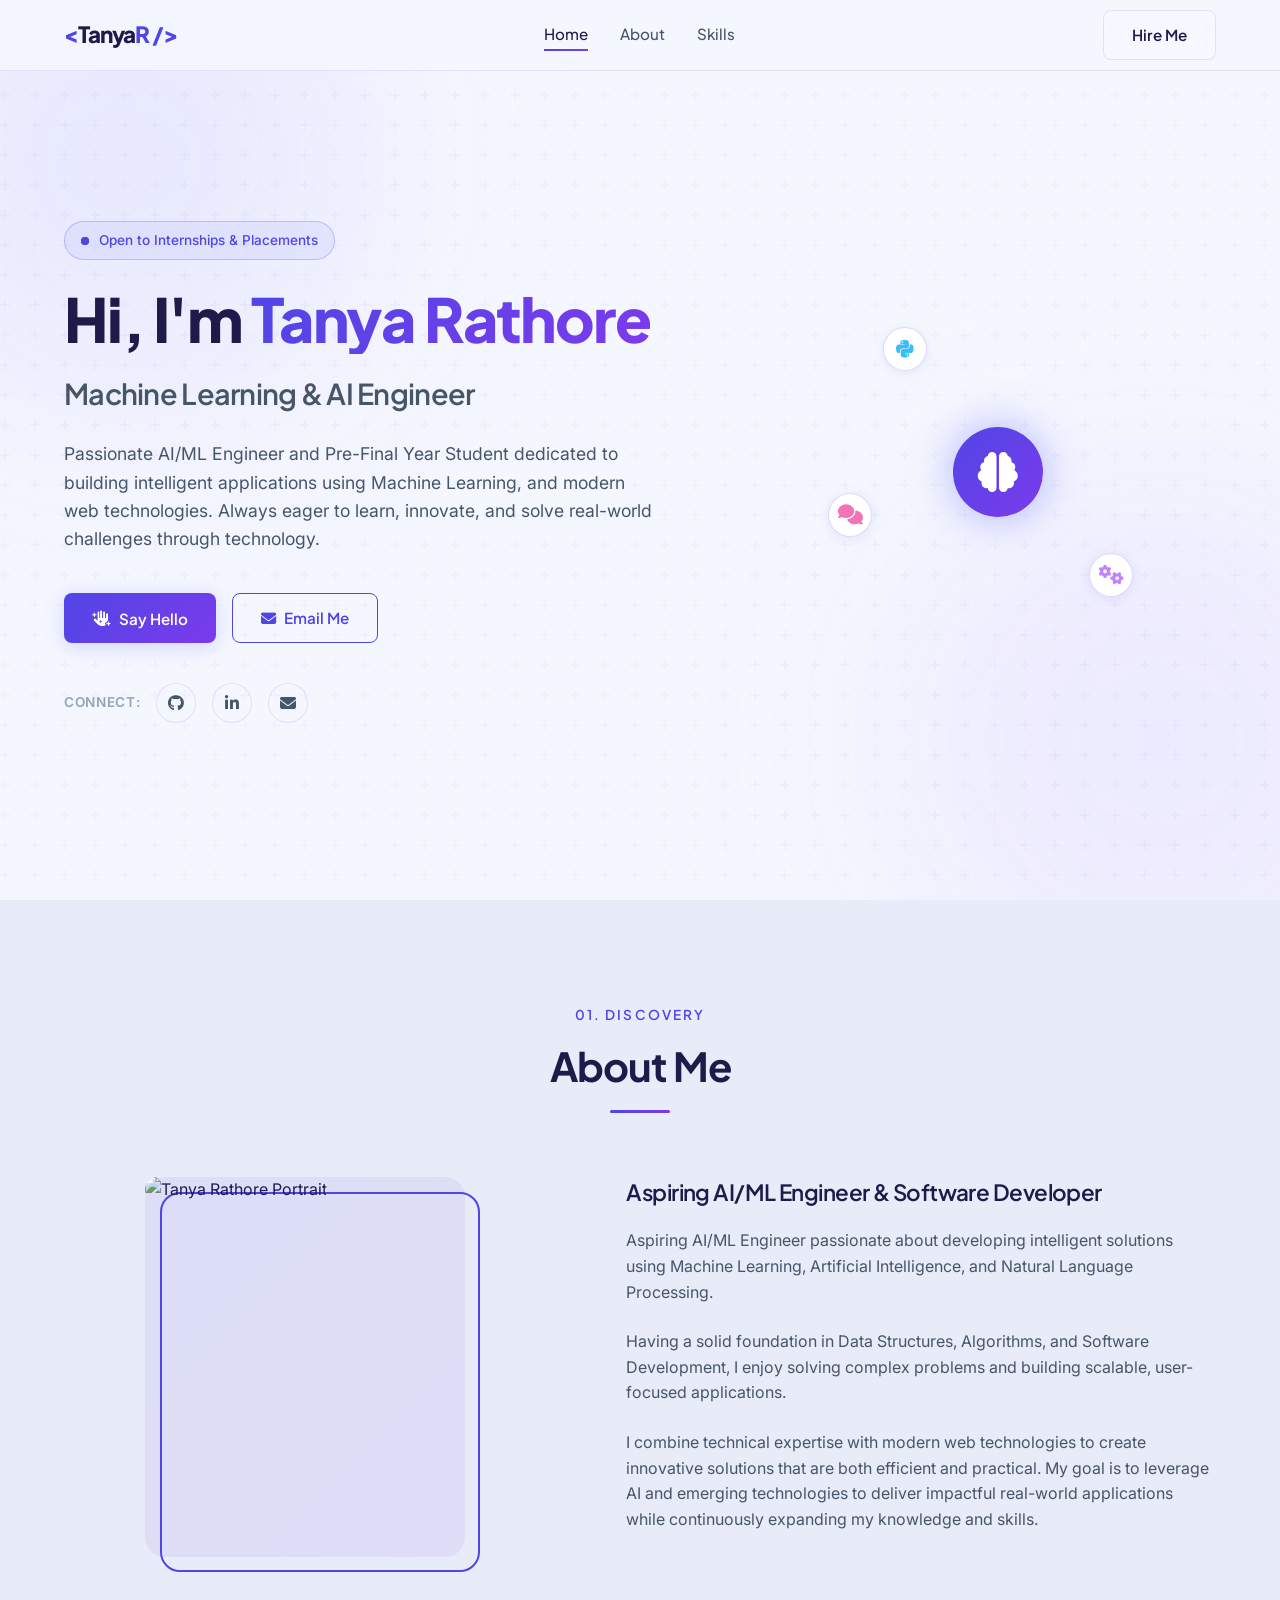
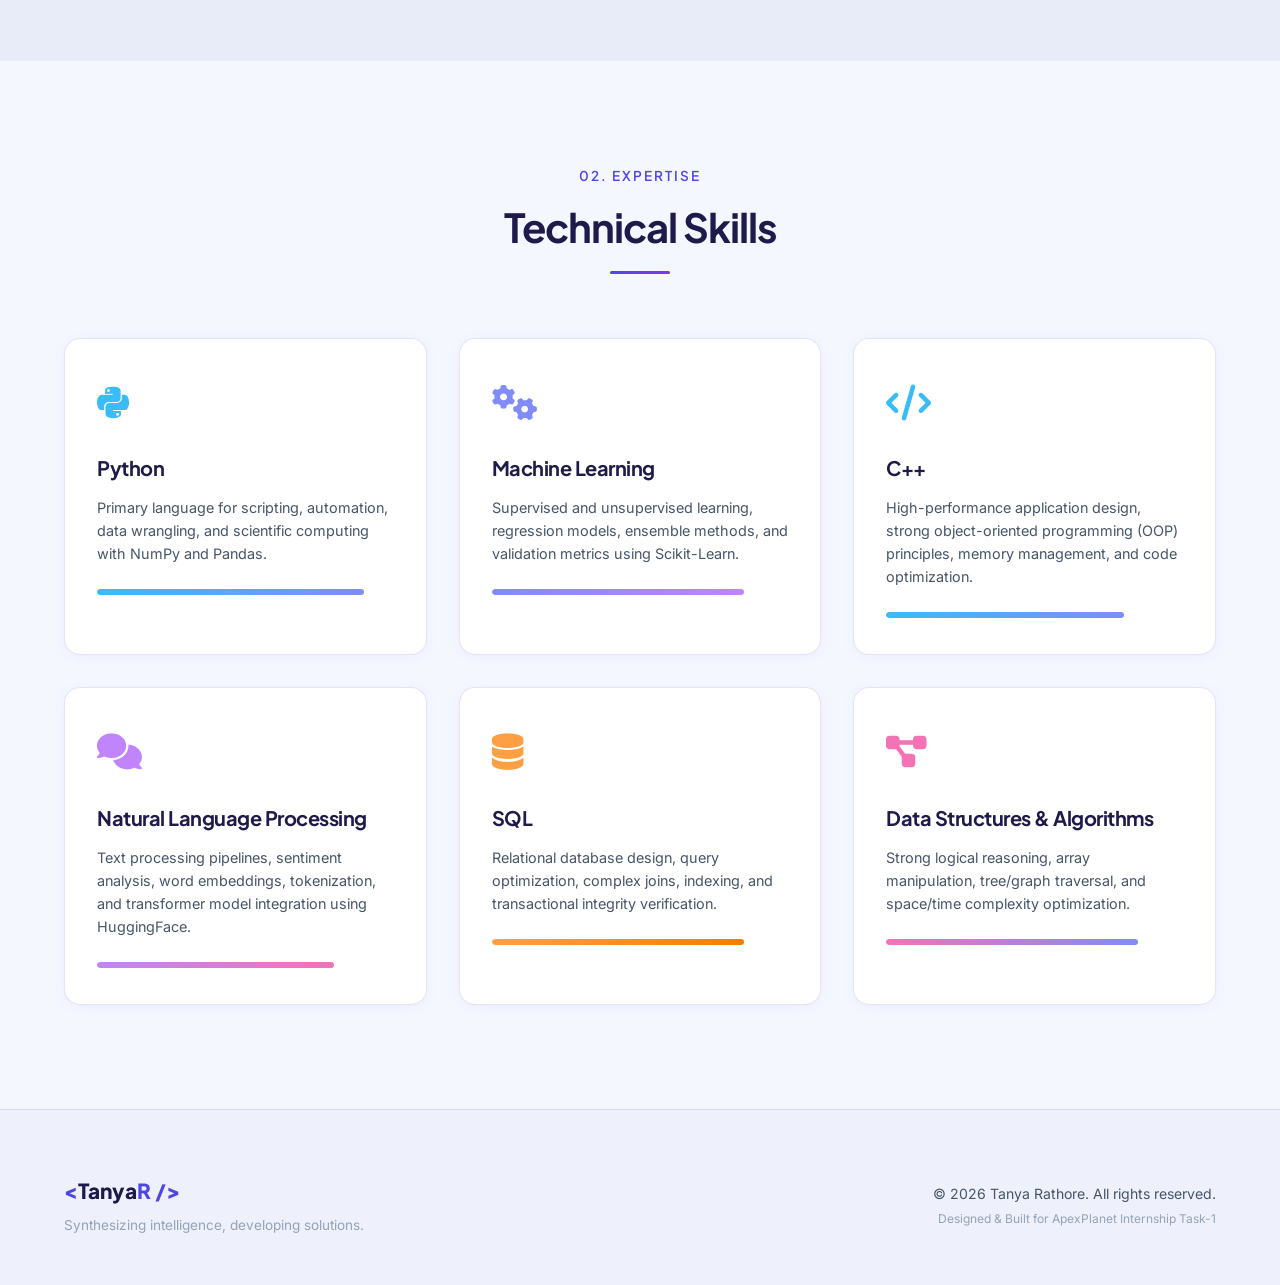
==== index.html @ aae81b31 "Add files via upload" ====
<!DOCTYPE html>
<html lang="en">
<head>
    <meta charset="UTF-8">
    <meta name="viewport" content="width=device-width, initial-scale=1.0">
    <!-- Meta tags for SEO -->
    <title>Tanya Rathore | AI/ML Engineer Portfolio</title>
    <meta name="description" content="Professional portfolio of Tanya Rathore, an aspiring AI/ML Engineer specializing in Machine Learning, Deep Learning, computer vision, and full-stack web technologies.">
    <meta name="keywords" content="Tanya Rathore, AI/ML Engineer, Portfolio, Machine Learning, Deep Learning, Python, React, Developer, Resume">
    
    <!-- Google Fonts - Plus Jakarta Sans & Inter -->
    <link rel="preconnect" href="https://fonts.googleapis.com">
    <link rel="preconnect" href="https://fonts.gstatic.com" crossorigin>
    <link href="https://fonts.googleapis.com/css2?family=Inter:wght@300;400;500;600;700&family=Plus+Jakarta+Sans:wght@400;500;600;700;800&display=swap" rel="stylesheet">
    
    <!-- Font Awesome Icons for premium look -->
    <link rel="stylesheet" href="https://cdnjs.cloudflare.com/ajax/libs/font-awesome/6.4.0/css/all.min.css">
    
    <!-- Core CSS stylesheet -->
    <link rel="stylesheet" href="style.css">
</head>
<body>

    <!-- ==================== HEADER & NAVIGATION ==================== -->
    <header class="navbar-header" id="header">
        <div class="nav-container container">
            <a href="#hero" class="nav-logo">
                <span class="logo-accent">&lt;</span>Tanya<span class="logo-accent">R /&gt;</span>
            </a>
            
            <!-- Desktop Navigation Menu -->
            <nav class="nav-menu" id="nav-menu">
                <ul class="nav-list">
                    <li><a href="#hero" class="nav-link active">Home</a></li>
                    <li><a href="#about" class="nav-link">About</a></li>
                    <li><a href="#skills" class="nav-link">Skills</a></li>
                </ul>
            </nav>

            <!-- CTA button & Hamburguer Menu for Mobile -->
            <div class="nav-actions">
                <a href="mailto:riya.rathore@example.com" class="btn btn-secondary nav-cta-btn">Hire Me</a>
                <button class="menu-toggle-btn" id="menu-toggle" aria-label="Toggle menu">
                    <span class="bar"></span>
                    <span class="bar"></span>
                    <span class="bar"></span>
                </button>
            </div>
        </div>
    </header>

    <main>
        <!-- ==================== HERO SECTION ==================== -->
        <section id="hero" class="hero-section">
            <!-- Decorative Background Gradients -->
            <div class="hero-bg-glow glow-1"></div>
            <div class="hero-bg-glow glow-2"></div>
            
            <div class="container hero-grid">
                <div class="hero-content scroll-reveal">
                    <!-- Tech status badge -->
                    <div class="status-badge">
                        <span class="pulse-dot"></span>
                        Open to Internships & Placements
                    </div>
                    
                    <h1 class="hero-title">
                        Hi, I'm <span class="text-gradient">Tanya Rathore</span>
                    </h1>
                    <h2 class="hero-subtitle">Machine Learning & AI Engineer</h2>
                    
                    <p class="hero-description">
                        Passionate AI/ML Engineer and Pre-Final Year Student dedicated to building intelligent applications using Machine Learning, and modern web technologies. Always eager to learn, innovate, and solve real-world challenges through technology.
                    </p>

                    <!-- Core call-to-actions -->
                    <div class="hero-actions">
                        <!-- Alert triggering button as per JS requirements -->
                        <button class="btn btn-primary alert-btn" id="welcome-btn">
                            <i class="fa-solid fa-hand-sparkles"></i> Say Hello
                        </button>
                        <a href="mailto:riya.rathore@example.com" class="btn btn-outline">
                            <i class="fa-solid fa-envelope"></i> Email Me
                        </a>
                    </div>

                    <!-- Social Media Links -->
                    <div class="hero-socials">
                        <span class="socials-label">Connect:</span>
                        <div class="social-icons">
                            <a href="https://github.com" target="_blank" rel="noopener noreferrer" class="social-icon" aria-label="GitHub">
                                <i class="fa-brands fa-github"></i>
                            </a>
                            <a href="https://linkedin.com" target="_blank" rel="noopener noreferrer" class="social-icon" aria-label="LinkedIn">
                                <i class="fa-brands fa-linkedin-in"></i>
                            </a>
                            <a href="mailto:riya.rathore@example.com" class="social-icon" aria-label="Email">
                                <i class="fa-solid fa-envelope"></i>
                            </a>
                        </div>
                    </div>
                </div>

                <!-- Animated Tech Graphics -->
                <div class="hero-visual scroll-reveal">
                    <div class="visual-wrapper">
                        <!-- Tech core node -->
                        <div class="tech-orb">
                            <i class="fa-solid fa-brain"></i>
                        </div>
                        <!-- Orbit rings -->
                        <div class="orbit-ring ring-1"></div>
                        <div class="orbit-ring ring-2"></div>
                        <!-- Nodes floating in the orbit -->
                        <div class="orbit-node node-py" title="Python"><i class="fa-brands fa-python"></i></div>
                        <div class="orbit-node node-ml" title="Machine Learning"><i class="fa-solid fa-gears"></i></div>
                        <div class="orbit-node node-dl" title="Natural Language Processing"><i class="fa-solid fa-comments"></i></div>
                    </div>
                </div>
            </div>
        </section>

        <!-- ==================== ABOUT ME SECTION ==================== -->
        <section id="about" class="about-section section-padding">
            <div class="container">
                <div class="section-header scroll-reveal">
                    <span class="section-tag">01. Discovery</span>
                    <h2 class="section-title">About Me</h2>
                    <div class="section-underline"></div>
                </div>

                <div class="about-grid">
                    <!-- Left: Profile Image Frame -->
                    <div class="about-img-wrapper scroll-reveal">
                        <div class="image-frame">
                            <img src="assets/profile-image.jpg" alt="Tanya Rathore Portrait" class="profile-image">
                            <div class="frame-border"></div>
                        </div>
                    </div>

                    <!-- Right: Narrative and Statistics -->
                    <div class="about-text scroll-reveal">
                        <h3 class="about-subtitle">Aspiring AI/ML Engineer & Software Developer</h3>
                        <p class="about-paragraph">
                            Aspiring AI/ML Engineer passionate about developing intelligent solutions using Machine Learning, Artificial Intelligence, and Natural Language Processing.
                        </p>
                        <p class="about-paragraph">
                            Having a solid foundation in Data Structures, Algorithms, and Software Development, I enjoy solving complex problems and building scalable, user-focused applications.
                        </p>
                        <p class="about-paragraph">
                            I combine technical expertise with modern web technologies to create innovative solutions that are both efficient and practical. My goal is to leverage AI and emerging technologies to deliver impactful real-world applications while continuously expanding my knowledge and skills.
                        </p>


                    </div>
                </div>
            </div>
        </section>

        <!-- ==================== SKILLS SECTION ==================== -->
        <section id="skills" class="skills-section section-padding">
            <div class="container">
                <div class="section-header scroll-reveal">
                    <span class="section-tag">02. Expertise</span>
                    <h2 class="section-title">Technical Skills</h2>
                    <div class="section-underline"></div>
                </div>

                <div class="skills-grid">
                    <!-- Python Card -->
                    <div class="skill-card scroll-reveal">
                        <div class="skill-icon python-color">
                            <i class="fa-brands fa-python"></i>
                        </div>
                        <h3 class="skill-name">Python</h3>
                        <p class="skill-desc">Primary language for scripting, automation, data wrangling, and scientific computing with NumPy and Pandas.</p>
                        <div class="skill-progress-bar">
                            <div class="progress-fill python-fill"></div>
                        </div>
                    </div>

                    <!-- Machine Learning Card -->
                    <div class="skill-card scroll-reveal">
                        <div class="skill-icon ml-color">
                            <i class="fa-solid fa-gears"></i>
                        </div>
                        <h3 class="skill-name">Machine Learning</h3>
                        <p class="skill-desc">Supervised and unsupervised learning, regression models, ensemble methods, and validation metrics using Scikit-Learn.</p>
                        <div class="skill-progress-bar">
                            <div class="progress-fill ml-fill"></div>
                        </div>
                    </div>

                    <!-- C++ Card -->
                    <div class="skill-card scroll-reveal">
                        <div class="skill-icon cpp-color">
                            <i class="fa-solid fa-code"></i>
                        </div>
                        <h3 class="skill-name">C++</h3>
                        <p class="skill-desc">High-performance application design, strong object-oriented programming (OOP) principles, memory management, and code optimization.</p>
                        <div class="skill-progress-bar">
                            <div class="progress-fill cpp-fill"></div>
                        </div>
                    </div>

                    <!-- Natural Language Processing Card -->
                    <div class="skill-card scroll-reveal">
                        <div class="skill-icon nlp-color">
                            <i class="fa-solid fa-comments"></i>
                        </div>
                        <h3 class="skill-name">Natural Language Processing</h3>
                        <p class="skill-desc">Text processing pipelines, sentiment analysis, word embeddings, tokenization, and transformer model integration using HuggingFace.</p>
                        <div class="skill-progress-bar">
                            <div class="progress-fill nlp-fill"></div>
                        </div>
                    </div>

                    <!-- SQL Card -->
                    <div class="skill-card scroll-reveal">
                        <div class="skill-icon sql-color">
                            <i class="fa-solid fa-database"></i>
                        </div>
                        <h3 class="skill-name">SQL</h3>
                        <p class="skill-desc">Relational database design, query optimization, complex joins, indexing, and transactional integrity verification.</p>
                        <div class="skill-progress-bar">
                            <div class="progress-fill sql-fill"></div>
                        </div>
                    </div>

                    <!-- DSA Card -->
                    <div class="skill-card scroll-reveal">
                        <div class="skill-icon dsa-color">
                            <i class="fa-solid fa-diagram-project"></i>
                        </div>
                        <h3 class="skill-name">Data Structures & Algorithms</h3>
                        <p class="skill-desc">Strong logical reasoning, array manipulation, tree/graph traversal, and space/time complexity optimization.</p>
                        <div class="skill-progress-bar">
                            <div class="progress-fill dsa-fill"></div>
                        </div>
                    </div>
                </div>
            </div>
        </section>


    </main>

    <!-- ==================== FOOTER ==================== -->
    <footer class="footer-wrapper">
        <div class="container footer-content">
            <div class="footer-left">
                <a href="#hero" class="footer-logo">
                    <span class="logo-accent">&lt;</span>Tanya<span class="logo-accent">R /&gt;</span>
                </a>
                <p class="footer-tagline">Synthesizing intelligence, developing solutions.</p>
            </div>
            
            <div class="footer-right">
                <p class="copyright">&copy; 2026 Tanya Rathore. All rights reserved.</p>
                <p class="attribution">Designed & Built for ApexPlanet Internship Task-1</p>
            </div>
        </div>
        
        <!-- Back to Top Button -->
        <a href="#hero" class="back-to-top" id="back-to-top" aria-label="Back to top">
            <i class="fa-solid fa-arrow-up"></i>
        </a>
    </footer>

    <!-- Core Javascript logic -->
    <script src="script.js"></script>
</body>
</html>
---- style.css ----
/* ==========================================================================
   CSS DESIGN SYSTEM & VARIABLES
   ========================================================================== */
:root {
    /* Color Palette — Light Theme */
    --color-bg-darkest: #f5f7ff;    /* Soft lavender-white page background */
    --color-bg-darker: #eef0fb;     /* Slightly deeper section background */
    --color-bg-card: rgba(255, 255, 255, 0.85); /* Clean white card base */

    --color-primary: #4f46e5;       /* Indigo 600 — strong accent */
    --color-secondary: #7c3aed;     /* Violet 600 */
    --color-accent: #0ea5e9;        /* Sky blue */
    --color-accent-pink: #db2777;   /* Pink 600 */

    --color-text-primary: #1e1b4b;  /* Deep indigo — main text */
    --color-text-secondary: #475569;/* Slate 600 — body text */
    --color-text-muted: #94a3b8;    /* Slate 400 — labels */

    --border-glass: rgba(79, 70, 229, 0.12);
    --border-glow: rgba(79, 70, 229, 0.25);

    /* Gradients */
    --gradient-primary: linear-gradient(135deg, var(--color-primary) 0%, var(--color-secondary) 100%);
    --gradient-accent: linear-gradient(135deg, var(--color-accent) 0%, var(--color-accent-pink) 100%);
    --gradient-dark: linear-gradient(180deg, var(--color-bg-darkest) 0%, var(--color-bg-darker) 100%);
    --gradient-radial-glow: radial-gradient(circle, rgba(79, 70, 229, 0.08) 0%, rgba(255,255,255,0) 70%);

    /* Typography */
    --font-heading: 'Plus Jakarta Sans', sans-serif;
    --font-body: 'Inter', sans-serif;

    /* Layout & Spacing */
    --container-max-width: 1200px;
    --transition-smooth: all 0.4s cubic-bezier(0.25, 0.8, 0.25, 1);
    --transition-fast: all 0.2s ease-in-out;
}

/* ==========================================================================
   BASE RESET & LAYOUT DEFAULTS
   ========================================================================== */
* {
    margin: 0;
    padding: 0;
    box-sizing: border-box;
}

html {
    scroll-behavior: smooth;
    font-size: 16px;
}

body {
    background-color: var(--color-bg-darkest);
    color: var(--color-text-primary);
    font-family: var(--font-body);
    line-height: 1.6;
    overflow-x: hidden;
    background-image:
        radial-gradient(at 0% 0%, rgba(79, 70, 229, 0.06) 0px, transparent 50%),
        radial-gradient(at 100% 100%, rgba(124, 58, 237, 0.06) 0px, transparent 50%);
}

.container {
    width: 100%;
    max-width: var(--container-max-width);
    margin: 0 auto;
    padding: 0 1.5rem;
}

section {
    position: relative;
    overflow: hidden;
}

.section-padding {
    padding: 6.5rem 0;
}

/* Scroll reveal system base state (JS sets .revealed) */
.scroll-reveal {
    opacity: 0;
    transform: translateY(40px);
    transition: opacity 0.8s cubic-bezier(0.25, 1, 0.5, 1), 
                transform 0.8s cubic-bezier(0.25, 1, 0.5, 1);
}

.scroll-reveal.revealed {
    opacity: 1;
    transform: translateY(0);
}

/* ==========================================================================
   TYPOGRAPHY
   ========================================================================== */
h1, h2, h3, h4, h5, h6 {
    font-family: var(--font-heading);
    font-weight: 700;
    letter-spacing: -0.025em;
    color: var(--color-text-primary);
}

/* Gradients text utility */
.text-gradient {
    background: var(--gradient-primary);
    -webkit-background-clip: text;
    -webkit-text-fill-color: transparent;
    background-clip: text;
    display: inline-block;
}

/* ==========================================================================
   BUTTONS
   ========================================================================== */
.btn {
    display: inline-flex;
    align-items: center;
    justify-content: center;
    gap: 0.5rem;
    padding: 0.75rem 1.75rem;
    border-radius: 8px;
    font-family: var(--font-heading);
    font-weight: 600;
    font-size: 0.95rem;
    cursor: pointer;
    transition: var(--transition-smooth);
    text-decoration: none;
}

.btn-primary {
    background: var(--gradient-primary);
    color: #ffffff;
    border: none;
    box-shadow: 0 4px 20px rgba(129, 140, 248, 0.3);
}

.btn-primary:hover {
    transform: translateY(-3px);
    box-shadow: 0 6px 25px rgba(129, 140, 248, 0.5);
}

.btn-secondary {
    background: rgba(255, 255, 255, 0.08);
    color: var(--color-text-primary);
    border: 1px solid var(--border-glass);
    backdrop-filter: blur(10px);
}

.btn-secondary:hover {
    background: rgba(255, 255, 255, 0.15);
    border-color: rgba(255, 255, 255, 0.2);
    transform: translateY(-2px);
}

.btn-outline {
    background: transparent;
    color: var(--color-primary);
    border: 1px solid var(--color-primary);
}

.btn-outline:hover {
    background: rgba(129, 140, 248, 0.1);
    transform: translateY(-3px);
}

.btn-block {
    display: flex;
    width: 100%;
}

/* ==========================================================================
   NAVIGATION BAR (Glassmorphism & Responsive)
   ========================================================================== */
.navbar-header {
    position: fixed;
    top: 0;
    left: 0;
    width: 100%;
    z-index: 1000;
    background: rgba(245, 247, 255, 0.85);
    backdrop-filter: blur(12px);
    -webkit-backdrop-filter: blur(12px);
    border-bottom: 1px solid var(--border-glass);
    transition: var(--transition-smooth);
}

/* Navbar active scroll state */
.navbar-header.nav-scrolled {
    padding: 0.5rem 0;
    box-shadow: 0 4px 20px rgba(79, 70, 229, 0.1);
    background: rgba(245, 247, 255, 0.95);
}

.nav-container {
    display: flex;
    align-items: center;
    justify-content: space-between;
    height: 70px;
}

.nav-logo {
    font-family: var(--font-heading);
    font-weight: 800;
    font-size: 1.4rem;
    color: var(--color-text-primary);
    text-decoration: none;
    letter-spacing: -0.05em;
    transition: var(--transition-fast);
}

.logo-accent {
    color: var(--color-primary);
}

.nav-logo:hover {
    transform: scale(1.03);
}

.nav-menu {
    display: flex;
}

.nav-list {
    display: flex;
    list-style: none;
    gap: 2rem;
}

.nav-link {
    text-decoration: none;
    color: var(--color-text-secondary);
    font-family: var(--font-heading);
    font-weight: 500;
    font-size: 0.95rem;
    transition: var(--transition-fast);
    position: relative;
    padding: 0.5rem 0;
}

.nav-link::after {
    content: '';
    position: absolute;
    bottom: 0;
    left: 0;
    width: 0;
    height: 2px;
    background: var(--gradient-primary);
    transition: var(--transition-fast);
}

.nav-link:hover,
.nav-link.active {
    color: var(--color-text-primary);
}

.nav-link.active::after,
.nav-link:hover::after {
    width: 100%;
}

.nav-actions {
    display: flex;
    align-items: center;
    gap: 1rem;
}

/* Mobile Menu Toggle Button */
.menu-toggle-btn {
    display: none;
    flex-direction: column;
    justify-content: space-between;
    width: 24px;
    height: 18px;
    background: transparent;
    border: none;
    cursor: pointer;
    z-index: 1100;
}

.menu-toggle-btn .bar {
    width: 100%;
    height: 2px;
    background-color: var(--color-text-primary);
    transition: var(--transition-smooth);
}

/* ==========================================================================
   HERO SECTION
   ========================================================================== */
.hero-section {
    min-height: 100vh;
    display: flex;
    align-items: center;
    padding-top: 100px;
    padding-bottom: 3.5rem;
    background-color: var(--color-bg-darkest);
    background-image: url("data:image/svg+xml,%3Csvg width='60' height='60' viewBox='0 0 60 60' xmlns='http://www.w3.org/2000/svg'%3E%3Cg fill='none' fill-rule='evenodd'%3E%3Cg fill='%234f46e5' fill-opacity='0.03'%3E%3Cpath d='M36 34v-4h-2v4h-4v2h4v4h2v-4h4v-2h-4zm0-30V0h-2v4h-4v2h4v4h2V6h4V4h-4zM6 34v-4H4v4H0v2h4v4h2v-4h4v-2H6zM6 4V0H4v4H0v2h4v4h2V6h4V4H6z'/%3E%3C/g%3E%3C/g%3E%3C/svg%3E");
}

.hero-bg-glow {
    position: absolute;
    width: 500px;
    height: 500px;
    border-radius: 50%;
    filter: blur(120px);
    z-index: 1;
    pointer-events: none;
}

.glow-1 {
    top: -10%;
    left: -10%;
    background: rgba(79, 70, 229, 0.08);
}

.glow-2 {
    bottom: -10%;
    right: -10%;
    background: rgba(124, 58, 237, 0.07);
}

.hero-grid {
    display: grid;
    grid-template-columns: 1.2fr 0.8fr;
    gap: 4rem;
    align-items: center;
    z-index: 2;
}

.status-badge {
    display: inline-flex;
    align-items: center;
    gap: 0.6rem;
    padding: 0.5rem 1rem;
    background: rgba(129, 140, 248, 0.1);
    border: 1px solid var(--border-glow);
    border-radius: 50px;
    font-size: 0.85rem;
    font-weight: 500;
    color: var(--color-primary);
    margin-bottom: 1.5rem;
}

.pulse-dot {
    width: 8px;
    height: 8px;
    background-color: var(--color-primary);
    border-radius: 50%;
    position: relative;
}

.pulse-dot::after {
    content: '';
    position: absolute;
    top: 0;
    left: 0;
    width: 100%;
    height: 100%;
    border-radius: 50%;
    background-color: var(--color-primary);
    animation: pulse 1.8s infinite;
}

@keyframes pulse {
    0% {
        transform: scale(1);
        opacity: 0.8;
    }
    100% {
        transform: scale(2.8);
        opacity: 0;
    }
}

.hero-title {
    font-size: 3.8rem;
    line-height: 1.15;
    margin-bottom: 1rem;
    font-weight: 800;
}

.hero-subtitle {
    font-size: 1.8rem;
    color: var(--color-text-secondary);
    font-weight: 600;
    margin-bottom: 1.5rem;
}

.hero-description {
    font-size: 1.1rem;
    color: var(--color-text-secondary);
    max-width: 600px;
    margin-bottom: 2.5rem;
}

.hero-actions {
    display: flex;
    gap: 1rem;
    margin-bottom: 2.5rem;
}

.hero-socials {
    display: flex;
    align-items: center;
    gap: 1rem;
}

.socials-label {
    font-size: 0.85rem;
    color: var(--color-text-muted);
    font-weight: 600;
    text-transform: uppercase;
    letter-spacing: 0.05em;
}

.social-icons {
    display: flex;
    gap: 1rem;
}

.social-icon {
    display: inline-flex;
    align-items: center;
    justify-content: center;
    width: 40px;
    height: 40px;
    border-radius: 50%;
    border: 1px solid var(--border-glass);
    background: rgba(255, 255, 255, 0.03);
    color: var(--color-text-secondary);
    transition: var(--transition-smooth);
    text-decoration: none;
}

.social-icon:hover {
    color: var(--color-primary);
    border-color: var(--color-primary);
    background: rgba(129, 140, 248, 0.08);
    transform: translateY(-3px) scale(1.05);
}

/* Hero Technology Orbit Graphic */
.hero-visual {
    display: flex;
    justify-content: center;
    align-items: center;
}

.visual-wrapper {
    position: relative;
    width: 320px;
    height: 320px;
}

.tech-orb {
    position: absolute;
    top: 50%;
    left: 50%;
    transform: translate(-50%, -50%);
    width: 90px;
    height: 90px;
    border-radius: 50%;
    background: var(--gradient-primary);
    box-shadow: 0 0 40px rgba(129, 140, 248, 0.6);
    display: flex;
    align-items: center;
    justify-content: center;
    font-size: 2.5rem;
    color: #ffffff;
    z-index: 5;
    animation: float 4s ease-in-out infinite;
}

@keyframes float {
    0%, 100% {
        transform: translate(-50%, -52%);
    }
    50% {
        transform: translate(-50%, -48%);
    }
}

.orbit-ring {
    position: absolute;
    top: 50%;
    left: 50%;
    border: 1px dashed rgba(255, 255, 255, 0.1);
    border-radius: 50%;
    transform: translate(-50%, -50%);
}

.ring-1 {
    width: 200px;
    height: 200px;
    animation: spin-clockwise 20s linear infinite;
}

.ring-2 {
    width: 300px;
    height: 300px;
    animation: spin-counter 30s linear infinite;
}

.orbit-node {
    position: absolute;
    width: 44px;
    height: 44px;
    border-radius: 50%;
    background: #ffffff;
    border: 1px solid rgba(79, 70, 229, 0.2);
    box-shadow: 0 2px 12px rgba(79, 70, 229, 0.1);
    display: flex;
    align-items: center;
    justify-content: center;
    font-size: 1.25rem;
    transition: var(--transition-smooth);
}

.orbit-node:hover {
    border-color: var(--color-primary);
    box-shadow: 0 0 20px rgba(129, 140, 248, 0.4);
    color: var(--color-primary);
    transform: scale(1.15);
}

.node-py {
    top: 15px;
    left: 45px;
    color: #38bdf8;
    animation: node-counter-spin 20s linear infinite;
}

.node-ml {
    bottom: 35px;
    right: 25px;
    color: #c084fc;
    animation: node-counter-spin 20s linear infinite;
}

.node-dl {
    bottom: 95px;
    left: -10px;
    color: #f472b6;
    animation: node-spin 30s linear infinite;
}

@keyframes spin-clockwise {
    0% { transform: translate(-50%, -50%) rotate(0deg); }
    100% { transform: translate(-50%, -50%) rotate(360deg); }
}

@keyframes spin-counter {
    0% { transform: translate(-50%, -50%) rotate(360deg); }
    100% { transform: translate(-50%, -50%) rotate(0deg); }
}

@keyframes node-spin {
    0% { transform: rotate(0deg); }
    100% { transform: rotate(360deg); }
}

@keyframes node-counter-spin {
    0% { transform: rotate(360deg); }
    100% { transform: rotate(0deg); }
}

/* ==========================================================================
   SECTION HEADER UTILITY
   ========================================================================== */
.section-header {
    margin-bottom: 4rem;
    text-align: center;
}

.section-tag {
    font-family: var(--font-heading);
    font-size: 0.85rem;
    font-weight: 600;
    color: var(--color-primary);
    letter-spacing: 0.15em;
    text-transform: uppercase;
    display: block;
    margin-bottom: 0.5rem;
}

.section-title {
    font-size: 2.5rem;
    margin-bottom: 0.75rem;
}

.section-underline {
    width: 60px;
    height: 3px;
    background: var(--gradient-primary);
    margin: 0 auto;
    border-radius: 10px;
}

/* ==========================================================================
   ABOUT ME SECTION
   ========================================================================== */
.about-section {
    background-color: #e8ebf8;
}

.about-grid {
    display: grid;
    grid-template-columns: 0.9fr 1.1fr;
    gap: 5rem;
    align-items: center;
}

.about-img-wrapper {
    display: flex;
    justify-content: center;
}

.image-frame {
    position: relative;
    width: 320px;
    height: 380px;
    border-radius: 20px;
    z-index: 2;
}

.profile-image {
    width: 100%;
    height: 100%;
    object-fit: cover;
    border-radius: 20px;
    position: relative;
    z-index: 3;
    filter: grayscale(10%) contrast(105%);
    transition: var(--transition-smooth);
}

.image-frame::before {
    content: '';
    position: absolute;
    top: 0;
    left: 0;
    width: 100%;
    height: 100%;
    border-radius: 20px;
    background: var(--gradient-primary);
    opacity: 0.08;
    z-index: 4;
    transition: var(--transition-smooth);
    pointer-events: none;
}

.frame-border {
    position: absolute;
    top: 15px;
    left: 15px;
    width: 100%;
    height: 100%;
    border: 2px solid var(--color-primary);
    border-radius: 20px;
    z-index: 1;
    transition: var(--transition-smooth);
}

.image-frame:hover .profile-image {
    transform: translateY(-10px) translateX(-10px);
    filter: grayscale(0%);
}

.image-frame:hover::before {
    opacity: 0;
}

.image-frame:hover .frame-border {
    transform: translateY(10px) translateX(10px);
    border-color: var(--color-secondary);
}

.about-subtitle {
    font-size: 1.4rem;
    margin-bottom: 1.25rem;
    line-height: 1.4;
    font-weight: 600;
}

.about-paragraph {
    color: var(--color-text-secondary);
    margin-bottom: 1.5rem;
    font-size: 1rem;
}

.about-stats-grid {
    display: grid;
    grid-template-columns: repeat(3, 1fr);
    gap: 1.5rem;
    margin-top: 2.5rem;
}

.stat-card {
    background: rgba(255, 255, 255, 0.02);
    border: 1px solid var(--border-glass);
    padding: 1.25rem 1rem;
    border-radius: 12px;
    text-align: center;
    transition: var(--transition-smooth);
}

.stat-card:hover {
    transform: translateY(-5px);
    background: rgba(255, 255, 255, 0.05);
    border-color: var(--border-glow);
}

.stat-num {
    display: block;
    font-family: var(--font-heading);
    font-size: 1.75rem;
    font-weight: 800;
    color: var(--color-primary);
    margin-bottom: 0.25rem;
}

.stat-label {
    font-size: 0.8rem;
    color: var(--color-text-secondary);
    font-weight: 500;
}

/* ==========================================================================
   TECHNICAL SKILLS SECTION
   ========================================================================== */
.skills-section {
    background-color: #f5f7ff;
}

.skills-grid {
    display: grid;
    grid-template-columns: repeat(auto-fill, minmax(280px, 1fr));
    gap: 2rem;
}

/* Clean light skill card */
.skill-card {
    background: #ffffff;
    border: 1px solid rgba(79, 70, 229, 0.15);
    border-radius: 16px;
    padding: 2.25rem 2rem;
    transition: var(--transition-smooth);
    position: relative;
    overflow: hidden;
    box-shadow: 0 2px 12px rgba(79, 70, 229, 0.06);
}

.skill-card::after {
    content: '';
    position: absolute;
    top: 0;
    left: 0;
    width: 100%;
    height: 100%;
    background: radial-gradient(circle at top right, rgba(79, 70, 229, 0.05), transparent 70%);
    opacity: 0;
    transition: var(--transition-smooth);
    pointer-events: none;
}

.skill-card:hover {
    transform: translateY(-8px);
    border-color: var(--color-primary);
    box-shadow: 0 12px 30px rgba(79, 70, 229, 0.15);
}

.skill-card:hover::after {
    opacity: 1;
}

.skill-icon {
    font-size: 2.25rem;
    margin-bottom: 1.25rem;
    display: inline-block;
}

.skill-name {
    font-size: 1.25rem;
    margin-bottom: 0.75rem;
    font-weight: 700;
}

.skill-desc {
    font-size: 0.9rem;
    color: var(--color-text-secondary);
    margin-bottom: 1.5rem;
}

/* Progress bar inside cards */
.skill-progress-bar {
    width: 100%;
    height: 6px;
    background: rgba(255, 255, 255, 0.05);
    border-radius: 10px;
    overflow: hidden;
}

.progress-fill {
    height: 100%;
    border-radius: 10px;
    background: var(--gradient-primary);
}

/* Colors for specific skills */
.python-color { color: #38bdf8; }
.python-fill { width: 90%; background: linear-gradient(90deg, #38bdf8, #818cf8); }

.ml-color { color: #818cf8; }
.ml-fill { width: 85%; background: linear-gradient(90deg, #818cf8, #c084fc); }

.cpp-color { color: #38bdf8; }
.cpp-fill { width: 80%; background: linear-gradient(90deg, #38bdf8, #818cf8); }

.nlp-color { color: #c084fc; }
.nlp-fill { width: 80%; background: linear-gradient(90deg, #c084fc, #f472b6); }

.sql-color { color: #ff9f43; }
.sql-fill { width: 85%; background: linear-gradient(90deg, #ff9f43, #f57c00); }

.dsa-color { color: #f472b6; }
.dsa-fill { width: 85%; background: linear-gradient(90deg, #f472b6, #818cf8); }

/* ==========================================================================
   PROJECTS SECTION
   ========================================================================== */
.projects-section {
    background-color: var(--color-bg-darker);
}

.projects-grid {
    display: grid;
    grid-template-columns: repeat(auto-fill, minmax(340px, 1fr));
    gap: 2.5rem;
}

/* Premium project card */
.project-card {
    background: var(--color-bg-card);
    border: 1px solid var(--border-glass);
    border-radius: 20px;
    overflow: hidden;
    display: flex;
    flex-direction: column;
    height: 100%;
    transition: var(--transition-smooth);
    backdrop-filter: blur(16px);
    -webkit-backdrop-filter: blur(16px);
}

.project-card:hover {
    transform: translateY(-10px);
    border-color: var(--border-glow);
    box-shadow: 0 15px 35px rgba(0, 0, 0, 0.4);
}

.project-img-container {
    position: relative;
    height: 200px;
    overflow: hidden;
}

.project-banner {
    width: 100%;
    height: 100%;
    display: flex;
    align-items: center;
    justify-content: center;
    position: relative;
}

.banner-icon {
    font-size: 3.5rem;
    color: rgba(255, 255, 255, 0.8);
    z-index: 2;
    transition: var(--transition-smooth);
}

.banner-gradient {
    position: absolute;
    top: 0;
    left: 0;
    width: 100%;
    height: 100%;
    opacity: 0.75;
    z-index: 1;
    transition: var(--transition-smooth);
}

/* Custom gradients for projects */
.style-transfer-banner {
    background: #1e1b4b;
}
.style-transfer-banner .banner-gradient {
    background: linear-gradient(135deg, #4f46e5 0%, #a855f7 100%);
}

.pneumonia-banner {
    background: #0f172a;
}
.pneumonia-banner .banner-gradient {
    background: linear-gradient(135deg, #0d9488 0%, #0284c7 100%);
}

.autonomous-banner {
    background: #180f2a;
}
.autonomous-banner .banner-gradient {
    background: linear-gradient(135deg, #7c3aed 0%, #db2777 100%);
}

/* Hover overlay links */
.project-links {
    position: absolute;
    top: 0;
    left: 0;
    width: 100%;
    height: 100%;
    background: rgba(9, 11, 17, 0.75);
    backdrop-filter: blur(4px);
    display: flex;
    align-items: center;
    justify-content: center;
    gap: 1.25rem;
    opacity: 0;
    z-index: 3;
    transition: var(--transition-smooth);
}

.project-card:hover .project-links {
    opacity: 1;
}

.project-card:hover .banner-icon {
    transform: scale(0.85);
}

.proj-link-btn {
    display: inline-flex;
    align-items: center;
    justify-content: center;
    width: 46px;
    height: 46px;
    border-radius: 50%;
    background: #ffffff;
    color: var(--color-bg-darkest);
    font-size: 1.2rem;
    transition: var(--transition-smooth);
    text-decoration: none;
}

.proj-link-btn:hover {
    background: var(--color-primary);
    color: #ffffff;
    transform: scale(1.1);
}

.project-info {
    padding: 1.75rem;
    display: flex;
    flex-direction: column;
    flex-grow: 1;
}

.project-category {
    font-family: var(--font-heading);
    font-size: 0.75rem;
    font-weight: 600;
    color: var(--color-primary);
    text-transform: uppercase;
    letter-spacing: 0.05em;
    margin-bottom: 0.5rem;
}

.project-title {
    font-size: 1.3rem;
    margin-bottom: 0.75rem;
}

.project-desc {
    color: var(--color-text-secondary);
    font-size: 0.92rem;
    margin-bottom: 1.5rem;
    flex-grow: 1;
}

/* Tech badges */
.project-tags {
    display: flex;
    flex-wrap: wrap;
    gap: 0.5rem;
}

.project-tags span {
    font-size: 0.75rem;
    font-weight: 500;
    padding: 0.25rem 0.75rem;
    background: rgba(255, 255, 255, 0.05);
    border: 1px solid var(--border-glass);
    border-radius: 50px;
    color: var(--color-text-secondary);
}

/* ==========================================================================
   CONTACT SECTION
   ========================================================================== */
.contact-section {
    background-color: var(--color-bg-darkest);
}

.contact-grid {
    display: grid;
    grid-template-columns: 0.95fr 1.05fr;
    gap: 4.5rem;
    align-items: flex-start;
}

.contact-title {
    font-size: 1.75rem;
    line-height: 1.35;
    margin-bottom: 1.25rem;
}

.contact-text {
    color: var(--color-text-secondary);
    font-size: 1rem;
    margin-bottom: 2.5rem;
}

.contact-details {
    display: flex;
    flex-direction: column;
    gap: 1.75rem;
    margin-bottom: 2.5rem;
}

.contact-item {
    display: flex;
    align-items: center;
    gap: 1.25rem;
}

.contact-icon {
    display: inline-flex;
    align-items: center;
    justify-content: center;
    width: 48px;
    height: 48px;
    border-radius: 12px;
    background: rgba(129, 140, 248, 0.08);
    border: 1px solid var(--border-glow);
    color: var(--color-primary);
    font-size: 1.2rem;
}

.contact-item-text {
    display: flex;
    flex-direction: column;
}

.contact-label {
    font-size: 0.8rem;
    color: var(--color-text-muted);
    font-weight: 600;
    text-transform: uppercase;
}

.contact-link, .contact-value {
    font-size: 1rem;
    color: var(--color-text-primary);
    text-decoration: none;
    font-weight: 500;
    transition: var(--transition-fast);
}

.contact-link:hover {
    color: var(--color-primary);
}

.contact-socials-wrapper {
    display: flex;
    flex-direction: column;
    gap: 0.75rem;
}

.contact-socials-title {
    font-size: 0.85rem;
    color: var(--color-text-muted);
    font-weight: 600;
    text-transform: uppercase;
}

.contact-socials {
    display: flex;
    gap: 1rem;
}

/* Contact form container glassmorphism */
.contact-form-container {
    background: var(--color-bg-card);
    border: 1px solid var(--border-glass);
    border-radius: 24px;
    padding: 2.5rem;
    backdrop-filter: blur(16px);
    -webkit-backdrop-filter: blur(16px);
}

.contact-form {
    display: flex;
    flex-direction: column;
    gap: 1.5rem;
}

.form-row {
    display: grid;
    grid-template-columns: 1fr 1fr;
    gap: 1.5rem;
}

.form-group {
    display: flex;
    flex-direction: column;
    gap: 0.5rem;
}

.form-group label {
    font-family: var(--font-heading);
    font-size: 0.85rem;
    font-weight: 600;
    color: var(--color-text-secondary);
}

.form-group input,
.form-group textarea {
    background: rgba(255, 255, 255, 0.03);
    border: 1px solid var(--border-glass);
    border-radius: 8px;
    padding: 0.85rem 1rem;
    color: var(--color-text-primary);
    font-family: var(--font-body);
    font-size: 0.95rem;
    transition: var(--transition-fast);
}

.form-group input:focus,
.form-group textarea:focus {
    outline: none;
    border-color: var(--color-primary);
    background: rgba(255, 255, 255, 0.06);
    box-shadow: 0 0 10px rgba(129, 140, 248, 0.15);
}

/* ==========================================================================
   FOOTER SECTION
   ========================================================================== */
.footer-wrapper {
    background-color: #eef0fb;
    border-top: 1px solid rgba(79, 70, 229, 0.15);
    padding: 4rem 0 3rem 0;
    position: relative;
}

.footer-content {
    display: flex;
    justify-content: space-between;
    align-items: center;
}

.footer-logo {
    font-family: var(--font-heading);
    font-weight: 800;
    font-size: 1.3rem;
    color: var(--color-text-primary);
    text-decoration: none;
    display: inline-block;
    margin-bottom: 0.5rem;
}

.footer-tagline {
    font-size: 0.85rem;
    color: var(--color-text-muted);
}

.footer-right {
    text-align: right;
}

.copyright {
    font-size: 0.88rem;
    color: var(--color-text-secondary);
    margin-bottom: 0.25rem;
}

.attribution {
    font-size: 0.75rem;
    color: var(--color-text-muted);
}

/* Back to top dynamic button */
.back-to-top {
    position: fixed;
    bottom: 30px;
    right: 30px;
    width: 44px;
    height: 44px;
    border-radius: 50%;
    background: var(--gradient-primary);
    color: #ffffff;
    display: flex;
    align-items: center;
    justify-content: center;
    font-size: 1.1rem;
    text-decoration: none;
    box-shadow: 0 4px 15px rgba(79, 70, 229, 0.25);
    opacity: 0;
    visibility: hidden;
    transition: var(--transition-smooth);
    z-index: 99;
}

.back-to-top.visible {
    opacity: 1;
    visibility: visible;
}

.back-to-top:hover {
    transform: translateY(-5px);
    box-shadow: 0 6px 20px rgba(79, 70, 229, 0.4);
}

/* ==========================================================================
   RESPONSIVE DESIGN (Media Queries)
   ========================================================================== */

/* Tablet Viewports */
@media (max-width: 992px) {
    html {
        font-size: 15px;
    }
    
    .hero-grid {
        grid-template-columns: 1fr;
        gap: 3.5rem;
        text-align: center;
    }
    
    .hero-content {
        display: flex;
        flex-direction: column;
        align-items: center;
    }
    
    .hero-description {
        margin-left: auto;
        margin-right: auto;
    }
    
    .hero-actions {
        justify-content: center;
    }
    
    .hero-socials {
        flex-direction: column;
        gap: 0.75rem;
    }
    
    .about-grid {
        grid-template-columns: 1fr;
        gap: 3.5rem;
    }
    
    .about-img-wrapper {
        order: 1;
    }
    
    .about-text {
        order: 2;
        text-align: center;
    }
    
    .about-stats-grid {
        max-width: 600px;
        margin: 2.5rem auto 0 auto;
    }
    
    .contact-grid {
        grid-template-columns: 1fr;
        gap: 3.5rem;
    }
}

/* Mobile Screen Layouts */
@media (max-width: 768px) {
    .section-padding {
        padding: 4.5rem 0;
    }
    
    .hero-title {
        font-size: 2.8rem;
    }
    
    .hero-subtitle {
        font-size: 1.4rem;
    }
    
    /* Navigation drawer overlay on mobile */
    .menu-toggle-btn {
        display: flex;
    }
    
    .nav-menu {
        position: fixed;
        top: 0;
        right: -100%;
        width: 80%;
        max-width: 300px;
        height: 100vh;
        background: rgba(245, 247, 255, 0.98);
        backdrop-filter: blur(20px);
        -webkit-backdrop-filter: blur(20px);
        border-left: 1px solid var(--border-glass);
        padding: 100px 2rem 2rem 2rem;
        flex-direction: column;
        transition: var(--transition-smooth);
        z-index: 1050;
    }
    
    .nav-menu.active {
        right: 0;
    }
    
    .nav-list {
        flex-direction: column;
        gap: 2.5rem;
    }
    
    .nav-link {
        font-size: 1.2rem;
    }
    
    /* Hamburger to 'X' animation */
    .menu-toggle-btn.active .bar:nth-child(1) {
        transform: translateY(8px) rotate(45deg);
    }
    
    .menu-toggle-btn.active .bar:nth-child(2) {
        opacity: 0;
    }
    
    .menu-toggle-btn.active .bar:nth-child(3) {
        transform: translateY(-8px) rotate(-45deg);
    }
    
    .nav-cta-btn {
        display: none; /* Hide in primary header on mobile */
    }
    
    .form-row {
        grid-template-columns: 1fr;
    }
    
    .contact-form-container {
        padding: 1.75rem;
    }
    
    .footer-content {
        flex-direction: column;
        text-align: center;
        gap: 1.5rem;
    }
    
    .footer-right {
        text-align: center;
    }
}

@media (max-width: 480px) {
    .hero-title {
        font-size: 2.3rem;
    }
    
    .hero-subtitle {
        font-size: 1.25rem;
    }
    
    .hero-actions {
        flex-direction: column;
        width: 100%;
    }
    
    .hero-actions .btn {
        width: 100%;
    }
    
    .about-stats-grid {
        grid-template-columns: 1fr;
        gap: 1rem;
    }
    
    .back-to-top {
        bottom: 20px;
        right: 20px;
    }
}
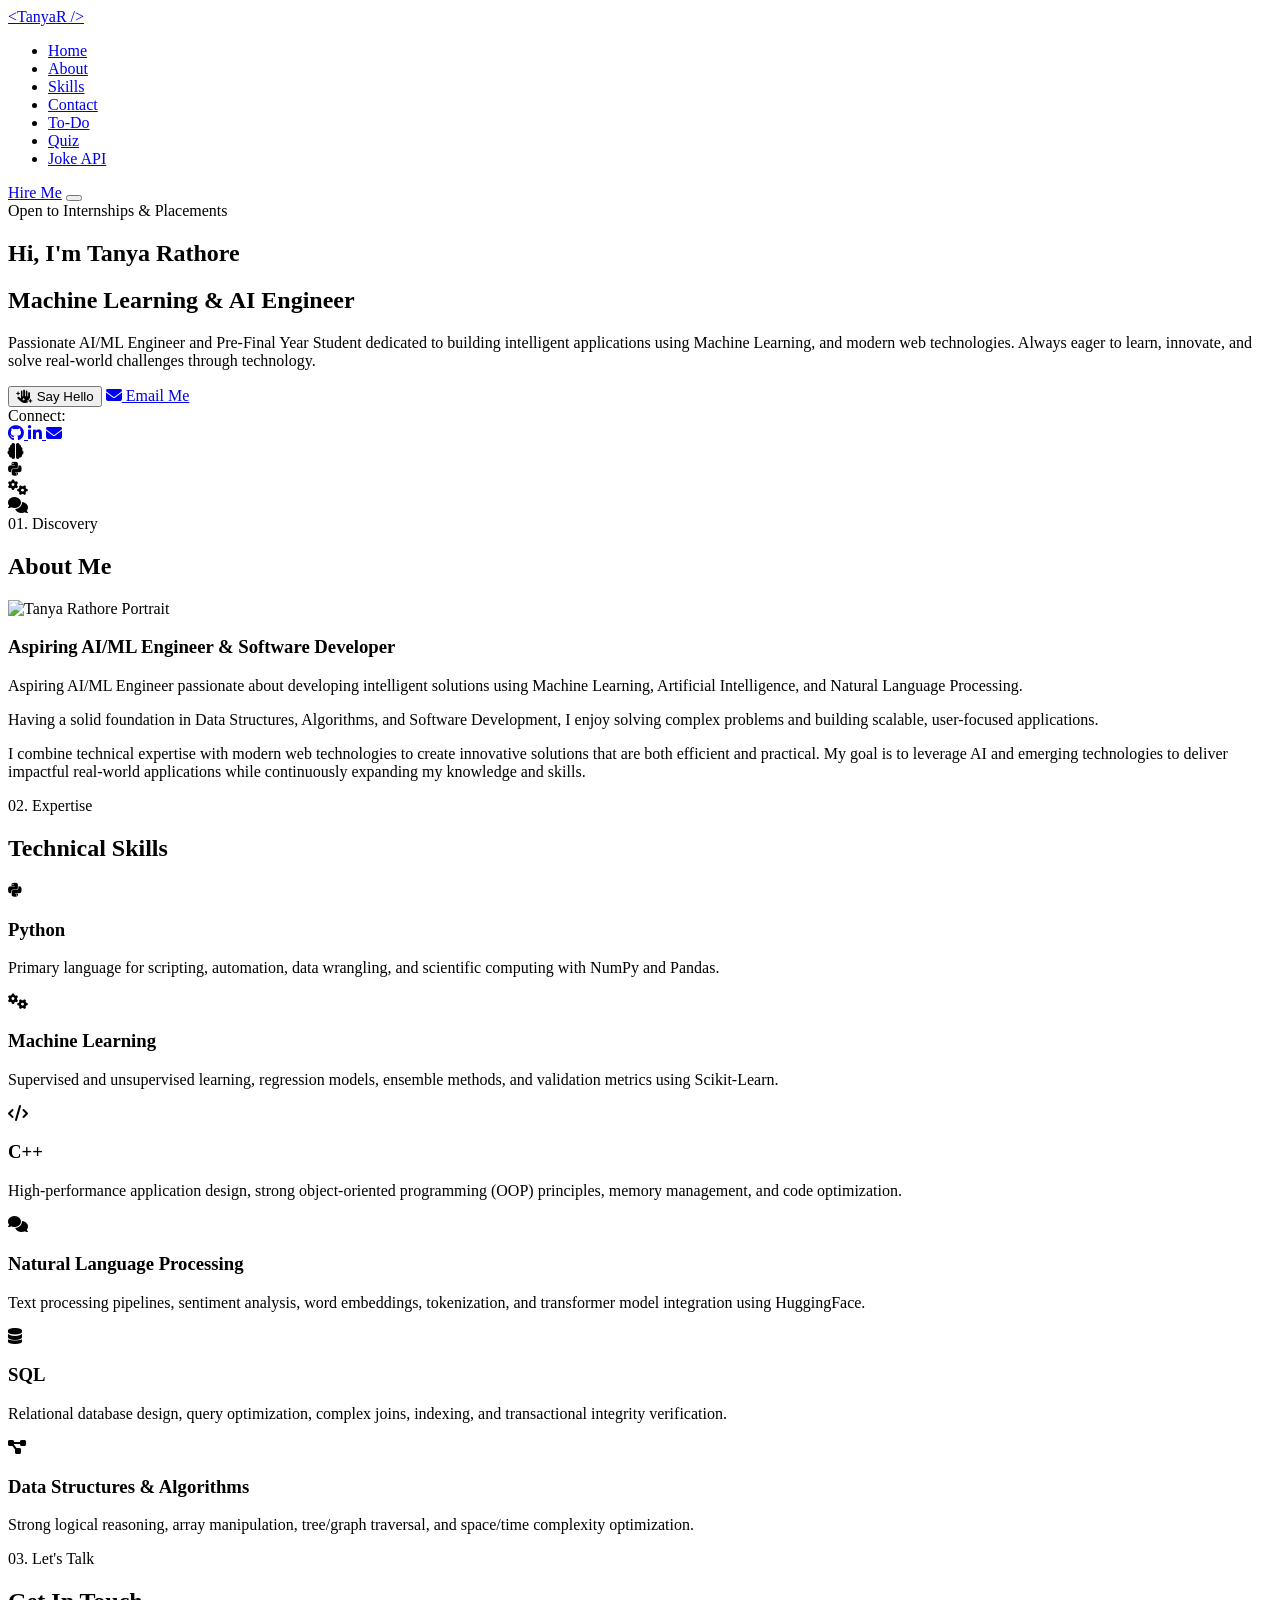
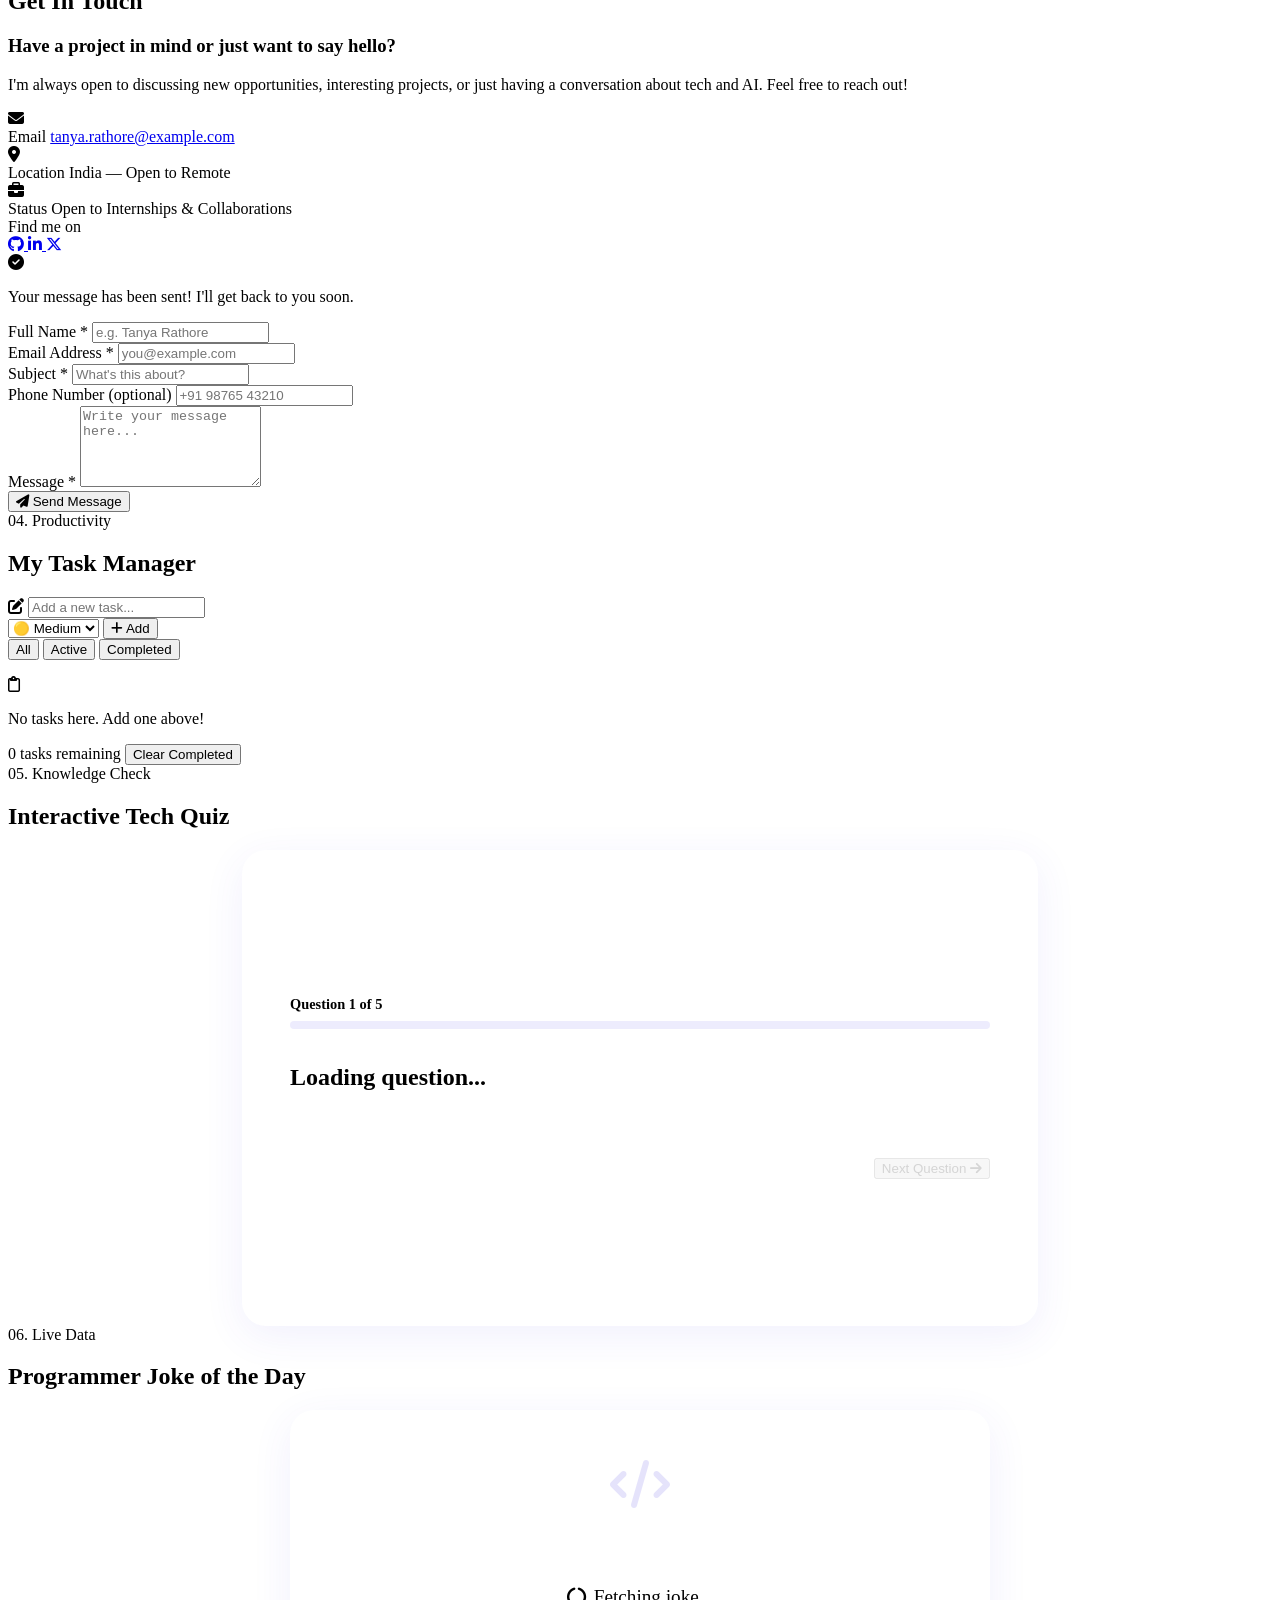
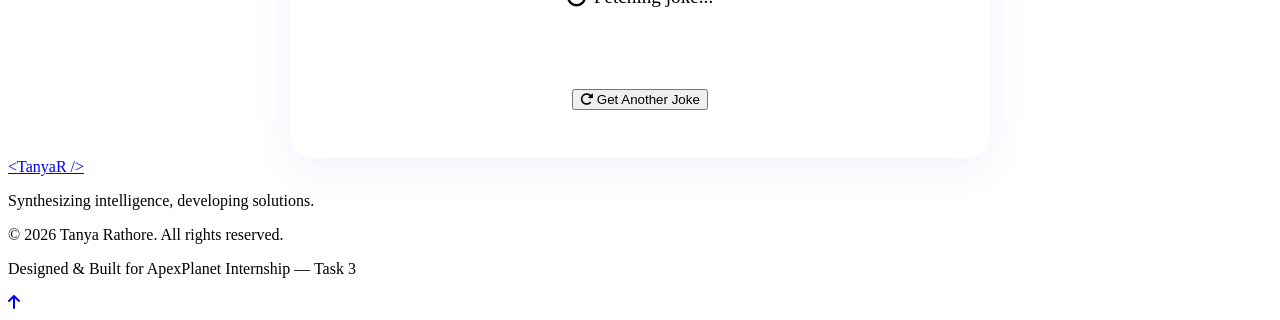
==== commit 80d95be7: "Add files via upload Task 2 completed" ====
--- a/index.html
+++ b/index.html
@@ -34,6 +34,10 @@
                     <li><a href="#hero" class="nav-link active">Home</a></li>
                     <li><a href="#about" class="nav-link">About</a></li>
                     <li><a href="#skills" class="nav-link">Skills</a></li>
+                    <li><a href="#contact" class="nav-link">Contact</a></li>
+                    <li><a href="#todo" class="nav-link">To-Do</a></li>
+                    <li><a href="#quiz" class="nav-link">Quiz</a></li>
+                    <li><a href="#api-data" class="nav-link">Joke API</a></li>
                 </ul>
             </nav>
 
@@ -243,6 +247,286 @@
         </section>
 
 
+        <!-- ==================== CONTACT FORM SECTION ==================== -->
+        <section id="contact" class="contact-section section-padding">
+            <div class="container">
+                <div class="section-header scroll-reveal">
+                    <span class="section-tag">03. Let's Talk</span>
+                    <h2 class="section-title">Get In Touch</h2>
+                    <div class="section-underline"></div>
+                </div>
+
+                <div class="contact-grid">
+                    <!-- Left: Contact Info -->
+                    <div class="contact-info scroll-reveal">
+                        <h3 class="contact-title">Have a project in mind or just want to say hello?</h3>
+                        <p class="contact-text">
+                            I'm always open to discussing new opportunities, interesting projects, or just having a conversation about tech and AI. Feel free to reach out!
+                        </p>
+
+                        <div class="contact-details">
+                            <div class="contact-item">
+                                <div class="contact-icon">
+                                    <i class="fa-solid fa-envelope"></i>
+                                </div>
+                                <div class="contact-item-text">
+                                    <span class="contact-label">Email</span>
+                                    <a href="mailto:tanya.rathore@example.com" class="contact-link">tanya.rathore@example.com</a>
+                                </div>
+                            </div>
+                            <div class="contact-item">
+                                <div class="contact-icon">
+                                    <i class="fa-solid fa-location-dot"></i>
+                                </div>
+                                <div class="contact-item-text">
+                                    <span class="contact-label">Location</span>
+                                    <span class="contact-value">India &mdash; Open to Remote</span>
+                                </div>
+                            </div>
+                            <div class="contact-item">
+                                <div class="contact-icon">
+                                    <i class="fa-solid fa-briefcase"></i>
+                                </div>
+                                <div class="contact-item-text">
+                                    <span class="contact-label">Status</span>
+                                    <span class="contact-value">Open to Internships &amp; Collaborations</span>
+                                </div>
+                            </div>
+                        </div>
+
+                        <div class="contact-socials-wrapper">
+                            <span class="contact-socials-title">Find me on</span>
+                            <div class="contact-socials">
+                                <a href="https://github.com" target="_blank" rel="noopener noreferrer" class="social-icon" aria-label="GitHub">
+                                    <i class="fa-brands fa-github"></i>
+                                </a>
+                                <a href="https://linkedin.com" target="_blank" rel="noopener noreferrer" class="social-icon" aria-label="LinkedIn">
+                                    <i class="fa-brands fa-linkedin-in"></i>
+                                </a>
+                                <a href="https://twitter.com" target="_blank" rel="noopener noreferrer" class="social-icon" aria-label="Twitter">
+                                    <i class="fa-brands fa-x-twitter"></i>
+                                </a>
+                            </div>
+                        </div>
+                    </div>
+
+                    <!-- Right: Contact Form -->
+                    <div class="contact-form-container scroll-reveal">
+                        <!-- Success message (hidden by default) -->
+                        <div class="form-success-msg" id="form-success" aria-live="polite">
+                            <i class="fa-solid fa-circle-check"></i>
+                            <p>Your message has been sent! I'll get back to you soon.</p>
+                        </div>
+
+                        <form class="contact-form" id="contact-form" novalidate>
+                            <div class="form-row">
+                                <!-- Name Field -->
+                                <div class="form-group" id="group-name">
+                                    <label for="contact-name">Full Name <span class="required-star">*</span></label>
+                                    <input
+                                        type="text"
+                                        id="contact-name"
+                                        name="name"
+                                        placeholder="e.g. Tanya Rathore"
+                                        autocomplete="name"
+                                    >
+                                    <span class="field-error" id="error-name"></span>
+                                </div>
+
+                                <!-- Email Field -->
+                                <div class="form-group" id="group-email">
+                                    <label for="contact-email">Email Address <span class="required-star">*</span></label>
+                                    <input
+                                        type="email"
+                                        id="contact-email"
+                                        name="email"
+                                        placeholder="you@example.com"
+                                        autocomplete="email"
+                                    >
+                                    <span class="field-error" id="error-email"></span>
+                                </div>
+                            </div>
+
+                            <!-- Subject Field -->
+                            <div class="form-group" id="group-subject">
+                                <label for="contact-subject">Subject <span class="required-star">*</span></label>
+                                <input
+                                    type="text"
+                                    id="contact-subject"
+                                    name="subject"
+                                    placeholder="What's this about?"
+                                >
+                                <span class="field-error" id="error-subject"></span>
+                            </div>
+
+                            <!-- Phone Field (optional) -->
+                            <div class="form-group" id="group-phone">
+                                <label for="contact-phone">Phone Number <span class="optional-tag">(optional)</span></label>
+                                <input
+                                    type="tel"
+                                    id="contact-phone"
+                                    name="phone"
+                                    placeholder="+91 98765 43210"
+                                    autocomplete="tel"
+                                >
+                                <span class="field-error" id="error-phone"></span>
+                            </div>
+
+                            <!-- Message Field -->
+                            <div class="form-group" id="group-message">
+                                <label for="contact-message">Message <span class="required-star">*</span></label>
+                                <textarea
+                                    id="contact-message"
+                                    name="message"
+                                    rows="5"
+                                    placeholder="Write your message here..."
+                                ></textarea>
+                                <span class="field-error" id="error-message"></span>
+                            </div>
+
+                            <!-- Submit Button -->
+                            <button type="submit" class="btn btn-primary btn-block" id="contact-submit-btn">
+                                <i class="fa-solid fa-paper-plane"></i>
+                                Send Message
+                            </button>
+                        </form>
+                    </div>
+                </div>
+            </div>
+        </section>
+
+        <!-- ==================== TO-DO LIST SECTION ==================== -->
+        <section id="todo" class="todo-section section-padding">
+            <div class="container">
+                <div class="section-header scroll-reveal">
+                    <span class="section-tag">04. Productivity</span>
+                    <h2 class="section-title">My Task Manager</h2>
+                    <div class="section-underline"></div>
+                </div>
+
+                <div class="todo-wrapper scroll-reveal">
+                    <!-- Add Task Panel -->
+                    <div class="todo-input-panel">
+                        <div class="todo-input-row">
+                            <div class="todo-text-input-wrap">
+                                <i class="fa-solid fa-pen-to-square todo-input-icon"></i>
+                                <input
+                                    type="text"
+                                    id="todo-input"
+                                    class="todo-text-input"
+                                    placeholder="Add a new task..."
+                                    maxlength="120"
+                                    aria-label="New task text"
+                                >
+                            </div>
+                            <select id="todo-priority" class="todo-priority-select" aria-label="Task priority">
+                                <option value="low">&#x1F7E2; Low</option>
+                                <option value="medium" selected>&#x1F7E1; Medium</option>
+                                <option value="high">&#x1F534; High</option>
+                            </select>
+                            <button class="btn btn-primary" id="todo-add-btn" aria-label="Add task">
+                                <i class="fa-solid fa-plus"></i> Add
+                            </button>
+                        </div>
+                        <span class="todo-input-error" id="todo-input-error"></span>
+                    </div>
+
+                    <!-- Filter Tabs -->
+                    <div class="todo-filters" role="tablist" aria-label="Filter tasks">
+                        <button class="todo-filter-btn active" data-filter="all" role="tab" aria-selected="true">All</button>
+                        <button class="todo-filter-btn" data-filter="active" role="tab" aria-selected="false">Active</button>
+                        <button class="todo-filter-btn" data-filter="completed" role="tab" aria-selected="false">Completed</button>
+                    </div>
+
+                    <!-- Task List -->
+                    <ul class="todo-list" id="todo-list" aria-label="Task list" aria-live="polite">
+                        <!-- Tasks rendered by JS -->
+                    </ul>
+
+                    <!-- Empty state placeholder -->
+                    <div class="todo-empty" id="todo-empty">
+                        <i class="fa-regular fa-clipboard"></i>
+                        <p>No tasks here. Add one above!</p>
+                    </div>
+
+                    <!-- Footer Stats -->
+                    <div class="todo-stats" id="todo-stats">
+                        <span id="todo-remaining">0 tasks remaining</span>
+                        <button class="todo-clear-btn" id="todo-clear-btn">Clear Completed</button>
+                    </div>
+                </div>
+            </div>
+        </section>
+
+        <!-- ==================== QUIZ SECTION ==================== -->
+        <section id="quiz" class="quiz-section section-padding">
+            <div class="container">
+                <div class="section-header scroll-reveal">
+                    <span class="section-tag">05. Knowledge Check</span>
+                    <h2 class="section-title">Interactive Tech Quiz</h2>
+                    <div class="section-underline"></div>
+                </div>
+                
+                <div class="quiz-wrapper scroll-reveal">
+                    <div class="quiz-card">
+                        <!-- Score Display (Hidden initially) -->
+                        <div id="quiz-results" class="quiz-results" style="display: none;">
+                            <h3 class="results-title">Quiz Completed!</h3>
+                            <p class="results-score">Your Score: <span id="score-text" class="text-gradient">0/5</span></p>
+                            <button id="restart-quiz-btn" class="btn btn-primary">Try Again</button>
+                        </div>
+
+                        <!-- Quiz Content -->
+                        <div id="quiz-content">
+                            <div class="quiz-progress">
+                                <span id="question-counter">Question 1 of 5</span>
+                                <div class="progress-bar-container">
+                                    <div id="quiz-progress-bar" class="progress-bar-fill"></div>
+                                </div>
+                            </div>
+                            
+                            <h3 id="quiz-question" class="quiz-question-text">Loading question...</h3>
+                            
+                            <div id="quiz-options" class="quiz-options-container">
+                                <!-- Options injected by JS -->
+                            </div>
+                            
+                            <div class="quiz-footer">
+                                <button id="next-question-btn" class="btn btn-primary" disabled>Next Question <i class="fa-solid fa-arrow-right"></i></button>
+                            </div>
+                        </div>
+                    </div>
+                </div>
+            </div>
+        </section>
+
+        <!-- ==================== API FETCH SECTION ==================== -->
+        <section id="api-data" class="api-section section-padding">
+            <div class="container">
+                <div class="section-header scroll-reveal">
+                    <span class="section-tag">06. Live Data</span>
+                    <h2 class="section-title">Programmer Joke of the Day</h2>
+                    <div class="section-underline"></div>
+                </div>
+                
+                <div class="api-wrapper scroll-reveal">
+                    <div class="quote-card">
+                        <div class="quote-icon"><i class="fa-solid fa-code"></i></div>
+                        <div id="quote-content" class="quote-content">
+                            <div class="loading-spinner">
+                                <i class="fa-solid fa-circle-notch fa-spin"></i> Fetching joke...
+                            </div>
+                        </div>
+                        <div class="quote-actions">
+                            <button id="fetch-quote-btn" class="btn btn-outline">
+                                <i class="fa-solid fa-rotate-right"></i> Get Another Joke
+                            </button>
+                        </div>
+                    </div>
+                </div>
+            </div>
+        </section>
+
     </main>
 
     <!-- ==================== FOOTER ==================== -->
@@ -257,7 +541,7 @@
             
             <div class="footer-right">
                 <p class="copyright">&copy; 2026 Tanya Rathore. All rights reserved.</p>
-                <p class="attribution">Designed & Built for ApexPlanet Internship Task-1</p>
+                <p class="attribution">Designed &amp; Built for ApexPlanet Internship &mdash; Task 3</p>
             </div>
         </div>
         
--- a/style.css
+++ b/style.css
@@ -1,1407 +1,726 @@
+⨯㴠㴽㴽㴽㴽㴽㴽㴽㴽㴽㴽㴽㴽㴽㴽㴽㴽㴽㴽㴽㴽㴽㴽㴽㴽㴽㴽㴽㴽㴽㴽㴽㴽㴽㴽㴽㴽਽†䌠卓䐠卅䝉⁎奓呓䵅☠嘠剁䅉䱂卅 †㴽㴽㴽㴽㴽㴽㴽㴽㴽㴽㴽㴽㴽㴽㴽㴽㴽㴽㴽㴽㴽㴽㴽㴽㴽㴽㴽㴽㴽㴽㴽㴽㴽㴽㴽㴽㴽⨠ਯ爺潯⁴੻††⨯䌠汯牯倠污瑥整钀䰠杩瑨吠敨敭⨠ਯ††ⴭ潣潬⵲杢搭牡敫瑳›昣昵昷㭦††⨯匠景⁴慬敶摮牥眭楨整瀠条⁥慢正牧畯摮⨠ਯ††ⴭ潣潬⵲杢搭牡敫㩲⌠敥て扦※††⨯匠楬桧汴⁹敤灥牥猠捥楴湯戠捡杫潲湵⁤⼪ †ⴠ挭汯牯戭ⵧ慣摲›杲慢㈨㔵‬㔲ⰵ㈠㔵‬⸰㔸㬩⼠‪汃慥⁮桷瑩⁥慣摲戠獡⁥⼪ਊ††ⴭ潣潬⵲牰浩牡㩹⌠昴㘴㕥※†††⨯䤠摮杩⁯〶‰胢ₔ瑳潲杮愠捣湥⁴⼪ †ⴠ挭汯牯猭捥湯慤祲›㜣㍣敡㭤††⼠‪楖汯瑥㘠〰⨠ਯ††ⴭ潣潬⵲捡散瑮›〣慥攵㬹††††⨯匠祫戠畬⁥⼪ †ⴠ挭汯牯愭捣湥⵴楰歮›搣㉢㜷㬷†⼠‪楐歮㘠〰⨠ਯ †ⴠ挭汯牯琭硥⵴牰浩牡㩹⌠攱戱戴※⼠‪敄灥椠摮杩⁯胢ₔ慭湩琠硥⁴⼪ †ⴠ挭汯牯琭硥⵴敳潣摮牡㩹⌠㜴㔵㤶⼻‪汓瑡⁥〶‰胢ₔ潢祤琠硥⁴⼪ †ⴠ挭汯牯琭硥⵴畭整㩤⌠㐹㍡㡢※†⼠‪汓瑡⁥〴‰胢ₔ慬敢獬⨠ਯ †ⴠ戭牯敤⵲汧獡㩳爠执⡡㤷‬〷‬㈲ⰹ〠ㄮ⤲਻††ⴭ潢摲牥札潬㩷爠执⡡㤷‬〷‬㈲ⰹ〠㈮⤵਻ †⼠‪片摡敩瑮⁳⼪ †ⴠ札慲楤湥⵴牰浩牡㩹氠湩慥⵲牧摡敩瑮ㄨ㔳敤Ⱨ瘠牡⴨挭汯牯瀭楲慭祲 +┰‬慶⡲ⴭ潣潬⵲敳潣摮牡⥹ㄠ〰⤥਻††ⴭ牧摡敩瑮愭捣湥㩴氠湩慥⵲牧摡敩瑮ㄨ㔳敤Ⱨ瘠牡⴨挭汯牯愭捣湥⥴〠Ⱕ瘠牡⴨挭汯牯愭捣湥⵴楰歮 +〱┰㬩 †ⴠ札慲楤湥⵴慤歲›楬敮牡札慲楤湥⡴㠱搰来‬慶⡲ⴭ潣潬⵲杢搭牡敫瑳 +┰‬慶⡲ⴭ潣潬⵲杢搭牡敫⥲ㄠ〰⤥਻††ⴭ牧摡敩瑮爭摡慩⵬汧睯›慲楤污札慲楤湥⡴楣捲敬‬杲慢㜨ⰹ㜠ⰰ㈠㤲‬⸰㠰 +┰‬杲慢㈨㔵㈬㔵㈬㔵〬 +〷⤥਻ †⼠‪祔潰牧灡票⨠ਯ††ⴭ潦瑮栭慥楤杮›倧畬⁳慊慫瑲⁡慓獮Ⱗ猠湡⵳敳楲㭦 †ⴠ昭湯⵴潢祤›䤧瑮牥Ⱗ猠湡⵳敳楲㭦ਊ††⨯䰠祡畯⁴…灓捡湩⁧⼪ †ⴠ挭湯慴湩牥洭硡眭摩桴›㈱〰硰਻††ⴭ牴湡楳楴湯猭潭瑯㩨愠汬〠㐮⁳畣楢ⵣ敢楺牥〨㈮ⰵ〠㠮‬⸰㔲‬⤱਻††ⴭ牴湡楳楴湯昭獡㩴愠汬〠㈮⁳慥敳椭⵮畯㭴紊ਊ⨯㴠㴽㴽㴽㴽㴽㴽㴽㴽㴽㴽㴽㴽㴽㴽㴽㴽㴽㴽㴽㴽㴽㴽㴽㴽㴽㴽㴽㴽㴽㴽㴽㴽㴽㴽㴽㴽਽†䈠十⁅䕒䕓⁔…䅌余呕䐠䙅啁呌੓†㴠㴽㴽㴽㴽㴽㴽㴽㴽㴽㴽㴽㴽㴽㴽㴽㴽㴽㴽㴽㴽㴽㴽㴽㴽㴽㴽㴽㴽㴽㴽㴽㴽㴽㴽㴽㴽‽⼪⨊笠 †洠牡楧㩮〠਻††慰摤湩㩧〠਻††潢⵸楳楺杮›潢摲牥戭硯਻੽栊浴⁬੻††捳潲汬戭桥癡潩㩲猠潭瑯㭨 †映湯⵴楳敺›㘱硰਻੽戊摯⁹੻††慢正牧畯摮挭汯牯›慶⡲ⴭ潣潬⵲杢搭牡敫瑳㬩 †挠汯牯›慶⡲ⴭ潣潬⵲整瑸瀭楲慭祲㬩 †映湯⵴慦業祬›慶⡲ⴭ潦瑮戭摯⥹਻††楬敮栭楥桧㩴ㄠ㘮਻††癯牥汦睯砭›楨摤湥਻††慢正牧畯摮椭慭敧਺††††慲楤污札慲楤湥⡴瑡〠‥┰‬杲慢㜨ⰹ㜠ⰰ㈠㤲‬⸰㘰 +瀰ⱸ琠慲獮慰敲瑮㔠┰Ⱙ †††爠摡慩⵬牧摡敩瑮愨⁴〱┰ㄠ〰Ⱕ爠执⡡㈱ⰴ㔠ⰸ㈠㜳‬⸰㘰 +瀰ⱸ琠慲獮慰敲瑮㔠┰㬩紊ਊ挮湯慴湩牥笠 †眠摩桴›〱┰਻††慭⵸楷瑤㩨瘠牡⴨挭湯慴湩牥洭硡眭摩桴㬩 †洠牡楧㩮〠愠瑵㭯 †瀠摡楤杮›‰⸱爵浥਻੽猊捥楴湯笠 †瀠獯瑩潩㩮爠汥瑡癩㭥 †漠敶晲潬㩷栠摩敤㭮紊ਊ献捥楴湯瀭摡楤杮笠 †瀠摡楤杮›⸶爵浥〠਻੽⼊‪捓潲汬爠癥慥⁬祳瑳浥戠獡⁥瑳瑡⁥䨨⁓敳獴⸠敲敶污摥 +⼪⸊捳潲汬爭癥慥⁬੻††灯捡瑩㩹〠਻††牴湡晳牯㩭琠慲獮慬整⡙〴硰㬩 †琠慲獮瑩潩㩮漠慰楣祴〠㠮⁳畣楢ⵣ敢楺牥〨㈮ⰵㄠ‬⸰ⰵㄠⰩਠ††††††††牴湡晳牯⁭⸰猸挠扵捩戭穥敩⡲⸰㔲‬ⰱ〠㔮‬⤱਻੽⸊捳潲汬爭癥慥⹬敲敶污摥笠 †漠慰楣祴›㬱 †琠慲獮潦浲›牴湡汳瑡奥〨㬩紊ਊ⨯㴠㴽㴽㴽㴽㴽㴽㴽㴽㴽㴽㴽㴽㴽㴽㴽㴽㴽㴽㴽㴽㴽㴽㴽㴽㴽㴽㴽㴽㴽㴽㴽㴽㴽㴽㴽㴽਽†吠偙䝏䅒䡐ਖ਼†㴠㴽㴽㴽㴽㴽㴽㴽㴽㴽㴽㴽㴽㴽㴽㴽㴽㴽㴽㴽㴽㴽㴽㴽㴽㴽㴽㴽㴽㴽㴽㴽㴽㴽㴽㴽㴽‽⼪栊ⰱ栠ⰲ栠ⰳ栠ⰴ栠ⰵ栠‶੻††潦瑮昭浡汩㩹瘠牡⴨昭湯⵴敨摡湩⥧਻††潦瑮眭楥桧㩴㜠〰਻††敬瑴牥猭慰楣杮›〭〮㔲浥਻††潣潬㩲瘠牡⴨挭汯牯琭硥⵴牰浩牡⥹਻੽⼊‪片摡敩瑮⁳整瑸甠楴楬祴⨠ਯ琮硥⵴牧摡敩瑮笠 †戠捡杫潲湵㩤瘠牡⴨札慲楤湥⵴牰浩牡⥹਻††眭扥楫⵴慢正牧畯摮挭楬㩰琠硥㭴 †ⴠ敷止瑩琭硥⵴楦汬挭汯牯›牴湡灳牡湥㭴 †戠捡杫潲湵ⵤ汣灩›整瑸਻††楤灳慬㩹椠汮湩ⵥ汢捯㭫紊ਊ⨯㴠㴽㴽㴽㴽㴽㴽㴽㴽㴽㴽㴽㴽㴽㴽㴽㴽㴽㴽㴽㴽㴽㴽㴽㴽㴽㴽㴽㴽㴽㴽㴽㴽㴽㴽㴽㴽਽†䈠呕佔华 †㴽㴽㴽㴽㴽㴽㴽㴽㴽㴽㴽㴽㴽㴽㴽㴽㴽㴽㴽㴽㴽㴽㴽㴽㴽㴽㴽㴽㴽㴽㴽㴽㴽㴽㴽㴽㴽⨠ਯ戮湴笠 †搠獩汰祡›湩楬敮昭敬㭸 †愠楬湧椭整獭›散瑮牥਻††番瑳晩⵹潣瑮湥㩴挠湥整㭲 †朠灡›⸰爵浥਻††慰摤湩㩧〠㜮爵浥ㄠ㜮爵浥਻††潢摲牥爭摡畩㩳㠠硰਻††潦瑮昭浡汩㩹瘠牡⴨昭湯⵴敨摡湩⥧਻††潦瑮眭楥桧㩴㘠〰਻††潦瑮猭穩㩥〠㤮爵浥਻††畣獲牯›潰湩整㭲 †琠慲獮瑩潩㩮瘠牡⴨琭慲獮瑩潩⵮浳潯桴㬩 †琠硥⵴敤潣慲楴湯›潮敮਻੽⸊瑢⵮牰浩牡⁹੻††慢正牧畯摮›慶⡲ⴭ牧摡敩瑮瀭楲慭祲㬩 †挠汯牯›昣晦晦㭦 †戠牯敤㩲渠湯㭥 †戠硯猭慨潤㩷〠㐠硰㈠瀰⁸杲慢ㄨ㤲‬㐱ⰰ㈠㠴‬⸰⤳਻੽⸊瑢⵮牰浩牡㩹潨敶⁲੻††牴湡晳牯㩭琠慲獮慬整⡙㌭硰㬩 †戠硯猭慨潤㩷〠㘠硰㈠瀵⁸杲慢ㄨ㤲‬㐱ⰰ㈠㠴‬⸰⤵਻੽⸊瑢⵮敳潣摮牡⁹੻††慢正牧畯摮›杲慢㈨㔵‬㔲ⰵ㈠㔵‬⸰㠰㬩 †挠汯牯›慶⡲ⴭ潣潬⵲整瑸瀭楲慭祲㬩 †戠牯敤㩲ㄠ硰猠汯摩瘠牡⴨戭牯敤⵲汧獡⥳਻††慢正牤灯昭汩整㩲戠畬⡲〱硰㬩紊ਊ戮湴猭捥湯慤祲栺癯牥笠 †戠捡杫潲湵㩤爠执⡡㔲ⰵ㈠㔵‬㔲ⰵ〠ㄮ⤵਻††潢摲牥挭汯牯›杲慢㈨㔵‬㔲ⰵ㈠㔵‬⸰⤲਻††牴湡晳牯㩭琠慲獮慬整⡙㈭硰㬩紊ਊ戮湴漭瑵楬敮笠 †戠捡杫潲湵㩤琠慲獮慰敲瑮਻††潣潬㩲瘠牡⴨挭汯牯瀭楲慭祲㬩 †戠牯敤㩲ㄠ硰猠汯摩瘠牡⴨挭汯牯瀭楲慭祲㬩紊ਊ戮湴漭瑵楬敮栺癯牥笠 †戠捡杫潲湵㩤爠执⡡㈱ⰹㄠ〴‬㐲ⰸ〠ㄮ㬩 †琠慲獮潦浲›牴湡汳瑡奥⴨瀳⥸਻੽⸊瑢⵮汢捯⁫੻††楤灳慬㩹映敬㭸 †眠摩桴›〱┰਻੽⼊‪㴽㴽㴽㴽㴽㴽㴽㴽㴽㴽㴽㴽㴽㴽㴽㴽㴽㴽㴽㴽㴽㴽㴽㴽㴽㴽㴽㴽㴽㴽㴽㴽㴽㴽㴽㴽㴽 †䅎䥖䅇䥔乏䈠剁⠠汇獡浳牯桰獩⁭…敒灳湯楳敶਩†㴠㴽㴽㴽㴽㴽㴽㴽㴽㴽㴽㴽㴽㴽㴽㴽㴽㴽㴽㴽㴽㴽㴽㴽㴽㴽㴽㴽㴽㴽㴽㴽㴽㴽㴽㴽㴽‽⼪⸊慮扶牡栭慥敤⁲੻††潰楳楴湯›楦數㭤 †琠灯›㬰 †氠晥㩴〠਻††楷瑤㩨ㄠ〰㬥 †稠椭摮硥›〱〰਻††慢正牧畯摮›杲慢㈨㔴‬㐲ⰷ㈠㔵‬⸰㔸㬩 †戠捡摫潲⵰楦瑬牥›汢牵ㄨ瀲⥸਻††眭扥楫⵴慢正牤灯昭汩整㩲戠畬⡲㈱硰㬩 †戠牯敤⵲潢瑴浯›瀱⁸潳楬⁤慶⡲ⴭ潢摲牥札慬獳㬩 †琠慲獮瑩潩㩮瘠牡⴨琭慲獮瑩潩⵮浳潯桴㬩紊ਊ⨯丠癡慢⁲捡楴敶猠牣汯⁬瑳瑡⁥⼪⸊慮扶牡栭慥敤⹲慮⵶捳潲汬摥笠 †瀠摡楤杮›⸰爵浥〠਻††潢⵸桳摡睯›‰瀴⁸〲硰爠执⡡㤷‬〷‬㈲ⰹ〠ㄮ㬩 †戠捡杫潲湵㩤爠执⡡㐲ⰵ㈠㜴‬㔲ⰵ〠㤮⤵਻੽⸊慮⵶潣瑮楡敮⁲੻††楤灳慬㩹映敬㭸 †愠楬湧椭整獭›散瑮牥਻††番瑳晩⵹潣瑮湥㩴猠慰散戭瑥敷湥਻††敨杩瑨›〷硰਻੽⸊慮⵶潬潧笠 †映湯⵴慦業祬›慶⡲ⴭ潦瑮栭慥楤杮㬩 †映湯⵴敷杩瑨›〸㬰 †映湯⵴楳敺›⸱爴浥਻††潣潬㩲瘠牡⴨挭汯牯琭硥⵴牰浩牡⥹਻††整瑸搭捥牯瑡潩㩮渠湯㭥 †氠瑥整⵲灳捡湩㩧ⴠ⸰㔰浥਻††牴湡楳楴湯›慶⡲ⴭ牴湡楳楴湯昭獡⥴਻੽⸊潬潧愭捣湥⁴੻††潣潬㩲瘠牡⴨挭汯牯瀭楲慭祲㬩紊ਊ渮癡氭杯㩯潨敶⁲੻††牴湡晳牯㩭猠慣敬ㄨ〮⤳਻੽⸊慮⵶敭畮笠 †搠獩汰祡›汦硥਻੽⸊慮⵶楬瑳笠 †搠獩汰祡›汦硥਻††楬瑳猭祴敬›潮敮਻††慧㩰㈠敲㭭紊ਊ渮癡氭湩⁫੻††整瑸搭捥牯瑡潩㩮渠湯㭥 †挠汯牯›慶⡲ⴭ潣潬⵲整瑸猭捥湯慤祲㬩 †映湯⵴慦業祬›慶⡲ⴭ潦瑮栭慥楤杮㬩 †映湯⵴敷杩瑨›〵㬰 †映湯⵴楳敺›⸰㔹敲㭭 †琠慲獮瑩潩㩮瘠牡⴨琭慲獮瑩潩⵮慦瑳㬩 †瀠獯瑩潩㩮爠汥瑡癩㭥 †瀠摡楤杮›⸰爵浥〠਻੽⸊慮⵶楬歮㨺晡整⁲੻††潣瑮湥㩴✠㬧 †瀠獯瑩潩㩮愠獢汯瑵㭥 †戠瑯潴㩭〠਻††敬瑦›㬰 †眠摩桴›㬰 †栠楥桧㩴㈠硰਻††慢正牧畯摮›慶⡲ⴭ牧摡敩瑮瀭楲慭祲㬩 †琠慲獮瑩潩㩮瘠牡⴨琭慲獮瑩潩⵮慦瑳㬩紊ਊ渮癡氭湩㩫潨敶Ⱳ⸊慮⵶楬歮愮瑣癩⁥੻††潣潬㩲瘠牡⴨挭汯牯琭硥⵴牰浩牡⥹਻੽⸊慮⵶楬歮愮瑣癩㩥愺瑦牥ਬ渮癡氭湩㩫潨敶㩲愺瑦牥笠 †眠摩桴›〱┰਻੽⸊慮⵶捡楴湯⁳੻††楤灳慬㩹映敬㭸 †愠楬湧椭整獭›散瑮牥਻††慧㩰ㄠ敲㭭紊ਊ⨯䴠扯汩⁥敍畮吠杯汧⁥畂瑴湯⨠ਯ洮湥⵵潴杧敬戭湴笠 †搠獩汰祡›潮敮਻††汦硥搭物捥楴湯›潣畬湭਻††番瑳晩⵹潣瑮湥㩴猠慰散戭瑥敷湥਻††楷瑤㩨㈠瀴㭸 †栠楥桧㩴ㄠ瀸㭸 †戠捡杫潲湵㩤琠慲獮慰敲瑮਻††潢摲牥›潮敮਻††畣獲牯›潰湩整㭲 †稠椭摮硥›ㄱ〰਻੽⸊敭畮琭杯汧ⵥ瑢⁮戮牡笠 †眠摩桴›〱┰਻††敨杩瑨›瀲㭸 †戠捡杫潲湵ⵤ潣潬㩲瘠牡⴨挭汯牯琭硥⵴牰浩牡⥹਻††牴湡楳楴湯›慶⡲ⴭ牴湡楳楴湯猭潭瑯⥨਻੽⼊‪㴽㴽㴽㴽㴽㴽㴽㴽㴽㴽㴽㴽㴽㴽㴽㴽㴽㴽㴽㴽㴽㴽㴽㴽㴽㴽㴽㴽㴽㴽㴽㴽㴽㴽㴽㴽㴽 †䕈佒匠䍅䥔乏 †㴽㴽㴽㴽㴽㴽㴽㴽㴽㴽㴽㴽㴽㴽㴽㴽㴽㴽㴽㴽㴽㴽㴽㴽㴽㴽㴽㴽㴽㴽㴽㴽㴽㴽㴽㴽㴽⨠ਯ栮牥ⵯ敳瑣潩⁮੻††業⵮敨杩瑨›〱瘰㭨 †搠獩汰祡›汦硥਻††污杩⵮瑩浥㩳挠湥整㭲 †瀠摡楤杮琭灯›〱瀰㭸 †瀠摡楤杮戭瑯潴㩭㌠㔮敲㭭 †戠捡杫潲湵ⵤ潣潬㩲瘠牡⴨挭汯牯戭ⵧ慤歲獥⥴਻††慢正牧畯摮椭慭敧›牵⡬搢瑡㩡浩条⽥癳⭧浸ⱬ㌥獃杶眠摩桴✽〶‧敨杩瑨✽〶‧楶睥潂㵸〧〠㘠‰〶‧浸湬㵳栧瑴㩰⼯睷⹷㍷漮杲㈯〰⼰癳❧㌥╅䌳⁧楦汬✽潮敮‧楦汬爭汵㵥攧敶潮摤┧䔳㌥权映汩㵬┧㌲昴㘴㕥‧楦汬漭慰楣祴✽⸰㌰┧䔳㌥灃瑡⁨㵤䴧㘳㌠瘴㐭⵨瘲栴㐭㉶㑨㑶㉨⵶栴瘴㈭⵨稴ね㌭嘰栰㈭㑶⵨瘴栲瘴栴嘲栶嘴栴㐭䵺‶㐳⵶䠴瘴䠴瘰栲瘴栴瘲㐭㑨⵶䠲稶㙍㐠ざ㑈㑶え㉶㑨㑶㉨㙖㑨㑖㙈❺┯䔳㌥⽃╧䔳㌥⽃╧䔳㌥⽃癳╧䔳⤢਻੽⸊敨潲戭ⵧ汧睯笠 †瀠獯瑩潩㩮愠獢汯瑵㭥 †眠摩桴›〵瀰㭸 †栠楥桧㩴㔠〰硰਻††潢摲牥爭摡畩㩳㔠┰਻††楦瑬牥›汢牵ㄨ〲硰㬩 †稠椭摮硥›㬱 †瀠楯瑮牥攭敶瑮㩳渠湯㭥紊ਊ朮潬⵷‱੻††潴㩰ⴠ〱㬥 †氠晥㩴ⴠ〱㬥 †戠捡杫潲湵㩤爠执⡡㤷‬〷‬㈲ⰹ〠〮⤸਻੽⸊汧睯㈭笠 †戠瑯潴㩭ⴠ〱㬥 †爠杩瑨›ㄭ┰਻††慢正牧畯摮›杲慢ㄨ㐲‬㠵‬㌲ⰷ〠〮⤷਻੽⸊敨潲札楲⁤੻††楤灳慬㩹朠楲㭤 †朠楲ⵤ整灭慬整挭汯浵獮›⸱昲⁲⸰昸㭲 †朠灡›爴浥਻††污杩⵮瑩浥㩳挠湥整㭲 †稠椭摮硥›㬲紊ਊ献慴畴⵳慢杤⁥੻††楤灳慬㩹椠汮湩ⵥ汦硥਻††污杩⵮瑩浥㩳挠湥整㭲 †朠灡›⸰父浥਻††慰摤湩㩧〠㔮敲⁭爱浥਻††慢正牧畯摮›杲慢ㄨ㤲‬㐱ⰰ㈠㠴‬⸰⤱਻††潢摲牥›瀱⁸潳楬⁤慶⡲ⴭ潢摲牥札潬⥷਻††潢摲牥爭摡畩㩳㔠瀰㭸 †映湯⵴楳敺›⸰㔸敲㭭 †映湯⵴敷杩瑨›〵㬰 †挠汯牯›慶⡲ⴭ潣潬⵲牰浩牡⥹਻††慭杲湩戭瑯潴㩭ㄠ㔮敲㭭紊ਊ瀮汵敳搭瑯笠 †眠摩桴›瀸㭸 †栠楥桧㩴㠠硰਻††慢正牧畯摮挭汯牯›慶⡲ⴭ潣潬⵲牰浩牡⥹਻††潢摲牥爭摡畩㩳㔠┰਻††潰楳楴湯›敲慬楴敶਻੽⸊異獬ⵥ潤㩴愺瑦牥笠 †挠湯整瑮›✧਻††潰楳楴湯›扡潳畬整਻††潴㩰〠਻††敬瑦›㬰 †眠摩桴›〱┰਻††敨杩瑨›〱┰਻††潢摲牥爭摡畩㩳㔠┰਻††慢正牧畯摮挭汯牯›慶⡲ⴭ潣潬⵲牰浩牡⥹਻††湡浩瑡潩㩮瀠汵敳ㄠ㠮⁳湩楦楮整਻੽䀊敫晹慲敭⁳異獬⁥੻††┰笠 †††琠慲獮潦浲›捳污⡥⤱਻††††灯捡瑩㩹〠㠮਻††੽††〱┰笠 †††琠慲獮潦浲›捳污⡥⸲⤸਻††††灯捡瑩㩹〠਻††੽੽⸊敨潲琭瑩敬笠 †映湯⵴楳敺›⸳爸浥਻††楬敮栭楥桧㩴ㄠㄮ㬵 †洠牡楧⵮潢瑴浯›爱浥਻††潦瑮眭楥桧㩴㠠〰਻੽⸊敨潲猭扵楴汴⁥੻††潦瑮猭穩㩥ㄠ㠮敲㭭 †挠汯牯›慶⡲ⴭ潣潬⵲整瑸猭捥湯慤祲㬩 †映湯⵴敷杩瑨›〶㬰 †洠牡楧⵮潢瑴浯›⸱爵浥਻੽⸊敨潲搭獥牣灩楴湯笠 †映湯⵴楳敺›⸱爱浥਻††潣潬㩲瘠牡⴨挭汯牯琭硥⵴敳潣摮牡⥹਻††慭⵸楷瑤㩨㘠〰硰਻††慭杲湩戭瑯潴㩭㈠㔮敲㭭紊ਊ栮牥ⵯ捡楴湯⁳੻††楤灳慬㩹映敬㭸 †朠灡›爱浥਻††慭杲湩戭瑯潴㩭㈠㔮敲㭭紊ਊ栮牥ⵯ潳楣污⁳੻††楤灳慬㩹映敬㭸 †愠楬湧椭整獭›散瑮牥਻††慧㩰ㄠ敲㭭紊ਊ献捯慩獬氭扡汥笠 †映湯⵴楳敺›⸰㔸敲㭭 †挠汯牯›慶⡲ⴭ潣潬⵲整瑸洭瑵摥㬩 †映湯⵴敷杩瑨›〶㬰 †琠硥⵴牴湡晳牯㩭甠灰牥慣敳਻††敬瑴牥猭慰楣杮›⸰㔰浥਻੽⸊潳楣污椭潣獮笠 †搠獩汰祡›汦硥਻††慧㩰ㄠ敲㭭紊ਊ献捯慩⵬捩湯笠 †搠獩汰祡›湩楬敮昭敬㭸 †愠楬湧椭整獭›散瑮牥਻††番瑳晩⵹潣瑮湥㩴挠湥整㭲 †眠摩桴›〴硰਻††敨杩瑨›〴硰਻††潢摲牥爭摡畩㩳㔠┰਻††潢摲牥›瀱⁸潳楬⁤慶⡲ⴭ潢摲牥札慬獳㬩 †戠捡杫潲湵㩤爠执⡡㔲ⰵ㈠㔵‬㔲ⰵ〠〮⤳਻††潣潬㩲瘠牡⴨挭汯牯琭硥⵴敳潣摮牡⥹਻††牴湡楳楴湯›慶⡲ⴭ牴湡楳楴湯猭潭瑯⥨਻††整瑸搭捥牯瑡潩㩮渠湯㭥紊ਊ献捯慩⵬捩湯栺癯牥笠 †挠汯牯›慶⡲ⴭ潣潬⵲牰浩牡⥹਻††潢摲牥挭汯牯›慶⡲ⴭ潣潬⵲牰浩牡⥹਻††慢正牧畯摮›杲慢ㄨ㤲‬㐱ⰰ㈠㠴‬⸰㠰㬩 †琠慲獮潦浲›牴湡汳瑡奥⴨瀳⥸猠慣敬ㄨ〮⤵਻੽⼊‪效潲吠捥湨汯杯⁹牏楢⁴片灡楨⁣⼪⸊敨潲瘭獩慵⁬੻††楤灳慬㩹映敬㭸 †樠獵楴祦挭湯整瑮›散瑮牥਻††污杩⵮瑩浥㩳挠湥整㭲紊ਊ瘮獩慵⵬牷灡数⁲੻††潰楳楴湯›敲慬楴敶਻††楷瑤㩨㌠〲硰਻††敨杩瑨›㈳瀰㭸紊ਊ琮捥⵨牯⁢੻††潰楳楴湯›扡潳畬整਻††潴㩰㔠┰਻††敬瑦›〵㬥 †琠慲獮潦浲›牴湡汳瑡⡥㔭┰‬㔭┰㬩 †眠摩桴›〹硰਻††敨杩瑨›〹硰਻††潢摲牥爭摡畩㩳㔠┰਻††慢正牧畯摮›慶⡲ⴭ牧摡敩瑮瀭楲慭祲㬩 †戠硯猭慨潤㩷〠〠㐠瀰⁸杲慢ㄨ㤲‬㐱ⰰ㈠㠴‬⸰⤶਻††楤灳慬㩹映敬㭸 †愠楬湧椭整獭›散瑮牥਻††番瑳晩⵹潣瑮湥㩴挠湥整㭲 †映湯⵴楳敺›⸲爵浥਻††潣潬㩲⌠晦晦晦਻††⵺湩敤㩸㔠਻††湡浩瑡潩㩮映潬瑡㐠⁳慥敳椭⵮畯⁴湩楦楮整਻੽䀊敫晹慲敭⁳汦慯⁴੻††┰‬〱┰笠 †††琠慲獮潦浲›牴湡汳瑡⡥㔭┰‬㔭┲㬩 †素 †㔠┰笠 †††琠慲獮潦浲›牴湡汳瑡⡥㔭┰‬㐭┸㬩 †素紊ਊ漮扲瑩爭湩⁧੻††潰楳楴湯›扡潳畬整਻††潴㩰㔠┰਻††敬瑦›〵㬥 †戠牯敤㩲ㄠ硰搠獡敨⁤杲慢㈨㔵‬㔲ⰵ㈠㔵‬⸰⤱਻††潢摲牥爭摡畩㩳㔠┰਻††牴湡晳牯㩭琠慲獮慬整⴨〵Ⱕⴠ〵⤥਻੽⸊楲杮ㄭ笠 †眠摩桴›〲瀰㭸 †栠楥桧㩴㈠〰硰਻††湡浩瑡潩㩮猠楰⵮汣捯睫獩⁥〲⁳楬敮牡椠普湩瑩㭥紊ਊ爮湩ⵧ′੻††楷瑤㩨㌠〰硰਻††敨杩瑨›〳瀰㭸 †愠楮慭楴湯›灳湩挭畯瑮牥㌠猰氠湩慥⁲湩楦楮整਻੽⸊牯楢⵴潮敤笠 †瀠獯瑩潩㩮愠獢汯瑵㭥 †眠摩桴›㐴硰਻††敨杩瑨›㐴硰਻††潢摲牥爭摡畩㩳㔠┰਻††慢正牧畯摮›昣晦晦㭦 †戠牯敤㩲ㄠ硰猠汯摩爠执⡡㤷‬〷‬㈲ⰹ〠㈮㬩 †戠硯猭慨潤㩷〠㈠硰ㄠ瀲⁸杲慢㜨ⰹ㜠ⰰ㈠㤲‬⸰⤱਻††楤灳慬㩹映敬㭸 †愠楬湧椭整獭›散瑮牥਻††番瑳晩⵹潣瑮湥㩴挠湥整㭲 †映湯⵴楳敺›⸱㔲敲㭭 †琠慲獮瑩潩㩮瘠牡⴨琭慲獮瑩潩⵮浳潯桴㬩紊ਊ漮扲瑩渭摯㩥潨敶⁲੻††潢摲牥挭汯牯›慶⡲ⴭ潣潬⵲牰浩牡⥹਻††潢⵸桳摡睯›‰‰〲硰爠执⡡㈱ⰹㄠ〴‬㐲ⰸ〠㐮㬩 †挠汯牯›慶⡲ⴭ潣潬⵲牰浩牡⥹਻††牴湡晳牯㩭猠慣敬ㄨㄮ⤵਻੽⸊潮敤瀭⁹੻††潴㩰ㄠ瀵㭸 †氠晥㩴㐠瀵㭸 †挠汯牯›㌣戸晤㬸 †愠楮慭楴湯›潮敤挭畯瑮牥猭楰⁮〲⁳楬敮牡椠普湩瑩㭥紊ਊ渮摯ⵥ汭笠 †戠瑯潴㩭㌠瀵㭸 †爠杩瑨›㔲硰਻††潣潬㩲⌠っ㐸捦਻††湡浩瑡潩㩮渠摯ⵥ潣湵整⵲灳湩㈠猰氠湩慥⁲湩楦楮整਻੽⸊潮敤搭⁬੻††潢瑴浯›㔹硰਻††敬瑦›ㄭ瀰㭸 †挠汯牯›昣㜴戲㬶 †愠楮慭楴湯›潮敤猭楰⁮〳⁳楬敮牡椠普湩瑩㭥紊ਊ歀祥牦浡獥猠楰⵮汣捯睫獩⁥੻††┰笠琠慲獮潦浲›牴湡汳瑡⡥㔭┰‬㔭┰ +潲慴整〨敤⥧※੽††〱┰笠琠慲獮潦浲›牴湡汳瑡⡥㔭┰‬㔭┰ +潲慴整㌨〶敤⥧※੽੽䀊敫晹慲敭⁳灳湩挭畯瑮牥笠 †〠‥⁻牴湡晳牯㩭琠慲獮慬整⴨〵Ⱕⴠ〵⤥爠瑯瑡⡥㘳搰来㬩素 †ㄠ〰‥⁻牴湡晳牯㩭琠慲獮慬整⴨〵Ⱕⴠ〵⤥爠瑯瑡⡥搰来㬩素紊ਊ歀祥牦浡獥渠摯ⵥ灳湩笠 †〠‥⁻牴湡晳牯㩭爠瑯瑡⡥搰来㬩素 †ㄠ〰‥⁻牴湡晳牯㩭爠瑯瑡⡥㘳搰来㬩素紊ਊ歀祥牦浡獥渠摯ⵥ潣湵整⵲灳湩笠 †〠‥⁻牴湡晳牯㩭爠瑯瑡⡥㘳搰来㬩素 †ㄠ〰‥⁻牴湡晳牯㩭爠瑯瑡⡥搰来㬩素紊ਊ⨯㴠㴽㴽㴽㴽㴽㴽㴽㴽㴽㴽㴽㴽㴽㴽㴽㴽㴽㴽㴽㴽㴽㴽㴽㴽㴽㴽㴽㴽㴽㴽㴽㴽㴽㴽㴽㴽਽†匠䍅䥔乏䠠䅅䕄⁒呕䱉呉ਖ਼†㴠㴽㴽㴽㴽㴽㴽㴽㴽㴽㴽㴽㴽㴽㴽㴽㴽㴽㴽㴽㴽㴽㴽㴽㴽㴽㴽㴽㴽㴽㴽㴽㴽㴽㴽㴽㴽‽⼪⸊敳瑣潩⵮敨摡牥笠 †洠牡楧⵮潢瑴浯›爴浥਻††整瑸愭楬湧›散瑮牥਻੽⸊敳瑣潩⵮慴⁧੻††潦瑮昭浡汩㩹瘠牡⴨昭湯⵴敨摡湩⥧਻††潦瑮猭穩㩥〠㠮爵浥਻††潦瑮眭楥桧㩴㘠〰਻††潣潬㩲瘠牡⴨挭汯牯瀭楲慭祲㬩 †氠瑥整⵲灳捡湩㩧〠ㄮ攵㭭 †琠硥⵴牴湡晳牯㩭甠灰牥慣敳਻††楤灳慬㩹戠潬正਻††慭杲湩戭瑯潴㩭〠㔮敲㭭紊ਊ献捥楴湯琭瑩敬笠 †映湯⵴楳敺›⸲爵浥਻††慭杲湩戭瑯潴㩭〠㜮爵浥਻੽⸊敳瑣潩⵮湵敤汲湩⁥੻††楷瑤㩨㘠瀰㭸 †栠楥桧㩴㌠硰਻††慢正牧畯摮›慶⡲ⴭ牧摡敩瑮瀭楲慭祲㬩 †洠牡楧㩮〠愠瑵㭯 †戠牯敤⵲慲楤獵›〱硰਻੽⼊‪㴽㴽㴽㴽㴽㴽㴽㴽㴽㴽㴽㴽㴽㴽㴽㴽㴽㴽㴽㴽㴽㴽㴽㴽㴽㴽㴽㴽㴽㴽㴽㴽㴽㴽㴽㴽㴽 †䉁問⁔䕍匠䍅䥔乏 †㴽㴽㴽㴽㴽㴽㴽㴽㴽㴽㴽㴽㴽㴽㴽㴽㴽㴽㴽㴽㴽㴽㴽㴽㴽㴽㴽㴽㴽㴽㴽㴽㴽㴽㴽㴽㴽⨠ਯ愮潢瑵猭捥楴湯笠 †戠捡杫潲湵ⵤ潣潬㩲⌠㡥扥㡦਻੽⸊扡畯⵴牧摩笠 †搠獩汰祡›牧摩਻††牧摩琭浥汰瑡ⵥ潣畬湭㩳〠㤮牦ㄠㄮ牦਻††慧㩰㔠敲㭭 †愠楬湧椭整獭›散瑮牥਻੽⸊扡畯⵴浩ⵧ牷灡数⁲੻††楤灳慬㩹映敬㭸 †樠獵楴祦挭湯整瑮›散瑮牥਻੽⸊浩条ⵥ牦浡⁥੻††潰楳楴湯›敲慬楴敶਻††楷瑤㩨㌠〲硰਻††敨杩瑨›㠳瀰㭸 †戠牯敤⵲慲楤獵›〲硰਻††⵺湩敤㩸㈠਻੽⸊牰景汩ⵥ浩条⁥੻††楷瑤㩨ㄠ〰㬥 †栠楥桧㩴ㄠ〰㬥 †漠橢捥⵴楦㩴挠癯牥਻††潢摲牥爭摡畩㩳㈠瀰㭸 †瀠獯瑩潩㩮爠汥瑡癩㭥 †稠椭摮硥›㬳 †映汩整㩲朠慲獹慣敬ㄨ┰ +潣瑮慲瑳ㄨ㔰⤥਻††牴湡楳楴湯›慶⡲ⴭ牴湡楳楴湯猭潭瑯⥨਻੽⸊浩条ⵥ牦浡㩥戺晥牯⁥੻††潣瑮湥㩴✠㬧 †瀠獯瑩潩㩮愠獢汯瑵㭥 †琠灯›㬰 †氠晥㩴〠਻††楷瑤㩨ㄠ〰㬥 †栠楥桧㩴ㄠ〰㬥 †戠牯敤⵲慲楤獵›〲硰਻††慢正牧畯摮›慶⡲ⴭ牧摡敩瑮瀭楲慭祲㬩 †漠慰楣祴›⸰㠰਻††⵺湩敤㩸㐠਻††牴湡楳楴湯›慶⡲ⴭ牴湡楳楴湯猭潭瑯⥨਻††潰湩整⵲癥湥獴›潮敮਻੽⸊牦浡ⵥ潢摲牥笠 †瀠獯瑩潩㩮愠獢汯瑵㭥 †琠灯›㔱硰਻††敬瑦›㔱硰਻††楷瑤㩨ㄠ〰㬥 †栠楥桧㩴ㄠ〰㬥 †戠牯敤㩲㈠硰猠汯摩瘠牡⴨挭汯牯瀭楲慭祲㬩 †戠牯敤⵲慲楤獵›〲硰਻††⵺湩敤㩸ㄠ਻††牴湡楳楴湯›慶⡲ⴭ牴湡楳楴湯猭潭瑯⥨਻੽⸊浩条ⵥ牦浡㩥潨敶⁲瀮潲楦敬椭慭敧笠 †琠慲獮潦浲›牴湡汳瑡奥⴨〱硰 +牴湡汳瑡塥⴨〱硰㬩 †映汩整㩲朠慲獹慣敬〨⤥਻੽⸊浩条ⵥ牦浡㩥潨敶㩲戺晥牯⁥੻††灯捡瑩㩹〠਻੽⸊浩条ⵥ牦浡㩥潨敶⁲昮慲敭戭牯敤⁲੻††牴湡晳牯㩭琠慲獮慬整⡙〱硰 +牴湡汳瑡塥ㄨ瀰⥸਻††潢摲牥挭汯牯›慶⡲ⴭ潣潬⵲敳潣摮牡⥹਻੽⸊扡畯⵴畳瑢瑩敬笠 †映湯⵴楳敺›⸱爴浥਻††慭杲湩戭瑯潴㩭ㄠ㈮爵浥਻††楬敮栭楥桧㩴ㄠ㐮਻††潦瑮眭楥桧㩴㘠〰਻੽⸊扡畯⵴慰慲牧灡⁨੻††潣潬㩲瘠牡⴨挭汯牯琭硥⵴敳潣摮牡⥹਻††慭杲湩戭瑯潴㩭ㄠ㔮敲㭭 †映湯⵴楳敺›爱浥਻੽⸊扡畯⵴瑳瑡⵳牧摩笠 †搠獩汰祡›牧摩਻††牧摩琭浥汰瑡ⵥ潣畬湭㩳爠灥慥⡴ⰳㄠ牦㬩 †朠灡›⸱爵浥਻††慭杲湩琭灯›⸲爵浥਻੽⸊瑳瑡挭牡⁤੻††慢正牧畯摮›杲慢㈨㔵‬㔲ⰵ㈠㔵‬⸰㈰㬩 †戠牯敤㩲ㄠ硰猠汯摩瘠牡⴨戭牯敤⵲汧獡⥳਻††慰摤湩㩧ㄠ㈮爵浥ㄠ敲㭭 †戠牯敤⵲慲楤獵›㈱硰਻††整瑸愭楬湧›散瑮牥਻††牴湡楳楴湯›慶⡲ⴭ牴湡楳楴湯猭潭瑯⥨਻੽⸊瑳瑡挭牡㩤潨敶⁲੻††牴湡晳牯㩭琠慲獮慬整⡙㔭硰㬩 †戠捡杫潲湵㩤爠执⡡㔲ⰵ㈠㔵‬㔲ⰵ〠〮⤵਻††潢摲牥挭汯牯›慶⡲ⴭ潢摲牥札潬⥷਻੽⸊瑳瑡渭浵笠 †搠獩汰祡›汢捯㭫 †映湯⵴慦業祬›慶⡲ⴭ潦瑮栭慥楤杮㬩 †映湯⵴楳敺›⸱㔷敲㭭 †映湯⵴敷杩瑨›〸㬰 †挠汯牯›慶⡲ⴭ潣潬⵲牰浩牡⥹਻††慭杲湩戭瑯潴㩭〠㈮爵浥਻੽⸊瑳瑡氭扡汥笠 †映湯⵴楳敺›⸰爸浥਻††潣潬㩲瘠牡⴨挭汯牯琭硥⵴敳潣摮牡⥹਻††潦瑮眭楥桧㩴㔠〰਻੽⼊‪㴽㴽㴽㴽㴽㴽㴽㴽㴽㴽㴽㴽㴽㴽㴽㴽㴽㴽㴽㴽㴽㴽㴽㴽㴽㴽㴽㴽㴽㴽㴽㴽㴽㴽㴽㴽㴽 †䕔䡃䥎䅃⁌䭓䱉卌匠䍅䥔乏 †㴽㴽㴽㴽㴽㴽㴽㴽㴽㴽㴽㴽㴽㴽㴽㴽㴽㴽㴽㴽㴽㴽㴽㴽㴽㴽㴽㴽㴽㴽㴽㴽㴽㴽㴽㴽㴽⨠ਯ献楫汬⵳敳瑣潩⁮੻††慢正牧畯摮挭汯牯›昣昵昷㭦紊ਊ献楫汬⵳牧摩笠 †搠獩汰祡›牧摩਻††牧摩琭浥汰瑡ⵥ潣畬湭㩳爠灥慥⡴畡潴昭汩ⱬ洠湩慭⡸㠲瀰ⱸㄠ牦⤩਻††慧㩰㈠敲㭭紊ਊ⨯䌠敬湡氠杩瑨猠楫汬挠牡⁤⼪⸊歳汩⵬慣摲笠 †戠捡杫潲湵㩤⌠晦晦晦਻††潢摲牥›瀱⁸潳楬⁤杲慢㜨ⰹ㜠ⰰ㈠㤲‬⸰㔱㬩 †戠牯敤⵲慲楤獵›㘱硰਻††慰摤湩㩧㈠㈮爵浥㈠敲㭭 †琠慲獮瑩潩㩮瘠牡⴨琭慲獮瑩潩⵮浳潯桴㬩 †瀠獯瑩潩㩮爠汥瑡癩㭥 †漠敶晲潬㩷栠摩敤㭮 †戠硯猭慨潤㩷〠㈠硰ㄠ瀲⁸杲慢㜨ⰹ㜠ⰰ㈠㤲‬⸰㘰㬩紊ਊ献楫汬挭牡㩤愺瑦牥笠 †挠湯整瑮›✧਻††潰楳楴湯›扡潳畬整਻††潴㩰〠਻††敬瑦›㬰 †眠摩桴›〱┰਻††敨杩瑨›〱┰਻††慢正牧畯摮›慲楤污札慲楤湥⡴楣捲敬愠⁴潴⁰楲桧ⱴ爠执⡡㤷‬〷‬㈲ⰹ〠〮⤵‬牴湡灳牡湥⁴〷⤥਻††灯捡瑩㩹〠਻††牴湡楳楴湯›慶⡲ⴭ牴湡楳楴湯猭潭瑯⥨਻††潰湩整⵲癥湥獴›潮敮਻੽⸊歳汩⵬慣摲栺癯牥笠 †琠慲獮潦浲›牴湡汳瑡奥⴨瀸⥸਻††潢摲牥挭汯牯›慶⡲ⴭ潣潬⵲牰浩牡⥹਻††潢⵸桳摡睯›‰㈱硰㌠瀰⁸杲慢㜨ⰹ㜠ⰰ㈠㤲‬⸰㔱㬩紊ਊ献楫汬挭牡㩤潨敶㩲愺瑦牥笠 †漠慰楣祴›㬱紊ਊ献楫汬椭潣⁮੻††潦瑮猭穩㩥㈠㈮爵浥਻††慭杲湩戭瑯潴㩭ㄠ㈮爵浥਻††楤灳慬㩹椠汮湩ⵥ汢捯㭫紊ਊ献楫汬渭浡⁥੻††潦瑮猭穩㩥ㄠ㈮爵浥਻††慭杲湩戭瑯潴㩭〠㜮爵浥਻††潦瑮眭楥桧㩴㜠〰਻੽⸊歳汩⵬敤捳笠 †映湯⵴楳敺›⸰爹浥਻††潣潬㩲瘠牡⴨挭汯牯琭硥⵴敳潣摮牡⥹਻††慭杲湩戭瑯潴㩭ㄠ㔮敲㭭紊ਊ⨯倠潲牧獥⁳慢⁲湩楳敤挠牡獤⨠ਯ献楫汬瀭潲牧獥⵳慢⁲੻††楷瑤㩨ㄠ〰㬥 †栠楥桧㩴㘠硰਻††慢正牧畯摮›杲慢㈨㔵‬㔲ⰵ㈠㔵‬⸰㔰㬩 †戠牯敤⵲慲楤獵›〱硰਻††癯牥汦睯›楨摤湥਻੽⸊牰杯敲獳昭汩⁬੻††敨杩瑨›〱┰਻††潢摲牥爭摡畩㩳ㄠ瀰㭸 †戠捡杫潲湵㩤瘠牡⴨札慲楤湥⵴牰浩牡⥹਻੽⼊‪潃潬獲映牯猠数楣楦⁣歳汩獬⨠ਯ瀮瑹潨⵮潣潬⁲⁻潣潬㩲⌠㠳摢㡦※੽瀮瑹潨⵮楦汬笠眠摩桴›〹㬥戠捡杫潲湵㩤氠湩慥⵲牧摡敩瑮㤨搰来‬㌣戸晤ⰸ⌠ㄸ挸㡦㬩素ਊ洮⵬潣潬⁲⁻潣潬㩲⌠ㄸ挸㡦※੽洮⵬楦汬笠眠摩桴›㔸㬥戠捡杫潲湵㩤氠湩慥⵲牧摡敩瑮㤨搰来‬㠣㠱晣ⰸ⌠っ㐸捦㬩素ਊ挮灰挭汯牯笠挠汯牯›㌣戸晤㬸素⸊灣⵰楦汬笠眠摩桴›〸㬥戠捡杫潲湵㩤氠湩慥⵲牧摡敩瑮㤨搰来‬㌣戸晤ⰸ⌠ㄸ挸㡦㬩素ਊ渮灬挭汯牯笠挠汯牯›挣㠰昴㭣素⸊汮⵰楦汬笠眠摩桴›〸㬥戠捡杫潲湵㩤氠湩慥⵲牧摡敩瑮㤨搰来‬挣㠰昴Ᵽ⌠㑦㈷㙢㬩素ਊ献汱挭汯牯笠挠汯牯›昣㥦㑦㬳素⸊煳⵬楦汬笠眠摩桴›㔸㬥戠捡杫潲湵㩤氠湩慥⵲牧摡敩瑮㤨搰来‬昣㥦㑦ⰳ⌠㕦挷〰㬩素ਊ搮慳挭汯牯笠挠汯牯›昣㜴戲㬶素⸊獤ⵡ楦汬笠眠摩桴›㔸㬥戠捡杫潲湵㩤氠湩慥⵲牧摡敩瑮㤨搰来‬昣㜴戲ⰶ⌠ㄸ挸㡦㬩素ਊ⨯㴠㴽㴽㴽㴽㴽㴽㴽㴽㴽㴽㴽㴽㴽㴽㴽㴽㴽㴽㴽㴽㴽㴽㴽㴽㴽㴽㴽㴽㴽㴽㴽㴽㴽㴽㴽㴽਽†倠佒䕊呃⁓䕓呃佉੎†㴠㴽㴽㴽㴽㴽㴽㴽㴽㴽㴽㴽㴽㴽㴽㴽㴽㴽㴽㴽㴽㴽㴽㴽㴽㴽㴽㴽㴽㴽㴽㴽㴽㴽㴽㴽㴽‽⼪⸊牰橯捥獴猭捥楴湯笠 †戠捡杫潲湵ⵤ潣潬㩲瘠牡⴨挭汯牯戭ⵧ慤歲牥㬩紊ਊ瀮潲敪瑣⵳牧摩笠 †搠獩汰祡›牧摩਻††牧摩琭浥汰瑡ⵥ潣畬湭㩳爠灥慥⡴畡潴昭汩ⱬ洠湩慭⡸㐳瀰ⱸㄠ牦⤩਻††慧㩰㈠㔮敲㭭紊ਊ⨯倠敲業浵瀠潲敪瑣挠牡⁤⼪⸊牰橯捥⵴慣摲笠 †戠捡杫潲湵㩤瘠牡⴨挭汯牯戭ⵧ慣摲㬩 †戠牯敤㩲ㄠ硰猠汯摩瘠牡⴨戭牯敤⵲汧獡⥳਻††潢摲牥爭摡畩㩳㈠瀰㭸 †漠敶晲潬㩷栠摩敤㭮 †搠獩汰祡›汦硥਻††汦硥搭物捥楴湯›潣畬湭਻††敨杩瑨›〱┰਻††牴湡楳楴湯›慶⡲ⴭ牴湡楳楴湯猭潭瑯⥨਻††慢正牤灯昭汩整㩲戠畬⡲㘱硰㬩 †ⴠ敷止瑩戭捡摫潲⵰楦瑬牥›汢牵ㄨ瀶⥸਻੽⸊牰橯捥⵴慣摲栺癯牥笠 †琠慲獮潦浲›牴湡汳瑡奥⴨〱硰㬩 †戠牯敤⵲潣潬㩲瘠牡⴨戭牯敤⵲汧睯㬩 †戠硯猭慨潤㩷〠ㄠ瀵⁸㔳硰爠执⡡ⰰ〠‬ⰰ〠㐮㬩紊ਊ瀮潲敪瑣椭杭挭湯慴湩牥笠 †瀠獯瑩潩㩮爠汥瑡癩㭥 †栠楥桧㩴㈠〰硰਻††癯牥汦睯›楨摤湥਻੽⸊牰橯捥⵴慢湮牥笠 †眠摩桴›〱┰਻††敨杩瑨›〱┰਻††楤灳慬㩹映敬㭸 †愠楬湧椭整獭›散瑮牥਻††番瑳晩⵹潣瑮湥㩴挠湥整㭲 †瀠獯瑩潩㩮爠汥瑡癩㭥紊ਊ戮湡敮⵲捩湯笠 †映湯⵴楳敺›⸳爵浥਻††潣潬㩲爠执⡡㔲ⰵ㈠㔵‬㔲ⰵ〠㠮㬩 †稠椭摮硥›㬲 †琠慲獮瑩潩㩮瘠牡⴨琭慲獮瑩潩⵮浳潯桴㬩紊ਊ戮湡敮⵲牧摡敩瑮笠 †瀠獯瑩潩㩮愠獢汯瑵㭥 †琠灯›㬰 †氠晥㩴〠਻††楷瑤㩨ㄠ〰㬥 †栠楥桧㩴ㄠ〰㬥 †漠慰楣祴›⸰㔷਻††⵺湩敤㩸ㄠ਻††牴湡楳楴湯›慶⡲ⴭ牴湡楳楴湯猭潭瑯⥨਻੽⼊‪畃瑳浯朠慲楤湥獴映牯瀠潲敪瑣⁳⼪⸊瑳汹ⵥ牴湡晳牥戭湡敮⁲੻††慢正牧畯摮›ㄣㅥ㑢㭢紊⸊瑳汹ⵥ牴湡晳牥戭湡敮⁲戮湡敮⵲牧摡敩瑮笠 †戠捡杫潲湵㩤氠湩慥⵲牧摡敩瑮ㄨ㔳敤Ⱨ⌠昴㘴㕥〠Ⱕ⌠㡡㔵㝦ㄠ〰⤥਻੽⸊湰略潭楮ⵡ慢湮牥笠 †戠捡杫潲湵㩤⌠昰㜱愲਻੽瀮敮浵湯慩戭湡敮⁲戮湡敮⵲牧摡敩瑮笠 †戠捡杫潲湵㩤氠湩慥⵲牧摡敩瑮ㄨ㔳敤Ⱨ⌠搰㐹㠸〠Ⱕ⌠㈰㐸㝣ㄠ〰⤥਻੽⸊畡潴潮潭獵戭湡敮⁲੻††慢正牧畯摮›ㄣ〸㉦㭡紊⸊畡潴潮潭獵戭湡敮⁲戮湡敮⵲牧摡敩瑮笠 †戠捡杫潲湵㩤氠湩慥⵲牧摡敩瑮ㄨ㔳敤Ⱨ⌠挷愳摥〠Ⱕ⌠扤㜲㜷ㄠ〰⤥਻੽⼊‪潈敶⁲癯牥慬⁹楬歮⁳⼪⸊牰橯捥⵴楬歮⁳੻††潰楳楴湯›扡潳畬整਻††潴㩰〠਻††敬瑦›㬰 †眠摩桴›〱┰਻††敨杩瑨›〱┰਻††慢正牧畯摮›杲慢㤨‬ㄱ‬㜱‬⸰㔷㬩 †戠捡摫潲⵰楦瑬牥›汢牵㐨硰㬩 †搠獩汰祡›汦硥਻††污杩⵮瑩浥㩳挠湥整㭲 †樠獵楴祦挭湯整瑮›散瑮牥਻††慧㩰ㄠ㈮爵浥਻††灯捡瑩㩹〠਻††⵺湩敤㩸㌠਻††牴湡楳楴湯›慶⡲ⴭ牴湡楳楴湯猭潭瑯⥨਻੽⸊牰橯捥⵴慣摲栺癯牥⸠牰橯捥⵴楬歮⁳੻††灯捡瑩㩹ㄠ਻੽⸊牰橯捥⵴慣摲栺癯牥⸠慢湮牥椭潣⁮੻††牴湡晳牯㩭猠慣敬〨㠮⤵਻੽⸊牰橯氭湩⵫瑢⁮੻††楤灳慬㩹椠汮湩ⵥ汦硥਻††污杩⵮瑩浥㩳挠湥整㭲 †樠獵楴祦挭湯整瑮›散瑮牥਻††楷瑤㩨㐠瀶㭸 †栠楥桧㩴㐠瀶㭸 †戠牯敤⵲慲楤獵›〵㬥 †戠捡杫潲湵㩤⌠晦晦晦਻††潣潬㩲瘠牡⴨挭汯牯戭ⵧ慤歲獥⥴਻††潦瑮猭穩㩥ㄠ㈮敲㭭 †琠慲獮瑩潩㩮瘠牡⴨琭慲獮瑩潩⵮浳潯桴㬩 †琠硥⵴敤潣慲楴湯›潮敮਻੽⸊牰橯氭湩⵫瑢㩮潨敶⁲੻††慢正牧畯摮›慶⡲ⴭ潣潬⵲牰浩牡⥹਻††潣潬㩲⌠晦晦晦਻††牴湡晳牯㩭猠慣敬ㄨㄮ㬩紊ਊ瀮潲敪瑣椭普⁯੻††慰摤湩㩧ㄠ㜮爵浥਻††楤灳慬㩹映敬㭸 †映敬⵸楤敲瑣潩㩮挠汯浵㭮 †映敬⵸牧睯›㬱紊ਊ瀮潲敪瑣挭瑡来牯⁹੻††潦瑮昭浡汩㩹瘠牡⴨昭湯⵴敨摡湩⥧਻††潦瑮猭穩㩥〠㜮爵浥਻††潦瑮眭楥桧㩴㘠〰਻††潣潬㩲瘠牡⴨挭汯牯瀭楲慭祲㬩 †琠硥⵴牴湡晳牯㩭甠灰牥慣敳਻††敬瑴牥猭慰楣杮›⸰㔰浥਻††慭杲湩戭瑯潴㩭〠㔮敲㭭紊ਊ瀮潲敪瑣琭瑩敬笠 †映湯⵴楳敺›⸱爳浥਻††慭杲湩戭瑯潴㩭〠㜮爵浥਻੽⸊牰橯捥⵴敤捳笠 †挠汯牯›慶⡲ⴭ潣潬⵲整瑸猭捥湯慤祲㬩 †映湯⵴楳敺›⸰㈹敲㭭 †洠牡楧⵮潢瑴浯›⸱爵浥਻††汦硥札潲㩷ㄠ਻੽⼊‪敔档戠摡敧⁳⼪⸊牰橯捥⵴慴獧笠 †搠獩汰祡›汦硥਻††汦硥眭慲㩰眠慲㭰 †朠灡›⸰爵浥਻੽⸊牰橯捥⵴慴獧猠慰⁮੻††潦瑮猭穩㩥〠㜮爵浥਻††潦瑮眭楥桧㩴㔠〰਻††慰摤湩㩧〠㈮爵浥〠㜮爵浥਻††慢正牧畯摮›杲慢㈨㔵‬㔲ⰵ㈠㔵‬⸰㔰㬩 †戠牯敤㩲ㄠ硰猠汯摩瘠牡⴨戭牯敤⵲汧獡⥳਻††潢摲牥爭摡畩㩳㔠瀰㭸 †挠汯牯›慶⡲ⴭ潣潬⵲整瑸猭捥湯慤祲㬩紊ਊ⨯㴠㴽㴽㴽㴽㴽㴽㴽㴽㴽㴽㴽㴽㴽㴽㴽㴽㴽㴽㴽㴽㴽㴽㴽㴽㴽㴽㴽㴽㴽㴽㴽㴽㴽㴽㴽㴽਽†䌠乏䅔呃匠䍅䥔乏 †㴽㴽㴽㴽㴽㴽㴽㴽㴽㴽㴽㴽㴽㴽㴽㴽㴽㴽㴽㴽㴽㴽㴽㴽㴽㴽㴽㴽㴽㴽㴽㴽㴽㴽㴽㴽㴽⨠ਯ挮湯慴瑣猭捥楴湯笠 †戠捡杫潲湵ⵤ潣潬㩲瘠牡⴨挭汯牯戭ⵧ慤歲獥⥴਻੽⸊潣瑮捡⵴牧摩笠 †搠獩汰祡›牧摩਻††牧摩琭浥汰瑡ⵥ潣畬湭㩳〠㤮昵⁲⸱㔰牦਻††慧㩰㐠㔮敲㭭 †愠楬湧椭整獭›汦硥猭慴瑲਻੽⸊潣瑮捡⵴楴汴⁥੻††潦瑮猭穩㩥ㄠ㜮爵浥਻††楬敮栭楥桧㩴ㄠ㌮㬵 †洠牡楧⵮潢瑴浯›⸱㔲敲㭭紊ਊ挮湯慴瑣琭硥⁴੻††潣潬㩲瘠牡⴨挭汯牯琭硥⵴敳潣摮牡⥹਻††潦瑮猭穩㩥ㄠ敲㭭 †洠牡楧⵮潢瑴浯›⸲爵浥਻੽⸊潣瑮捡⵴敤慴汩⁳੻††楤灳慬㩹映敬㭸 †映敬⵸楤敲瑣潩㩮挠汯浵㭮 †朠灡›⸱㔷敲㭭 †洠牡楧⵮潢瑴浯›⸲爵浥਻੽⸊潣瑮捡⵴瑩浥笠 †搠獩汰祡›汦硥਻††污杩⵮瑩浥㩳挠湥整㭲 †朠灡›⸱㔲敲㭭紊ਊ挮湯慴瑣椭潣⁮੻††楤灳慬㩹椠汮湩ⵥ汦硥਻††污杩⵮瑩浥㩳挠湥整㭲 †樠獵楴祦挭湯整瑮›散瑮牥਻††楷瑤㩨㐠瀸㭸 †栠楥桧㩴㐠瀸㭸 †戠牯敤⵲慲楤獵›㈱硰਻††慢正牧畯摮›杲慢ㄨ㤲‬㐱ⰰ㈠㠴‬⸰㠰㬩 †戠牯敤㩲ㄠ硰猠汯摩瘠牡⴨戭牯敤⵲汧睯㬩 †挠汯牯›慶⡲ⴭ潣潬⵲牰浩牡⥹਻††潦瑮猭穩㩥ㄠ㈮敲㭭紊ਊ挮湯慴瑣椭整⵭整瑸笠 †搠獩汰祡›汦硥਻††汦硥搭物捥楴湯›潣畬湭਻੽⸊潣瑮捡⵴慬敢⁬੻††潦瑮猭穩㩥〠㠮敲㭭 †挠汯牯›慶⡲ⴭ潣潬⵲整瑸洭瑵摥㬩 †映湯⵴敷杩瑨›〶㬰 †琠硥⵴牴湡晳牯㩭甠灰牥慣敳਻੽⸊潣瑮捡⵴楬歮‬挮湯慴瑣瘭污敵笠 †映湯⵴楳敺›爱浥਻††潣潬㩲瘠牡⴨挭汯牯琭硥⵴牰浩牡⥹਻††整瑸搭捥牯瑡潩㩮渠湯㭥 †映湯⵴敷杩瑨›〵㬰 †琠慲獮瑩潩㩮瘠牡⴨琭慲獮瑩潩⵮慦瑳㬩紊ਊ挮湯慴瑣氭湩㩫潨敶⁲੻††潣潬㩲瘠牡⴨挭汯牯瀭楲慭祲㬩紊ਊ挮湯慴瑣猭捯慩獬眭慲灰牥笠 †搠獩汰祡›汦硥਻††汦硥搭物捥楴湯›潣畬湭਻††慧㩰〠㜮爵浥਻੽⸊潣瑮捡⵴潳楣污⵳楴汴⁥੻††潦瑮猭穩㩥〠㠮爵浥਻††潣潬㩲瘠牡⴨挭汯牯琭硥⵴畭整⥤਻††潦瑮眭楥桧㩴㘠〰਻††整瑸琭慲獮潦浲›灵数捲獡㭥紊ਊ挮湯慴瑣猭捯慩獬笠 †搠獩汰祡›汦硥਻††慧㩰ㄠ敲㭭紊ਊ⨯䌠湯慴瑣映牯⁭潣瑮楡敮⁲汧獡浳牯桰獩⁭⼪⸊潣瑮捡⵴潦浲挭湯慴湩牥笠 †戠捡杫潲湵㩤瘠牡⴨挭汯牯戭ⵧ慣摲㬩 †戠牯敤㩲ㄠ硰猠汯摩瘠牡⴨戭牯敤⵲汧獡⥳਻††潢摲牥爭摡畩㩳㈠瀴㭸 †瀠摡楤杮›⸲爵浥਻††慢正牤灯昭汩整㩲戠畬⡲㘱硰㬩 †ⴠ敷止瑩戭捡摫潲⵰楦瑬牥›汢牵ㄨ瀶⥸਻੽⸊潣瑮捡⵴潦浲笠 †搠獩汰祡›汦硥਻††汦硥搭物捥楴湯›潣畬湭਻††慧㩰ㄠ㔮敲㭭紊ਊ昮牯⵭潲⁷੻††楤灳慬㩹朠楲㭤 †朠楲ⵤ整灭慬整挭汯浵獮›昱⁲昱㭲 †朠灡›⸱爵浥਻੽⸊潦浲札潲灵笠 †搠獩汰祡›汦硥਻††汦硥搭物捥楴湯›潣畬湭਻††慧㩰〠㔮敲㭭紊ਊ昮牯⵭牧畯⁰慬敢⁬੻††潦瑮昭浡汩㩹瘠牡⴨昭湯⵴敨摡湩⥧਻††潦瑮猭穩㩥〠㠮爵浥਻††潦瑮眭楥桧㩴㘠〰਻††潣潬㩲瘠牡⴨挭汯牯琭硥⵴敳潣摮牡⥹਻੽⸊潦浲札潲灵椠灮瑵ਬ昮牯⵭牧畯⁰整瑸牡慥笠 †戠捡杫潲湵㩤爠执⡡㔲ⰵ㈠㔵‬㔲ⰵ〠〮⤳਻††潢摲牥›瀱⁸潳楬⁤慶⡲ⴭ潢摲牥札慬獳㬩 †戠牯敤⵲慲楤獵›瀸㭸 †瀠摡楤杮›⸰㔸敲⁭爱浥਻††潣潬㩲瘠牡⴨挭汯牯琭硥⵴牰浩牡⥹਻††潦瑮昭浡汩㩹瘠牡⴨昭湯⵴潢祤㬩 †映湯⵴楳敺›⸰㔹敲㭭 †琠慲獮瑩潩㩮瘠牡⴨琭慲獮瑩潩⵮慦瑳㬩紊ਊ昮牯⵭牧畯⁰湩異㩴潦畣ⱳ⸊潦浲札潲灵琠硥慴敲㩡潦畣⁳੻††畯汴湩㩥渠湯㭥 †戠牯敤⵲潣潬㩲瘠牡⴨挭汯牯瀭楲慭祲㬩 †戠捡杫潲湵㩤爠执⡡㔲ⰵ㈠㔵‬㔲ⰵ〠〮⤶਻††潢⵸桳摡睯›‰‰〱硰爠执⡡㈱ⰹㄠ〴‬㐲ⰸ〠ㄮ⤵਻੽⼊‪慖楬慤楴湯钀攠牲牯猠慴整漠⁮⁡楦汥⁤⼪⸊潦浲札潲灵栮獡攭牲牯椠灮瑵ਬ昮牯⵭牧畯⹰慨⵳牥潲⁲整瑸牡慥笠 †戠牯敤⵲潣潬㩲⌠晥㐴㐴਻††潢⵸桳摡睯›‰‰瀸⁸杲慢㈨㤳‬㠶‬㠶‬⸰⤲਻੽⼊‪慖楬慤楴湯钀猠捵散獳猠慴整漠⁮⁡楦汥⁤⼪⸊潦浲札潲灵椮⵳慶楬⁤湩異ⱴ⸊潦浲札潲灵椮⵳慶楬⁤整瑸牡慥笠 †戠牯敤⵲潣潬㩲⌠㈲㕣攵਻††潢⵸桳摡睯›‰‰瀸⁸杲慢㌨ⰴㄠ㜹‬㐹‬⸰㔱㬩紊ਊ⨯䤠汮湩⁥牥潲⁲敭獳条⁥湵敤⁲⁡楦汥⁤⼪⸊楦汥ⵤ牥潲⁲੻††潦瑮猭穩㩥〠㠮敲㭭 †挠汯牯›攣㑦㐴㬴 †映湯⵴敷杩瑨›〵㬰 †洠湩栭楥桧㩴ㄠㄮ敲㭭 †搠獩汰祡›汢捯㭫 †琠慲獮瑩潩㩮瘠牡⴨琭慲獮瑩潩⵮慦瑳㬩紊ਊ⨯删煥極敲⁤獡整楲歳⨠ਯ爮煥極敲ⵤ瑳牡笠 †挠汯牯›攣㑦㐴㬴 †洠牡楧⵮敬瑦›瀲㭸紊ਊ⨯传瑰潩慮⁬慬敢⁬慴⁧⼪⸊灯楴湯污琭条笠 †映湯⵴楳敺›⸰㔷敲㭭 †挠汯牯›慶⡲ⴭ潣潬⵲整瑸洭瑵摥㬩 †映湯⵴敷杩瑨›〴㬰 †洠牡楧⵮敬瑦›瀴㭸紊ਊ⨯䘠牯⁭畳浢瑩戠瑵潴⁮潬摡湩⁧瑳瑡⁥⼪⸊瑢⹮瑢⵮潬摡湩⁧੻††灯捡瑩㩹〠㜮਻††畣獲牯›潮⵴污潬敷㭤 †瀠楯瑮牥攭敶瑮㩳渠湯㭥紊ਊ⨯䘠牯⁭畳捣獥⁳敭獳条⁥慢湮牥⨠ਯ昮牯⵭畳捣獥⵳獭⁧੻††楤灳慬㩹渠湯㭥 †愠楬湧椭整獭›散瑮牥਻††慧㩰ㄠ敲㭭 †戠捡杫潲湵㩤爠执⡡㐳‬㤱ⰷ㤠ⰴ〠〮⤸਻††潢摲牥›瀱⁸潳楬⁤杲慢㌨ⰴㄠ㜹‬㐹‬⸰⤳਻††潢摲牥爭摡畩㩳ㄠ瀲㭸 †瀠摡楤杮›⸱㔲敲⁭⸱爵浥਻††慭杲湩戭瑯潴㩭ㄠ㔮敲㭭 †挠汯牯›ㄣ愶㐳㭡 †映湯⵴敷杩瑨›〵㬰紊ਊ昮牯⵭畳捣獥⵳獭⹧楶楳汢⁥੻††楤灳慬㩹映敬㭸紊ਊ昮牯⵭畳捣獥⵳獭⁧⁩੻††潦瑮猭穩㩥ㄠ㔮敲㭭 †映敬⵸桳楲歮›㬰紊ਊ⨯㴠㴽㴽㴽㴽㴽㴽㴽㴽㴽㴽㴽㴽㴽㴽㴽㴽㴽㴽㴽㴽㴽㴽㴽㴽㴽㴽㴽㴽㴽㴽㴽㴽㴽㴽㴽㴽਽†吠ⵏ佄䰠卉⁔䕓呃佉੎†㴠㴽㴽㴽㴽㴽㴽㴽㴽㴽㴽㴽㴽㴽㴽㴽㴽㴽㴽㴽㴽㴽㴽㴽㴽㴽㴽㴽㴽㴽㴽㴽㴽㴽㴽㴽㴽‽⼪⸊潴潤猭捥楴湯笠 †戠捡杫潲湵ⵤ潣潬㩲⌠㡥扥㡦਻੽⼊‪慍⵸楷瑤⁨慣摲眠慲灰牥⨠ਯ琮摯ⵯ牷灡数⁲੻††慭⵸楷瑤㩨㜠〶硰਻††慭杲湩›‰畡潴਻††慢正牧畯摮›昣晦晦㭦 †戠牯敤㩲ㄠ硰猠汯摩爠执⡡㤷‬〷‬㈲ⰹ〠ㄮ⤲਻††潢摲牥爭摡畩㩳㈠瀴㭸 †瀠摡楤杮›⸲爵浥਻††潢⵸桳摡睯›‰瀸⁸㈳硰爠执⡡㤷‬〷‬㈲ⰹ〠〮⤸਻੽⼊‪ⴭⴭ䤠灮瑵倠湡汥ⴠⴭ‭⼪⸊潴潤椭灮瑵瀭湡汥笠 †洠牡楧⵮潢瑴浯›⸱爵浥਻੽⸊潴潤椭灮瑵爭睯笠 †搠獩汰祡›汦硥਻††慧㩰〠㜮爵浥਻††污杩⵮瑩浥㩳挠湥整㭲紊ਊ琮摯ⵯ整瑸椭灮瑵眭慲⁰੻††汦硥›㬱 †瀠獯瑩潩㩮爠汥瑡癩㭥 †搠獩汰祡›汦硥਻††污杩⵮瑩浥㩳挠湥整㭲紊ਊ琮摯ⵯ湩異⵴捩湯笠 †瀠獯瑩潩㩮愠獢汯瑵㭥 †氠晥㩴ㄠ敲㭭 †挠汯牯›慶⡲ⴭ潣潬⵲整瑸洭瑵摥㬩 †映湯⵴楳敺›⸰㔹敲㭭 †瀠楯瑮牥攭敶瑮㩳渠湯㭥紊ਊ琮摯ⵯ整瑸椭灮瑵笠 †眠摩桴›〱┰਻††慰摤湩㩧〠㠮爵浥ㄠ敲⁭⸰㔸敲⁭⸲㔷敲㭭 †戠牯敤㩲ㄠ硰猠汯摩爠执⡡㤷‬〷‬㈲ⰹ〠㈮㬩 †戠牯敤⵲慲楤獵›〱硰਻††潦瑮昭浡汩㩹瘠牡⴨昭湯⵴潢祤㬩 †映湯⵴楳敺›⸰㔹敲㭭 †挠汯牯›慶⡲ⴭ潣潬⵲整瑸瀭楲慭祲㬩 †戠捡杫潲湵㩤瘠牡⴨挭汯牯戭ⵧ慤歲獥⥴਻††牴湡楳楴湯›慶⡲ⴭ牴湡楳楴湯昭獡⥴਻੽⸊潴潤琭硥⵴湩異㩴潦畣⁳੻††畯汴湩㩥渠湯㭥 †戠牯敤⵲潣潬㩲瘠牡⴨挭汯牯瀭楲慭祲㬩 †戠硯猭慨潤㩷〠〠ㄠ瀰⁸杲慢ㄨ㤲‬㐱ⰰ㈠㠴‬⸰⤲਻੽⸊潴潤琭硥⵴湩異⹴湩異⵴桳歡⁥੻††湡浩瑡潩㩮猠慨敫〠㐮⁳慥敳਻੽䀊敫晹慲敭⁳桳歡⁥੻††┰‬〱┰笠琠慲獮潦浲›牴湡汳瑡塥〨㬩素 †㈠┰笠琠慲獮潦浲›牴湡汳瑡塥⴨瀶⥸※੽††〴‥⁻牴湡晳牯㩭琠慲獮慬整⡘瀶⥸※੽††〶‥⁻牴湡晳牯㩭琠慲獮慬整⡘㐭硰㬩素 †㠠┰笠琠慲獮潦浲›牴湡汳瑡塥㐨硰㬩素紊ਊ琮摯ⵯ牰潩楲祴猭汥捥⁴੻††慰摤湩㩧〠㠮爵浥〠㤮敲㭭 †戠牯敤㩲ㄠ硰猠汯摩爠执⡡㤷‬〷‬㈲ⰹ〠㈮㬩 †戠牯敤⵲慲楤獵›〱硰਻††潦瑮昭浡汩㩹瘠牡⴨昭湯⵴潢祤㬩 †映湯⵴楳敺›⸰㠸敲㭭 †挠汯牯›慶⡲ⴭ潣潬⵲整瑸瀭楲慭祲㬩 †戠捡杫潲湵㩤瘠牡⴨挭汯牯戭ⵧ慤歲獥⥴਻††畣獲牯›潰湩整㭲 †琠慲獮瑩潩㩮瘠牡⴨琭慲獮瑩潩⵮慦瑳㬩 †眠楨整猭慰散›潮牷灡਻੽⸊潴潤瀭楲牯瑩⵹敳敬瑣昺捯獵笠 †漠瑵楬敮›潮敮਻††潢摲牥挭汯牯›慶⡲ⴭ潣潬⵲牰浩牡⥹਻੽⸊潴潤椭灮瑵攭牲牯笠 †搠獩汰祡›汢捯㭫 †洠牡楧⵮潴㩰〠㔮敲㭭 †映湯⵴楳敺›⸰爸浥਻††潣潬㩲⌠晥㐴㐴਻††潦瑮眭楥桧㩴㔠〰਻††業⵮敨杩瑨›⸱爱浥਻੽⼊‪ⴭⴭ䘠汩整⁲慔獢ⴠⴭ‭⼪⸊潴潤昭汩整獲笠 †搠獩汰祡›汦硥਻††慧㩰〠㔮敲㭭 †洠牡楧⵮潢瑴浯›⸱爵浥਻††潢摲牥戭瑯潴㩭ㄠ硰猠汯摩爠执⡡㤷‬〷‬㈲ⰹ〠ㄮ㬩 †瀠摡楤杮戭瑯潴㩭ㄠ敲㭭紊ਊ琮摯ⵯ楦瑬牥戭湴笠 †瀠摡楤杮›⸰㔴敲⁭⸱爱浥਻††潢摲牥爭摡畩㩳㔠瀰㭸 †戠牯敤㩲ㄠ硰猠汯摩琠慲獮慰敲瑮਻††慢正牧畯摮›牴湡灳牡湥㭴 †映湯⵴慦業祬›慶⡲ⴭ潦瑮栭慥楤杮㬩 †映湯⵴楳敺›⸰㔸敲㭭 †映湯⵴敷杩瑨›〶㬰 †挠汯牯›慶⡲ⴭ潣潬⵲整瑸猭捥湯慤祲㬩 †挠牵潳㩲瀠楯瑮牥਻††牴湡楳楴湯›慶⡲ⴭ牴湡楳楴湯昭獡⥴਻੽⸊潴潤昭汩整⵲瑢㩮潨敶⁲੻††慢正牧畯摮›杲慢㜨ⰹ㜠ⰰ㈠㤲‬⸰㘰㬩 †挠汯牯›慶⡲ⴭ潣潬⵲牰浩牡⥹਻੽⸊潴潤昭汩整⵲瑢⹮捡楴敶笠 †戠捡杫潲湵㩤爠执⡡㤷‬〷‬㈲ⰹ〠ㄮ㬩 †戠牯敤⵲潣潬㩲爠执⡡㤷‬〷‬㈲ⰹ〠㈮㬩 †挠汯牯›慶⡲ⴭ潣潬⵲牰浩牡⥹਻੽⼊‪ⴭⴭ吠獡⁫楌瑳ⴠⴭ‭⼪⸊潴潤氭獩⁴੻††楬瑳猭祴敬›潮敮਻††楤灳慬㩹映敬㭸 †映敬⵸楤敲瑣潩㩮挠汯浵㭮 †朠灡›⸰㔶敲㭭 †洠湩栭楥桧㩴㘠瀰㭸紊ਊ⨯䤠摮癩摩慵⁬慴歳椠整⁭⼪⸊潴潤椭整⁭੻††楤灳慬㩹映敬㭸 †愠楬湧椭整獭›散瑮牥਻††慧㩰〠㠮爵浥਻††慰摤湩㩧ㄠ敲⁭⸱㔲敲㭭 †戠捡杫潲湵㩤瘠牡⴨挭汯牯戭ⵧ慤歲獥⥴਻††潢摲牥›瀱⁸潳楬⁤杲慢㜨ⰹ㜠ⰰ㈠㤲‬⸰⤱਻††潢摲牥爭摡畩㩳ㄠ瀲㭸 †琠慲獮瑩潩㩮瘠牡⴨琭慲獮瑩潩⵮浳潯桴㬩 †愠楮慭楴湯›慴歳椭⁮⸰㔳⁳畣楢ⵣ敢楺牥〨㈮ⰵㄠ‬⸰ⰵㄠ㬩紊ਊ歀祥牦浡獥琠獡⵫湩笠 †映潲⁭੻††††灯捡瑩㩹〠਻††††牴湡晳牯㩭琠慲獮慬整⡙ㄭ瀰⥸਻††੽††潴笠 †††漠慰楣祴›㬱 †††琠慲獮潦浲›牴湡汳瑡奥〨㬩 †素紊ਊ琮摯ⵯ瑩浥栺癯牥笠 †戠牯敤⵲潣潬㩲爠执⡡㤷‬〷‬㈲ⰹ〠㈮⤵਻††潢⵸桳摡睯›‰瀴⁸㈱硰爠执⡡㤷‬〷‬㈲ⰹ〠〮⤷਻††牴湡晳牯㩭琠慲獮慬整⡘瀳⥸਻੽⼊‪潃灭敬整⁤瑩浥氠潯⁫⼪⸊潴潤椭整⹭潣灭敬整⁤੻††灯捡瑩㩹〠㔮㬸紊ਊ琮摯ⵯ瑩浥挮浯汰瑥摥⸠潴潤椭整⵭整瑸笠 †琠硥⵴敤潣慲楴湯›楬敮琭牨畯桧਻††潣潬㩲瘠牡⴨挭汯牯琭硥⵴畭整⥤਻੽⼊‪敒潭楶杮愠楮慭楴湯⨠ਯ琮摯ⵯ瑩浥爮浥癯湩⁧੻††湡浩瑡潩㩮琠獡⵫畯⁴⸰猳攠獡⁥潦睲牡獤਻੽䀊敫晹慲敭⁳慴歳漭瑵笠 †琠⁯੻††††灯捡瑩㩹〠਻††††牴湡晳牯㩭琠慲獮慬整⡘〳硰㬩 †††洠硡栭楥桧㩴〠਻††††慰摤湩㩧〠਻††††慭杲湩›㬰 †††戠牯敤⵲楷瑤㩨〠਻††੽੽⼊‪畃瑳浯挠敨正潢⁸⼪⸊潴潤挭敨正潢⁸੻††灡数牡湡散›潮敮਻††眭扥楫⵴灡数牡湡散›潮敮਻††楷瑤㩨㈠瀰㭸 †栠楥桧㩴㈠瀰㭸 †戠牯敤⵲慲楤獵›瀶㭸 †戠牯敤㩲㈠硰猠汯摩爠执⡡㤷‬〷‬㈲ⰹ〠㌮㬩 †戠捡杫潲湵㩤琠慲獮慰敲瑮਻††畣獲牯›潰湩整㭲 †映敬⵸桳楲歮›㬰 †琠慲獮瑩潩㩮瘠牡⴨琭慲獮瑩潩⵮慦瑳㬩 †瀠獯瑩潩㩮爠汥瑡癩㭥紊ਊ琮摯ⵯ档捥扫硯挺敨正摥笠 †戠捡杫潲湵㩤瘠牡⴨札慲楤湥⵴牰浩牡⥹਻††潢摲牥挭汯牯›牴湡灳牡湥㭴紊ਊ琮摯ⵯ档捥扫硯挺敨正摥㨺晡整⁲੻††潣瑮湥㩴✠㬧 †瀠獯瑩潩㩮愠獢汯瑵㭥 †琠灯›瀳㭸 †氠晥㩴㔠硰਻††楷瑤㩨㘠硰਻††敨杩瑨›瀹㭸 †戠牯敤㩲㈠硰猠汯摩⌠晦㭦 †戠牯敤⵲潴㩰渠湯㭥 †戠牯敤⵲敬瑦›潮敮਻††牴湡晳牯㩭爠瑯瑡⡥㔴敤⥧਻੽⸊潴潤挭敨正潢㩸潨敶⁲੻††潢摲牥挭汯牯›慶⡲ⴭ潣潬⵲牰浩牡⥹਻੽⼊‪慔歳琠硥⁴⼪⸊潴潤椭整⵭整瑸笠 †映敬㩸ㄠ਻††潦瑮猭穩㩥〠㤮爵浥਻††潣潬㩲瘠牡⴨挭汯牯琭硥⵴牰浩牡⥹਻††潷摲戭敲歡›牢慥⵫潷摲਻††牴湡楳楴湯›慶⡲ⴭ牴湡楳楴湯昭獡⥴਻੽⼊‪牐潩楲祴搠瑯戠摡敧⨠ਯ琮摯ⵯ牰潩楲祴搭瑯笠 †眠摩桴›瀹㭸 †栠楥桧㩴㤠硰਻††潢摲牥爭摡畩㩳㔠┰਻††汦硥猭牨湩㩫〠਻੽⸊牰潩楲祴搭瑯氭睯††⁻慢正牧畯摮›㈣挲㔵㭥素⸊牰潩楲祴搭瑯洭摥畩⁭⁻慢正牧畯摮›昣㤵づ㭢素⸊牰潩楲祴搭瑯栭杩⁨†⁻慢正牧畯摮›攣㑦㐴㬴素ਊ⨯䐠汥瑥⁥畢瑴湯⨠ਯ琮摯ⵯ敤敬整戭湴笠 †戠捡杫潲湵㩤琠慲獮慰敲瑮਻††潢摲牥›潮敮਻††潣潬㩲瘠牡⴨挭汯牯琭硥⵴畭整⥤਻††畣獲牯›潰湩整㭲 †映湯⵴楳敺›⸰爹浥਻††慰摤湩㩧〠㈮爵浥਻††潢摲牥爭摡畩㩳㘠硰਻††牴湡楳楴湯›慶⡲ⴭ牴湡楳楴湯昭獡⥴਻††汦硥猭牨湩㩫〠਻††楤灳慬㩹映敬㭸 †愠楬湧椭整獭›散瑮牥਻੽⸊潴潤搭汥瑥ⵥ瑢㩮潨敶⁲੻††潣潬㩲⌠晥㐴㐴਻††慢正牧畯摮›杲慢㈨㤳‬㠶‬㠶‬⸰㠰㬩紊ਊ⨯ⴠⴭ‭浅瑰⁹瑳瑡⁥ⴭⴭ⨠ਯ琮摯ⵯ浥瑰⁹੻††楤灳慬㩹渠湯㭥 †映敬⵸楤敲瑣潩㩮挠汯浵㭮 †愠楬湧椭整獭›散瑮牥਻††番瑳晩⵹潣瑮湥㩴挠湥整㭲 †朠灡›⸰㔷敲㭭 †瀠摡楤杮›爳浥ㄠ敲㭭 †挠汯牯›慶⡲ⴭ潣潬⵲整瑸洭瑵摥㬩 †琠硥⵴污杩㩮挠湥整㭲紊ਊ琮摯ⵯ浥瑰⹹楶楳汢⁥੻††楤灳慬㩹映敬㭸紊ਊ琮摯ⵯ浥瑰⁹⁩੻††潦瑮猭穩㩥㈠㔮敲㭭 †漠慰楣祴›⸰㬴紊ਊ琮摯ⵯ浥瑰⁹⁰੻††潦瑮猭穩㩥〠㤮爵浥਻੽⼊‪ⴭⴭ䘠潯整⁲瑓瑡⁳ⴭⴭ⨠ਯ琮摯ⵯ瑳瑡⁳੻††楤灳慬㩹映敬㭸 †樠獵楴祦挭湯整瑮›灳捡ⵥ敢睴敥㭮 †愠楬湧椭整獭›散瑮牥਻††慭杲湩琭灯›⸱爵浥਻††慰摤湩ⵧ潴㩰ㄠ敲㭭 †戠牯敤⵲潴㩰ㄠ硰猠汯摩爠执⡡㤷‬〷‬㈲ⰹ〠ㄮ㬩 †映湯⵴楳敺›⸰㔸敲㭭 †挠汯牯›慶⡲ⴭ潣潬⵲整瑸洭瑵摥㬩紊ਊ琮摯ⵯ汣慥⵲瑢⁮੻††慢正牧畯摮›牴湡灳牡湥㭴 †戠牯敤㩲渠湯㭥 †映湯⵴楳敺›⸰㔸敲㭭 †挠汯牯›慶⡲ⴭ潣潬⵲牰浩牡⥹਻††潦瑮昭浡汩㩹瘠牡⴨昭湯⵴敨摡湩⥧਻††潦瑮眭楥桧㩴㘠〰਻††畣獲牯›潰湩整㭲 †琠慲獮瑩潩㩮瘠牡⴨琭慲獮瑩潩⵮慦瑳㬩 †瀠摡楤杮›⸰㔲敲⁭⸰爵浥਻††潢摲牥爭摡畩㩳㘠硰਻੽⸊潴潤挭敬牡戭湴栺癯牥笠 †戠捡杫潲湵㩤爠执⡡㤷‬〷‬㈲ⰹ〠〮⤸਻੽⼊‪敒灳湯楳敶琠摯⁯⼪䀊敭楤⁡洨硡眭摩桴›〶瀰⥸笠 †⸠潴潤椭灮瑵爭睯笠 †††映敬⵸牷灡›牷灡਻††੽ †⸠潴潤琭硥⵴湩異⵴牷灡笠 †††眠摩桴›〱┰਻††੽ †⸠潴潤瀭楲牯瑩⵹敳敬瑣笠 †††映敬㩸ㄠ਻††੽ †⸠潴潤眭慲灰牥笠 †††瀠摡楤杮›⸱爵浥ㄠ㈮爵浥਻††੽੽⼊‪㴽㴽㴽㴽㴽㴽㴽㴽㴽㴽㴽㴽㴽㴽㴽㴽㴽㴽㴽㴽㴽㴽㴽㴽㴽㴽㴽㴽㴽㴽㴽㴽㴽㴽㴽㴽㴽 †但呏剅匠䍅䥔乏 †㴽㴽㴽㴽㴽㴽㴽㴽㴽㴽㴽㴽㴽㴽㴽㴽㴽㴽㴽㴽㴽㴽㴽㴽㴽㴽㴽㴽㴽㴽㴽㴽㴽㴽㴽㴽㴽⨠ਯ昮潯整⵲牷灡数⁲੻††慢正牧畯摮挭汯牯›攣晥昰㭢 †戠牯敤⵲潴㩰ㄠ硰猠汯摩爠执⡡㤷‬〷‬㈲ⰹ〠ㄮ⤵਻††慰摤湩㩧㐠敲⁭‰爳浥〠਻††潰楳楴湯›敲慬楴敶਻੽⸊潦瑯牥挭湯整瑮笠 †搠獩汰祡›汦硥਻††番瑳晩⵹潣瑮湥㩴猠慰散戭瑥敷湥਻††污杩⵮瑩浥㩳挠湥整㭲紊ਊ昮潯整⵲潬潧笠 †映湯⵴慦業祬›慶⡲ⴭ潦瑮栭慥楤杮㬩 †映湯⵴敷杩瑨›〸㬰 †映湯⵴楳敺›⸱爳浥਻††潣潬㩲瘠牡⴨挭汯牯琭硥⵴牰浩牡⥹਻††整瑸搭捥牯瑡潩㩮渠湯㭥 †搠獩汰祡›湩楬敮戭潬正਻††慭杲湩戭瑯潴㩭〠㔮敲㭭紊ਊ昮潯整⵲慴汧湩⁥੻††潦瑮猭穩㩥〠㠮爵浥਻††潣潬㩲瘠牡⴨挭汯牯琭硥⵴畭整⥤਻੽⸊潦瑯牥爭杩瑨笠 †琠硥⵴污杩㩮爠杩瑨਻੽⸊潣祰楲桧⁴੻††潦瑮猭穩㩥〠㠮爸浥਻††潣潬㩲瘠牡⴨挭汯牯琭硥⵴敳潣摮牡⥹਻††慭杲湩戭瑯潴㩭〠㈮爵浥਻੽⸊瑡牴扩瑵潩⁮੻††潦瑮猭穩㩥〠㜮爵浥਻††潣潬㩲瘠牡⴨挭汯牯琭硥⵴畭整⥤਻੽⼊‪慂正琠⁯潴⁰祤慮業⁣畢瑴湯⨠ਯ戮捡⵫潴琭灯笠 †瀠獯瑩潩㩮映硩摥਻††潢瑴浯›〳硰਻††楲桧㩴㌠瀰㭸 †眠摩桴›㐴硰਻††敨杩瑨›㐴硰਻††潢摲牥爭摡畩㩳㔠┰਻††慢正牧畯摮›慶⡲ⴭ牧摡敩瑮瀭楲慭祲㬩 †挠汯牯›昣晦晦㭦 †搠獩汰祡›汦硥਻††污杩⵮瑩浥㩳挠湥整㭲 †樠獵楴祦挭湯整瑮›散瑮牥਻††潦瑮猭穩㩥ㄠㄮ敲㭭 †琠硥⵴敤潣慲楴湯›潮敮਻††潢⵸桳摡睯›‰瀴⁸㔱硰爠执⡡㤷‬〷‬㈲ⰹ〠㈮⤵਻††灯捡瑩㩹〠਻††楶楳楢楬祴›楨摤湥਻††牴湡楳楴湯›慶⡲ⴭ牴湡楳楴湯猭潭瑯⥨਻††⵺湩敤㩸㤠㬹紊ਊ戮捡⵫潴琭灯瘮獩扩敬笠 †漠慰楣祴›㬱 †瘠獩扩汩瑩㩹瘠獩扩敬਻੽⸊慢正琭ⵯ潴㩰潨敶⁲੻††牴湡晳牯㩭琠慲獮慬整⡙㔭硰㬩 †戠硯猭慨潤㩷〠㘠硰㈠瀰⁸杲慢㜨ⰹ㜠ⰰ㈠㤲‬⸰⤴਻੽⼊‪㴽㴽㴽㴽㴽㴽㴽㴽㴽㴽㴽㴽㴽㴽㴽㴽㴽㴽㴽㴽㴽㴽㴽㴽㴽㴽㴽㴽㴽㴽㴽㴽㴽㴽㴽㴽㴽 †䕒偓乏䥓䕖䐠卅䝉⁎䴨摥慩儠敵楲獥਩†㴠㴽㴽㴽㴽㴽㴽㴽㴽㴽㴽㴽㴽㴽㴽㴽㴽㴽㴽㴽㴽㴽㴽㴽㴽㴽㴽㴽㴽㴽㴽㴽㴽㴽㴽㴽㴽‽⼪ਊ⨯吠扡敬⁴楖睥潰瑲⁳⼪䀊敭楤⁡洨硡眭摩桴›㤹瀲⥸笠 †栠浴⁬੻††††潦瑮猭穩㩥ㄠ瀵㭸 †素 †ਠ††栮牥ⵯ牧摩笠 †††朠楲ⵤ整灭慬整挭汯浵獮›昱㭲 †††朠灡›⸳爵浥਻††††整瑸愭楬湧›散瑮牥਻††੽†† †⸠敨潲挭湯整瑮笠 †††搠獩汰祡›汦硥਻††††汦硥搭物捥楴湯›潣畬湭਻††††污杩⵮瑩浥㩳挠湥整㭲 †素 †ਠ††栮牥ⵯ敤捳楲瑰潩⁮੻††††慭杲湩氭晥㩴愠瑵㭯 †††洠牡楧⵮楲桧㩴愠瑵㭯 †素 †ਠ††栮牥ⵯ捡楴湯⁳੻††††番瑳晩⵹潣瑮湥㩴挠湥整㭲 †素 †ਠ††栮牥ⵯ潳楣污⁳੻††††汦硥搭物捥楴湯›潣畬湭਻††††慧㩰〠㜮爵浥਻††੽†† †⸠扡畯⵴牧摩笠 †††朠楲ⵤ整灭慬整挭汯浵獮›昱㭲 †††朠灡›⸳爵浥਻††੽†† †⸠扡畯⵴浩ⵧ牷灡数⁲੻††††牯敤㩲ㄠ਻††੽†† †⸠扡畯⵴整瑸笠 †††漠摲牥›㬲 †††琠硥⵴污杩㩮挠湥整㭲 †素 †ਠ††愮潢瑵猭慴獴札楲⁤੻††††慭⵸楷瑤㩨㘠〰硰਻††††慭杲湩›⸲爵浥愠瑵⁯‰畡潴਻††੽†† †⸠潣瑮捡⵴牧摩笠 †††朠楲ⵤ整灭慬整挭汯浵獮›昱㭲 †††朠灡›⸳爵浥਻††੽੽⼊‪潍楢敬匠牣敥⁮慌潹瑵⁳⼪䀊敭楤⁡洨硡眭摩桴›㘷瀸⥸笠 †⸠敳瑣潩⵮慰摤湩⁧੻††††慰摤湩㩧㐠㔮敲⁭㬰 †素 †ਠ††栮牥ⵯ楴汴⁥੻††††潦瑮猭穩㩥㈠㠮敲㭭 †素 †ਠ††栮牥ⵯ畳瑢瑩敬笠 †††映湯⵴楳敺›⸱爴浥਻††੽†† †⼠‪慎楶慧楴湯搠慲敷⁲癯牥慬⁹湯洠扯汩⁥⼪ †⸠敭畮琭杯汧ⵥ瑢⁮੻††††楤灳慬㩹映敬㭸 †素 †ਠ††渮癡洭湥⁵੻††††潰楳楴湯›楦數㭤 †††琠灯›㬰 †††爠杩瑨›ㄭ〰㬥 †††眠摩桴›〸㬥 †††洠硡眭摩桴›〳瀰㭸 †††栠楥桧㩴ㄠ〰桶਻††††慢正牧畯摮›杲慢㈨㔴‬㐲ⰷ㈠㔵‬⸰㠹㬩 †††戠捡摫潲⵰楦瑬牥›汢牵㈨瀰⥸਻††††眭扥楫⵴慢正牤灯昭汩整㩲戠畬⡲〲硰㬩 †††戠牯敤⵲敬瑦›瀱⁸潳楬⁤慶⡲ⴭ潢摲牥札慬獳㬩 †††瀠摡楤杮›〱瀰⁸爲浥㈠敲⁭爲浥਻††††汦硥搭物捥楴湯›潣畬湭਻††††牴湡楳楴湯›慶⡲ⴭ牴湡楳楴湯猭潭瑯⥨਻††††⵺湩敤㩸ㄠ㔰㬰 †素 †ਠ††渮癡洭湥⹵捡楴敶笠 †††爠杩瑨›㬰 †素 †ਠ††渮癡氭獩⁴੻††††汦硥搭物捥楴湯›潣畬湭਻††††慧㩰㈠㔮敲㭭 †素 †ਠ††渮癡氭湩⁫੻††††潦瑮猭穩㩥ㄠ㈮敲㭭 †素 †ਠ††⨯䠠浡畢杲牥琠⁯堧‧湡浩瑡潩⁮⼪ †⸠敭畮琭杯汧ⵥ瑢⹮捡楴敶⸠慢㩲瑮⵨档汩⡤⤱笠 †††琠慲獮潦浲›牴湡汳瑡奥㠨硰 +潲慴整㐨搵来㬩 †素 †ਠ††洮湥⵵潴杧敬戭湴愮瑣癩⁥戮牡渺桴挭楨摬㈨ +੻††††灯捡瑩㩹〠਻††੽†† †⸠敭畮琭杯汧ⵥ瑢⹮捡楴敶⸠慢㩲瑮⵨档汩⡤⤳笠 †††琠慲獮潦浲›牴湡汳瑡奥⴨瀸⥸爠瑯瑡⡥㐭搵来㬩 †素 †ਠ††渮癡挭慴戭湴笠 †††搠獩汰祡›潮敮※⨯䠠摩⁥湩瀠楲慭祲栠慥敤⁲湯洠扯汩⁥⼪ †素 †ਠ††昮牯⵭潲⁷੻††††牧摩琭浥汰瑡ⵥ潣畬湭㩳ㄠ牦਻††੽†† †⸠潣瑮捡⵴潦浲挭湯慴湩牥笠 †††瀠摡楤杮›⸱㔷敲㭭 †素 †ਠ††昮潯整⵲潣瑮湥⁴੻††††汦硥搭物捥楴湯›潣畬湭਻††††整瑸愭楬湧›散瑮牥਻††††慧㩰ㄠ㔮敲㭭 †素 †ਠ††昮潯整⵲楲桧⁴੻††††整瑸愭楬湧›散瑮牥਻††੽੽䀊敭楤⁡洨硡眭摩桴›㠴瀰⥸笠 †⸠敨潲琭瑩敬笠 †††映湯⵴楳敺›⸲爳浥਻††੽†† †⸠敨潲猭扵楴汴⁥੻††††潦瑮猭穩㩥ㄠ㈮爵浥਻††੽†† †⸠敨潲愭瑣潩獮笠 †††映敬⵸楤敲瑣潩㩮挠汯浵㭮 †††眠摩桴›〱┰਻††੽†† †⸠敨潲愭瑣潩獮⸠瑢⁮੻††††楷瑤㩨ㄠ〰㬥 †素 †ਠ††愮潢瑵猭慴獴札楲⁤੻††††牧摩琭浥汰瑡ⵥ潣畬湭㩳ㄠ牦਻††††慧㩰ㄠ敲㭭 †素 †ਠ††戮捡⵫潴琭灯笠 †††戠瑯潴㩭㈠瀰㭸 †††爠杩瑨›〲硰਻††੽੽⼊‪㴽㴽㴽㴽㴽㴽㴽㴽㴽㴽㴽㴽㴽㴽㴽㴽㴽㴽㴽㴽㴽㴽㴽㴽㴽㴽㴽㴽㴽㴽㴽㴽㴽㴽㴽㴽㴽 †䕓呃佉⁎䕄䍓䥒呐佉⁎呕䱉呉ਖ਼†㴠㴽㴽㴽㴽㴽㴽㴽㴽㴽㴽㴽㴽㴽㴽㴽㴽㴽㴽㴽㴽㴽㴽㴽㴽㴽㴽㴽㴽㴽㴽㴽㴽㴽㴽㴽㴽‽⼪⸊敳瑣潩⵮敤捳笠 †映湯⵴楳敺›爱浥਻††潣潬㩲瘠牡⴨挭汯牯琭硥⵴敳潣摮牡⥹਻††慭杲湩琭灯›⸰㔷敲㭭 †洠硡眭摩桴›〶瀰㭸 †洠牡楧⵮敬瑦›畡潴਻††慭杲湩爭杩瑨›畡潴਻੽⸊敳瑣潩⵮敤捳挠摯⁥੻††潦瑮昭浡汩㩹✠潃牵敩⁲敎❷‬潃牵敩Ⱳ洠湯獯慰散਻††潦瑮猭穩㩥〠㤮攲㭭 †戠捡杫潲湵㩤爠执⡡㤷‬〷‬㈲ⰹ〠〮⤸਻††潣潬㩲瘠牡⴨挭汯牯瀭楲慭祲㬩 †瀠摡楤杮›⸰爱浥〠㐮敲㭭 †戠牯敤⵲慲楤獵›瀴㭸紊ਊ⨯㴠㴽㴽㴽㴽㴽㴽㴽㴽㴽㴽㴽㴽㴽㴽㴽㴽㴽㴽㴽㴽㴽㴽㴽㴽㴽㴽㴽㴽㴽㴽㴽㴽㴽㴽㴽㴽਽†䤠呎剅䍁䥔䕖儠䥕⁚䕓呃佉੎†㴠㴽㴽㴽㴽㴽㴽㴽㴽㴽㴽㴽㴽㴽㴽㴽㴽㴽㴽㴽㴽㴽㴽㴽㴽㴽㴽㴽㴽㴽㴽㴽㴽㴽㴽㴽㴽‽⼪⸊畱穩猭捥楴湯笠 †戠捡杫潲湵ⵤ潣潬㩲瘠牡⴨挭汯牯戭ⵧ慤歲獥⥴਻੽⸊畱穩挭牡⁤੻††慭⵸楷瑤㩨㜠〰硰਻††慭杲湩›‰畡潴਻††慢正牧畯摮›昣晦晦㭦 †戠牯敤㩲ㄠ硰猠汯摩爠执⡡㤷‬〷‬㈲ⰹ〠ㄮ⤲਻††潢摲牥爭摡畩㩳㈠瀴㭸 †瀠摡楤杮›⸲㔷敲⁭⸲爵浥਻††潢⵸桳摡睯›‰瀸⁸㈳硰爠执⡡㤷‬〷‬㈲ⰹ〠〮⤸਻††業⵮敨杩瑨›㠳瀰㭸 †搠獩汰祡›汦硥਻††汦硥搭物捥楴湯›潣畬湭਻††番瑳晩⵹潣瑮湥㩴挠湥整㭲紊ਊ焮極⵺捳敲湥笠 †搠獩汰祡›汦硥਻††汦硥搭物捥楴湯›潣畬湭਻††污杩⵮瑩浥㩳挠湥整㭲 †琠硥⵴污杩㩮挠湥整㭲 †眠摩桴›〱┰਻੽⸊畱穩猭慴瑲椭潣⁮੻††潦瑮猭穩㩥㌠㔮敲㭭 †洠牡楧⵮潢瑴浯›⸱㔲敲㭭 †戠捡杫潲湵㩤瘠牡⴨札慲楤湥⵴牰浩牡⥹਻††眭扥楫⵴慢正牧畯摮挭楬㩰琠硥㭴 †ⴠ敷止瑩琭硥⵴楦汬挭汯牯›牴湡灳牡湥㭴 †戠捡杫潲湵ⵤ汣灩›整瑸਻੽⸊畱穩猭慴瑲琭瑩敬笠 †映湯⵴楳敺›⸱父浥਻††慭杲湩戭瑯潴㩭〠㜮爵浥਻੽⸊畱穩猭慴瑲搭獥⁣੻††潦瑮猭穩㩥ㄠ敲㭭 †挠汯牯›慶⡲ⴭ潣潬⵲整瑸猭捥湯慤祲㬩 †洠牡楧⵮潢瑴浯›爲浥਻††慭⵸楷瑤㩨㐠〲硰਻੽⸊畱穩栭慥敤⁲੻††楤灳慬㩹映敬㭸 †樠獵楴祦挭湯整瑮›灳捡ⵥ敢睴敥㭮 †愠楬湧椭整獭›散瑮牥਻††慭杲湩戭瑯潴㩭〠㜮爵浥਻††楷瑤㩨ㄠ〰㬥紊ਊ焮極⵺潣湵整⁲੻††潦瑮昭浡汩㩹瘠牡⴨昭湯⵴敨摡湩⥧਻††潦瑮猭穩㩥〠㠮爵浥਻††潦瑮眭楥桧㩴㘠〰਻††潣潬㩲瘠牡⴨挭汯牯琭硥⵴畭整⥤਻††整瑸琭慲獮潦浲›灵数捲獡㭥 †氠瑥整⵲灳捡湩㩧〠〮攵㭭紊ਊ焮極⵺捳牯ⵥ楬敶笠 †映湯⵴慦業祬›慶⡲ⴭ潦瑮栭慥楤杮㬩 †映湯⵴楳敺›⸰爹浥਻††潦瑮眭楥桧㩴㜠〰਻††潣潬㩲瘠牡⴨挭汯牯瀭楲慭祲㬩紊ਊ焮極⵺牰杯敲獳琭慲正笠 †眠摩桴›〱┰਻††敨杩瑨›瀶㭸 †戠捡杫潲湵㩤爠执⡡㤷‬〷‬㈲ⰹ〠ㄮ㬩 †戠牯敤⵲慲楤獵›〱硰਻††慭杲湩戭瑯潴㩭㈠敲㭭 †漠敶晲潬㩷栠摩敤㭮紊ਊ焮極⵺牰杯敲獳昭汩⁬੻††敨杩瑨›〱┰਻††慢正牧畯摮›慶⡲ⴭ牧摡敩瑮瀭楲慭祲㬩 †戠牯敤⵲慲楤獵›〱硰਻††楷瑤㩨〠㬥 †琠慲獮瑩潩㩮眠摩桴〠㔮⁳畣楢ⵣ敢楺牥〨㈮ⰵㄠ‬⸰ⰵㄠ㬩紊ਊ焮極⵺畱獥楴湯琭硥⁴੻††潦瑮昭浡汩㩹瘠牡⴨昭湯⵴敨摡湩⥧਻††潦瑮猭穩㩥ㄠ㈮敲㭭 †映湯⵴敷杩瑨›〶㬰 †挠汯牯›慶⡲ⴭ潣潬⵲整瑸瀭楲慭祲㬩 †氠湩ⵥ敨杩瑨›⸱㬵 †洠牡楧⵮潢瑴浯›⸱㔷敲㭭 †琠硥⵴污杩㩮氠晥㭴 †眠摩桴›〱┰਻੽⸊畱穩漭瑰潩獮笠 †搠獩汰祡›牧摩਻††牧摩琭浥汰瑡ⵥ潣畬湭㩳ㄠ牦ㄠ牦਻††慧㩰〠㠮爵浥਻††慭杲湩戭瑯潴㩭ㄠ㔮敲㭭 †眠摩桴›〱┰਻੽⸊畱穩漭瑰潩⵮瑢⁮੻††慰摤湩㩧〠㤮敲⁭⸱㔲敲㭭 †戠牯敤㩲ㄠ㔮硰猠汯摩爠执⡡㤷‬〷‬㈲ⰹ〠ㄮ⤸਻††潢摲牥爭摡畩㩳ㄠ瀲㭸 †戠捡杫潲湵㩤瘠牡⴨挭汯牯戭ⵧ慤歲獥⥴਻††潦瑮昭浡汩㩹瘠牡⴨昭湯⵴潢祤㬩 †映湯⵴楳敺›⸰㈹敲㭭 †挠汯牯›慶⡲ⴭ潣潬⵲整瑸瀭楲慭祲㬩 †琠硥⵴污杩㩮氠晥㭴 †挠牵潳㩲瀠楯瑮牥਻††牴湡楳楴湯›慶⡲ⴭ牴湡楳楴湯昭獡⥴਻††楬敮栭楥桧㩴ㄠ㐮਻੽⸊畱穩漭瑰潩⵮瑢㩮潨敶㩲潮⡴携獩扡敬⥤笠 †戠牯敤⵲潣潬㩲瘠牡⴨挭汯牯瀭楲慭祲㬩 †戠捡杫潲湵㩤爠执⡡㤷‬〷‬㈲ⰹ〠〮⤵਻††牴湡晳牯㩭琠慲獮慬整⡙㈭硰㬩紊ਊ焮極⵺灯楴湯戭湴挮牯敲瑣笠 †戠捡杫潲湵㩤爠执⡡㐳‬㤱ⰷ㤠ⰴ〠ㄮ㬩 †戠牯敤⵲潣潬㩲⌠㈲㕣攵਻††潣潬㩲⌠㔱〸搳਻††潦瑮眭楥桧㩴㘠〰਻੽⸊畱穩漭瑰潩⵮瑢⹮牷湯⁧੻††慢正牧畯摮›杲慢㈨㤳‬㠶‬㠶‬⸰㠰㬩 †戠牯敤⵲潣潬㩲⌠晥㐴㐴਻††潣潬㩲⌠㥢挱挱਻੽⸊畱穩漭瑰潩⵮瑢㩮楤慳汢摥笠 †挠牵潳㩲渠瑯愭汬睯摥਻††牴湡晳牯㩭渠湯㭥紊ਊ焮極⵺敦摥慢正笠 †瀠摡楤杮›⸰㔸敲⁭⸱爲浥਻††潢摲牥爭摡畩㩳ㄠ瀰㭸 †映湯⵴敷杩瑨›〶㬰 †映湯⵴楳敺›⸰㔹敲㭭 †洠牡楧⵮潢瑴浯›⸱㔲敲㭭 †眠摩桴›〱┰਻††整瑸愭楬湧›敬瑦਻੽⸊畱穩昭敥扤捡⹫敦摥慢正挭牯敲瑣笠 †戠捡杫潲湵㩤爠执⡡㐳‬㤱ⰷ㤠ⰴ〠ㄮ㬩 †挠汯牯›ㄣ㠵㌰㭤 †戠牯敤㩲ㄠ硰猠汯摩爠执⡡㐳‬㤱ⰷ㤠ⰴ〠㌮㬩紊ਊ焮極⵺敦摥慢正昮敥扤捡⵫牷湯⁧੻††慢正牧畯摮›杲慢㈨㤳‬㠶‬㠶‬⸰㠰㬩 †挠汯牯›戣ㄹㅣ㭣 †戠牯敤㩲ㄠ硰猠汯摩爠执⡡㌲ⰹ㘠ⰸ㘠ⰸ〠㈮⤵਻੽⸊畱穩渭硥⵴瑢⁮੻††污杩⵮敳晬›汦硥攭摮਻੽⸊畱穩爭獥汵獴椭潣⁮੻††潦瑮猭穩㩥㌠敲㭭 †洠牡楧⵮潢瑴浯›爱浥਻੽⸊畱穩爭獥汵獴琭瑩敬笠 †映湯⵴楳敺›⸱父浥਻††慭杲湩戭瑯潴㩭〠㔮敲㭭紊ਊ焮極⵺敲畳瑬⵳捳牯⁥੻††潦瑮猭穩㩥㈠敲㭭 †映湯⵴慦業祬›慶⡲ⴭ潦瑮栭慥楤杮㬩 †映湯⵴敷杩瑨›〸㬰 †挠汯牯›慶⡲ⴭ潣潬⵲牰浩牡⥹਻††慭杲湩戭瑯潴㩭〠㔮敲㭭紊ਊ焮極⵺敲畳瑬⵳牧摡⁥੻††潦瑮猭穩㩥ㄠ敲㭭 †挠汯牯›慶⡲ⴭ潣潬⵲整瑸猭捥湯慤祲㬩 †洠牡楧⵮潢瑴浯›⸱㔷敲㭭紊ਊ焮極⵺畳浭牡⁹੻††楷瑤㩨ㄠ〰㬥 †琠硥⵴污杩㩮氠晥㭴 †洠牡楧⵮潢瑴浯›爲浥਻††楤灳慬㩹映敬㭸 †映敬⵸楤敲瑣潩㩮挠汯浵㭮 †朠灡›⸰爵浥਻††慭⵸敨杩瑨›㘲瀰㭸 †漠敶晲潬⵷㩹愠瑵㭯 †瀠摡楤杮爭杩瑨›瀴㭸紊ਊ焮極⵺畳浭牡⵹瑩浥笠 †搠獩汰祡›汦硥਻††污杩⵮瑩浥㩳映敬⵸瑳牡㭴 †朠灡›⸰㔷敲㭭 †瀠摡楤杮›⸰㔷敲⁭爱浥਻††潢摲牥爭摡畩㩳ㄠ瀰㭸 †映湯⵴楳敺›⸰㠸敲㭭 †氠湩ⵥ敨杩瑨›⸱㬴紊ਊ焮極⵺畳浭牡⵹瑩浥献挭牯敲瑣笠 †戠捡杫潲湵㩤爠执⡡㐳‬㤱ⰷ㤠ⰴ〠〮⤷਻††潣潬㩲⌠㘱㔶㐳਻੽⸊畱穩猭浵慭祲椭整⹭⵳牷湯⁧੻††慢正牧畯摮›杲慢㈨㤳‬㠶‬㠶‬⸰㘰㬩 †挠汯牯›㤣ㄹㅢ㭢紊ਊ焮極⵺畳浭牡⵹瑩浥椠笠洠牡楧⵮潴㩰㈠硰※汦硥猭牨湩㩫〠※੽䀊敭楤⁡洨硡眭摩桴›〶瀰⥸笠 †⸠畱穩漭瑰潩獮笠朠楲ⵤ整灭慬整挭汯浵獮›昱㭲素 †⸠畱穩挭牡⁤†笠瀠摡楤杮›⸱㔷敲⁭⸱㔲敲㭭素紊ਊ⨯㴠㴽㴽㴽㴽㴽㴽㴽㴽㴽㴽㴽㴽㴽㴽㴽㴽㴽㴽㴽㴽㴽㴽㴽㴽㴽㴽㴽㴽㴽㴽㴽㴽㴽㴽㴽㴽਽†䰠噉⁅偁⁉䕆䑅匠䍅䥔乏 †㴽㴽㴽㴽㴽㴽㴽㴽㴽㴽㴽㴽㴽㴽㴽㴽㴽㴽㴽㴽㴽㴽㴽㴽㴽㴽㴽㴽㴽㴽㴽㴽㴽㴽㴽㴽㴽⨠ਯ愮楰猭捥楴湯笠戠捡杫潲湵ⵤ潣潬㩲⌠㡥扥㡦※੽⸊灡⵩牧摩笠 †搠獩汰祡›牧摩਻††牧摩琭浥汰瑡ⵥ潣畬湭㩳爠灥慥⡴ⰳㄠ牦㬩 †朠灡›爲浥਻੽⸊灡⵩慣摲笠 †戠捡杫潲湵㩤⌠晦晦晦਻††潢摲牥›瀱⁸潳楬⁤杲慢㜨ⰹ㜠ⰰ㈠㤲‬⸰㈱㬩 †戠牯敤⵲慲楤獵›〲硰਻††慰摤湩㩧ㄠ㜮爵浥਻††潢⵸桳摡睯›‰瀴⁸〲硰爠执⡡㤷‬〷‬㈲ⰹ〠〮⤶਻††楤灳慬㩹映敬㭸 †映敬⵸楤敲瑣潩㩮挠汯浵㭮 †朠灡›⸱㔲敲㭭 †琠慲獮瑩潩㩮瘠牡⴨琭慲獮瑩潩⵮浳潯桴㬩紊ਊ愮楰挭牡㩤潨敶⁲੻††牴湡晳牯㩭琠慲獮慬整⡙㘭硰㬩 †戠硯猭慨潤㩷〠ㄠ瀲⁸㈳硰爠执⡡㤷‬〷‬㈲ⰹ〠ㄮ⤲਻††潢摲牥挭汯牯›杲慢㜨ⰹ㜠ⰰ㈠㤲‬⸰㔲㬩紊ਊ愮楰挭牡ⵤ敨摡牥笠 †搠獩汰祡›汦硥਻††污杩⵮瑩浥㩳挠湥整㭲 †朠灡›爱浥਻੽⸊灡⵩慣摲椭潣⁮੻††楷瑤㩨㐠瀸㭸 †栠楥桧㩴㐠瀸㭸 †戠牯敤⵲慲楤獵›㈱硰਻††楤灳慬㩹映敬㭸 †愠楬湧椭整獭›散瑮牥਻††番瑳晩⵹潣瑮湥㩴挠湥整㭲 †映湯⵴楳敺›⸱㔳敲㭭 †挠汯牯›昣晦晦㭦 †映敬⵸桳楲歮›㬰紊ਊ愮楰挭牡ⵤ楴汴⁥੻††潦瑮猭穩㩥ㄠ敲㭭 †映湯⵴敷杩瑨›〷㬰 †洠牡楧⵮潢瑴浯›⸰爲浥਻††潣潬㩲瘠牡⴨挭汯牯琭硥⵴牰浩牡⥹਻੽⸊灡⵩慣摲猭畯捲⁥੻††潦瑮猭穩㩥〠㜮爵浥਻††潣潬㩲瘠牡⴨挭汯牯琭硥⵴畭整⥤਻††潦瑮眭楥桧㩴㔠〰਻੽⸊灡⵩慣摲戭摯⁹੻††汦硥›㬱 †洠湩栭楥桧㩴㤠瀰㭸 †搠獩汰祡›汦硥਻††汦硥搭物捥楴湯›潣畬湭਻††番瑳晩⵹潣瑮湥㩴挠湥整㭲紊ਊ愮楰氭慯敤⁲੻††楤灳慬㩹映敬㭸 †朠灡›瀶㭸 †愠楬湧椭整獭›散瑮牥਻††番瑳晩⵹潣瑮湥㩴挠湥整㭲 †瀠摡楤杮›爱浥〠਻੽⸊潬摡牥搭瑯笠 †眠摩桴›瀹㭸 †栠楥桧㩴㤠硰਻††潢摲牥爭摡畩㩳㔠┰਻††慢正牧畯摮›慶⡲ⴭ潣潬⵲牰浩牡⥹਻††湡浩瑡潩㩮搠瑯戭畯据⁥⸱猳椠普湩瑩⁥慥敳椭⵮畯㭴 †漠慰楣祴›⸰㬶紊ਊ氮慯敤⵲潤㩴瑮⵨档汩⡤⤲笠愠楮慭楴湯搭汥祡›⸰㔱㭳素⸊潬摡牥搭瑯渺桴挭楨摬㌨ +⁻湡浩瑡潩⵮敤慬㩹〠㌮㭳素ਊ歀祥牦浡獥搠瑯戭畯据⁥੻††┰‬〸Ⱕㄠ〰‥⁻牴湡晳牯㩭猠慣敬〨㜮㬩漠慰楣祴›⸰㬴素 †㐠┰††††††⁻牴湡晳牯㩭猠慣敬ㄨㄮ㬩漠慰楣祴›㬱素紊ਊ愮楰琭硥⁴੻††潦瑮猭穩㩥〠㤮爵浥਻††潣潬㩲瘠牡⴨挭汯牯琭硥⵴敳潣摮牡⥹਻††楬敮栭楥桧㩴ㄠ㘮㬵紊ਊ愮楰瀭湵档楬敮笠 †洠牡楧⵮潴㩰〠㜮爵浥਻††潦瑮眭楥桧㩴㘠〰਻††潣潬㩲瘠牡⴨挭汯牯瀭楲慭祲㬩 †映湯⵴瑳汹㩥椠慴楬㭣紊ਊ愮楰焭潵整笠 †映湯⵴瑳汹㩥椠慴楬㭣 †映湯⵴楳敺›爱浥਻††潣潬㩲瘠牡⴨挭汯牯琭硥⵴牰浩牡⥹਻††潢摲牥氭晥㩴㌠硰猠汯摩瘠牡⴨挭汯牯瀭楲慭祲㬩 †瀠摡楤杮氭晥㩴ㄠ敲㭭紊ਊ愮楰攭牲牯笠 †映湯⵴楳敺›⸰㠸敲㭭 †挠汯牯›攣㑦㐴㬴 †映湯⵴瑳汹㩥椠慴楬㭣紊ਊ琮楲楶ⵡ湡睳牥眭慲⁰੻††慭杲湩琭灯›⸰㔸敲㭭 †搠獩汰祡›汦硥਻††污杩⵮瑩浥㩳挠湥整㭲 †朠灡›⸰㔸敲㭭 †映敬⵸牷灡›牷灡਻੽⸊牴癩慩爭癥慥⵬瑢⁮੻††慰摤湩㩧〠㐮敲⁭爱浥਻††潢摲牥›⸱瀵⁸潳楬⁤慶⡲ⴭ潣潬⵲牰浩牡⥹਻††潢摲牥爭摡畩㩳㠠硰਻††慢正牧畯摮›牴湡灳牡湥㭴 †挠汯牯›慶⡲ⴭ潣潬⵲牰浩牡⥹਻††潦瑮昭浡汩㩹瘠牡⴨昭湯⵴敨摡湩⥧਻††潦瑮猭穩㩥〠㠮爲浥਻††潦瑮眭楥桧㩴㘠〰਻††畣獲牯›潰湩整㭲 †琠慲獮瑩潩㩮瘠牡⴨琭慲獮瑩潩⵮慦瑳㬩紊ਊ琮楲楶ⵡ敲敶污戭湴栺癯牥笠戠捡杫潲湵㩤爠执⡡㤷‬〷‬㈲ⰹ〠〮⤸※੽⸊牴癩慩愭獮敷⁲੻††潦瑮眭楥桧㩴㜠〰਻††潦瑮猭穩㩥〠㤮爵浥਻††潣潬㩲⌠㔱〸搳਻੽⸊灡⵩慣摲昭潯整⁲੻††楤灳慬㩹映敬㭸 †樠獵楴祦挭湯整瑮›灳捡ⵥ敢睴敥㭮 †愠楬湧椭整獭›散瑮牥਻††潢摲牥琭灯›瀱⁸潳楬⁤杲慢㜨ⰹ㜠ⰰ㈠㤲‬⸰㠰㬩 †瀠摡楤杮琭灯›爱浥਻੽⸊灡⵩慢杤⁥੻††潦瑮昭浡汩㩹✠潃牵敩⁲敎❷‬潃牵敩Ⱳ洠湯獯慰散਻††潦瑮猭穩㩥〠㜮爲浥਻††慢正牧畯摮›杲慢㜨ⰹ㜠ⰰ㈠㤲‬⸰㜰㬩 †挠汯牯›慶⡲ⴭ潣潬⵲牰浩牡⥹਻††慰摤湩㩧〠㈮爵浥〠㘮爵浥਻††潢摲牥爭摡畩㩳㔠瀰㭸 †戠牯敤㩲ㄠ硰猠汯摩爠执⡡㤷‬〷‬㈲ⰹ〠ㄮ⤵਻੽⸊灡⵩敲牦獥⵨瑢⁮੻††楤灳慬㩹椠汮湩ⵥ汦硥਻††污杩⵮瑩浥㩳挠湥整㭲 †朠灡›⸰爴浥਻††慰摤湩㩧〠㐮爵浥ㄠ敲㭭 †戠牯敤㩲渠湯㭥 †戠牯敤⵲慲楤獵›瀸㭸 †戠捡杫潲湵㩤瘠牡⴨札慲楤湥⵴牰浩牡⥹਻††潣潬㩲⌠晦晦晦਻††潦瑮昭浡汩㩹瘠牡⴨昭湯⵴敨摡湩⥧਻††潦瑮猭穩㩥〠㠮爲浥਻††潦瑮眭楥桧㩴㘠〰਻††畣獲牯›潰湩整㭲 †琠慲獮瑩潩㩮瘠牡⴨琭慲獮瑩潩⵮慦瑳㬩紊ਊ愮楰爭晥敲桳戭湴栺癯牥†笠漠慰楣祴›⸰㠸※牴湡晳牯㩭琠慲獮慬整⡙ㄭ硰㬩素⸊灡⵩敲牦獥⵨瑢㩮楤慳汢摥笠漠慰楣祴›⸰㬵挠牵潳㩲渠瑯愭汬睯摥※牴湡晳牯㩭渠湯㭥素ਊ歀祥牦浡獥猠楰⵮敲牦獥⁨੻††牦浯笠琠慲獮潦浲›潲慴整〨敤⥧※੽††潴†笠琠慲獮潦浲›潲慴整㌨〶敤⥧※੽੽⸊慦愭牲睯⵳潲慴整献楰湮湩⁧⁻湡浩瑡潩㩮猠楰⵮敲牦獥⁨⸰猷氠湩慥⁲湩楦楮整※੽䀊敭楤⁡洨硡眭摩桴›㤹瀲⥸笠⸠灡⵩牧摩笠朠楲ⵤ整灭慬整挭汯浵獮›昱⁲昱㭲素素䀊敭楤⁡洨硡眭摩桴›〶瀰⥸†⁻愮楰札楲⁤⁻牧摩琭浥汰瑡ⵥ潣畬湭㩳ㄠ牦※⁽愮楰挭牡⁤⁻慰摤湩㩧ㄠ㔮敲⁭⸱㔲敲㭭素素਍⼊‪㴽㴽㴽㴽㴽㴽㴽㴽㴽㴽㴽㴽㴽㴽㴽㴽㴽㴽㴽㴽㴽㴽㴽㴽㴽㴽㴽㴽㴽㴽㴽㴽㴽㴽㴽㴽㴽 †䕓呃佉⁎䕄䍓䥒呐佉⁎呕䱉呉ਖ਼†㴠㴽㴽㴽㴽㴽㴽㴽㴽㴽㴽㴽㴽㴽㴽㴽㴽㴽㴽㴽㴽㴽㴽㴽㴽㴽㴽㴽㴽㴽㴽㴽㴽㴽㴽㴽㴽‽⼪⸊敳瑣潩⵮敤捳笠 †映湯⵴楳敺›爱浥਻††潣潬㩲瘠牡⴨挭汯牯琭硥⵴敳潣摮牡⥹਻††慭杲湩琭灯›⸰㔷敲㭭 †洠硡眭摩桴›〶瀰㭸 †洠牡楧⵮敬瑦›畡潴਻††慭杲湩爭杩瑨›畡潴਻੽⸊敳瑣潩⵮敤捳挠摯⁥੻††潦瑮昭浡汩㩹✠潃牵敩⁲敎❷‬潃牵敩Ⱳ洠湯獯慰散਻††潦瑮猭穩㩥〠㤮攲㭭 †戠捡杫潲湵㩤爠执⡡㤷‬〷‬㈲ⰹ〠〮⤸਻††潣潬㩲瘠牡⴨挭汯牯瀭楲慭祲㬩 †瀠摡楤杮›⸰爱浥〠㐮敲㭭 †戠牯敤⵲慲楤獵›瀴㭸紊ਊ⨯㴠㴽㴽㴽㴽㴽㴽㴽㴽㴽㴽㴽㴽㴽㴽㴽㴽㴽㴽㴽㴽㴽㴽㴽㴽㴽㴽㴽㴽㴽㴽㴽㴽㴽㴽㴽㴽਽†䤠呎剅䍁䥔䕖儠䥕⁚䕓呃佉੎†㴠㴽㴽㴽㴽㴽㴽㴽㴽㴽㴽㴽㴽㴽㴽㴽㴽㴽㴽㴽㴽㴽㴽㴽㴽㴽㴽㴽㴽㴽㴽㴽㴽㴽㴽㴽㴽‽⼪⸊畱穩猭捥楴湯笠 †戠捡杫潲湵ⵤ潣潬㩲瘠牡⴨挭汯牯戭ⵧ慤歲獥⥴਻੽⸊畱穩挭牡⁤੻††慭⵸楷瑤㩨㜠〰硰਻††慭杲湩›‰畡潴਻††慢正牧畯摮›昣晦晦㭦 †戠牯敤㩲ㄠ硰猠汯摩爠执⡡㤷‬〷‬㈲ⰹ〠ㄮ⤲਻††潢摲牥爭摡畩㩳㈠瀴㭸 †瀠摡楤杮›⸲㔷敲⁭⸲爵浥਻††潢⵸桳摡睯›‰瀸⁸㈳硰爠执⡡㤷‬〷‬㈲ⰹ〠〮⤸਻††業⵮敨杩瑨›㠳瀰㭸 †搠獩汰祡›汦硥਻††汦硥搭物捥楴湯›潣畬湭਻††番瑳晩⵹潣瑮湥㩴挠湥整㭲紊ਊ⨯ⴠ‭瑓牡⁴捓敲湥ⴠ‭⼪⸊畱穩猭牣敥⁮੻††楤灳慬㩹映敬㭸 †映敬⵸楤敲瑣潩㩮挠汯浵㭮 †愠楬湧椭整獭›散瑮牥਻††整瑸愭楬湧›散瑮牥਻††楷瑤㩨ㄠ〰㬥紊ਊ焮極⵺瑳牡⵴捩湯笠 †映湯⵴楳敺›⸳爵浥਻††慭杲湩戭瑯潴㩭ㄠ㈮爵浥਻††慢正牧畯摮›慶⡲ⴭ牧摡敩瑮瀭楲慭祲㬩 †ⴠ敷止瑩戭捡杫潲湵ⵤ汣灩›整瑸਻††眭扥楫⵴整瑸昭汩⵬潣潬㩲琠慲獮慰敲瑮਻††慢正牧畯摮挭楬㩰琠硥㭴紊ਊ焮極⵺瑳牡⵴楴汴⁥੻††潦瑮猭穩㩥ㄠ㘮敲㭭 †洠牡楧⵮潢瑴浯›⸰㔷敲㭭紊ਊ焮極⵺瑳牡⵴敤捳笠 †映湯⵴楳敺›爱浥਻††潣潬㩲瘠牡⴨挭汯牯琭硥⵴敳潣摮牡⥹਻††慭杲湩戭瑯潴㩭㈠敲㭭 †洠硡眭摩桴›㈴瀰㭸紊ਊ⨯ⴠ‭畑獥楴湯匠牣敥⁮ⴭ⨠ਯ焮極⵺敨摡牥笠 †搠獩汰祡›汦硥਻††番瑳晩⵹潣瑮湥㩴猠慰散戭瑥敷湥਻††污杩⵮瑩浥㩳挠湥整㭲 †洠牡楧⵮潢瑴浯›⸰㔷敲㭭 †眠摩桴›〱┰਻੽⸊畱穩挭畯瑮牥笠 †映湯⵴慦業祬›慶⡲ⴭ潦瑮栭慥楤杮㬩 †映湯⵴楳敺›⸰㔸敲㭭 †映湯⵴敷杩瑨›〶㬰 †挠汯牯›慶⡲ⴭ潣潬⵲整瑸洭瑵摥㬩 †琠硥⵴牴湡晳牯㩭甠灰牥慣敳਻††敬瑴牥猭慰楣杮›⸰㔰浥਻੽⸊畱穩猭潣敲氭癩⁥੻††潦瑮昭浡汩㩹瘠牡⴨昭湯⵴敨摡湩⥧਻††潦瑮猭穩㩥〠㤮敲㭭 †映湯⵴敷杩瑨›〷㬰 †挠汯牯›慶⡲ⴭ潣潬⵲牰浩牡⥹਻੽⸊畱穩瀭潲牧獥⵳牴捡⁫੻††楷瑤㩨ㄠ〰㬥 †栠楥桧㩴㘠硰਻††慢正牧畯摮›杲慢㜨ⰹ㜠ⰰ㈠㤲‬⸰⤱਻††潢摲牥爭摡畩㩳ㄠ瀰㭸 †洠牡楧⵮潢瑴浯›爲浥਻††癯牥汦睯›楨摤湥਻੽⸊畱穩瀭潲牧獥⵳楦汬笠 †栠楥桧㩴ㄠ〰㬥 †戠捡杫潲湵㩤瘠牡⴨札慲楤湥⵴牰浩牡⥹਻††潢摲牥爭摡畩㩳ㄠ瀰㭸 †眠摩桴›┰਻††牴湡楳楴湯›楷瑤⁨⸰猵挠扵捩戭穥敩⡲⸰㔲‬ⰱ〠㔮‬⤱਻੽⸊畱穩焭敵瑳潩⵮整瑸笠 †映湯⵴慦業祬›慶⡲ⴭ潦瑮栭慥楤杮㬩 †映湯⵴楳敺›⸱爲浥਻††潦瑮眭楥桧㩴㘠〰਻††潣潬㩲瘠牡⴨挭汯牯琭硥⵴牰浩牡⥹਻††楬敮栭楥桧㩴ㄠ㔮਻††慭杲湩戭瑯潴㩭ㄠ㜮爵浥਻††整瑸愭楬湧›敬瑦਻††楷瑤㩨ㄠ〰㬥紊ਊ焮極⵺灯楴湯⁳੻††楤灳慬㩹朠楲㭤 †朠楲ⵤ整灭慬整挭汯浵獮›昱⁲昱㭲 †朠灡›⸰㔸敲㭭 †洠牡楧⵮潢瑴浯›⸱爵浥਻††楷瑤㩨ㄠ〰㬥紊ਊ焮極⵺灯楴湯戭湴笠 †瀠摡楤杮›⸰爹浥ㄠ㈮爵浥਻††潢摲牥›⸱瀵⁸潳楬⁤杲慢㜨ⰹ㜠ⰰ㈠㤲‬⸰㠱㬩 †戠牯敤⵲慲楤獵›㈱硰਻††慢正牧畯摮›慶⡲ⴭ潣潬⵲杢搭牡敫瑳㬩 †映湯⵴慦業祬›慶⡲ⴭ潦瑮戭摯⥹਻††潦瑮猭穩㩥〠㤮爲浥਻††潣潬㩲瘠牡⴨挭汯牯琭硥⵴牰浩牡⥹਻††整瑸愭楬湧›敬瑦਻††畣獲牯›潰湩整㭲 †琠慲獮瑩潩㩮瘠牡⴨琭慲獮瑩潩⵮慦瑳㬩 †氠湩ⵥ敨杩瑨›⸱㬴紊ਊ焮極⵺灯楴湯戭湴栺癯牥渺瑯㨨楤慳汢摥 +੻††潢摲牥挭汯牯›慶⡲ⴭ潣潬⵲牰浩牡⥹਻††慢正牧畯摮›杲慢㜨ⰹ㜠ⰰ㈠㤲‬⸰㔰㬩 †琠慲獮潦浲›牴湡汳瑡奥⴨瀲⥸਻੽⸊畱穩漭瑰潩⵮瑢⹮潣牲捥⁴੻††慢正牧畯摮›杲慢㌨ⰴㄠ㜹‬㐹‬⸰⤱਻††潢摲牥挭汯牯›㈣挲㔵㭥 †挠汯牯›ㄣ㠵㌰㭤 †映湯⵴敷杩瑨›〶㬰紊ਊ焮極⵺灯楴湯戭湴眮潲杮笠 †戠捡杫潲湵㩤爠执⡡㌲ⰹ㘠ⰸ㘠ⰸ〠〮⤸਻††潢摲牥挭汯牯›攣㑦㐴㬴 †挠汯牯›戣ㄹㅣ㭣紊ਊ焮極⵺灯楴湯戭湴携獩扡敬⁤੻††畣獲牯›潮⵴污潬敷㭤 †琠慲獮潦浲›潮敮਻੽⸊畱穩昭敥扤捡⁫੻††慰摤湩㩧〠㠮爵浥ㄠ㈮敲㭭 †戠牯敤⵲慲楤獵›〱硰਻††潦瑮眭楥桧㩴㘠〰਻††潦瑮猭穩㩥〠㤮爵浥਻††慭杲湩戭瑯潴㩭ㄠ㈮爵浥਻††楷瑤㩨ㄠ〰㬥 †琠硥⵴污杩㩮氠晥㭴紊ਊ焮極⵺敦摥慢正昮敥扤捡⵫潣牲捥⁴੻††慢正牧畯摮›杲慢㌨ⰴㄠ㜹‬㐹‬⸰⤱਻††潣潬㩲⌠㔱〸搳਻††潢摲牥›瀱⁸潳楬⁤杲慢㌨ⰴㄠ㜹‬㐹‬⸰⤳਻੽⸊畱穩昭敥扤捡⹫敦摥慢正眭潲杮笠 †戠捡杫潲湵㩤爠执⡡㌲ⰹ㘠ⰸ㘠ⰸ〠〮⤸਻††潣潬㩲⌠㥢挱挱਻††潢摲牥›瀱⁸潳楬⁤杲慢㈨㤳‬㠶‬㠶‬⸰㔲㬩紊ਊ焮極⵺敮瑸戭湴笠 †愠楬湧猭汥㩦映敬⵸湥㭤紊ਊ⨯ⴠ‭敒畳瑬⁳捓敲湥ⴠ‭⼪⸊畱穩爭獥汵獴椭潣⁮੻††潦瑮猭穩㩥㌠敲㭭 †洠牡楧⵮潢瑴浯›爱浥਻੽⸊畱穩爭獥汵獴琭瑩敬笠 †映湯⵴楳敺›⸱父浥਻††慭杲湩戭瑯潴㩭〠㔮敲㭭紊ਊ焮極⵺敲畳瑬⵳捳牯⁥੻††潦瑮猭穩㩥㈠敲㭭 †映湯⵴慦業祬›慶⡲ⴭ潦瑮栭慥楤杮㬩 †映湯⵴敷杩瑨›〸㬰 †挠汯牯›慶⡲ⴭ潣潬⵲牰浩牡⥹਻††慭杲湩戭瑯潴㩭〠㔮敲㭭紊ਊ焮極⵺敲畳瑬⵳牧摡⁥੻††潦瑮猭穩㩥ㄠ敲㭭 †挠汯牯›慶⡲ⴭ潣潬⵲整瑸猭捥湯慤祲㬩 †洠牡楧⵮潢瑴浯›⸱㔷敲㭭紊ਊ焮極⵺畳浭牡⁹੻††楷瑤㩨ㄠ〰㬥 †琠硥⵴污杩㩮氠晥㭴 †洠牡楧⵮潢瑴浯›爲浥਻††楤灳慬㩹映敬㭸 †映敬⵸楤敲瑣潩㩮挠汯浵㭮 †朠灡›⸰爵浥਻੽⸊畱穩猭浵慭祲椭整⁭੻††楤灳慬㩹映敬㭸 †愠楬湧椭整獭›汦硥猭慴瑲਻††慧㩰〠㜮爵浥਻††慰摤湩㩧〠㜮爵浥ㄠ敲㭭 †戠牯敤⵲慲楤獵›〱硰਻††潦瑮猭穩㩥〠㠮爸浥਻††楬敮栭楥桧㩴ㄠ㐮਻੽⸊畱穩猭浵慭祲椭整⹭⵳潣牲捥⁴੻††慢正牧畯摮›杲慢㌨ⰴㄠ㜹‬㐹‬⸰㜰㬩 †挠汯牯›ㄣ㘶㌵㬴紊ਊ焮極⵺畳浭牡⵹瑩浥献眭潲杮笠 †戠捡杫潲湵㩤爠执⡡㌲ⰹ㘠ⰸ㘠ⰸ〠〮⤶਻††潣潬㩲⌠㤹戱戱਻੽⸊畱穩猭浵慭祲椭整⁭⁩੻††慭杲湩琭灯›瀲㭸 †映敬⵸桳楲歮›㬰紊ਊ浀摥慩⠠慭⵸楷瑤㩨㘠〰硰 +੻††焮極⵺灯楴湯⁳੻††††牧摩琭浥汰瑡ⵥ潣畬湭㩳ㄠ牦਻††੽††焮極⵺慣摲笠 †††瀠摡楤杮›⸱㔷敲⁭⸱㔲敲㭭 †素紊ਊ⨯㴠㴽㴽㴽㴽㴽㴽㴽㴽㴽㴽㴽㴽㴽㴽㴽㴽㴽㴽㴽㴽㴽㴽㴽㴽㴽㴽㴽㴽㴽㴽㴽㴽㴽㴽㴽㴽਽†䰠噉⁅偁⁉䕆䑅匠䍅䥔乏 †㴽㴽㴽㴽㴽㴽㴽㴽㴽㴽㴽㴽㴽㴽㴽㴽㴽㴽㴽㴽㴽㴽㴽㴽㴽㴽㴽㴽㴽㴽㴽㴽㴽㴽㴽㴽㴽⨠ਯ愮楰猭捥楴湯笠 †戠捡杫潲湵ⵤ潣潬㩲⌠㡥扥㡦਻੽⸊灡⵩牧摩笠 †搠獩汰祡›牧摩਻††牧摩琭浥汰瑡ⵥ潣畬湭㩳爠灥慥⡴ⰳㄠ牦㬩 †朠灡›爲浥਻੽⸊灡⵩慣摲笠 †戠捡杫潲湵㩤⌠晦晦晦਻††潢摲牥›瀱⁸潳楬⁤杲慢㜨ⰹ㜠ⰰ㈠㤲‬⸰㈱㬩 †戠牯敤⵲慲楤獵›〲硰਻††慰摤湩㩧ㄠ㜮爵浥਻††潢⵸桳摡睯›‰瀴⁸〲硰爠执⡡㤷‬〷‬㈲ⰹ〠〮⤶਻††楤灳慬㩹映敬㭸 †映敬⵸楤敲瑣潩㩮挠汯浵㭮 †朠灡›⸱㔲敲㭭 †琠慲獮瑩潩㩮瘠牡⴨琭慲獮瑩潩⵮浳潯桴㬩紊ਊ愮楰挭牡㩤潨敶⁲੻††牴湡晳牯㩭琠慲獮慬整⡙㘭硰㬩 †戠硯猭慨潤㩷〠ㄠ瀲⁸㈳硰爠执⡡㤷‬〷‬㈲ⰹ〠ㄮ⤲਻††潢摲牥挭汯牯›杲慢㜨ⰹ㜠ⰰ㈠㤲‬⸰㔲㬩紊ਊ愮楰挭牡ⵤ敨摡牥笠 †搠獩汰祡›汦硥਻††污杩⵮瑩浥㩳挠湥整㭲 †朠灡›爱浥਻੽⸊灡⵩慣摲椭潣⁮੻††楷瑤㩨㐠瀸㭸 †栠楥桧㩴㐠瀸㭸 †戠牯敤⵲慲楤獵›㈱硰਻††楤灳慬㩹映敬㭸 †愠楬湧椭整獭›散瑮牥਻††番瑳晩⵹潣瑮湥㩴挠湥整㭲 †映湯⵴楳敺›⸱㔳敲㭭 †挠汯牯›昣晦晦㭦 †映敬⵸桳楲歮›㬰紊ਊ愮楰挭牡ⵤ楴汴⁥੻††潦瑮猭穩㩥ㄠ敲㭭 †映湯⵴敷杩瑨›〷㬰 †洠牡楧⵮潢瑴浯›⸰爲浥਻††潣潬㩲瘠牡⴨挭汯牯琭硥⵴牰浩牡⥹਻੽⸊灡⵩慣摲猭畯捲⁥੻††潦瑮猭穩㩥〠㜮爵浥਻††潣潬㩲瘠牡⴨挭汯牯琭硥⵴畭整⥤਻††潦瑮眭楥桧㩴㔠〰਻੽⸊灡⵩慣摲戭摯⁹੻††汦硥›㬱 †洠湩栭楥桧㩴㤠瀰㭸 †搠獩汰祡›汦硥਻††汦硥搭物捥楴湯›潣畬湭਻††番瑳晩⵹潣瑮湥㩴挠湥整㭲紊ਊ⨯吠牨敥戠畯据湩⁧潤獴氠慯敤⁲⼪⸊灡⵩潬摡牥笠 †搠獩汰祡›汦硥਻††慧㩰㘠硰਻††污杩⵮瑩浥㩳挠湥整㭲 †樠獵楴祦挭湯整瑮›散瑮牥਻††慰摤湩㩧ㄠ敲⁭㬰紊ਊ氮慯敤⵲潤⁴੻††楷瑤㩨㤠硰਻††敨杩瑨›瀹㭸 †戠牯敤⵲慲楤獵›〵㬥 †戠捡杫潲湵㩤瘠牡⴨挭汯牯瀭楲慭祲㬩 †愠楮慭楴湯›潤⵴潢湵散ㄠ㌮⁳湩楦楮整攠獡ⵥ湩漭瑵਻††灯捡瑩㩹〠㘮਻੽⸊潬摡牥搭瑯渺桴挭楨摬㈨ +⁻湡浩瑡潩⵮敤慬㩹〠ㄮ猵※੽氮慯敤⵲潤㩴瑮⵨档汩⡤⤳笠愠楮慭楴湯搭汥祡›⸰猳※੽䀊敫晹慲敭⁳潤⵴潢湵散笠 †〠Ⱕ㠠┰‬〱┰笠琠慲獮潦浲›捳污⡥⸰⤷※灯捡瑩㩹〠㐮※੽††〴‥†††††笠琠慲獮潦浲›捳污⡥⸱⤱※灯捡瑩㩹ㄠ※੽੽⸊灡⵩整瑸笠 †映湯⵴楳敺›⸰㔹敲㭭 †挠汯牯›慶⡲ⴭ潣潬⵲整瑸猭捥湯慤祲㬩 †氠湩ⵥ敨杩瑨›⸱㔶਻੽⸊灡⵩異据汨湩⁥੻††慭杲湩琭灯›⸰㔷敲㭭 †映湯⵴敷杩瑨›〶㬰 †挠汯牯›慶⡲ⴭ潣潬⵲牰浩牡⥹਻††潦瑮猭祴敬›瑩污捩਻੽⸊灡⵩畱瑯⁥੻††潦瑮猭祴敬›瑩污捩਻††潦瑮猭穩㩥ㄠ敲㭭 †挠汯牯›慶⡲ⴭ潣潬⵲整瑸瀭楲慭祲㬩 †戠牯敤⵲敬瑦›瀳⁸潳楬⁤慶⡲ⴭ潣潬⵲牰浩牡⥹਻††慰摤湩ⵧ敬瑦›爱浥਻੽⸊灡⵩牥潲⁲੻††潦瑮猭穩㩥〠㠮爸浥਻††潣潬㩲⌠晥㐴㐴਻††潦瑮猭祴敬›瑩污捩਻੽⸊牴癩慩愭獮敷⵲牷灡笠 †洠牡楧⵮潴㩰〠㠮爵浥਻††楤灳慬㩹映敬㭸 †愠楬湧椭整獭›散瑮牥਻††慧㩰〠㠮爵浥਻††汦硥眭慲㩰眠慲㭰紊ਊ琮楲楶ⵡ敲敶污戭湴笠 †瀠摡楤杮›⸰爴浥ㄠ敲㭭 †戠牯敤㩲ㄠ㔮硰猠汯摩瘠牡⴨挭汯牯瀭楲慭祲㬩 †戠牯敤⵲慲楤獵›瀸㭸 †戠捡杫潲湵㩤琠慲獮慰敲瑮਻††潣潬㩲瘠牡⴨挭汯牯瀭楲慭祲㬩 †映湯⵴慦業祬›慶⡲ⴭ潦瑮栭慥楤杮㬩 †映湯⵴楳敺›⸰㈸敲㭭 †映湯⵴敷杩瑨›〶㬰 †挠牵潳㩲瀠楯瑮牥਻††牴湡楳楴湯›慶⡲ⴭ牴湡楳楴湯昭獡⥴਻੽⸊牴癩慩爭癥慥⵬瑢㩮潨敶⁲੻††慢正牧畯摮›杲慢㜨ⰹ㜠ⰰ㈠㤲‬⸰㠰㬩紊ਊ琮楲楶ⵡ湡睳牥笠 †映湯⵴敷杩瑨›〷㬰 †映湯⵴楳敺›⸰㔹敲㭭 †挠汯牯›ㄣ㠵㌰㭤紊ਊ愮楰挭牡ⵤ潦瑯牥笠 †搠獩汰祡›汦硥਻††番瑳晩⵹潣瑮湥㩴猠慰散戭瑥敷湥਻††污杩⵮瑩浥㩳挠湥整㭲 †戠牯敤⵲潴㩰ㄠ硰猠汯摩爠执⡡㤷‬〷‬㈲ⰹ〠〮⤸਻††慰摤湩ⵧ潴㩰ㄠ敲㭭紊ਊ愮楰戭摡敧笠 †映湯⵴慦業祬›䌧畯楲牥丠睥Ⱗ䌠畯楲牥‬潭潮灳捡㭥 †映湯⵴楳敺›⸰㈷敲㭭 †戠捡杫潲湵㩤爠执⡡㤷‬〷‬㈲ⰹ〠〮⤷਻††潣潬㩲瘠牡⴨挭汯牯瀭楲慭祲㬩 †瀠摡楤杮›⸰㔲敲⁭⸰㔶敲㭭 †戠牯敤⵲慲楤獵›〵硰਻††潢摲牥›瀱⁸潳楬⁤杲慢㜨ⰹ㜠ⰰ㈠㤲‬⸰㔱㬩紊ਊ愮楰爭晥敲桳戭湴笠 †搠獩汰祡›湩楬敮昭敬㭸 †愠楬湧椭整獭›散瑮牥਻††慧㩰〠㐮敲㭭 †瀠摡楤杮›⸰㔴敲⁭爱浥਻††潢摲牥›潮敮਻††潢摲牥爭摡畩㩳㠠硰਻††慢正牧畯摮›慶⡲ⴭ牧摡敩瑮瀭楲慭祲㬩 †挠汯牯›昣晦晦㭦 †映湯⵴慦業祬›慶⡲ⴭ潦瑮栭慥楤杮㬩 †映湯⵴楳敺›⸰㈸敲㭭 †映湯⵴敷杩瑨›〶㬰 †挠牵潳㩲瀠楯瑮牥਻††牴湡楳楴湯›慶⡲ⴭ牴湡楳楴湯昭獡⥴਻੽⸊灡⵩敲牦獥⵨瑢㩮潨敶⁲੻††灯捡瑩㩹〠㠮㬸 †琠慲獮潦浲›牴湡汳瑡奥⴨瀱⥸਻੽⸊灡⵩敲牦獥⵨瑢㩮楤慳汢摥笠 †漠慰楣祴›⸰㬵 †挠牵潳㩲渠瑯愭汬睯摥਻††牴湡晳牯㩭渠湯㭥紊ਊ歀祥牦浡獥猠楰⵮敲牦獥⁨੻††牦浯笠琠慲獮潦浲›潲慴整〨敤⥧※੽††潴†笠琠慲獮潦浲›潲慴整㌨〶敤⥧※੽੽⸊慦愭牲睯⵳潲慴整献楰湮湩⁧੻††湡浩瑡潩㩮猠楰⵮敲牦獥⁨⸰猷氠湩慥⁲湩楦楮整਻੽䀊敭楤⁡洨硡眭摩桴›㤹瀲⥸笠 †⸠灡⵩牧摩笠 †††朠楲ⵤ整灭慬整挭汯浵獮›昱⁲昱㭲 †素紊ਊ浀摥慩⠠慭⵸楷瑤㩨㘠〰硰 +੻††愮楰札楲⁤੻††††牧摩琭浥汰瑡ⵥ潣畬湭㩳ㄠ牦਻††੽††愮楰挭牡⁤੻††††慰摤湩㩧ㄠ㔮敲⁭⸱㔲敲㭭 †素紊਍
+
 /* ==========================================================================
-   CSS DESIGN SYSTEM & VARIABLES
+   SECTION DESCRIPTION UTILITY
    ========================================================================== */
-:root {
-    /* Color Palette — Light Theme */
-    --color-bg-darkest: #f5f7ff;    /* Soft lavender-white page background */
-    --color-bg-darker: #eef0fb;     /* Slightly deeper section background */
-    --color-bg-card: rgba(255, 255, 255, 0.85); /* Clean white card base */
-
-    --color-primary: #4f46e5;       /* Indigo 600 — strong accent */
-    --color-secondary: #7c3aed;     /* Violet 600 */
-    --color-accent: #0ea5e9;        /* Sky blue */
-    --color-accent-pink: #db2777;   /* Pink 600 */
-
-    --color-text-primary: #1e1b4b;  /* Deep indigo — main text */
-    --color-text-secondary: #475569;/* Slate 600 — body text */
-    --color-text-muted: #94a3b8;    /* Slate 400 — labels */
-
-    --border-glass: rgba(79, 70, 229, 0.12);
-    --border-glow: rgba(79, 70, 229, 0.25);
-
-    /* Gradients */
-    --gradient-primary: linear-gradient(135deg, var(--color-primary) 0%, var(--color-secondary) 100%);
-    --gradient-accent: linear-gradient(135deg, var(--color-accent) 0%, var(--color-accent-pink) 100%);
-    --gradient-dark: linear-gradient(180deg, var(--color-bg-darkest) 0%, var(--color-bg-darker) 100%);
-    --gradient-radial-glow: radial-gradient(circle, rgba(79, 70, 229, 0.08) 0%, rgba(255,255,255,0) 70%);
-
-    /* Typography */
-    --font-heading: 'Plus Jakarta Sans', sans-serif;
-    --font-body: 'Inter', sans-serif;
-
-    /* Layout & Spacing */
-    --container-max-width: 1200px;
-    --transition-smooth: all 0.4s cubic-bezier(0.25, 0.8, 0.25, 1);
-    --transition-fast: all 0.2s ease-in-out;
+.section-desc {
+    font-size: 1rem;
+    color: var(--color-text-secondary);
+    margin-top: 0.75rem;
+    max-width: 600px;
+    margin-left: auto;
+    margin-right: auto;
+}
+
+.section-desc code {
+    font-family: 'Courier New', Courier, monospace;
+    font-size: 0.92em;
+    background: rgba(79, 70, 229, 0.08);
+    color: var(--color-primary);
+    padding: 0.1rem 0.4rem;
+    border-radius: 4px;
 }
 
 /* ==========================================================================
-   BASE RESET & LAYOUT DEFAULTS
+   INTERACTIVE QUIZ SECTION
    ========================================================================== */
-* {
-    margin: 0;
-    padding: 0;
-    box-sizing: border-box;
-}
-
-html {
-    scroll-behavior: smooth;
-    font-size: 16px;
-}
-
-body {
+.quiz-section {
     background-color: var(--color-bg-darkest);
-    color: var(--color-text-primary);
-    font-family: var(--font-body);
-    line-height: 1.6;
-    overflow-x: hidden;
-    background-image:
-        radial-gradient(at 0% 0%, rgba(79, 70, 229, 0.06) 0px, transparent 50%),
-        radial-gradient(at 100% 100%, rgba(124, 58, 237, 0.06) 0px, transparent 50%);
-}
-
-.container {
+}
+
+.quiz-card {
+    max-width: 700px;
+    margin: 0 auto;
+    background: #ffffff;
+    border: 1px solid rgba(79, 70, 229, 0.12);
+    border-radius: 24px;
+    padding: 2.75rem 2.5rem;
+    box-shadow: 0 8px 32px rgba(79, 70, 229, 0.08);
+    min-height: 380px;
+    display: flex;
+    flex-direction: column;
+    justify-content: center;
+}
+
+/* -- Start Screen -- */
+.quiz-screen {
+    display: flex;
+    flex-direction: column;
+    align-items: center;
+    text-align: center;
     width: 100%;
-    max-width: var(--container-max-width);
-    margin: 0 auto;
-    padding: 0 1.5rem;
-}
-
-section {
-    position: relative;
-    overflow: hidden;
-}
-
-.section-padding {
-    padding: 6.5rem 0;
-}
-
-/* Scroll reveal system base state (JS sets .revealed) */
-.scroll-reveal {
-    opacity: 0;
-    transform: translateY(40px);
-    transition: opacity 0.8s cubic-bezier(0.25, 1, 0.5, 1), 
-                transform 0.8s cubic-bezier(0.25, 1, 0.5, 1);
-}
-
-.scroll-reveal.revealed {
-    opacity: 1;
-    transform: translateY(0);
-}
-
-/* ==========================================================================
-   TYPOGRAPHY
-   ========================================================================== */
-h1, h2, h3, h4, h5, h6 {
-    font-family: var(--font-heading);
-    font-weight: 700;
-    letter-spacing: -0.025em;
-    color: var(--color-text-primary);
-}
-
-/* Gradients text utility */
-.text-gradient {
+}
+
+.quiz-start-icon {
+    font-size: 3.5rem;
+    margin-bottom: 1.25rem;
     background: var(--gradient-primary);
     -webkit-background-clip: text;
     -webkit-text-fill-color: transparent;
     background-clip: text;
-    display: inline-block;
-}
-
-/* ==========================================================================
-   BUTTONS
-   ========================================================================== */
-.btn {
-    display: inline-flex;
-    align-items: center;
-    justify-content: center;
-    gap: 0.5rem;
-    padding: 0.75rem 1.75rem;
-    border-radius: 8px;
+}
+
+.quiz-start-title {
+    font-size: 1.6rem;
+    margin-bottom: 0.75rem;
+}
+
+.quiz-start-desc {
+    font-size: 1rem;
+    color: var(--color-text-secondary);
+    margin-bottom: 2rem;
+    max-width: 420px;
+}
+
+/* -- Question Screen -- */
+.quiz-header {
+    display: flex;
+    justify-content: space-between;
+    align-items: center;
+    margin-bottom: 0.75rem;
+    width: 100%;
+}
+
+.quiz-counter {
     font-family: var(--font-heading);
+    font-size: 0.85rem;
+    font-weight: 600;
+    color: var(--color-text-muted);
+    text-transform: uppercase;
+    letter-spacing: 0.05em;
+}
+
+.quiz-score-live {
+    font-family: var(--font-heading);
+    font-size: 0.9rem;
+    font-weight: 700;
+    color: var(--color-primary);
+}
+
+.quiz-progress-track {
+    width: 100%;
+    height: 6px;
+    background: rgba(79, 70, 229, 0.1);
+    border-radius: 10px;
+    margin-bottom: 2rem;
+    overflow: hidden;
+}
+
+.quiz-progress-fill {
+    height: 100%;
+    background: var(--gradient-primary);
+    border-radius: 10px;
+    width: 0%;
+    transition: width 0.5s cubic-bezier(0.25, 1, 0.5, 1);
+}
+
+.quiz-question-text {
+    font-family: var(--font-heading);
+    font-size: 1.2rem;
+    font-weight: 600;
+    color: var(--color-text-primary);
+    line-height: 1.5;
+    margin-bottom: 1.75rem;
+    text-align: left;
+    width: 100%;
+}
+
+.quiz-options {
+    display: grid;
+    grid-template-columns: 1fr 1fr;
+    gap: 0.85rem;
+    margin-bottom: 1.5rem;
+    width: 100%;
+}
+
+.quiz-option-btn {
+    padding: 0.9rem 1.25rem;
+    border: 1.5px solid rgba(79, 70, 229, 0.18);
+    border-radius: 12px;
+    background: var(--color-bg-darkest);
+    font-family: var(--font-body);
+    font-size: 0.92rem;
+    color: var(--color-text-primary);
+    text-align: left;
+    cursor: pointer;
+    transition: var(--transition-fast);
+    line-height: 1.4;
+}
+
+.quiz-option-btn:hover:not(:disabled) {
+    border-color: var(--color-primary);
+    background: rgba(79, 70, 229, 0.05);
+    transform: translateY(-2px);
+}
+
+.quiz-option-btn.correct {
+    background: rgba(34, 197, 94, 0.1);
+    border-color: #22c55e;
+    color: #15803d;
+    font-weight: 600;
+}
+
+.quiz-option-btn.wrong {
+    background: rgba(239, 68, 68, 0.08);
+    border-color: #ef4444;
+    color: #b91c1c;
+}
+
+.quiz-option-btn:disabled {
+    cursor: not-allowed;
+    transform: none;
+}
+
+.quiz-feedback {
+    padding: 0.85rem 1.2rem;
+    border-radius: 10px;
     font-weight: 600;
     font-size: 0.95rem;
-    cursor: pointer;
-    transition: var(--transition-smooth);
-    text-decoration: none;
-}
-
-.btn-primary {
-    background: var(--gradient-primary);
-    color: #ffffff;
-    border: none;
-    box-shadow: 0 4px 20px rgba(129, 140, 248, 0.3);
-}
-
-.btn-primary:hover {
-    transform: translateY(-3px);
-    box-shadow: 0 6px 25px rgba(129, 140, 248, 0.5);
-}
-
-.btn-secondary {
-    background: rgba(255, 255, 255, 0.08);
-    color: var(--color-text-primary);
-    border: 1px solid var(--border-glass);
-    backdrop-filter: blur(10px);
-}
-
-.btn-secondary:hover {
-    background: rgba(255, 255, 255, 0.15);
-    border-color: rgba(255, 255, 255, 0.2);
-    transform: translateY(-2px);
-}
-
-.btn-outline {
-    background: transparent;
-    color: var(--color-primary);
-    border: 1px solid var(--color-primary);
-}
-
-.btn-outline:hover {
-    background: rgba(129, 140, 248, 0.1);
-    transform: translateY(-3px);
-}
-
-.btn-block {
-    display: flex;
+    margin-bottom: 1.25rem;
     width: 100%;
-}
-
-/* ==========================================================================
-   NAVIGATION BAR (Glassmorphism & Responsive)
-   ========================================================================== */
-.navbar-header {
-    position: fixed;
-    top: 0;
-    left: 0;
-    width: 100%;
-    z-index: 1000;
-    background: rgba(245, 247, 255, 0.85);
-    backdrop-filter: blur(12px);
-    -webkit-backdrop-filter: blur(12px);
-    border-bottom: 1px solid var(--border-glass);
-    transition: var(--transition-smooth);
-}
-
-/* Navbar active scroll state */
-.navbar-header.nav-scrolled {
-    padding: 0.5rem 0;
-    box-shadow: 0 4px 20px rgba(79, 70, 229, 0.1);
-    background: rgba(245, 247, 255, 0.95);
-}
-
-.nav-container {
-    display: flex;
-    align-items: center;
-    justify-content: space-between;
-    height: 70px;
-}
-
-.nav-logo {
+    text-align: left;
+}
+
+.quiz-feedback.feedback-correct {
+    background: rgba(34, 197, 94, 0.1);
+    color: #15803d;
+    border: 1px solid rgba(34, 197, 94, 0.3);
+}
+
+.quiz-feedback.feedback-wrong {
+    background: rgba(239, 68, 68, 0.08);
+    color: #b91c1c;
+    border: 1px solid rgba(239, 68, 68, 0.25);
+}
+
+.quiz-next-btn {
+    align-self: flex-end;
+}
+
+/* -- Results Screen -- */
+.quiz-results-icon {
+    font-size: 3rem;
+    margin-bottom: 1rem;
+}
+
+.quiz-results-title {
+    font-size: 1.6rem;
+    margin-bottom: 0.5rem;
+}
+
+.quiz-results-score {
+    font-size: 2rem;
     font-family: var(--font-heading);
     font-weight: 800;
-    font-size: 1.4rem;
-    color: var(--color-text-primary);
-    text-decoration: none;
-    letter-spacing: -0.05em;
-    transition: var(--transition-fast);
-}
-
-.logo-accent {
     color: var(--color-primary);
-}
-
-.nav-logo:hover {
-    transform: scale(1.03);
-}
-
-.nav-menu {
-    display: flex;
-}
-
-.nav-list {
-    display: flex;
-    list-style: none;
-    gap: 2rem;
-}
-
-.nav-link {
-    text-decoration: none;
+    margin-bottom: 0.5rem;
+}
+
+.quiz-results-grade {
+    font-size: 1rem;
     color: var(--color-text-secondary);
-    font-family: var(--font-heading);
-    font-weight: 500;
-    font-size: 0.95rem;
-    transition: var(--transition-fast);
-    position: relative;
-    padding: 0.5rem 0;
-}
-
-.nav-link::after {
-    content: '';
-    position: absolute;
-    bottom: 0;
-    left: 0;
-    width: 0;
-    height: 2px;
-    background: var(--gradient-primary);
-    transition: var(--transition-fast);
-}
-
-.nav-link:hover,
-.nav-link.active {
-    color: var(--color-text-primary);
-}
-
-.nav-link.active::after,
-.nav-link:hover::after {
+    margin-bottom: 1.75rem;
+}
+
+.quiz-summary {
     width: 100%;
-}
-
-.nav-actions {
-    display: flex;
-    align-items: center;
-    gap: 1rem;
-}
-
-/* Mobile Menu Toggle Button */
-.menu-toggle-btn {
-    display: none;
+    text-align: left;
+    margin-bottom: 2rem;
+    display: flex;
     flex-direction: column;
-    justify-content: space-between;
-    width: 24px;
-    height: 18px;
-    background: transparent;
-    border: none;
-    cursor: pointer;
-    z-index: 1100;
-}
-
-.menu-toggle-btn .bar {
-    width: 100%;
-    height: 2px;
-    background-color: var(--color-text-primary);
-    transition: var(--transition-smooth);
+    gap: 0.5rem;
+}
+
+.quiz-summary-item {
+    display: flex;
+    align-items: flex-start;
+    gap: 0.75rem;
+    padding: 0.75rem 1rem;
+    border-radius: 10px;
+    font-size: 0.88rem;
+    line-height: 1.4;
+}
+
+.quiz-summary-item.s-correct {
+    background: rgba(34, 197, 94, 0.07);
+    color: #166534;
+}
+
+.quiz-summary-item.s-wrong {
+    background: rgba(239, 68, 68, 0.06);
+    color: #991b1b;
+}
+
+.quiz-summary-item i {
+    margin-top: 2px;
+    flex-shrink: 0;
+}
+
+@media (max-width: 600px) {
+    .quiz-options {
+        grid-template-columns: 1fr;
+    }
+    .quiz-card {
+        padding: 1.75rem 1.25rem;
+    }
 }
 
 /* ==========================================================================
-   HERO SECTION
+   LIVE API FEED SECTION
    ========================================================================== */
-.hero-section {
-    min-height: 100vh;
-    display: flex;
-    align-items: center;
-    padding-top: 100px;
-    padding-bottom: 3.5rem;
-    background-color: var(--color-bg-darkest);
-    background-image: url("data:image/svg+xml,%3Csvg width='60' height='60' viewBox='0 0 60 60' xmlns='http://www.w3.org/2000/svg'%3E%3Cg fill='none' fill-rule='evenodd'%3E%3Cg fill='%234f46e5' fill-opacity='0.03'%3E%3Cpath d='M36 34v-4h-2v4h-4v2h4v4h2v-4h4v-2h-4zm0-30V0h-2v4h-4v2h4v4h2V6h4V4h-4zM6 34v-4H4v4H0v2h4v4h2v-4h4v-2H6zM6 4V0H4v4H0v2h4v4h2V6h4V4H6z'/%3E%3C/g%3E%3C/g%3E%3C/svg%3E");
-}
-
-.hero-bg-glow {
-    position: absolute;
-    width: 500px;
-    height: 500px;
-    border-radius: 50%;
-    filter: blur(120px);
-    z-index: 1;
-    pointer-events: none;
-}
-
-.glow-1 {
-    top: -10%;
-    left: -10%;
-    background: rgba(79, 70, 229, 0.08);
-}
-
-.glow-2 {
-    bottom: -10%;
-    right: -10%;
-    background: rgba(124, 58, 237, 0.07);
-}
-
-.hero-grid {
-    display: grid;
-    grid-template-columns: 1.2fr 0.8fr;
-    gap: 4rem;
-    align-items: center;
-    z-index: 2;
-}
-
-.status-badge {
-    display: inline-flex;
-    align-items: center;
-    gap: 0.6rem;
-    padding: 0.5rem 1rem;
-    background: rgba(129, 140, 248, 0.1);
-    border: 1px solid var(--border-glow);
-    border-radius: 50px;
-    font-size: 0.85rem;
-    font-weight: 500;
-    color: var(--color-primary);
-    margin-bottom: 1.5rem;
-}
-
-.pulse-dot {
-    width: 8px;
-    height: 8px;
-    background-color: var(--color-primary);
-    border-radius: 50%;
-    position: relative;
-}
-
-.pulse-dot::after {
-    content: '';
-    position: absolute;
-    top: 0;
-    left: 0;
-    width: 100%;
-    height: 100%;
-    border-radius: 50%;
-    background-color: var(--color-primary);
-    animation: pulse 1.8s infinite;
-}
-
-@keyframes pulse {
-    0% {
-        transform: scale(1);
-        opacity: 0.8;
-    }
-    100% {
-        transform: scale(2.8);
-        opacity: 0;
-    }
-}
-
-.hero-title {
-    font-size: 3.8rem;
-    line-height: 1.15;
-    margin-bottom: 1rem;
-    font-weight: 800;
-}
-
-.hero-subtitle {
-    font-size: 1.8rem;
-    color: var(--color-text-secondary);
-    font-weight: 600;
-    margin-bottom: 1.5rem;
-}
-
-.hero-description {
-    font-size: 1.1rem;
-    color: var(--color-text-secondary);
-    max-width: 600px;
-    margin-bottom: 2.5rem;
-}
-
-.hero-actions {
-    display: flex;
-    gap: 1rem;
-    margin-bottom: 2.5rem;
-}
-
-.hero-socials {
-    display: flex;
-    align-items: center;
-    gap: 1rem;
-}
-
-.socials-label {
-    font-size: 0.85rem;
-    color: var(--color-text-muted);
-    font-weight: 600;
-    text-transform: uppercase;
-    letter-spacing: 0.05em;
-}
-
-.social-icons {
-    display: flex;
-    gap: 1rem;
-}
-
-.social-icon {
-    display: inline-flex;
-    align-items: center;
-    justify-content: center;
-    width: 40px;
-    height: 40px;
-    border-radius: 50%;
-    border: 1px solid var(--border-glass);
-    background: rgba(255, 255, 255, 0.03);
-    color: var(--color-text-secondary);
-    transition: var(--transition-smooth);
-    text-decoration: none;
-}
-
-.social-icon:hover {
-    color: var(--color-primary);
-    border-color: var(--color-primary);
-    background: rgba(129, 140, 248, 0.08);
-    transform: translateY(-3px) scale(1.05);
-}
-
-/* Hero Technology Orbit Graphic */
-.hero-visual {
-    display: flex;
-    justify-content: center;
-    align-items: center;
-}
-
-.visual-wrapper {
-    position: relative;
-    width: 320px;
-    height: 320px;
-}
-
-.tech-orb {
-    position: absolute;
-    top: 50%;
-    left: 50%;
-    transform: translate(-50%, -50%);
-    width: 90px;
-    height: 90px;
-    border-radius: 50%;
-    background: var(--gradient-primary);
-    box-shadow: 0 0 40px rgba(129, 140, 248, 0.6);
-    display: flex;
-    align-items: center;
-    justify-content: center;
-    font-size: 2.5rem;
-    color: #ffffff;
-    z-index: 5;
-    animation: float 4s ease-in-out infinite;
-}
-
-@keyframes float {
-    0%, 100% {
-        transform: translate(-50%, -52%);
-    }
-    50% {
-        transform: translate(-50%, -48%);
-    }
-}
-
-.orbit-ring {
-    position: absolute;
-    top: 50%;
-    left: 50%;
-    border: 1px dashed rgba(255, 255, 255, 0.1);
-    border-radius: 50%;
-    transform: translate(-50%, -50%);
-}
-
-.ring-1 {
-    width: 200px;
-    height: 200px;
-    animation: spin-clockwise 20s linear infinite;
-}
-
-.ring-2 {
-    width: 300px;
-    height: 300px;
-    animation: spin-counter 30s linear infinite;
-}
-
-.orbit-node {
-    position: absolute;
-    width: 44px;
-    height: 44px;
-    border-radius: 50%;
-    background: #ffffff;
-    border: 1px solid rgba(79, 70, 229, 0.2);
-    box-shadow: 0 2px 12px rgba(79, 70, 229, 0.1);
-    display: flex;
-    align-items: center;
-    justify-content: center;
-    font-size: 1.25rem;
-    transition: var(--transition-smooth);
-}
-
-.orbit-node:hover {
-    border-color: var(--color-primary);
-    box-shadow: 0 0 20px rgba(129, 140, 248, 0.4);
-    color: var(--color-primary);
-    transform: scale(1.15);
-}
-
-.node-py {
-    top: 15px;
-    left: 45px;
-    color: #38bdf8;
-    animation: node-counter-spin 20s linear infinite;
-}
-
-.node-ml {
-    bottom: 35px;
-    right: 25px;
-    color: #c084fc;
-    animation: node-counter-spin 20s linear infinite;
-}
-
-.node-dl {
-    bottom: 95px;
-    left: -10px;
-    color: #f472b6;
-    animation: node-spin 30s linear infinite;
-}
-
-@keyframes spin-clockwise {
-    0% { transform: translate(-50%, -50%) rotate(0deg); }
-    100% { transform: translate(-50%, -50%) rotate(360deg); }
-}
-
-@keyframes spin-counter {
-    0% { transform: translate(-50%, -50%) rotate(360deg); }
-    100% { transform: translate(-50%, -50%) rotate(0deg); }
-}
-
-@keyframes node-spin {
-    0% { transform: rotate(0deg); }
-    100% { transform: rotate(360deg); }
-}
-
-@keyframes node-counter-spin {
-    0% { transform: rotate(360deg); }
-    100% { transform: rotate(0deg); }
-}
-
-/* ==========================================================================
-   SECTION HEADER UTILITY
-   ========================================================================== */
-.section-header {
-    margin-bottom: 4rem;
-    text-align: center;
-}
-
-.section-tag {
-    font-family: var(--font-heading);
-    font-size: 0.85rem;
-    font-weight: 600;
-    color: var(--color-primary);
-    letter-spacing: 0.15em;
-    text-transform: uppercase;
-    display: block;
-    margin-bottom: 0.5rem;
-}
-
-.section-title {
-    font-size: 2.5rem;
-    margin-bottom: 0.75rem;
-}
-
-.section-underline {
-    width: 60px;
-    height: 3px;
-    background: var(--gradient-primary);
-    margin: 0 auto;
-    border-radius: 10px;
-}
-
-/* ==========================================================================
-   ABOUT ME SECTION
-   ========================================================================== */
-.about-section {
+.api-section {
     background-color: #e8ebf8;
 }
 
-.about-grid {
-    display: grid;
-    grid-template-columns: 0.9fr 1.1fr;
-    gap: 5rem;
-    align-items: center;
-}
-
-.about-img-wrapper {
-    display: flex;
-    justify-content: center;
-}
-
-.image-frame {
-    position: relative;
-    width: 320px;
-    height: 380px;
-    border-radius: 20px;
-    z-index: 2;
-}
-
-.profile-image {
-    width: 100%;
-    height: 100%;
-    object-fit: cover;
-    border-radius: 20px;
-    position: relative;
-    z-index: 3;
-    filter: grayscale(10%) contrast(105%);
-    transition: var(--transition-smooth);
-}
-
-.image-frame::before {
-    content: '';
-    position: absolute;
-    top: 0;
-    left: 0;
-    width: 100%;
-    height: 100%;
-    border-radius: 20px;
-    background: var(--gradient-primary);
-    opacity: 0.08;
-    z-index: 4;
-    transition: var(--transition-smooth);
-    pointer-events: none;
-}
-
-.frame-border {
-    position: absolute;
-    top: 15px;
-    left: 15px;
-    width: 100%;
-    height: 100%;
-    border: 2px solid var(--color-primary);
-    border-radius: 20px;
-    z-index: 1;
-    transition: var(--transition-smooth);
-}
-
-.image-frame:hover .profile-image {
-    transform: translateY(-10px) translateX(-10px);
-    filter: grayscale(0%);
-}
-
-.image-frame:hover::before {
-    opacity: 0;
-}
-
-.image-frame:hover .frame-border {
-    transform: translateY(10px) translateX(10px);
-    border-color: var(--color-secondary);
-}
-
-.about-subtitle {
-    font-size: 1.4rem;
-    margin-bottom: 1.25rem;
-    line-height: 1.4;
-    font-weight: 600;
-}
-
-.about-paragraph {
-    color: var(--color-text-secondary);
-    margin-bottom: 1.5rem;
-    font-size: 1rem;
-}
-
-.about-stats-grid {
+.api-grid {
     display: grid;
     grid-template-columns: repeat(3, 1fr);
-    gap: 1.5rem;
-    margin-top: 2.5rem;
-}
-
-.stat-card {
-    background: rgba(255, 255, 255, 0.02);
-    border: 1px solid var(--border-glass);
-    padding: 1.25rem 1rem;
-    border-radius: 12px;
-    text-align: center;
+    gap: 2rem;
+}
+
+.api-card {
+    background: #ffffff;
+    border: 1px solid rgba(79, 70, 229, 0.12);
+    border-radius: 20px;
+    padding: 1.75rem;
+    box-shadow: 0 4px 20px rgba(79, 70, 229, 0.06);
+    display: flex;
+    flex-direction: column;
+    gap: 1.25rem;
     transition: var(--transition-smooth);
 }
 
-.stat-card:hover {
-    transform: translateY(-5px);
-    background: rgba(255, 255, 255, 0.05);
-    border-color: var(--border-glow);
-}
-
-.stat-num {
-    display: block;
-    font-family: var(--font-heading);
-    font-size: 1.75rem;
-    font-weight: 800;
-    color: var(--color-primary);
-    margin-bottom: 0.25rem;
-}
-
-.stat-label {
-    font-size: 0.8rem;
-    color: var(--color-text-secondary);
-    font-weight: 500;
-}
-
-/* ==========================================================================
-   TECHNICAL SKILLS SECTION
-   ========================================================================== */
-.skills-section {
-    background-color: #f5f7ff;
-}
-
-.skills-grid {
-    display: grid;
-    grid-template-columns: repeat(auto-fill, minmax(280px, 1fr));
-    gap: 2rem;
-}
-
-/* Clean light skill card */
-.skill-card {
-    background: #ffffff;
-    border: 1px solid rgba(79, 70, 229, 0.15);
-    border-radius: 16px;
-    padding: 2.25rem 2rem;
-    transition: var(--transition-smooth);
-    position: relative;
-    overflow: hidden;
-    box-shadow: 0 2px 12px rgba(79, 70, 229, 0.06);
-}
-
-.skill-card::after {
-    content: '';
-    position: absolute;
-    top: 0;
-    left: 0;
-    width: 100%;
-    height: 100%;
-    background: radial-gradient(circle at top right, rgba(79, 70, 229, 0.05), transparent 70%);
-    opacity: 0;
-    transition: var(--transition-smooth);
-    pointer-events: none;
-}
-
-.skill-card:hover {
-    transform: translateY(-8px);
-    border-color: var(--color-primary);
-    box-shadow: 0 12px 30px rgba(79, 70, 229, 0.15);
-}
-
-.skill-card:hover::after {
-    opacity: 1;
-}
-
-.skill-icon {
-    font-size: 2.25rem;
-    margin-bottom: 1.25rem;
-    display: inline-block;
-}
-
-.skill-name {
-    font-size: 1.25rem;
-    margin-bottom: 0.75rem;
-    font-weight: 700;
-}
-
-.skill-desc {
-    font-size: 0.9rem;
-    color: var(--color-text-secondary);
-    margin-bottom: 1.5rem;
-}
-
-/* Progress bar inside cards */
-.skill-progress-bar {
-    width: 100%;
-    height: 6px;
-    background: rgba(255, 255, 255, 0.05);
-    border-radius: 10px;
-    overflow: hidden;
-}
-
-.progress-fill {
-    height: 100%;
-    border-radius: 10px;
-    background: var(--gradient-primary);
-}
-
-/* Colors for specific skills */
-.python-color { color: #38bdf8; }
-.python-fill { width: 90%; background: linear-gradient(90deg, #38bdf8, #818cf8); }
-
-.ml-color { color: #818cf8; }
-.ml-fill { width: 85%; background: linear-gradient(90deg, #818cf8, #c084fc); }
-
-.cpp-color { color: #38bdf8; }
-.cpp-fill { width: 80%; background: linear-gradient(90deg, #38bdf8, #818cf8); }
-
-.nlp-color { color: #c084fc; }
-.nlp-fill { width: 80%; background: linear-gradient(90deg, #c084fc, #f472b6); }
-
-.sql-color { color: #ff9f43; }
-.sql-fill { width: 85%; background: linear-gradient(90deg, #ff9f43, #f57c00); }
-
-.dsa-color { color: #f472b6; }
-.dsa-fill { width: 85%; background: linear-gradient(90deg, #f472b6, #818cf8); }
-
-/* ==========================================================================
-   PROJECTS SECTION
-   ========================================================================== */
-.projects-section {
-    background-color: var(--color-bg-darker);
-}
-
-.projects-grid {
-    display: grid;
-    grid-template-columns: repeat(auto-fill, minmax(340px, 1fr));
-    gap: 2.5rem;
-}
-
-/* Premium project card */
-.project-card {
-    background: var(--color-bg-card);
-    border: 1px solid var(--border-glass);
-    border-radius: 20px;
-    overflow: hidden;
-    display: flex;
-    flex-direction: column;
-    height: 100%;
-    transition: var(--transition-smooth);
-    backdrop-filter: blur(16px);
-    -webkit-backdrop-filter: blur(16px);
-}
-
-.project-card:hover {
-    transform: translateY(-10px);
-    border-color: var(--border-glow);
-    box-shadow: 0 15px 35px rgba(0, 0, 0, 0.4);
-}
-
-.project-img-container {
-    position: relative;
-    height: 200px;
-    overflow: hidden;
-}
-
-.project-banner {
-    width: 100%;
-    height: 100%;
-    display: flex;
-    align-items: center;
-    justify-content: center;
-    position: relative;
-}
-
-.banner-icon {
-    font-size: 3.5rem;
-    color: rgba(255, 255, 255, 0.8);
-    z-index: 2;
-    transition: var(--transition-smooth);
-}
-
-.banner-gradient {
-    position: absolute;
-    top: 0;
-    left: 0;
-    width: 100%;
-    height: 100%;
-    opacity: 0.75;
-    z-index: 1;
-    transition: var(--transition-smooth);
-}
-
-/* Custom gradients for projects */
-.style-transfer-banner {
-    background: #1e1b4b;
-}
-.style-transfer-banner .banner-gradient {
-    background: linear-gradient(135deg, #4f46e5 0%, #a855f7 100%);
-}
-
-.pneumonia-banner {
-    background: #0f172a;
-}
-.pneumonia-banner .banner-gradient {
-    background: linear-gradient(135deg, #0d9488 0%, #0284c7 100%);
-}
-
-.autonomous-banner {
-    background: #180f2a;
-}
-.autonomous-banner .banner-gradient {
-    background: linear-gradient(135deg, #7c3aed 0%, #db2777 100%);
-}
-
-/* Hover overlay links */
-.project-links {
-    position: absolute;
-    top: 0;
-    left: 0;
-    width: 100%;
-    height: 100%;
-    background: rgba(9, 11, 17, 0.75);
-    backdrop-filter: blur(4px);
-    display: flex;
-    align-items: center;
-    justify-content: center;
-    gap: 1.25rem;
-    opacity: 0;
-    z-index: 3;
-    transition: var(--transition-smooth);
-}
-
-.project-card:hover .project-links {
-    opacity: 1;
-}
-
-.project-card:hover .banner-icon {
-    transform: scale(0.85);
-}
-
-.proj-link-btn {
-    display: inline-flex;
-    align-items: center;
-    justify-content: center;
-    width: 46px;
-    height: 46px;
-    border-radius: 50%;
-    background: #ffffff;
-    color: var(--color-bg-darkest);
-    font-size: 1.2rem;
-    transition: var(--transition-smooth);
-    text-decoration: none;
-}
-
-.proj-link-btn:hover {
-    background: var(--color-primary);
-    color: #ffffff;
-    transform: scale(1.1);
-}
-
-.project-info {
-    padding: 1.75rem;
-    display: flex;
-    flex-direction: column;
-    flex-grow: 1;
-}
-
-.project-category {
-    font-family: var(--font-heading);
-    font-size: 0.75rem;
-    font-weight: 600;
-    color: var(--color-primary);
-    text-transform: uppercase;
-    letter-spacing: 0.05em;
-    margin-bottom: 0.5rem;
-}
-
-.project-title {
-    font-size: 1.3rem;
-    margin-bottom: 0.75rem;
-}
-
-.project-desc {
-    color: var(--color-text-secondary);
-    font-size: 0.92rem;
-    margin-bottom: 1.5rem;
-    flex-grow: 1;
-}
-
-/* Tech badges */
-.project-tags {
-    display: flex;
-    flex-wrap: wrap;
-    gap: 0.5rem;
-}
-
-.project-tags span {
-    font-size: 0.75rem;
-    font-weight: 500;
-    padding: 0.25rem 0.75rem;
-    background: rgba(255, 255, 255, 0.05);
-    border: 1px solid var(--border-glass);
-    border-radius: 50px;
-    color: var(--color-text-secondary);
-}
-
-/* ==========================================================================
-   CONTACT SECTION
-   ========================================================================== */
-.contact-section {
-    background-color: var(--color-bg-darkest);
-}
-
-.contact-grid {
-    display: grid;
-    grid-template-columns: 0.95fr 1.05fr;
-    gap: 4.5rem;
-    align-items: flex-start;
-}
-
-.contact-title {
-    font-size: 1.75rem;
-    line-height: 1.35;
-    margin-bottom: 1.25rem;
-}
-
-.contact-text {
-    color: var(--color-text-secondary);
-    font-size: 1rem;
-    margin-bottom: 2.5rem;
-}
-
-.contact-details {
-    display: flex;
-    flex-direction: column;
-    gap: 1.75rem;
-    margin-bottom: 2.5rem;
-}
-
-.contact-item {
-    display: flex;
-    align-items: center;
-    gap: 1.25rem;
-}
-
-.contact-icon {
-    display: inline-flex;
-    align-items: center;
-    justify-content: center;
+.api-card:hover {
+    transform: translateY(-6px);
+    box-shadow: 0 12px 32px rgba(79, 70, 229, 0.12);
+    border-color: rgba(79, 70, 229, 0.25);
+}
+
+.api-card-header {
+    display: flex;
+    align-items: center;
+    gap: 1rem;
+}
+
+.api-card-icon {
     width: 48px;
     height: 48px;
     border-radius: 12px;
-    background: rgba(129, 140, 248, 0.08);
-    border: 1px solid var(--border-glow);
+    display: flex;
+    align-items: center;
+    justify-content: center;
+    font-size: 1.35rem;
+    color: #ffffff;
+    flex-shrink: 0;
+}
+
+.api-card-title {
+    font-size: 1rem;
+    font-weight: 700;
+    margin-bottom: 0.2rem;
+    color: var(--color-text-primary);
+}
+
+.api-card-source {
+    font-size: 0.75rem;
+    color: var(--color-text-muted);
+    font-weight: 500;
+}
+
+.api-card-body {
+    flex: 1;
+    min-height: 90px;
+    display: flex;
+    flex-direction: column;
+    justify-content: center;
+}
+
+/* Three bouncing dots loader */
+.api-loader {
+    display: flex;
+    gap: 6px;
+    align-items: center;
+    justify-content: center;
+    padding: 1rem 0;
+}
+
+.loader-dot {
+    width: 9px;
+    height: 9px;
+    border-radius: 50%;
+    background: var(--color-primary);
+    animation: dot-bounce 1.3s infinite ease-in-out;
+    opacity: 0.6;
+}
+
+.loader-dot:nth-child(2) { animation-delay: 0.15s; }
+.loader-dot:nth-child(3) { animation-delay: 0.3s; }
+
+@keyframes dot-bounce {
+    0%, 80%, 100% { transform: scale(0.7); opacity: 0.4; }
+    40%            { transform: scale(1.1); opacity: 1; }
+}
+
+.api-text {
+    font-size: 0.95rem;
+    color: var(--color-text-secondary);
+    line-height: 1.65;
+}
+
+.api-punchline {
+    margin-top: 0.75rem;
+    font-weight: 600;
     color: var(--color-primary);
-    font-size: 1.2rem;
-}
-
-.contact-item-text {
-    display: flex;
-    flex-direction: column;
-}
-
-.contact-label {
-    font-size: 0.8rem;
-    color: var(--color-text-muted);
-    font-weight: 600;
-    text-transform: uppercase;
-}
-
-.contact-link, .contact-value {
+    font-style: italic;
+}
+
+.api-quote {
+    font-style: italic;
     font-size: 1rem;
     color: var(--color-text-primary);
-    text-decoration: none;
-    font-weight: 500;
+    border-left: 3px solid var(--color-primary);
+    padding-left: 1rem;
+}
+
+.api-error {
+    font-size: 0.88rem;
+    color: #ef4444;
+    font-style: italic;
+}
+
+.trivia-answer-wrap {
+    margin-top: 0.85rem;
+    display: flex;
+    align-items: center;
+    gap: 0.85rem;
+    flex-wrap: wrap;
+}
+
+.trivia-reveal-btn {
+    padding: 0.4rem 1rem;
+    border: 1.5px solid var(--color-primary);
+    border-radius: 8px;
+    background: transparent;
+    color: var(--color-primary);
+    font-family: var(--font-heading);
+    font-size: 0.82rem;
+    font-weight: 600;
+    cursor: pointer;
     transition: var(--transition-fast);
 }
 
-.contact-link:hover {
+.trivia-reveal-btn:hover {
+    background: rgba(79, 70, 229, 0.08);
+}
+
+.trivia-answer {
+    font-weight: 700;
+    font-size: 0.95rem;
+    color: #15803d;
+}
+
+.api-card-footer {
+    display: flex;
+    justify-content: space-between;
+    align-items: center;
+    border-top: 1px solid rgba(79, 70, 229, 0.08);
+    padding-top: 1rem;
+}
+
+.api-badge {
+    font-family: 'Courier New', Courier, monospace;
+    font-size: 0.72rem;
+    background: rgba(79, 70, 229, 0.07);
     color: var(--color-primary);
-}
-
-.contact-socials-wrapper {
-    display: flex;
-    flex-direction: column;
-    gap: 0.75rem;
-}
-
-.contact-socials-title {
-    font-size: 0.85rem;
-    color: var(--color-text-muted);
-    font-weight: 600;
-    text-transform: uppercase;
-}
-
-.contact-socials {
-    display: flex;
-    gap: 1rem;
-}
-
-/* Contact form container glassmorphism */
-.contact-form-container {
+    padding: 0.25rem 0.65rem;
+    border-radius: 50px;
+    border: 1px solid rgba(79, 70, 229, 0.15);
+}
+
+.api-refresh-btn {
+    display: inline-flex;
+    align-items: center;
+    gap: 0.4rem;
+    padding: 0.45rem 1rem;
+    border: none;
+    border-radius: 8px;
+    background: var(--gradient-primary);
+    color: #ffffff;
+    font-family: var(--font-heading);
+    font-size: 0.82rem;
+    font-weight: 600;
+    cursor: pointer;
+    transition: var(--transition-fast);
+}
+
+.api-refresh-btn:hover {
+    opacity: 0.88;
+    transform: translateY(-1px);
+}
+
+.api-refresh-btn:disabled {
+    opacity: 0.5;
+    cursor: not-allowed;
+    transform: none;
+}
+
+@keyframes spin-refresh {
+    from { transform: rotate(0deg); }
+    to   { transform: rotate(360deg); }
+}
+
+.fa-arrows-rotate.spinning {
+    animation: spin-refresh 0.7s linear infinite;
+}
+
+@media (max-width: 992px) {
+    .api-grid {
+        grid-template-columns: 1fr 1fr;
+    }
+}
+
+@media (max-width: 600px) {
+    .api-grid {
+        grid-template-columns: 1fr;
+    }
+    .api-card {
+        padding: 1.5rem 1.25rem;
+    }
+}
+
+/* ==========================================================================
+   QUIZ SECTION
+   ========================================================================== */
+.quiz-section {
+    background-color: var(--color-bg-darkest);
+}
+
+.quiz-wrapper {
+    max-width: 800px;
+    margin: 0 auto;
+}
+
+.quiz-card {
     background: var(--color-bg-card);
     border: 1px solid var(--border-glass);
     border-radius: 24px;
-    padding: 2.5rem;
+    padding: 3rem;
+    box-shadow: 0 10px 40px rgba(79, 70, 229, 0.08);
     backdrop-filter: blur(16px);
     -webkit-backdrop-filter: blur(16px);
-}
-
-.contact-form {
-    display: flex;
-    flex-direction: column;
-    gap: 1.5rem;
-}
-
-.form-row {
-    display: grid;
-    grid-template-columns: 1fr 1fr;
-    gap: 1.5rem;
-}
-
-.form-group {
+    text-align: center;
+}
+
+.quiz-progress {
     display: flex;
     flex-direction: column;
     gap: 0.5rem;
-}
-
-.form-group label {
-    font-family: var(--font-heading);
-    font-size: 0.85rem;
+    margin-bottom: 2rem;
+    text-align: left;
+}
+
+#question-counter {
+    font-size: 0.9rem;
     font-weight: 600;
     color: var(--color-text-secondary);
 }
 
-.form-group input,
-.form-group textarea {
-    background: rgba(255, 255, 255, 0.03);
+.progress-bar-container {
+    width: 100%;
+    height: 8px;
+    background: rgba(79, 70, 229, 0.1);
+    border-radius: 10px;
+    overflow: hidden;
+}
+
+.progress-bar-fill {
+    height: 100%;
+    background: var(--gradient-primary);
+    width: 20%;
+    border-radius: 10px;
+    transition: width 0.4s ease;
+}
+
+.quiz-question-text {
+    font-size: 1.5rem;
+    margin-bottom: 2rem;
+    color: var(--color-text-primary);
+    line-height: 1.4;
+}
+
+.quiz-options-container {
+    display: flex;
+    flex-direction: column;
+    gap: 1rem;
+    margin-bottom: 2rem;
+}
+
+.quiz-option-btn {
+    padding: 1rem 1.5rem;
+    background: rgba(255, 255, 255, 0.05);
+    border: 2px solid var(--border-glass);
+    border-radius: 12px;
+    font-family: var(--font-body);
+    font-size: 1.05rem;
+    color: var(--color-text-secondary);
+    cursor: pointer;
+    transition: var(--transition-fast);
+    text-align: left;
+    display: flex;
+    align-items: center;
+    gap: 1rem;
+}
+
+.quiz-option-btn:hover {
+    border-color: var(--color-primary);
+    background: rgba(79, 70, 229, 0.03);
+    transform: translateY(-2px);
+}
+
+.quiz-option-btn.selected {
+    border-color: var(--color-primary);
+    background: rgba(79, 70, 229, 0.1);
+    color: var(--color-primary);
+    font-weight: 600;
+}
+
+.quiz-option-btn.correct {
+    border-color: #22c55e;
+    background: rgba(34, 197, 94, 0.1);
+    color: #16a34a;
+}
+
+.quiz-option-btn.wrong {
+    border-color: #ef4444;
+    background: rgba(239, 68, 68, 0.1);
+    color: #dc2626;
+}
+
+.quiz-footer {
+    display: flex;
+    justify-content: flex-end;
+}
+
+.quiz-footer button:disabled {
+    opacity: 0.5;
+    cursor: not-allowed;
+    transform: none;
+    box-shadow: none;
+}
+
+.quiz-results {
+    padding: 2rem 0;
+}
+
+.results-title {
+    font-size: 2.5rem;
+    margin-bottom: 1rem;
+}
+
+.results-score {
+    font-size: 1.5rem;
+    color: var(--color-text-secondary);
+    margin-bottom: 2rem;
+    font-weight: 500;
+}
+
+/* ==========================================================================
+   API DATA SECTION (QUOTES)
+   ========================================================================== */
+.api-section {
+    background-color: var(--color-bg-card);
+}
+
+.api-wrapper {
+    max-width: 700px;
+    margin: 0 auto;
+}
+
+.quote-card {
+    background: var(--color-bg-darkest);
     border: 1px solid var(--border-glass);
-    border-radius: 8px;
-    padding: 0.85rem 1rem;
+    border-radius: 24px;
+    padding: 3rem;
+    box-shadow: 0 10px 40px rgba(79, 70, 229, 0.08);
+    position: relative;
+    overflow: hidden;
+    text-align: center;
+}
+
+.quote-icon {
+    font-size: 3rem;
+    color: rgba(79, 70, 229, 0.15);
+    margin-bottom: 1.5rem;
+}
+
+.quote-content {
+    min-height: 120px;
+    display: flex;
+    flex-direction: column;
+    justify-content: center;
+    align-items: center;
+    margin-bottom: 2rem;
+}
+
+.quote-text {
+    font-size: 1.4rem;
+    font-weight: 500;
     color: var(--color-text-primary);
-    font-family: var(--font-body);
-    font-size: 0.95rem;
-    transition: var(--transition-fast);
-}
-
-.form-group input:focus,
-.form-group textarea:focus {
-    outline: none;
-    border-color: var(--color-primary);
-    background: rgba(255, 255, 255, 0.06);
-    box-shadow: 0 0 10px rgba(129, 140, 248, 0.15);
-}
-
-/* ==========================================================================
-   FOOTER SECTION
-   ========================================================================== */
-.footer-wrapper {
-    background-color: #eef0fb;
-    border-top: 1px solid rgba(79, 70, 229, 0.15);
-    padding: 4rem 0 3rem 0;
-    position: relative;
-}
-
-.footer-content {
-    display: flex;
-    justify-content: space-between;
-    align-items: center;
-}
-
-.footer-logo {
-    font-family: var(--font-heading);
-    font-weight: 800;
-    font-size: 1.3rem;
-    color: var(--color-text-primary);
-    text-decoration: none;
-    display: inline-block;
-    margin-bottom: 0.5rem;
-}
-
-.footer-tagline {
-    font-size: 0.85rem;
-    color: var(--color-text-muted);
-}
-
-.footer-right {
-    text-align: right;
-}
-
-.copyright {
-    font-size: 0.88rem;
+    line-height: 1.6;
+    margin-bottom: 1rem;
+    font-style: italic;
+}
+
+.quote-author {
+    font-size: 1.1rem;
+    color: var(--color-primary);
+    font-weight: 600;
+}
+
+.quote-author::before {
+    content: '� ';
+}
+
+.loading-spinner {
+    font-size: 1.2rem;
     color: var(--color-text-secondary);
-    margin-bottom: 0.25rem;
-}
-
-.attribution {
-    font-size: 0.75rem;
-    color: var(--color-text-muted);
-}
-
-/* Back to top dynamic button */
-.back-to-top {
-    position: fixed;
-    bottom: 30px;
-    right: 30px;
-    width: 44px;
-    height: 44px;
-    border-radius: 50%;
-    background: var(--gradient-primary);
-    color: #ffffff;
     display: flex;
     align-items: center;
     justify-content: center;
-    font-size: 1.1rem;
-    text-decoration: none;
-    box-shadow: 0 4px 15px rgba(79, 70, 229, 0.25);
-    opacity: 0;
-    visibility: hidden;
-    transition: var(--transition-smooth);
-    z-index: 99;
-}
-
-.back-to-top.visible {
-    opacity: 1;
-    visibility: visible;
-}
-
-.back-to-top:hover {
-    transform: translateY(-5px);
-    box-shadow: 0 6px 20px rgba(79, 70, 229, 0.4);
-}
-
-/* ==========================================================================
-   RESPONSIVE DESIGN (Media Queries)
-   ========================================================================== */
-
-/* Tablet Viewports */
-@media (max-width: 992px) {
-    html {
-        font-size: 15px;
+    gap: 0.5rem;
+}
+
+/* API Section Media Queries */
+@media (max-width: 768px) {
+    .quiz-card, .quote-card {
+        padding: 2rem 1.5rem;
     }
     
-    .hero-grid {
-        grid-template-columns: 1fr;
-        gap: 3.5rem;
-        text-align: center;
-    }
-    
-    .hero-content {
-        display: flex;
-        flex-direction: column;
-        align-items: center;
-    }
-    
-    .hero-description {
-        margin-left: auto;
-        margin-right: auto;
-    }
-    
-    .hero-actions {
-        justify-content: center;
-    }
-    
-    .hero-socials {
-        flex-direction: column;
-        gap: 0.75rem;
-    }
-    
-    .about-grid {
-        grid-template-columns: 1fr;
-        gap: 3.5rem;
-    }
-    
-    .about-img-wrapper {
-        order: 1;
-    }
-    
-    .about-text {
-        order: 2;
-        text-align: center;
-    }
-    
-    .about-stats-grid {
-        max-width: 600px;
-        margin: 2.5rem auto 0 auto;
-    }
-    
-    .contact-grid {
-        grid-template-columns: 1fr;
-        gap: 3.5rem;
-    }
-}
-
-/* Mobile Screen Layouts */
-@media (max-width: 768px) {
-    .section-padding {
-        padding: 4.5rem 0;
-    }
-    
-    .hero-title {
-        font-size: 2.8rem;
-    }
-    
-    .hero-subtitle {
-        font-size: 1.4rem;
-    }
-    
-    /* Navigation drawer overlay on mobile */
-    .menu-toggle-btn {
-        display: flex;
-    }
-    
-    .nav-menu {
-        position: fixed;
-        top: 0;
-        right: -100%;
-        width: 80%;
-        max-width: 300px;
-        height: 100vh;
-        background: rgba(245, 247, 255, 0.98);
-        backdrop-filter: blur(20px);
-        -webkit-backdrop-filter: blur(20px);
-        border-left: 1px solid var(--border-glass);
-        padding: 100px 2rem 2rem 2rem;
-        flex-direction: column;
-        transition: var(--transition-smooth);
-        z-index: 1050;
-    }
-    
-    .nav-menu.active {
-        right: 0;
-    }
-    
-    .nav-list {
-        flex-direction: column;
-        gap: 2.5rem;
-    }
-    
-    .nav-link {
+    .quiz-question-text {
         font-size: 1.2rem;
     }
     
-    /* Hamburger to 'X' animation */
-    .menu-toggle-btn.active .bar:nth-child(1) {
-        transform: translateY(8px) rotate(45deg);
+    .quote-text {
+        font-size: 1.2rem;
     }
-    
-    .menu-toggle-btn.active .bar:nth-child(2) {
-        opacity: 0;
-    }
-    
-    .menu-toggle-btn.active .bar:nth-child(3) {
-        transform: translateY(-8px) rotate(-45deg);
-    }
-    
-    .nav-cta-btn {
-        display: none; /* Hide in primary header on mobile */
-    }
-    
-    .form-row {
-        grid-template-columns: 1fr;
-    }
-    
-    .contact-form-container {
-        padding: 1.75rem;
-    }
-    
-    .footer-content {
-        flex-direction: column;
-        text-align: center;
-        gap: 1.5rem;
-    }
-    
-    .footer-right {
-        text-align: center;
-    }
-}
-
-@media (max-width: 480px) {
-    .hero-title {
-        font-size: 2.3rem;
-    }
-    
-    .hero-subtitle {
-        font-size: 1.25rem;
-    }
-    
-    .hero-actions {
-        flex-direction: column;
-        width: 100%;
-    }
-    
-    .hero-actions .btn {
-        width: 100%;
-    }
-    
-    .about-stats-grid {
-        grid-template-columns: 1fr;
-        gap: 1rem;
-    }
-    
-    .back-to-top {
-        bottom: 20px;
-        right: 20px;
-    }
-}
+}
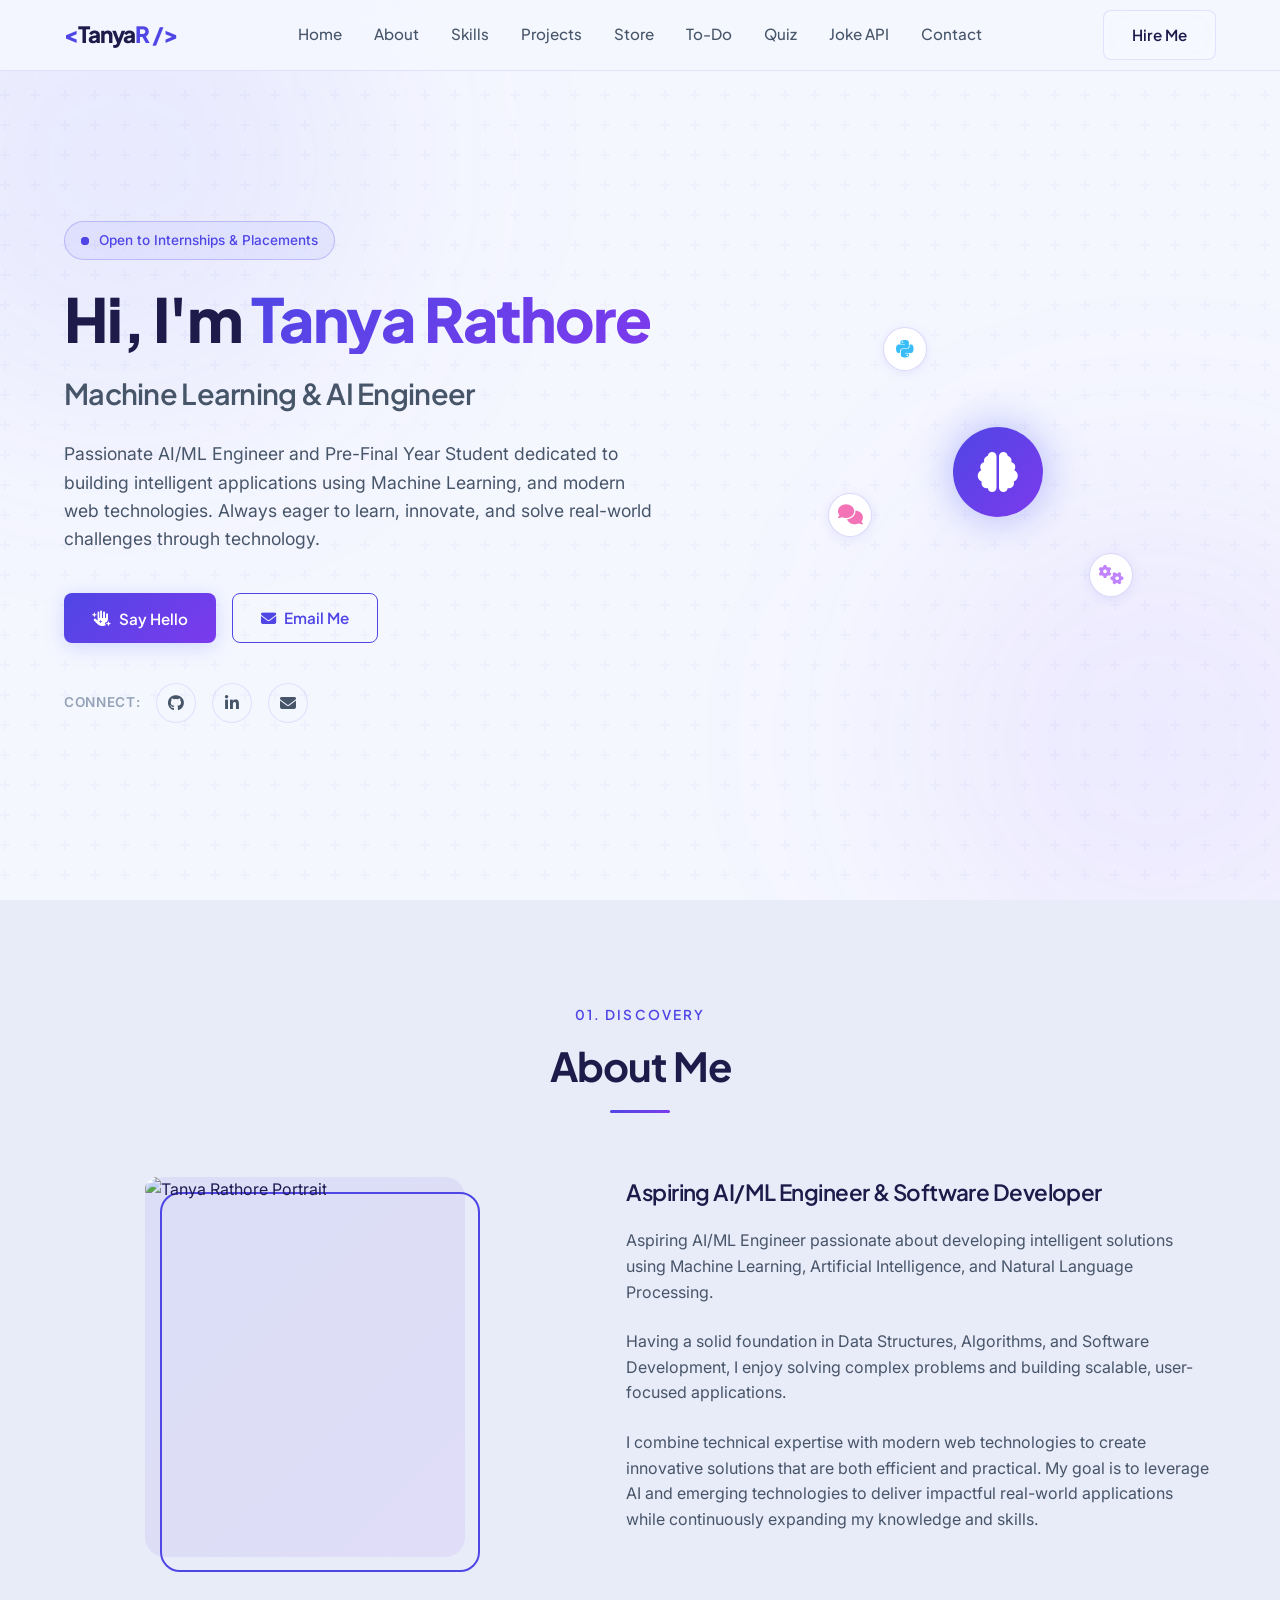
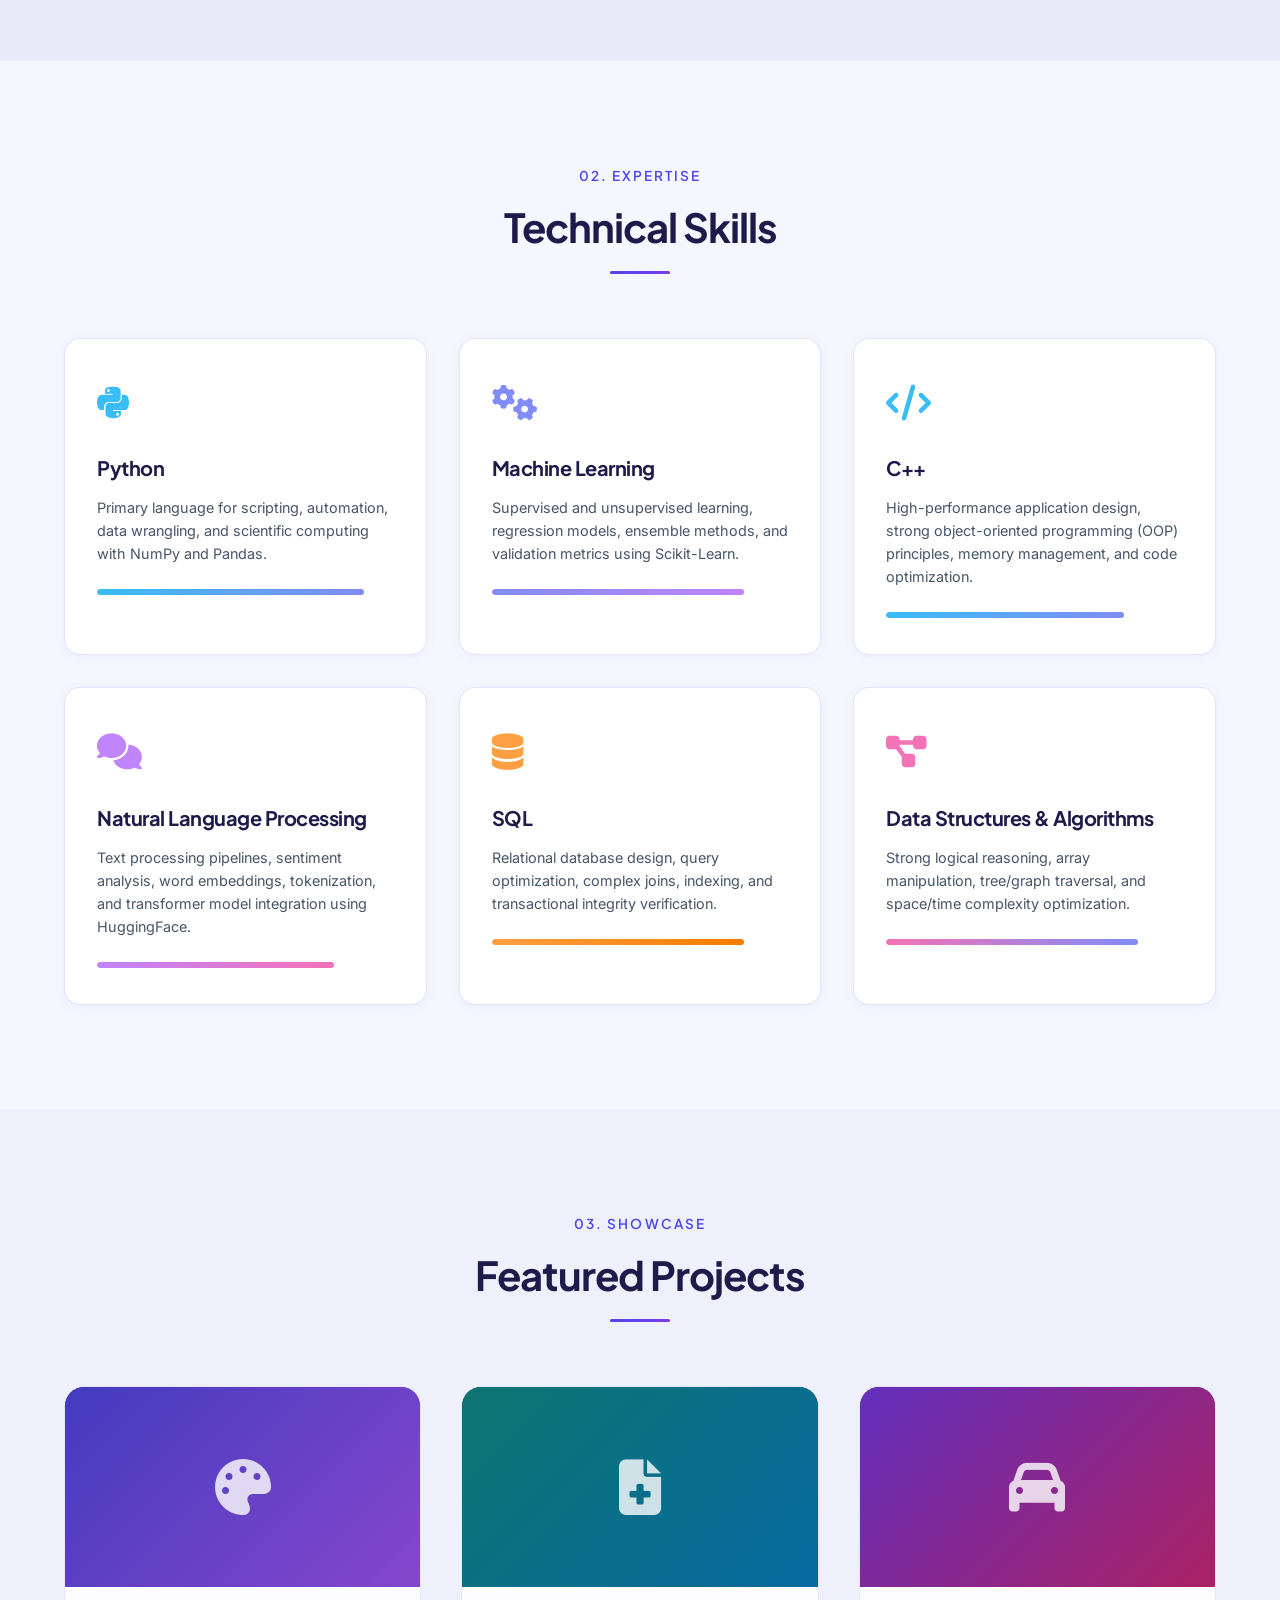
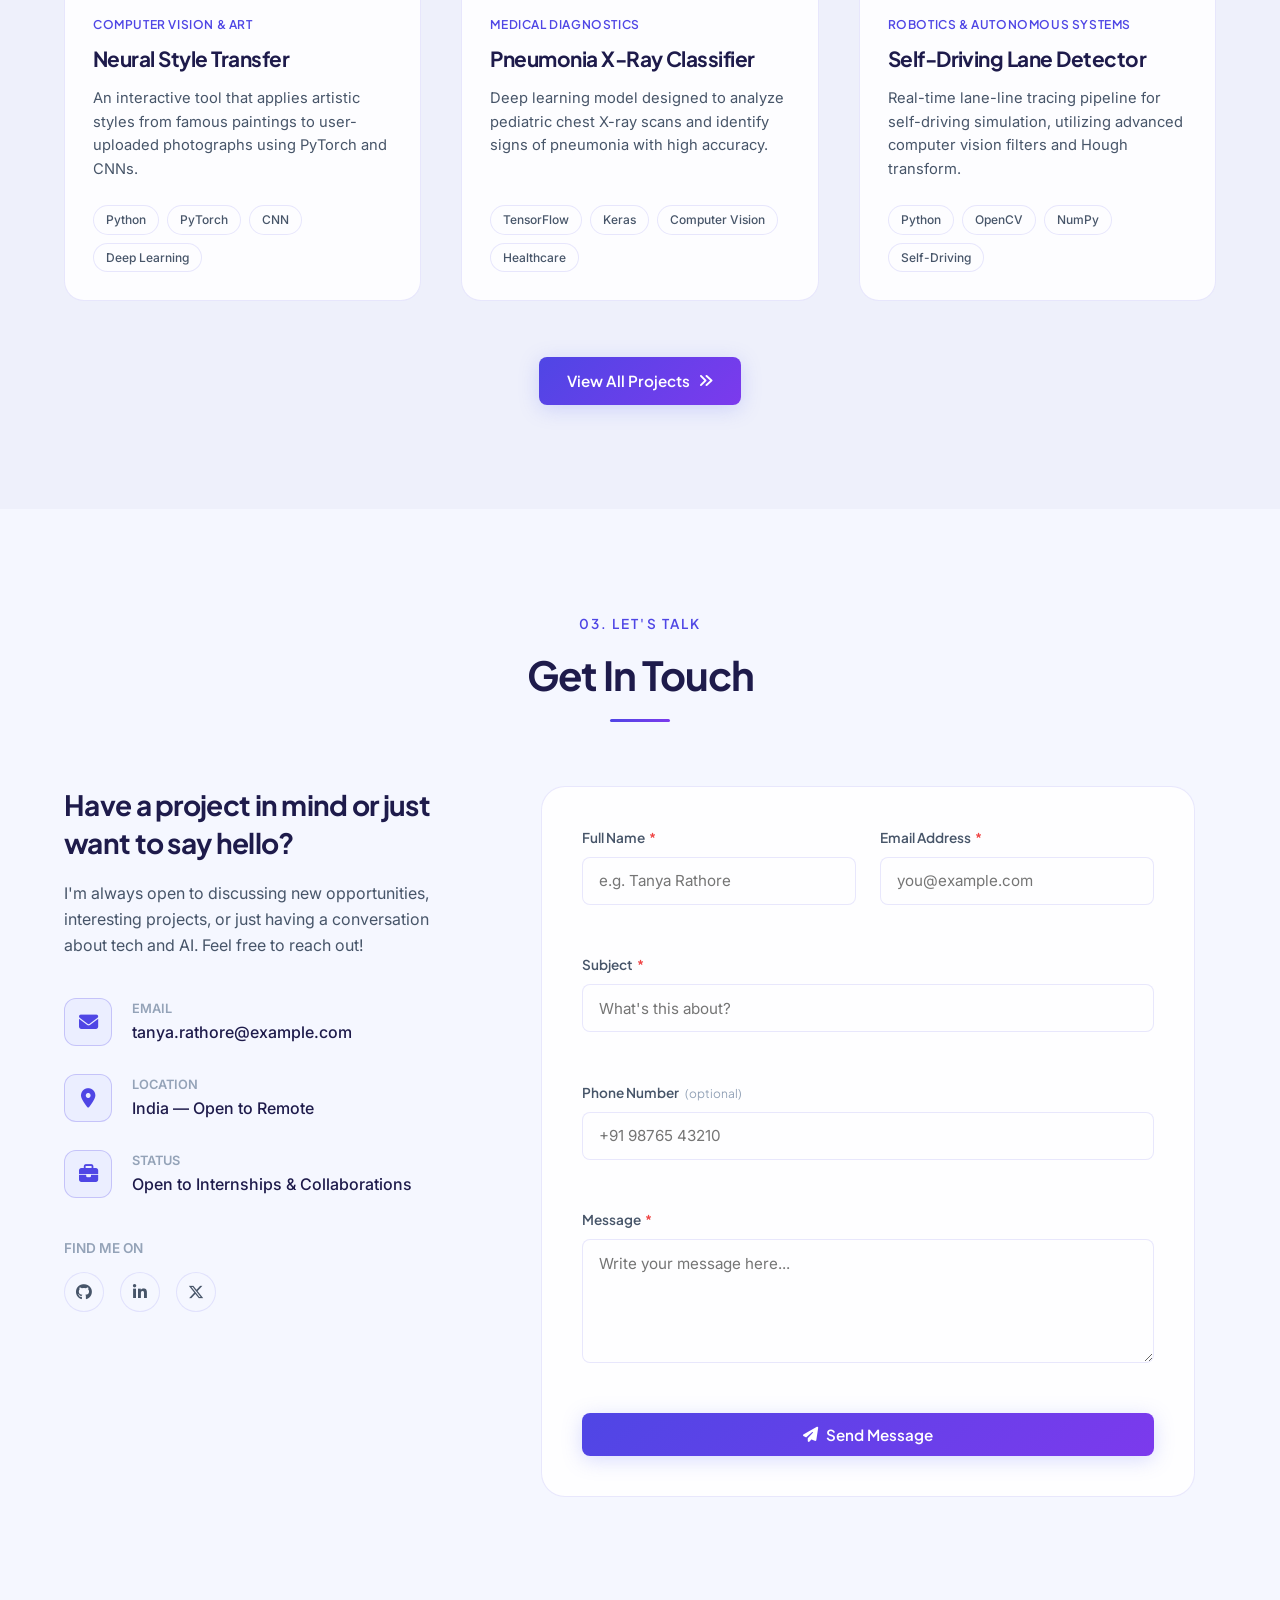
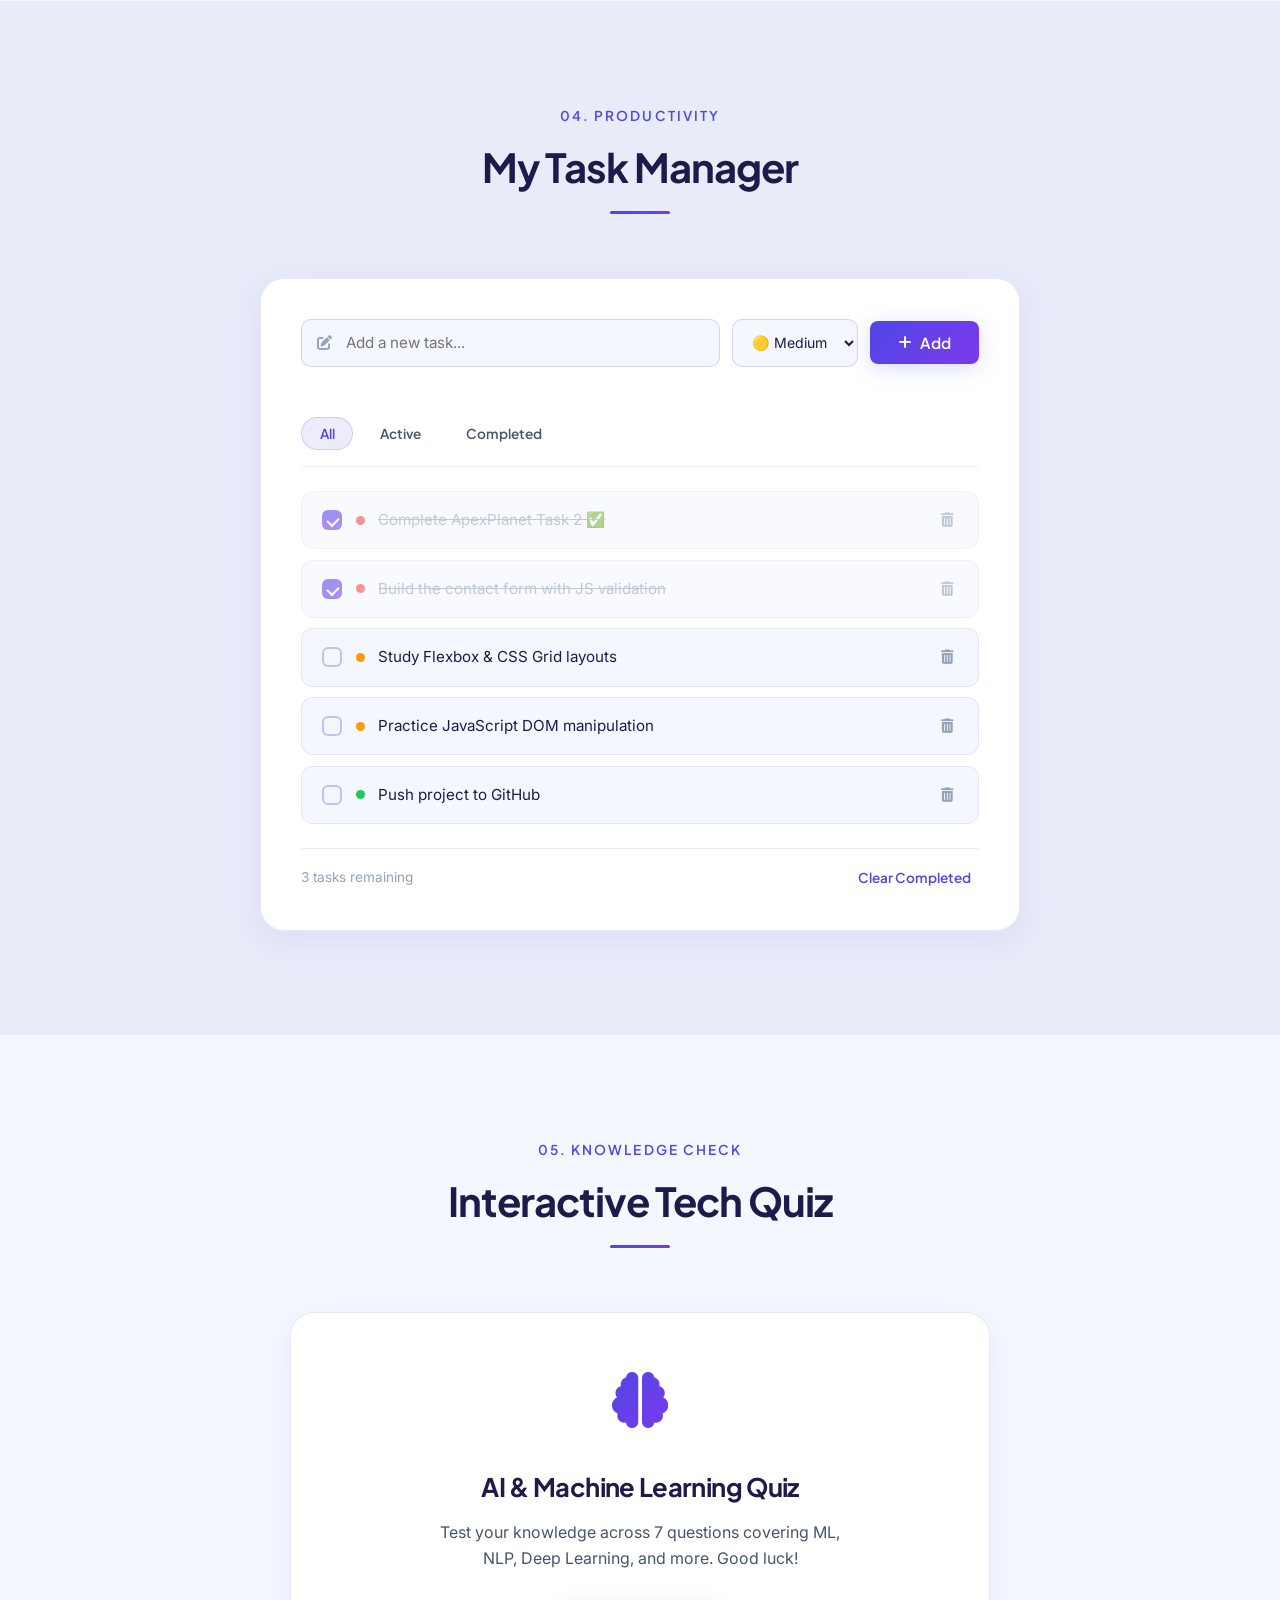
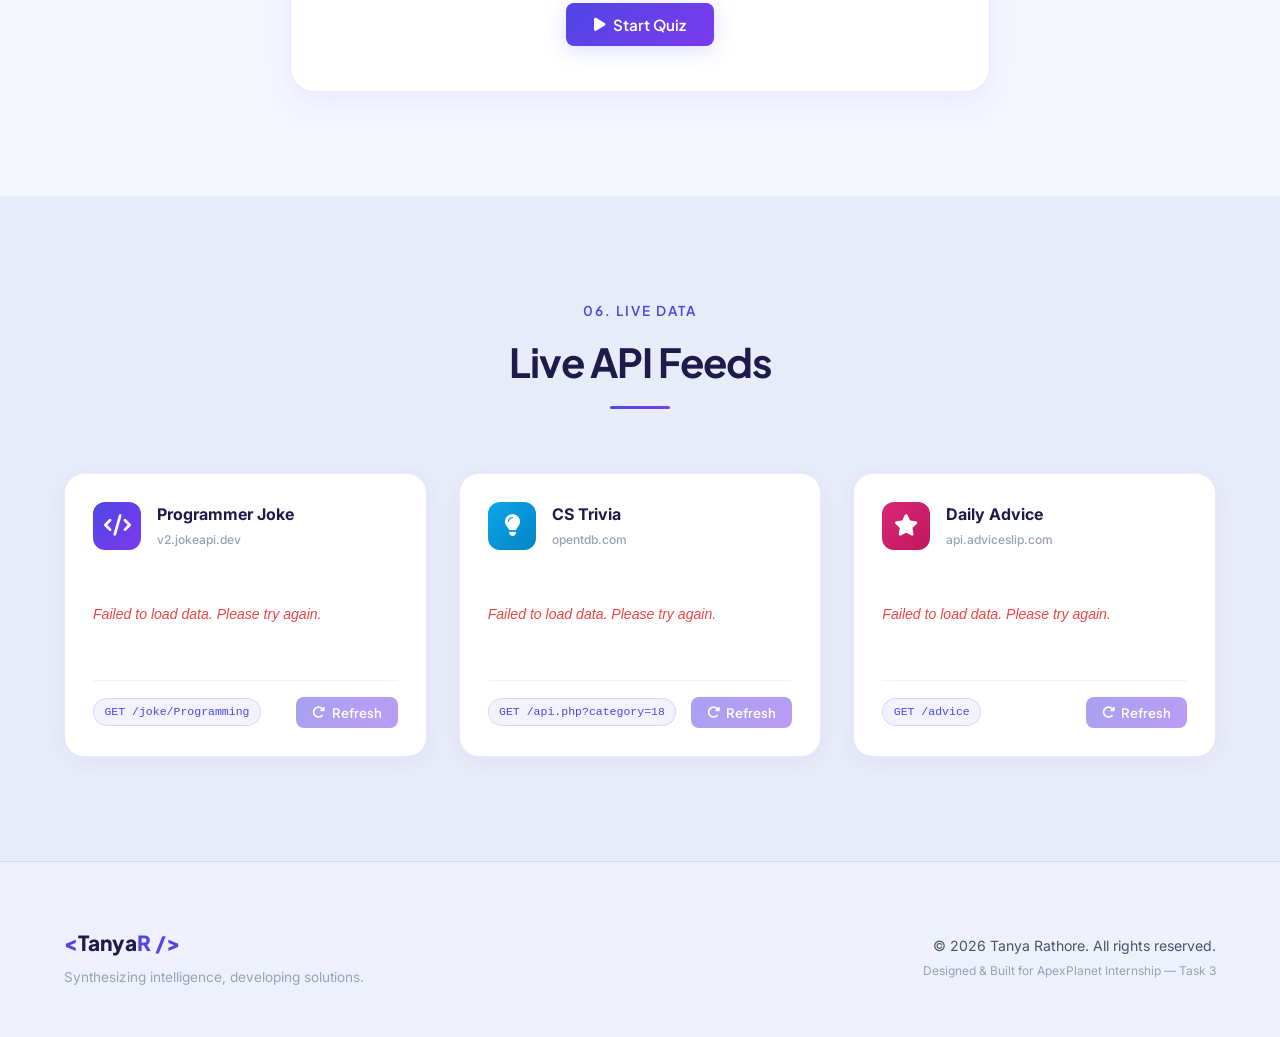
==== commit 9f8725fa: "Add files via upload task3 completed" ====
--- a/index.html
+++ b/index.html
@@ -31,13 +31,15 @@
             <!-- Desktop Navigation Menu -->
             <nav class="nav-menu" id="nav-menu">
                 <ul class="nav-list">
-                    <li><a href="#hero" class="nav-link active">Home</a></li>
-                    <li><a href="#about" class="nav-link">About</a></li>
-                    <li><a href="#skills" class="nav-link">Skills</a></li>
-                    <li><a href="#contact" class="nav-link">Contact</a></li>
-                    <li><a href="#todo" class="nav-link">To-Do</a></li>
-                    <li><a href="#quiz" class="nav-link">Quiz</a></li>
-                    <li><a href="#api-data" class="nav-link">Joke API</a></li>
+                    <li><a href="index.html#hero" class="nav-link active">Home</a></li>
+                    <li><a href="index.html#about" class="nav-link">About</a></li>
+                    <li><a href="index.html#skills" class="nav-link">Skills</a></li>
+                    <li><a href="projects.html" class="nav-link">Projects</a></li>
+                    <li><a href="products.html" class="nav-link">Store</a></li>
+                    <li><a href="index.html#todo" class="nav-link">To-Do</a></li>
+                    <li><a href="index.html#quiz" class="nav-link">Quiz</a></li>
+                    <li><a href="index.html#api-data" class="nav-link">Joke API</a></li>
+                    <li><a href="index.html#contact" class="nav-link">Contact</a></li>
                 </ul>
             </nav>
 
@@ -246,6 +248,111 @@
             </div>
         </section>
 
+        <!-- ==================== FEATURED PROJECTS SECTION ==================== -->
+        <section id="featured-projects" class="projects-section section-padding">
+            <div class="container">
+                <div class="section-header scroll-reveal">
+                    <span class="section-tag">03. Showcase</span>
+                    <h2 class="section-title">Featured Projects</h2>
+                    <div class="section-underline"></div>
+                </div>
+
+                <div class="projects-grid">
+                    <!-- Project 1: Neural Style Transfer -->
+                    <div class="project-card scroll-reveal">
+                        <div class="project-img-container">
+                            <div class="project-banner style-transfer-banner">
+                                <div class="banner-gradient"></div>
+                                <i class="fa-solid fa-palette banner-icon"></i>
+                            </div>
+                            <div class="project-links">
+                                <a href="https://github.com" target="_blank" rel="noopener noreferrer" class="proj-link-btn" aria-label="GitHub Repository">
+                                    <i class="fa-brands fa-github"></i>
+                                </a>
+                                <a href="projects.html" class="proj-link-btn" aria-label="View Details">
+                                    <i class="fa-solid fa-arrow-up-right-from-square"></i>
+                                </a>
+                            </div>
+                        </div>
+                        <div class="project-info">
+                            <span class="project-category">Computer Vision &amp; Art</span>
+                            <h3 class="project-title">Neural Style Transfer</h3>
+                            <p class="project-desc">An interactive tool that applies artistic styles from famous paintings to user-uploaded photographs using PyTorch and CNNs.</p>
+                            <div class="project-tags">
+                                <span>Python</span>
+                                <span>PyTorch</span>
+                                <span>CNN</span>
+                                <span>Deep Learning</span>
+                            </div>
+                        </div>
+                    </div>
+
+                    <!-- Project 2: Pneumonia Detection -->
+                    <div class="project-card scroll-reveal">
+                        <div class="project-img-container">
+                            <div class="project-banner pneumonia-banner">
+                                <div class="banner-gradient"></div>
+                                <i class="fa-solid fa-file-medical banner-icon"></i>
+                            </div>
+                            <div class="project-links">
+                                <a href="https://github.com" target="_blank" rel="noopener noreferrer" class="proj-link-btn" aria-label="GitHub Repository">
+                                    <i class="fa-brands fa-github"></i>
+                                </a>
+                                <a href="projects.html" class="proj-link-btn" aria-label="View Details">
+                                    <i class="fa-solid fa-arrow-up-right-from-square"></i>
+                                </a>
+                            </div>
+                        </div>
+                        <div class="project-info">
+                            <span class="project-category">Medical Diagnostics</span>
+                            <h3 class="project-title">Pneumonia X-Ray Classifier</h3>
+                            <p class="project-desc">Deep learning model designed to analyze pediatric chest X-ray scans and identify signs of pneumonia with high accuracy.</p>
+                            <div class="project-tags">
+                                <span>TensorFlow</span>
+                                <span>Keras</span>
+                                <span>Computer Vision</span>
+                                <span>Healthcare</span>
+                            </div>
+                        </div>
+                    </div>
+
+                    <!-- Project 3: Autonomous Lane Detection -->
+                    <div class="project-card scroll-reveal">
+                        <div class="project-img-container">
+                            <div class="project-banner autonomous-banner">
+                                <div class="banner-gradient"></div>
+                                <i class="fa-solid fa-car banner-icon"></i>
+                            </div>
+                            <div class="project-links">
+                                <a href="https://github.com" target="_blank" rel="noopener noreferrer" class="proj-link-btn" aria-label="GitHub Repository">
+                                    <i class="fa-brands fa-github"></i>
+                                </a>
+                                <a href="projects.html" class="proj-link-btn" aria-label="View Details">
+                                    <i class="fa-solid fa-arrow-up-right-from-square"></i>
+                                </a>
+                            </div>
+                        </div>
+                        <div class="project-info">
+                            <span class="project-category">Robotics &amp; Autonomous Systems</span>
+                            <h3 class="project-title">Self-Driving Lane Detector</h3>
+                            <p class="project-desc">Real-time lane-line tracing pipeline for self-driving simulation, utilizing advanced computer vision filters and Hough transform.</p>
+                            <div class="project-tags">
+                                <span>Python</span>
+                                <span>OpenCV</span>
+                                <span>NumPy</span>
+                                <span>Self-Driving</span>
+                            </div>
+                        </div>
+                    </div>
+                </div>
+
+                <div class="scroll-reveal" style="text-align: center; margin-top: 3.5rem;">
+                    <a href="projects.html" class="btn btn-primary">
+                        View All Projects <i class="fa-solid fa-angles-right"></i>
+                    </a>
+                </div>
+            </div>
+        </section>
 
         <!-- ==================== CONTACT FORM SECTION ==================== -->
         <section id="contact" class="contact-section section-padding">
@@ -466,35 +573,55 @@
                     <h2 class="section-title">Interactive Tech Quiz</h2>
                     <div class="section-underline"></div>
                 </div>
-                
+
                 <div class="quiz-wrapper scroll-reveal">
                     <div class="quiz-card">
-                        <!-- Score Display (Hidden initially) -->
-                        <div id="quiz-results" class="quiz-results" style="display: none;">
-                            <h3 class="results-title">Quiz Completed!</h3>
-                            <p class="results-score">Your Score: <span id="score-text" class="text-gradient">0/5</span></p>
-                            <button id="restart-quiz-btn" class="btn btn-primary">Try Again</button>
-                        </div>
-
-                        <!-- Quiz Content -->
-                        <div id="quiz-content">
-                            <div class="quiz-progress">
-                                <span id="question-counter">Question 1 of 5</span>
-                                <div class="progress-bar-container">
-                                    <div id="quiz-progress-bar" class="progress-bar-fill"></div>
-                                </div>
-                            </div>
-                            
-                            <h3 id="quiz-question" class="quiz-question-text">Loading question...</h3>
-                            
-                            <div id="quiz-options" class="quiz-options-container">
-                                <!-- Options injected by JS -->
-                            </div>
-                            
-                            <div class="quiz-footer">
-                                <button id="next-question-btn" class="btn btn-primary" disabled>Next Question <i class="fa-solid fa-arrow-right"></i></button>
-                            </div>
-                        </div>
+
+                        <!-- ── START SCREEN ── -->
+                        <div id="quiz-start-screen" class="quiz-screen" style="display: flex;">
+                            <div class="quiz-start-icon"><i class="fa-solid fa-brain"></i></div>
+                            <h3 class="quiz-start-title">AI & Machine Learning Quiz</h3>
+                            <p class="quiz-start-desc">Test your knowledge across 7 questions covering ML, NLP, Deep Learning, and more. Good luck!</p>
+                            <button id="quiz-start-btn" class="btn btn-primary">
+                                <i class="fa-solid fa-play"></i> Start Quiz
+                            </button>
+                        </div>
+
+                        <!-- ── QUESTION SCREEN ── -->
+                        <div id="quiz-question-screen" class="quiz-screen" style="display: none; flex-direction: column; align-items: stretch;">
+                            <!-- Header: counter + live score -->
+                            <div class="quiz-header">
+                                <span id="quiz-counter" class="quiz-counter">Question 1 of 7</span>
+                                <span id="quiz-score-live" class="quiz-score-live">Score: 0</span>
+                            </div>
+                            <!-- Progress bar -->
+                            <div class="quiz-progress-track">
+                                <div id="quiz-progress-fill" class="quiz-progress-fill"></div>
+                            </div>
+                            <!-- Question text -->
+                            <p id="quiz-question-text" class="quiz-question-text">Loading question...</p>
+                            <!-- Answer options (injected by JS) -->
+                            <div id="quiz-options" class="quiz-options"></div>
+                            <!-- Feedback box -->
+                            <div id="quiz-feedback" class="quiz-feedback" style="display: none;"></div>
+                            <!-- Next button -->
+                            <button id="quiz-next-btn" class="btn btn-primary quiz-next-btn" style="display: none;">
+                                Next <i class="fa-solid fa-arrow-right"></i>
+                            </button>
+                        </div>
+
+                        <!-- ── RESULTS SCREEN ── -->
+                        <div id="quiz-results-screen" class="quiz-screen" style="display: none;">
+                            <div id="quiz-results-icon" class="quiz-results-icon"></div>
+                            <h3 class="quiz-results-title">Quiz Completed!</h3>
+                            <p id="quiz-results-score" class="quiz-results-score">You scored 0 / 7</p>
+                            <p id="quiz-results-grade" class="quiz-results-grade"></p>
+                            <div id="quiz-summary" class="quiz-summary"></div>
+                            <button id="quiz-restart-btn" class="btn btn-primary">
+                                <i class="fa-solid fa-rotate-left"></i> Try Again
+                            </button>
+                        </div>
+
                     </div>
                 </div>
             </div>
@@ -505,24 +632,98 @@
             <div class="container">
                 <div class="section-header scroll-reveal">
                     <span class="section-tag">06. Live Data</span>
-                    <h2 class="section-title">Programmer Joke of the Day</h2>
+                    <h2 class="section-title">Live API Feeds</h2>
                     <div class="section-underline"></div>
                 </div>
-                
-                <div class="api-wrapper scroll-reveal">
-                    <div class="quote-card">
-                        <div class="quote-icon"><i class="fa-solid fa-code"></i></div>
-                        <div id="quote-content" class="quote-content">
-                            <div class="loading-spinner">
-                                <i class="fa-solid fa-circle-notch fa-spin"></i> Fetching joke...
-                            </div>
-                        </div>
-                        <div class="quote-actions">
-                            <button id="fetch-quote-btn" class="btn btn-outline">
-                                <i class="fa-solid fa-rotate-right"></i> Get Another Joke
+
+                <div class="api-grid scroll-reveal">
+
+                    <!-- ── CARD 1: Programmer Joke ── -->
+                    <div class="api-card">
+                        <div class="api-card-header">
+                            <div class="api-card-icon" style="background: linear-gradient(135deg, #4f46e5, #7c3aed);">
+                                <i class="fa-solid fa-code"></i>
+                            </div>
+                            <div>
+                                <p class="api-card-title">Programmer Joke</p>
+                                <p class="api-card-source">v2.jokeapi.dev</p>
+                            </div>
+                        </div>
+                        <div class="api-card-body">
+                            <div id="joke-loader" class="api-loader">
+                                <span class="loader-dot"></span>
+                                <span class="loader-dot"></span>
+                                <span class="loader-dot"></span>
+                            </div>
+                            <p id="joke-text" class="api-text" style="display: none;"></p>
+                            <p id="joke-punchline" class="api-punchline" style="display: none;"></p>
+                        </div>
+                        <div class="api-card-footer">
+                            <span class="api-badge">GET /joke/Programming</span>
+                            <button id="joke-refresh-btn" class="api-refresh-btn">
+                                <i class="fa-solid fa-rotate-right"></i> Refresh
                             </button>
                         </div>
                     </div>
+
+                    <!-- ── CARD 2: CS Trivia ── -->
+                    <div class="api-card">
+                        <div class="api-card-header">
+                            <div class="api-card-icon" style="background: linear-gradient(135deg, #0ea5e9, #0284c7);">
+                                <i class="fa-solid fa-lightbulb"></i>
+                            </div>
+                            <div>
+                                <p class="api-card-title">CS Trivia</p>
+                                <p class="api-card-source">opentdb.com</p>
+                            </div>
+                        </div>
+                        <div class="api-card-body">
+                            <div id="trivia-loader" class="api-loader">
+                                <span class="loader-dot"></span>
+                                <span class="loader-dot"></span>
+                                <span class="loader-dot"></span>
+                            </div>
+                            <p id="trivia-question" class="api-text" style="display: none;"></p>
+                            <div id="trivia-answer-wrap" class="trivia-answer-wrap" style="display: none;">
+                                <button id="trivia-reveal-btn" class="trivia-reveal-btn">Reveal Answer</button>
+                                <span id="trivia-answer" class="trivia-answer" style="display: none;"></span>
+                            </div>
+                        </div>
+                        <div class="api-card-footer">
+                            <span class="api-badge">GET /api.php?category=18</span>
+                            <button id="trivia-refresh-btn" class="api-refresh-btn">
+                                <i class="fa-solid fa-rotate-right"></i> Refresh
+                            </button>
+                        </div>
+                    </div>
+
+                    <!-- ── CARD 3: Advice Slip ── -->
+                    <div class="api-card">
+                        <div class="api-card-header">
+                            <div class="api-card-icon" style="background: linear-gradient(135deg, #db2777, #be185d);">
+                                <i class="fa-solid fa-star"></i>
+                            </div>
+                            <div>
+                                <p class="api-card-title">Daily Advice</p>
+                                <p class="api-card-source">api.adviceslip.com</p>
+                            </div>
+                        </div>
+                        <div class="api-card-body">
+                            <div id="advice-loader" class="api-loader">
+                                <span class="loader-dot"></span>
+                                <span class="loader-dot"></span>
+                                <span class="loader-dot"></span>
+                            </div>
+                            <p id="advice-text" class="api-text api-quote" style="display: none;"></p>
+                        </div>
+                        <div class="api-card-footer">
+                            <span class="api-badge">GET /advice</span>
+                            <button id="advice-refresh-btn" class="api-refresh-btn">
+                                <i class="fa-solid fa-rotate-right"></i> Refresh
+                            </button>
+                        </div>
+                    </div>
+
                 </div>
             </div>
         </section>
--- a/style.css
+++ b/style.css
@@ -1,726 +1,2636 @@
-⨯㴠㴽㴽㴽㴽㴽㴽㴽㴽㴽㴽㴽㴽㴽㴽㴽㴽㴽㴽㴽㴽㴽㴽㴽㴽㴽㴽㴽㴽㴽㴽㴽㴽㴽㴽㴽㴽਽†䌠卓䐠卅䝉⁎奓呓䵅☠嘠剁䅉䱂卅 †㴽㴽㴽㴽㴽㴽㴽㴽㴽㴽㴽㴽㴽㴽㴽㴽㴽㴽㴽㴽㴽㴽㴽㴽㴽㴽㴽㴽㴽㴽㴽㴽㴽㴽㴽㴽㴽⨠ਯ爺潯⁴੻††⨯䌠汯牯倠污瑥整钀䰠杩瑨吠敨敭⨠ਯ††ⴭ潣潬⵲杢搭牡敫瑳›昣昵昷㭦††⨯匠景⁴慬敶摮牥眭楨整瀠条⁥慢正牧畯摮⨠ਯ††ⴭ潣潬⵲杢搭牡敫㩲⌠敥て扦※††⨯匠楬桧汴⁹敤灥牥猠捥楴湯戠捡杫潲湵⁤⼪ †ⴠ挭汯牯戭ⵧ慣摲›杲慢㈨㔵‬㔲ⰵ㈠㔵‬⸰㔸㬩⼠‪汃慥⁮桷瑩⁥慣摲戠獡⁥⼪ਊ††ⴭ潣潬⵲牰浩牡㩹⌠昴㘴㕥※†††⨯䤠摮杩⁯〶‰胢ₔ瑳潲杮愠捣湥⁴⼪ †ⴠ挭汯牯猭捥湯慤祲›㜣㍣敡㭤††⼠‪楖汯瑥㘠〰⨠ਯ††ⴭ潣潬⵲捡散瑮›〣慥攵㬹††††⨯匠祫戠畬⁥⼪ †ⴠ挭汯牯愭捣湥⵴楰歮›搣㉢㜷㬷†⼠‪楐歮㘠〰⨠ਯ †ⴠ挭汯牯琭硥⵴牰浩牡㩹⌠攱戱戴※⼠‪敄灥椠摮杩⁯胢ₔ慭湩琠硥⁴⼪ †ⴠ挭汯牯琭硥⵴敳潣摮牡㩹⌠㜴㔵㤶⼻‪汓瑡⁥〶‰胢ₔ潢祤琠硥⁴⼪ †ⴠ挭汯牯琭硥⵴畭整㩤⌠㐹㍡㡢※†⼠‪汓瑡⁥〴‰胢ₔ慬敢獬⨠ਯ †ⴠ戭牯敤⵲汧獡㩳爠执⡡㤷‬〷‬㈲ⰹ〠ㄮ⤲਻††ⴭ潢摲牥札潬㩷爠执⡡㤷‬〷‬㈲ⰹ〠㈮⤵਻ †⼠‪片摡敩瑮⁳⼪ †ⴠ札慲楤湥⵴牰浩牡㩹氠湩慥⵲牧摡敩瑮ㄨ㔳敤Ⱨ瘠牡⴨挭汯牯瀭楲慭祲 -┰‬慶⡲ⴭ潣潬⵲敳潣摮牡⥹ㄠ〰⤥਻††ⴭ牧摡敩瑮愭捣湥㩴氠湩慥⵲牧摡敩瑮ㄨ㔳敤Ⱨ瘠牡⴨挭汯牯愭捣湥⥴〠Ⱕ瘠牡⴨挭汯牯愭捣湥⵴楰歮 -〱┰㬩 †ⴠ札慲楤湥⵴慤歲›楬敮牡札慲楤湥⡴㠱搰来‬慶⡲ⴭ潣潬⵲杢搭牡敫瑳 -┰‬慶⡲ⴭ潣潬⵲杢搭牡敫⥲ㄠ〰⤥਻††ⴭ牧摡敩瑮爭摡慩⵬汧睯›慲楤污札慲楤湥⡴楣捲敬‬杲慢㜨ⰹ㜠ⰰ㈠㤲‬⸰㠰 -┰‬杲慢㈨㔵㈬㔵㈬㔵〬 -〷⤥਻ †⼠‪祔潰牧灡票⨠ਯ††ⴭ潦瑮栭慥楤杮›倧畬⁳慊慫瑲⁡慓獮Ⱗ猠湡⵳敳楲㭦 †ⴠ昭湯⵴潢祤›䤧瑮牥Ⱗ猠湡⵳敳楲㭦ਊ††⨯䰠祡畯⁴…灓捡湩⁧⼪ †ⴠ挭湯慴湩牥洭硡眭摩桴›㈱〰硰਻††ⴭ牴湡楳楴湯猭潭瑯㩨愠汬〠㐮⁳畣楢ⵣ敢楺牥〨㈮ⰵ〠㠮‬⸰㔲‬⤱਻††ⴭ牴湡楳楴湯昭獡㩴愠汬〠㈮⁳慥敳椭⵮畯㭴紊ਊ⨯㴠㴽㴽㴽㴽㴽㴽㴽㴽㴽㴽㴽㴽㴽㴽㴽㴽㴽㴽㴽㴽㴽㴽㴽㴽㴽㴽㴽㴽㴽㴽㴽㴽㴽㴽㴽㴽਽†䈠十⁅䕒䕓⁔…䅌余呕䐠䙅啁呌੓†㴠㴽㴽㴽㴽㴽㴽㴽㴽㴽㴽㴽㴽㴽㴽㴽㴽㴽㴽㴽㴽㴽㴽㴽㴽㴽㴽㴽㴽㴽㴽㴽㴽㴽㴽㴽㴽‽⼪⨊笠 †洠牡楧㩮〠਻††慰摤湩㩧〠਻††潢⵸楳楺杮›潢摲牥戭硯਻੽栊浴⁬੻††捳潲汬戭桥癡潩㩲猠潭瑯㭨 †映湯⵴楳敺›㘱硰਻੽戊摯⁹੻††慢正牧畯摮挭汯牯›慶⡲ⴭ潣潬⵲杢搭牡敫瑳㬩 †挠汯牯›慶⡲ⴭ潣潬⵲整瑸瀭楲慭祲㬩 †映湯⵴慦業祬›慶⡲ⴭ潦瑮戭摯⥹਻††楬敮栭楥桧㩴ㄠ㘮਻††癯牥汦睯砭›楨摤湥਻††慢正牧畯摮椭慭敧਺††††慲楤污札慲楤湥⡴瑡〠‥┰‬杲慢㜨ⰹ㜠ⰰ㈠㤲‬⸰㘰 -瀰ⱸ琠慲獮慰敲瑮㔠┰Ⱙ †††爠摡慩⵬牧摡敩瑮愨⁴〱┰ㄠ〰Ⱕ爠执⡡㈱ⰴ㔠ⰸ㈠㜳‬⸰㘰 -瀰ⱸ琠慲獮慰敲瑮㔠┰㬩紊ਊ挮湯慴湩牥笠 †眠摩桴›〱┰਻††慭⵸楷瑤㩨瘠牡⴨挭湯慴湩牥洭硡眭摩桴㬩 †洠牡楧㩮〠愠瑵㭯 †瀠摡楤杮›‰⸱爵浥਻੽猊捥楴湯笠 †瀠獯瑩潩㩮爠汥瑡癩㭥 †漠敶晲潬㩷栠摩敤㭮紊ਊ献捥楴湯瀭摡楤杮笠 †瀠摡楤杮›⸶爵浥〠਻੽⼊‪捓潲汬爠癥慥⁬祳瑳浥戠獡⁥瑳瑡⁥䨨⁓敳獴⸠敲敶污摥 -⼪⸊捳潲汬爭癥慥⁬੻††灯捡瑩㩹〠਻††牴湡晳牯㩭琠慲獮慬整⡙〴硰㬩 †琠慲獮瑩潩㩮漠慰楣祴〠㠮⁳畣楢ⵣ敢楺牥〨㈮ⰵㄠ‬⸰ⰵㄠⰩਠ††††††††牴湡晳牯⁭⸰猸挠扵捩戭穥敩⡲⸰㔲‬ⰱ〠㔮‬⤱਻੽⸊捳潲汬爭癥慥⹬敲敶污摥笠 †漠慰楣祴›㬱 †琠慲獮潦浲›牴湡汳瑡奥〨㬩紊ਊ⨯㴠㴽㴽㴽㴽㴽㴽㴽㴽㴽㴽㴽㴽㴽㴽㴽㴽㴽㴽㴽㴽㴽㴽㴽㴽㴽㴽㴽㴽㴽㴽㴽㴽㴽㴽㴽㴽਽†吠偙䝏䅒䡐ਖ਼†㴠㴽㴽㴽㴽㴽㴽㴽㴽㴽㴽㴽㴽㴽㴽㴽㴽㴽㴽㴽㴽㴽㴽㴽㴽㴽㴽㴽㴽㴽㴽㴽㴽㴽㴽㴽㴽‽⼪栊ⰱ栠ⰲ栠ⰳ栠ⰴ栠ⰵ栠‶੻††潦瑮昭浡汩㩹瘠牡⴨昭湯⵴敨摡湩⥧਻††潦瑮眭楥桧㩴㜠〰਻††敬瑴牥猭慰楣杮›〭〮㔲浥਻††潣潬㩲瘠牡⴨挭汯牯琭硥⵴牰浩牡⥹਻੽⼊‪片摡敩瑮⁳整瑸甠楴楬祴⨠ਯ琮硥⵴牧摡敩瑮笠 †戠捡杫潲湵㩤瘠牡⴨札慲楤湥⵴牰浩牡⥹਻††眭扥楫⵴慢正牧畯摮挭楬㩰琠硥㭴 †ⴠ敷止瑩琭硥⵴楦汬挭汯牯›牴湡灳牡湥㭴 †戠捡杫潲湵ⵤ汣灩›整瑸਻††楤灳慬㩹椠汮湩ⵥ汢捯㭫紊ਊ⨯㴠㴽㴽㴽㴽㴽㴽㴽㴽㴽㴽㴽㴽㴽㴽㴽㴽㴽㴽㴽㴽㴽㴽㴽㴽㴽㴽㴽㴽㴽㴽㴽㴽㴽㴽㴽㴽਽†䈠呕佔华 †㴽㴽㴽㴽㴽㴽㴽㴽㴽㴽㴽㴽㴽㴽㴽㴽㴽㴽㴽㴽㴽㴽㴽㴽㴽㴽㴽㴽㴽㴽㴽㴽㴽㴽㴽㴽㴽⨠ਯ戮湴笠 †搠獩汰祡›湩楬敮昭敬㭸 †愠楬湧椭整獭›散瑮牥਻††番瑳晩⵹潣瑮湥㩴挠湥整㭲 †朠灡›⸰爵浥਻††慰摤湩㩧〠㜮爵浥ㄠ㜮爵浥਻††潢摲牥爭摡畩㩳㠠硰਻††潦瑮昭浡汩㩹瘠牡⴨昭湯⵴敨摡湩⥧਻††潦瑮眭楥桧㩴㘠〰਻††潦瑮猭穩㩥〠㤮爵浥਻††畣獲牯›潰湩整㭲 †琠慲獮瑩潩㩮瘠牡⴨琭慲獮瑩潩⵮浳潯桴㬩 †琠硥⵴敤潣慲楴湯›潮敮਻੽⸊瑢⵮牰浩牡⁹੻††慢正牧畯摮›慶⡲ⴭ牧摡敩瑮瀭楲慭祲㬩 †挠汯牯›昣晦晦㭦 †戠牯敤㩲渠湯㭥 †戠硯猭慨潤㩷〠㐠硰㈠瀰⁸杲慢ㄨ㤲‬㐱ⰰ㈠㠴‬⸰⤳਻੽⸊瑢⵮牰浩牡㩹潨敶⁲੻††牴湡晳牯㩭琠慲獮慬整⡙㌭硰㬩 †戠硯猭慨潤㩷〠㘠硰㈠瀵⁸杲慢ㄨ㤲‬㐱ⰰ㈠㠴‬⸰⤵਻੽⸊瑢⵮敳潣摮牡⁹੻††慢正牧畯摮›杲慢㈨㔵‬㔲ⰵ㈠㔵‬⸰㠰㬩 †挠汯牯›慶⡲ⴭ潣潬⵲整瑸瀭楲慭祲㬩 †戠牯敤㩲ㄠ硰猠汯摩瘠牡⴨戭牯敤⵲汧獡⥳਻††慢正牤灯昭汩整㩲戠畬⡲〱硰㬩紊ਊ戮湴猭捥湯慤祲栺癯牥笠 †戠捡杫潲湵㩤爠执⡡㔲ⰵ㈠㔵‬㔲ⰵ〠ㄮ⤵਻††潢摲牥挭汯牯›杲慢㈨㔵‬㔲ⰵ㈠㔵‬⸰⤲਻††牴湡晳牯㩭琠慲獮慬整⡙㈭硰㬩紊ਊ戮湴漭瑵楬敮笠 †戠捡杫潲湵㩤琠慲獮慰敲瑮਻††潣潬㩲瘠牡⴨挭汯牯瀭楲慭祲㬩 †戠牯敤㩲ㄠ硰猠汯摩瘠牡⴨挭汯牯瀭楲慭祲㬩紊ਊ戮湴漭瑵楬敮栺癯牥笠 †戠捡杫潲湵㩤爠执⡡㈱ⰹㄠ〴‬㐲ⰸ〠ㄮ㬩 †琠慲獮潦浲›牴湡汳瑡奥⴨瀳⥸਻੽⸊瑢⵮汢捯⁫੻††楤灳慬㩹映敬㭸 †眠摩桴›〱┰਻੽⼊‪㴽㴽㴽㴽㴽㴽㴽㴽㴽㴽㴽㴽㴽㴽㴽㴽㴽㴽㴽㴽㴽㴽㴽㴽㴽㴽㴽㴽㴽㴽㴽㴽㴽㴽㴽㴽㴽 †䅎䥖䅇䥔乏䈠剁⠠汇獡浳牯桰獩⁭…敒灳湯楳敶਩†㴠㴽㴽㴽㴽㴽㴽㴽㴽㴽㴽㴽㴽㴽㴽㴽㴽㴽㴽㴽㴽㴽㴽㴽㴽㴽㴽㴽㴽㴽㴽㴽㴽㴽㴽㴽㴽‽⼪⸊慮扶牡栭慥敤⁲੻††潰楳楴湯›楦數㭤 †琠灯›㬰 †氠晥㩴〠਻††楷瑤㩨ㄠ〰㬥 †稠椭摮硥›〱〰਻††慢正牧畯摮›杲慢㈨㔴‬㐲ⰷ㈠㔵‬⸰㔸㬩 †戠捡摫潲⵰楦瑬牥›汢牵ㄨ瀲⥸਻††眭扥楫⵴慢正牤灯昭汩整㩲戠畬⡲㈱硰㬩 †戠牯敤⵲潢瑴浯›瀱⁸潳楬⁤慶⡲ⴭ潢摲牥札慬獳㬩 †琠慲獮瑩潩㩮瘠牡⴨琭慲獮瑩潩⵮浳潯桴㬩紊ਊ⨯丠癡慢⁲捡楴敶猠牣汯⁬瑳瑡⁥⼪⸊慮扶牡栭慥敤⹲慮⵶捳潲汬摥笠 †瀠摡楤杮›⸰爵浥〠਻††潢⵸桳摡睯›‰瀴⁸〲硰爠执⡡㤷‬〷‬㈲ⰹ〠ㄮ㬩 †戠捡杫潲湵㩤爠执⡡㐲ⰵ㈠㜴‬㔲ⰵ〠㤮⤵਻੽⸊慮⵶潣瑮楡敮⁲੻††楤灳慬㩹映敬㭸 †愠楬湧椭整獭›散瑮牥਻††番瑳晩⵹潣瑮湥㩴猠慰散戭瑥敷湥਻††敨杩瑨›〷硰਻੽⸊慮⵶潬潧笠 †映湯⵴慦業祬›慶⡲ⴭ潦瑮栭慥楤杮㬩 †映湯⵴敷杩瑨›〸㬰 †映湯⵴楳敺›⸱爴浥਻††潣潬㩲瘠牡⴨挭汯牯琭硥⵴牰浩牡⥹਻††整瑸搭捥牯瑡潩㩮渠湯㭥 †氠瑥整⵲灳捡湩㩧ⴠ⸰㔰浥਻††牴湡楳楴湯›慶⡲ⴭ牴湡楳楴湯昭獡⥴਻੽⸊潬潧愭捣湥⁴੻††潣潬㩲瘠牡⴨挭汯牯瀭楲慭祲㬩紊ਊ渮癡氭杯㩯潨敶⁲੻††牴湡晳牯㩭猠慣敬ㄨ〮⤳਻੽⸊慮⵶敭畮笠 †搠獩汰祡›汦硥਻੽⸊慮⵶楬瑳笠 †搠獩汰祡›汦硥਻††楬瑳猭祴敬›潮敮਻††慧㩰㈠敲㭭紊ਊ渮癡氭湩⁫੻††整瑸搭捥牯瑡潩㩮渠湯㭥 †挠汯牯›慶⡲ⴭ潣潬⵲整瑸猭捥湯慤祲㬩 †映湯⵴慦業祬›慶⡲ⴭ潦瑮栭慥楤杮㬩 †映湯⵴敷杩瑨›〵㬰 †映湯⵴楳敺›⸰㔹敲㭭 †琠慲獮瑩潩㩮瘠牡⴨琭慲獮瑩潩⵮慦瑳㬩 †瀠獯瑩潩㩮爠汥瑡癩㭥 †瀠摡楤杮›⸰爵浥〠਻੽⸊慮⵶楬歮㨺晡整⁲੻††潣瑮湥㩴✠㬧 †瀠獯瑩潩㩮愠獢汯瑵㭥 †戠瑯潴㩭〠਻††敬瑦›㬰 †眠摩桴›㬰 †栠楥桧㩴㈠硰਻††慢正牧畯摮›慶⡲ⴭ牧摡敩瑮瀭楲慭祲㬩 †琠慲獮瑩潩㩮瘠牡⴨琭慲獮瑩潩⵮慦瑳㬩紊ਊ渮癡氭湩㩫潨敶Ⱳ⸊慮⵶楬歮愮瑣癩⁥੻††潣潬㩲瘠牡⴨挭汯牯琭硥⵴牰浩牡⥹਻੽⸊慮⵶楬歮愮瑣癩㩥愺瑦牥ਬ渮癡氭湩㩫潨敶㩲愺瑦牥笠 †眠摩桴›〱┰਻੽⸊慮⵶捡楴湯⁳੻††楤灳慬㩹映敬㭸 †愠楬湧椭整獭›散瑮牥਻††慧㩰ㄠ敲㭭紊ਊ⨯䴠扯汩⁥敍畮吠杯汧⁥畂瑴湯⨠ਯ洮湥⵵潴杧敬戭湴笠 †搠獩汰祡›潮敮਻††汦硥搭物捥楴湯›潣畬湭਻††番瑳晩⵹潣瑮湥㩴猠慰散戭瑥敷湥਻††楷瑤㩨㈠瀴㭸 †栠楥桧㩴ㄠ瀸㭸 †戠捡杫潲湵㩤琠慲獮慰敲瑮਻††潢摲牥›潮敮਻††畣獲牯›潰湩整㭲 †稠椭摮硥›ㄱ〰਻੽⸊敭畮琭杯汧ⵥ瑢⁮戮牡笠 †眠摩桴›〱┰਻††敨杩瑨›瀲㭸 †戠捡杫潲湵ⵤ潣潬㩲瘠牡⴨挭汯牯琭硥⵴牰浩牡⥹਻††牴湡楳楴湯›慶⡲ⴭ牴湡楳楴湯猭潭瑯⥨਻੽⼊‪㴽㴽㴽㴽㴽㴽㴽㴽㴽㴽㴽㴽㴽㴽㴽㴽㴽㴽㴽㴽㴽㴽㴽㴽㴽㴽㴽㴽㴽㴽㴽㴽㴽㴽㴽㴽㴽 †䕈佒匠䍅䥔乏 †㴽㴽㴽㴽㴽㴽㴽㴽㴽㴽㴽㴽㴽㴽㴽㴽㴽㴽㴽㴽㴽㴽㴽㴽㴽㴽㴽㴽㴽㴽㴽㴽㴽㴽㴽㴽㴽⨠ਯ栮牥ⵯ敳瑣潩⁮੻††業⵮敨杩瑨›〱瘰㭨 †搠獩汰祡›汦硥਻††污杩⵮瑩浥㩳挠湥整㭲 †瀠摡楤杮琭灯›〱瀰㭸 †瀠摡楤杮戭瑯潴㩭㌠㔮敲㭭 †戠捡杫潲湵ⵤ潣潬㩲瘠牡⴨挭汯牯戭ⵧ慤歲獥⥴਻††慢正牧畯摮椭慭敧›牵⡬搢瑡㩡浩条⽥癳⭧浸ⱬ㌥獃杶眠摩桴✽〶‧敨杩瑨✽〶‧楶睥潂㵸〧〠㘠‰〶‧浸湬㵳栧瑴㩰⼯睷⹷㍷漮杲㈯〰⼰癳❧㌥╅䌳⁧楦汬✽潮敮‧楦汬爭汵㵥攧敶潮摤┧䔳㌥权映汩㵬┧㌲昴㘴㕥‧楦汬漭慰楣祴✽⸰㌰┧䔳㌥灃瑡⁨㵤䴧㘳㌠瘴㐭⵨瘲栴㐭㉶㑨㑶㉨⵶栴瘴㈭⵨稴ね㌭嘰栰㈭㑶⵨瘴栲瘴栴嘲栶嘴栴㐭䵺‶㐳⵶䠴瘴䠴瘰栲瘴栴瘲㐭㑨⵶䠲稶㙍㐠ざ㑈㑶え㉶㑨㑶㉨㙖㑨㑖㙈❺┯䔳㌥⽃╧䔳㌥⽃╧䔳㌥⽃癳╧䔳⤢਻੽⸊敨潲戭ⵧ汧睯笠 †瀠獯瑩潩㩮愠獢汯瑵㭥 †眠摩桴›〵瀰㭸 †栠楥桧㩴㔠〰硰਻††潢摲牥爭摡畩㩳㔠┰਻††楦瑬牥›汢牵ㄨ〲硰㬩 †稠椭摮硥›㬱 †瀠楯瑮牥攭敶瑮㩳渠湯㭥紊ਊ朮潬⵷‱੻††潴㩰ⴠ〱㬥 †氠晥㩴ⴠ〱㬥 †戠捡杫潲湵㩤爠执⡡㤷‬〷‬㈲ⰹ〠〮⤸਻੽⸊汧睯㈭笠 †戠瑯潴㩭ⴠ〱㬥 †爠杩瑨›ㄭ┰਻††慢正牧畯摮›杲慢ㄨ㐲‬㠵‬㌲ⰷ〠〮⤷਻੽⸊敨潲札楲⁤੻††楤灳慬㩹朠楲㭤 †朠楲ⵤ整灭慬整挭汯浵獮›⸱昲⁲⸰昸㭲 †朠灡›爴浥਻††污杩⵮瑩浥㩳挠湥整㭲 †稠椭摮硥›㬲紊ਊ献慴畴⵳慢杤⁥੻††楤灳慬㩹椠汮湩ⵥ汦硥਻††污杩⵮瑩浥㩳挠湥整㭲 †朠灡›⸰父浥਻††慰摤湩㩧〠㔮敲⁭爱浥਻††慢正牧畯摮›杲慢ㄨ㤲‬㐱ⰰ㈠㠴‬⸰⤱਻††潢摲牥›瀱⁸潳楬⁤慶⡲ⴭ潢摲牥札潬⥷਻††潢摲牥爭摡畩㩳㔠瀰㭸 †映湯⵴楳敺›⸰㔸敲㭭 †映湯⵴敷杩瑨›〵㬰 †挠汯牯›慶⡲ⴭ潣潬⵲牰浩牡⥹਻††慭杲湩戭瑯潴㩭ㄠ㔮敲㭭紊ਊ瀮汵敳搭瑯笠 †眠摩桴›瀸㭸 †栠楥桧㩴㠠硰਻††慢正牧畯摮挭汯牯›慶⡲ⴭ潣潬⵲牰浩牡⥹਻††潢摲牥爭摡畩㩳㔠┰਻††潰楳楴湯›敲慬楴敶਻੽⸊異獬ⵥ潤㩴愺瑦牥笠 †挠湯整瑮›✧਻††潰楳楴湯›扡潳畬整਻††潴㩰〠਻††敬瑦›㬰 †眠摩桴›〱┰਻††敨杩瑨›〱┰਻††潢摲牥爭摡畩㩳㔠┰਻††慢正牧畯摮挭汯牯›慶⡲ⴭ潣潬⵲牰浩牡⥹਻††湡浩瑡潩㩮瀠汵敳ㄠ㠮⁳湩楦楮整਻੽䀊敫晹慲敭⁳異獬⁥੻††┰笠 †††琠慲獮潦浲›捳污⡥⤱਻††††灯捡瑩㩹〠㠮਻††੽††〱┰笠 †††琠慲獮潦浲›捳污⡥⸲⤸਻††††灯捡瑩㩹〠਻††੽੽⸊敨潲琭瑩敬笠 †映湯⵴楳敺›⸳爸浥਻††楬敮栭楥桧㩴ㄠㄮ㬵 †洠牡楧⵮潢瑴浯›爱浥਻††潦瑮眭楥桧㩴㠠〰਻੽⸊敨潲猭扵楴汴⁥੻††潦瑮猭穩㩥ㄠ㠮敲㭭 †挠汯牯›慶⡲ⴭ潣潬⵲整瑸猭捥湯慤祲㬩 †映湯⵴敷杩瑨›〶㬰 †洠牡楧⵮潢瑴浯›⸱爵浥਻੽⸊敨潲搭獥牣灩楴湯笠 †映湯⵴楳敺›⸱爱浥਻††潣潬㩲瘠牡⴨挭汯牯琭硥⵴敳潣摮牡⥹਻††慭⵸楷瑤㩨㘠〰硰਻††慭杲湩戭瑯潴㩭㈠㔮敲㭭紊ਊ栮牥ⵯ捡楴湯⁳੻††楤灳慬㩹映敬㭸 †朠灡›爱浥਻††慭杲湩戭瑯潴㩭㈠㔮敲㭭紊ਊ栮牥ⵯ潳楣污⁳੻††楤灳慬㩹映敬㭸 †愠楬湧椭整獭›散瑮牥਻††慧㩰ㄠ敲㭭紊ਊ献捯慩獬氭扡汥笠 †映湯⵴楳敺›⸰㔸敲㭭 †挠汯牯›慶⡲ⴭ潣潬⵲整瑸洭瑵摥㬩 †映湯⵴敷杩瑨›〶㬰 †琠硥⵴牴湡晳牯㩭甠灰牥慣敳਻††敬瑴牥猭慰楣杮›⸰㔰浥਻੽⸊潳楣污椭潣獮笠 †搠獩汰祡›汦硥਻††慧㩰ㄠ敲㭭紊ਊ献捯慩⵬捩湯笠 †搠獩汰祡›湩楬敮昭敬㭸 †愠楬湧椭整獭›散瑮牥਻††番瑳晩⵹潣瑮湥㩴挠湥整㭲 †眠摩桴›〴硰਻††敨杩瑨›〴硰਻††潢摲牥爭摡畩㩳㔠┰਻††潢摲牥›瀱⁸潳楬⁤慶⡲ⴭ潢摲牥札慬獳㬩 †戠捡杫潲湵㩤爠执⡡㔲ⰵ㈠㔵‬㔲ⰵ〠〮⤳਻††潣潬㩲瘠牡⴨挭汯牯琭硥⵴敳潣摮牡⥹਻††牴湡楳楴湯›慶⡲ⴭ牴湡楳楴湯猭潭瑯⥨਻††整瑸搭捥牯瑡潩㩮渠湯㭥紊ਊ献捯慩⵬捩湯栺癯牥笠 †挠汯牯›慶⡲ⴭ潣潬⵲牰浩牡⥹਻††潢摲牥挭汯牯›慶⡲ⴭ潣潬⵲牰浩牡⥹਻††慢正牧畯摮›杲慢ㄨ㤲‬㐱ⰰ㈠㠴‬⸰㠰㬩 †琠慲獮潦浲›牴湡汳瑡奥⴨瀳⥸猠慣敬ㄨ〮⤵਻੽⼊‪效潲吠捥湨汯杯⁹牏楢⁴片灡楨⁣⼪⸊敨潲瘭獩慵⁬੻††楤灳慬㩹映敬㭸 †樠獵楴祦挭湯整瑮›散瑮牥਻††污杩⵮瑩浥㩳挠湥整㭲紊ਊ瘮獩慵⵬牷灡数⁲੻††潰楳楴湯›敲慬楴敶਻††楷瑤㩨㌠〲硰਻††敨杩瑨›㈳瀰㭸紊ਊ琮捥⵨牯⁢੻††潰楳楴湯›扡潳畬整਻††潴㩰㔠┰਻††敬瑦›〵㬥 †琠慲獮潦浲›牴湡汳瑡⡥㔭┰‬㔭┰㬩 †眠摩桴›〹硰਻††敨杩瑨›〹硰਻††潢摲牥爭摡畩㩳㔠┰਻††慢正牧畯摮›慶⡲ⴭ牧摡敩瑮瀭楲慭祲㬩 †戠硯猭慨潤㩷〠〠㐠瀰⁸杲慢ㄨ㤲‬㐱ⰰ㈠㠴‬⸰⤶਻††楤灳慬㩹映敬㭸 †愠楬湧椭整獭›散瑮牥਻††番瑳晩⵹潣瑮湥㩴挠湥整㭲 †映湯⵴楳敺›⸲爵浥਻††潣潬㩲⌠晦晦晦਻††⵺湩敤㩸㔠਻††湡浩瑡潩㩮映潬瑡㐠⁳慥敳椭⵮畯⁴湩楦楮整਻੽䀊敫晹慲敭⁳汦慯⁴੻††┰‬〱┰笠 †††琠慲獮潦浲›牴湡汳瑡⡥㔭┰‬㔭┲㬩 †素 †㔠┰笠 †††琠慲獮潦浲›牴湡汳瑡⡥㔭┰‬㐭┸㬩 †素紊ਊ漮扲瑩爭湩⁧੻††潰楳楴湯›扡潳畬整਻††潴㩰㔠┰਻††敬瑦›〵㬥 †戠牯敤㩲ㄠ硰搠獡敨⁤杲慢㈨㔵‬㔲ⰵ㈠㔵‬⸰⤱਻††潢摲牥爭摡畩㩳㔠┰਻††牴湡晳牯㩭琠慲獮慬整⴨〵Ⱕⴠ〵⤥਻੽⸊楲杮ㄭ笠 †眠摩桴›〲瀰㭸 †栠楥桧㩴㈠〰硰਻††湡浩瑡潩㩮猠楰⵮汣捯睫獩⁥〲⁳楬敮牡椠普湩瑩㭥紊ਊ爮湩ⵧ′੻††楷瑤㩨㌠〰硰਻††敨杩瑨›〳瀰㭸 †愠楮慭楴湯›灳湩挭畯瑮牥㌠猰氠湩慥⁲湩楦楮整਻੽⸊牯楢⵴潮敤笠 †瀠獯瑩潩㩮愠獢汯瑵㭥 †眠摩桴›㐴硰਻††敨杩瑨›㐴硰਻††潢摲牥爭摡畩㩳㔠┰਻††慢正牧畯摮›昣晦晦㭦 †戠牯敤㩲ㄠ硰猠汯摩爠执⡡㤷‬〷‬㈲ⰹ〠㈮㬩 †戠硯猭慨潤㩷〠㈠硰ㄠ瀲⁸杲慢㜨ⰹ㜠ⰰ㈠㤲‬⸰⤱਻††楤灳慬㩹映敬㭸 †愠楬湧椭整獭›散瑮牥਻††番瑳晩⵹潣瑮湥㩴挠湥整㭲 †映湯⵴楳敺›⸱㔲敲㭭 †琠慲獮瑩潩㩮瘠牡⴨琭慲獮瑩潩⵮浳潯桴㬩紊ਊ漮扲瑩渭摯㩥潨敶⁲੻††潢摲牥挭汯牯›慶⡲ⴭ潣潬⵲牰浩牡⥹਻††潢⵸桳摡睯›‰‰〲硰爠执⡡㈱ⰹㄠ〴‬㐲ⰸ〠㐮㬩 †挠汯牯›慶⡲ⴭ潣潬⵲牰浩牡⥹਻††牴湡晳牯㩭猠慣敬ㄨㄮ⤵਻੽⸊潮敤瀭⁹੻††潴㩰ㄠ瀵㭸 †氠晥㩴㐠瀵㭸 †挠汯牯›㌣戸晤㬸 †愠楮慭楴湯›潮敤挭畯瑮牥猭楰⁮〲⁳楬敮牡椠普湩瑩㭥紊ਊ渮摯ⵥ汭笠 †戠瑯潴㩭㌠瀵㭸 †爠杩瑨›㔲硰਻††潣潬㩲⌠っ㐸捦਻††湡浩瑡潩㩮渠摯ⵥ潣湵整⵲灳湩㈠猰氠湩慥⁲湩楦楮整਻੽⸊潮敤搭⁬੻††潢瑴浯›㔹硰਻††敬瑦›ㄭ瀰㭸 †挠汯牯›昣㜴戲㬶 †愠楮慭楴湯›潮敤猭楰⁮〳⁳楬敮牡椠普湩瑩㭥紊ਊ歀祥牦浡獥猠楰⵮汣捯睫獩⁥੻††┰笠琠慲獮潦浲›牴湡汳瑡⡥㔭┰‬㔭┰ -潲慴整〨敤⥧※੽††〱┰笠琠慲獮潦浲›牴湡汳瑡⡥㔭┰‬㔭┰ -潲慴整㌨〶敤⥧※੽੽䀊敫晹慲敭⁳灳湩挭畯瑮牥笠 †〠‥⁻牴湡晳牯㩭琠慲獮慬整⴨〵Ⱕⴠ〵⤥爠瑯瑡⡥㘳搰来㬩素 †ㄠ〰‥⁻牴湡晳牯㩭琠慲獮慬整⴨〵Ⱕⴠ〵⤥爠瑯瑡⡥搰来㬩素紊ਊ歀祥牦浡獥渠摯ⵥ灳湩笠 †〠‥⁻牴湡晳牯㩭爠瑯瑡⡥搰来㬩素 †ㄠ〰‥⁻牴湡晳牯㩭爠瑯瑡⡥㘳搰来㬩素紊ਊ歀祥牦浡獥渠摯ⵥ潣湵整⵲灳湩笠 †〠‥⁻牴湡晳牯㩭爠瑯瑡⡥㘳搰来㬩素 †ㄠ〰‥⁻牴湡晳牯㩭爠瑯瑡⡥搰来㬩素紊ਊ⨯㴠㴽㴽㴽㴽㴽㴽㴽㴽㴽㴽㴽㴽㴽㴽㴽㴽㴽㴽㴽㴽㴽㴽㴽㴽㴽㴽㴽㴽㴽㴽㴽㴽㴽㴽㴽㴽਽†匠䍅䥔乏䠠䅅䕄⁒呕䱉呉ਖ਼†㴠㴽㴽㴽㴽㴽㴽㴽㴽㴽㴽㴽㴽㴽㴽㴽㴽㴽㴽㴽㴽㴽㴽㴽㴽㴽㴽㴽㴽㴽㴽㴽㴽㴽㴽㴽㴽‽⼪⸊敳瑣潩⵮敨摡牥笠 †洠牡楧⵮潢瑴浯›爴浥਻††整瑸愭楬湧›散瑮牥਻੽⸊敳瑣潩⵮慴⁧੻††潦瑮昭浡汩㩹瘠牡⴨昭湯⵴敨摡湩⥧਻††潦瑮猭穩㩥〠㠮爵浥਻††潦瑮眭楥桧㩴㘠〰਻††潣潬㩲瘠牡⴨挭汯牯瀭楲慭祲㬩 †氠瑥整⵲灳捡湩㩧〠ㄮ攵㭭 †琠硥⵴牴湡晳牯㩭甠灰牥慣敳਻††楤灳慬㩹戠潬正਻††慭杲湩戭瑯潴㩭〠㔮敲㭭紊ਊ献捥楴湯琭瑩敬笠 †映湯⵴楳敺›⸲爵浥਻††慭杲湩戭瑯潴㩭〠㜮爵浥਻੽⸊敳瑣潩⵮湵敤汲湩⁥੻††楷瑤㩨㘠瀰㭸 †栠楥桧㩴㌠硰਻††慢正牧畯摮›慶⡲ⴭ牧摡敩瑮瀭楲慭祲㬩 †洠牡楧㩮〠愠瑵㭯 †戠牯敤⵲慲楤獵›〱硰਻੽⼊‪㴽㴽㴽㴽㴽㴽㴽㴽㴽㴽㴽㴽㴽㴽㴽㴽㴽㴽㴽㴽㴽㴽㴽㴽㴽㴽㴽㴽㴽㴽㴽㴽㴽㴽㴽㴽㴽 †䉁問⁔䕍匠䍅䥔乏 †㴽㴽㴽㴽㴽㴽㴽㴽㴽㴽㴽㴽㴽㴽㴽㴽㴽㴽㴽㴽㴽㴽㴽㴽㴽㴽㴽㴽㴽㴽㴽㴽㴽㴽㴽㴽㴽⨠ਯ愮潢瑵猭捥楴湯笠 †戠捡杫潲湵ⵤ潣潬㩲⌠㡥扥㡦਻੽⸊扡畯⵴牧摩笠 †搠獩汰祡›牧摩਻††牧摩琭浥汰瑡ⵥ潣畬湭㩳〠㤮牦ㄠㄮ牦਻††慧㩰㔠敲㭭 †愠楬湧椭整獭›散瑮牥਻੽⸊扡畯⵴浩ⵧ牷灡数⁲੻††楤灳慬㩹映敬㭸 †樠獵楴祦挭湯整瑮›散瑮牥਻੽⸊浩条ⵥ牦浡⁥੻††潰楳楴湯›敲慬楴敶਻††楷瑤㩨㌠〲硰਻††敨杩瑨›㠳瀰㭸 †戠牯敤⵲慲楤獵›〲硰਻††⵺湩敤㩸㈠਻੽⸊牰景汩ⵥ浩条⁥੻††楷瑤㩨ㄠ〰㬥 †栠楥桧㩴ㄠ〰㬥 †漠橢捥⵴楦㩴挠癯牥਻††潢摲牥爭摡畩㩳㈠瀰㭸 †瀠獯瑩潩㩮爠汥瑡癩㭥 †稠椭摮硥›㬳 †映汩整㩲朠慲獹慣敬ㄨ┰ -潣瑮慲瑳ㄨ㔰⤥਻††牴湡楳楴湯›慶⡲ⴭ牴湡楳楴湯猭潭瑯⥨਻੽⸊浩条ⵥ牦浡㩥戺晥牯⁥੻††潣瑮湥㩴✠㬧 †瀠獯瑩潩㩮愠獢汯瑵㭥 †琠灯›㬰 †氠晥㩴〠਻††楷瑤㩨ㄠ〰㬥 †栠楥桧㩴ㄠ〰㬥 †戠牯敤⵲慲楤獵›〲硰਻††慢正牧畯摮›慶⡲ⴭ牧摡敩瑮瀭楲慭祲㬩 †漠慰楣祴›⸰㠰਻††⵺湩敤㩸㐠਻††牴湡楳楴湯›慶⡲ⴭ牴湡楳楴湯猭潭瑯⥨਻††潰湩整⵲癥湥獴›潮敮਻੽⸊牦浡ⵥ潢摲牥笠 †瀠獯瑩潩㩮愠獢汯瑵㭥 †琠灯›㔱硰਻††敬瑦›㔱硰਻††楷瑤㩨ㄠ〰㬥 †栠楥桧㩴ㄠ〰㬥 †戠牯敤㩲㈠硰猠汯摩瘠牡⴨挭汯牯瀭楲慭祲㬩 †戠牯敤⵲慲楤獵›〲硰਻††⵺湩敤㩸ㄠ਻††牴湡楳楴湯›慶⡲ⴭ牴湡楳楴湯猭潭瑯⥨਻੽⸊浩条ⵥ牦浡㩥潨敶⁲瀮潲楦敬椭慭敧笠 †琠慲獮潦浲›牴湡汳瑡奥⴨〱硰 -牴湡汳瑡塥⴨〱硰㬩 †映汩整㩲朠慲獹慣敬〨⤥਻੽⸊浩条ⵥ牦浡㩥潨敶㩲戺晥牯⁥੻††灯捡瑩㩹〠਻੽⸊浩条ⵥ牦浡㩥潨敶⁲昮慲敭戭牯敤⁲੻††牴湡晳牯㩭琠慲獮慬整⡙〱硰 -牴湡汳瑡塥ㄨ瀰⥸਻††潢摲牥挭汯牯›慶⡲ⴭ潣潬⵲敳潣摮牡⥹਻੽⸊扡畯⵴畳瑢瑩敬笠 †映湯⵴楳敺›⸱爴浥਻††慭杲湩戭瑯潴㩭ㄠ㈮爵浥਻††楬敮栭楥桧㩴ㄠ㐮਻††潦瑮眭楥桧㩴㘠〰਻੽⸊扡畯⵴慰慲牧灡⁨੻††潣潬㩲瘠牡⴨挭汯牯琭硥⵴敳潣摮牡⥹਻††慭杲湩戭瑯潴㩭ㄠ㔮敲㭭 †映湯⵴楳敺›爱浥਻੽⸊扡畯⵴瑳瑡⵳牧摩笠 †搠獩汰祡›牧摩਻††牧摩琭浥汰瑡ⵥ潣畬湭㩳爠灥慥⡴ⰳㄠ牦㬩 †朠灡›⸱爵浥਻††慭杲湩琭灯›⸲爵浥਻੽⸊瑳瑡挭牡⁤੻††慢正牧畯摮›杲慢㈨㔵‬㔲ⰵ㈠㔵‬⸰㈰㬩 †戠牯敤㩲ㄠ硰猠汯摩瘠牡⴨戭牯敤⵲汧獡⥳਻††慰摤湩㩧ㄠ㈮爵浥ㄠ敲㭭 †戠牯敤⵲慲楤獵›㈱硰਻††整瑸愭楬湧›散瑮牥਻††牴湡楳楴湯›慶⡲ⴭ牴湡楳楴湯猭潭瑯⥨਻੽⸊瑳瑡挭牡㩤潨敶⁲੻††牴湡晳牯㩭琠慲獮慬整⡙㔭硰㬩 †戠捡杫潲湵㩤爠执⡡㔲ⰵ㈠㔵‬㔲ⰵ〠〮⤵਻††潢摲牥挭汯牯›慶⡲ⴭ潢摲牥札潬⥷਻੽⸊瑳瑡渭浵笠 †搠獩汰祡›汢捯㭫 †映湯⵴慦業祬›慶⡲ⴭ潦瑮栭慥楤杮㬩 †映湯⵴楳敺›⸱㔷敲㭭 †映湯⵴敷杩瑨›〸㬰 †挠汯牯›慶⡲ⴭ潣潬⵲牰浩牡⥹਻††慭杲湩戭瑯潴㩭〠㈮爵浥਻੽⸊瑳瑡氭扡汥笠 †映湯⵴楳敺›⸰爸浥਻††潣潬㩲瘠牡⴨挭汯牯琭硥⵴敳潣摮牡⥹਻††潦瑮眭楥桧㩴㔠〰਻੽⼊‪㴽㴽㴽㴽㴽㴽㴽㴽㴽㴽㴽㴽㴽㴽㴽㴽㴽㴽㴽㴽㴽㴽㴽㴽㴽㴽㴽㴽㴽㴽㴽㴽㴽㴽㴽㴽㴽 †䕔䡃䥎䅃⁌䭓䱉卌匠䍅䥔乏 †㴽㴽㴽㴽㴽㴽㴽㴽㴽㴽㴽㴽㴽㴽㴽㴽㴽㴽㴽㴽㴽㴽㴽㴽㴽㴽㴽㴽㴽㴽㴽㴽㴽㴽㴽㴽㴽⨠ਯ献楫汬⵳敳瑣潩⁮੻††慢正牧畯摮挭汯牯›昣昵昷㭦紊ਊ献楫汬⵳牧摩笠 †搠獩汰祡›牧摩਻††牧摩琭浥汰瑡ⵥ潣畬湭㩳爠灥慥⡴畡潴昭汩ⱬ洠湩慭⡸㠲瀰ⱸㄠ牦⤩਻††慧㩰㈠敲㭭紊ਊ⨯䌠敬湡氠杩瑨猠楫汬挠牡⁤⼪⸊歳汩⵬慣摲笠 †戠捡杫潲湵㩤⌠晦晦晦਻††潢摲牥›瀱⁸潳楬⁤杲慢㜨ⰹ㜠ⰰ㈠㤲‬⸰㔱㬩 †戠牯敤⵲慲楤獵›㘱硰਻††慰摤湩㩧㈠㈮爵浥㈠敲㭭 †琠慲獮瑩潩㩮瘠牡⴨琭慲獮瑩潩⵮浳潯桴㬩 †瀠獯瑩潩㩮爠汥瑡癩㭥 †漠敶晲潬㩷栠摩敤㭮 †戠硯猭慨潤㩷〠㈠硰ㄠ瀲⁸杲慢㜨ⰹ㜠ⰰ㈠㤲‬⸰㘰㬩紊ਊ献楫汬挭牡㩤愺瑦牥笠 †挠湯整瑮›✧਻††潰楳楴湯›扡潳畬整਻††潴㩰〠਻††敬瑦›㬰 †眠摩桴›〱┰਻††敨杩瑨›〱┰਻††慢正牧畯摮›慲楤污札慲楤湥⡴楣捲敬愠⁴潴⁰楲桧ⱴ爠执⡡㤷‬〷‬㈲ⰹ〠〮⤵‬牴湡灳牡湥⁴〷⤥਻††灯捡瑩㩹〠਻††牴湡楳楴湯›慶⡲ⴭ牴湡楳楴湯猭潭瑯⥨਻††潰湩整⵲癥湥獴›潮敮਻੽⸊歳汩⵬慣摲栺癯牥笠 †琠慲獮潦浲›牴湡汳瑡奥⴨瀸⥸਻††潢摲牥挭汯牯›慶⡲ⴭ潣潬⵲牰浩牡⥹਻††潢⵸桳摡睯›‰㈱硰㌠瀰⁸杲慢㜨ⰹ㜠ⰰ㈠㤲‬⸰㔱㬩紊ਊ献楫汬挭牡㩤潨敶㩲愺瑦牥笠 †漠慰楣祴›㬱紊ਊ献楫汬椭潣⁮੻††潦瑮猭穩㩥㈠㈮爵浥਻††慭杲湩戭瑯潴㩭ㄠ㈮爵浥਻††楤灳慬㩹椠汮湩ⵥ汢捯㭫紊ਊ献楫汬渭浡⁥੻††潦瑮猭穩㩥ㄠ㈮爵浥਻††慭杲湩戭瑯潴㩭〠㜮爵浥਻††潦瑮眭楥桧㩴㜠〰਻੽⸊歳汩⵬敤捳笠 †映湯⵴楳敺›⸰爹浥਻††潣潬㩲瘠牡⴨挭汯牯琭硥⵴敳潣摮牡⥹਻††慭杲湩戭瑯潴㩭ㄠ㔮敲㭭紊ਊ⨯倠潲牧獥⁳慢⁲湩楳敤挠牡獤⨠ਯ献楫汬瀭潲牧獥⵳慢⁲੻††楷瑤㩨ㄠ〰㬥 †栠楥桧㩴㘠硰਻††慢正牧畯摮›杲慢㈨㔵‬㔲ⰵ㈠㔵‬⸰㔰㬩 †戠牯敤⵲慲楤獵›〱硰਻††癯牥汦睯›楨摤湥਻੽⸊牰杯敲獳昭汩⁬੻††敨杩瑨›〱┰਻††潢摲牥爭摡畩㩳ㄠ瀰㭸 †戠捡杫潲湵㩤瘠牡⴨札慲楤湥⵴牰浩牡⥹਻੽⼊‪潃潬獲映牯猠数楣楦⁣歳汩獬⨠ਯ瀮瑹潨⵮潣潬⁲⁻潣潬㩲⌠㠳摢㡦※੽瀮瑹潨⵮楦汬笠眠摩桴›〹㬥戠捡杫潲湵㩤氠湩慥⵲牧摡敩瑮㤨搰来‬㌣戸晤ⰸ⌠ㄸ挸㡦㬩素ਊ洮⵬潣潬⁲⁻潣潬㩲⌠ㄸ挸㡦※੽洮⵬楦汬笠眠摩桴›㔸㬥戠捡杫潲湵㩤氠湩慥⵲牧摡敩瑮㤨搰来‬㠣㠱晣ⰸ⌠っ㐸捦㬩素ਊ挮灰挭汯牯笠挠汯牯›㌣戸晤㬸素⸊灣⵰楦汬笠眠摩桴›〸㬥戠捡杫潲湵㩤氠湩慥⵲牧摡敩瑮㤨搰来‬㌣戸晤ⰸ⌠ㄸ挸㡦㬩素ਊ渮灬挭汯牯笠挠汯牯›挣㠰昴㭣素⸊汮⵰楦汬笠眠摩桴›〸㬥戠捡杫潲湵㩤氠湩慥⵲牧摡敩瑮㤨搰来‬挣㠰昴Ᵽ⌠㑦㈷㙢㬩素ਊ献汱挭汯牯笠挠汯牯›昣㥦㑦㬳素⸊煳⵬楦汬笠眠摩桴›㔸㬥戠捡杫潲湵㩤氠湩慥⵲牧摡敩瑮㤨搰来‬昣㥦㑦ⰳ⌠㕦挷〰㬩素ਊ搮慳挭汯牯笠挠汯牯›昣㜴戲㬶素⸊獤ⵡ楦汬笠眠摩桴›㔸㬥戠捡杫潲湵㩤氠湩慥⵲牧摡敩瑮㤨搰来‬昣㜴戲ⰶ⌠ㄸ挸㡦㬩素ਊ⨯㴠㴽㴽㴽㴽㴽㴽㴽㴽㴽㴽㴽㴽㴽㴽㴽㴽㴽㴽㴽㴽㴽㴽㴽㴽㴽㴽㴽㴽㴽㴽㴽㴽㴽㴽㴽㴽਽†倠佒䕊呃⁓䕓呃佉੎†㴠㴽㴽㴽㴽㴽㴽㴽㴽㴽㴽㴽㴽㴽㴽㴽㴽㴽㴽㴽㴽㴽㴽㴽㴽㴽㴽㴽㴽㴽㴽㴽㴽㴽㴽㴽㴽‽⼪⸊牰橯捥獴猭捥楴湯笠 †戠捡杫潲湵ⵤ潣潬㩲瘠牡⴨挭汯牯戭ⵧ慤歲牥㬩紊ਊ瀮潲敪瑣⵳牧摩笠 †搠獩汰祡›牧摩਻††牧摩琭浥汰瑡ⵥ潣畬湭㩳爠灥慥⡴畡潴昭汩ⱬ洠湩慭⡸㐳瀰ⱸㄠ牦⤩਻††慧㩰㈠㔮敲㭭紊ਊ⨯倠敲業浵瀠潲敪瑣挠牡⁤⼪⸊牰橯捥⵴慣摲笠 †戠捡杫潲湵㩤瘠牡⴨挭汯牯戭ⵧ慣摲㬩 †戠牯敤㩲ㄠ硰猠汯摩瘠牡⴨戭牯敤⵲汧獡⥳਻††潢摲牥爭摡畩㩳㈠瀰㭸 †漠敶晲潬㩷栠摩敤㭮 †搠獩汰祡›汦硥਻††汦硥搭物捥楴湯›潣畬湭਻††敨杩瑨›〱┰਻††牴湡楳楴湯›慶⡲ⴭ牴湡楳楴湯猭潭瑯⥨਻††慢正牤灯昭汩整㩲戠畬⡲㘱硰㬩 †ⴠ敷止瑩戭捡摫潲⵰楦瑬牥›汢牵ㄨ瀶⥸਻੽⸊牰橯捥⵴慣摲栺癯牥笠 †琠慲獮潦浲›牴湡汳瑡奥⴨〱硰㬩 †戠牯敤⵲潣潬㩲瘠牡⴨戭牯敤⵲汧睯㬩 †戠硯猭慨潤㩷〠ㄠ瀵⁸㔳硰爠执⡡ⰰ〠‬ⰰ〠㐮㬩紊ਊ瀮潲敪瑣椭杭挭湯慴湩牥笠 †瀠獯瑩潩㩮爠汥瑡癩㭥 †栠楥桧㩴㈠〰硰਻††癯牥汦睯›楨摤湥਻੽⸊牰橯捥⵴慢湮牥笠 †眠摩桴›〱┰਻††敨杩瑨›〱┰਻††楤灳慬㩹映敬㭸 †愠楬湧椭整獭›散瑮牥਻††番瑳晩⵹潣瑮湥㩴挠湥整㭲 †瀠獯瑩潩㩮爠汥瑡癩㭥紊ਊ戮湡敮⵲捩湯笠 †映湯⵴楳敺›⸳爵浥਻††潣潬㩲爠执⡡㔲ⰵ㈠㔵‬㔲ⰵ〠㠮㬩 †稠椭摮硥›㬲 †琠慲獮瑩潩㩮瘠牡⴨琭慲獮瑩潩⵮浳潯桴㬩紊ਊ戮湡敮⵲牧摡敩瑮笠 †瀠獯瑩潩㩮愠獢汯瑵㭥 †琠灯›㬰 †氠晥㩴〠਻††楷瑤㩨ㄠ〰㬥 †栠楥桧㩴ㄠ〰㬥 †漠慰楣祴›⸰㔷਻††⵺湩敤㩸ㄠ਻††牴湡楳楴湯›慶⡲ⴭ牴湡楳楴湯猭潭瑯⥨਻੽⼊‪畃瑳浯朠慲楤湥獴映牯瀠潲敪瑣⁳⼪⸊瑳汹ⵥ牴湡晳牥戭湡敮⁲੻††慢正牧畯摮›ㄣㅥ㑢㭢紊⸊瑳汹ⵥ牴湡晳牥戭湡敮⁲戮湡敮⵲牧摡敩瑮笠 †戠捡杫潲湵㩤氠湩慥⵲牧摡敩瑮ㄨ㔳敤Ⱨ⌠昴㘴㕥〠Ⱕ⌠㡡㔵㝦ㄠ〰⤥਻੽⸊湰略潭楮ⵡ慢湮牥笠 †戠捡杫潲湵㩤⌠昰㜱愲਻੽瀮敮浵湯慩戭湡敮⁲戮湡敮⵲牧摡敩瑮笠 †戠捡杫潲湵㩤氠湩慥⵲牧摡敩瑮ㄨ㔳敤Ⱨ⌠搰㐹㠸〠Ⱕ⌠㈰㐸㝣ㄠ〰⤥਻੽⸊畡潴潮潭獵戭湡敮⁲੻††慢正牧畯摮›ㄣ〸㉦㭡紊⸊畡潴潮潭獵戭湡敮⁲戮湡敮⵲牧摡敩瑮笠 †戠捡杫潲湵㩤氠湩慥⵲牧摡敩瑮ㄨ㔳敤Ⱨ⌠挷愳摥〠Ⱕ⌠扤㜲㜷ㄠ〰⤥਻੽⼊‪潈敶⁲癯牥慬⁹楬歮⁳⼪⸊牰橯捥⵴楬歮⁳੻††潰楳楴湯›扡潳畬整਻††潴㩰〠਻††敬瑦›㬰 †眠摩桴›〱┰਻††敨杩瑨›〱┰਻††慢正牧畯摮›杲慢㤨‬ㄱ‬㜱‬⸰㔷㬩 †戠捡摫潲⵰楦瑬牥›汢牵㐨硰㬩 †搠獩汰祡›汦硥਻††污杩⵮瑩浥㩳挠湥整㭲 †樠獵楴祦挭湯整瑮›散瑮牥਻††慧㩰ㄠ㈮爵浥਻††灯捡瑩㩹〠਻††⵺湩敤㩸㌠਻††牴湡楳楴湯›慶⡲ⴭ牴湡楳楴湯猭潭瑯⥨਻੽⸊牰橯捥⵴慣摲栺癯牥⸠牰橯捥⵴楬歮⁳੻††灯捡瑩㩹ㄠ਻੽⸊牰橯捥⵴慣摲栺癯牥⸠慢湮牥椭潣⁮੻††牴湡晳牯㩭猠慣敬〨㠮⤵਻੽⸊牰橯氭湩⵫瑢⁮੻††楤灳慬㩹椠汮湩ⵥ汦硥਻††污杩⵮瑩浥㩳挠湥整㭲 †樠獵楴祦挭湯整瑮›散瑮牥਻††楷瑤㩨㐠瀶㭸 †栠楥桧㩴㐠瀶㭸 †戠牯敤⵲慲楤獵›〵㬥 †戠捡杫潲湵㩤⌠晦晦晦਻††潣潬㩲瘠牡⴨挭汯牯戭ⵧ慤歲獥⥴਻††潦瑮猭穩㩥ㄠ㈮敲㭭 †琠慲獮瑩潩㩮瘠牡⴨琭慲獮瑩潩⵮浳潯桴㬩 †琠硥⵴敤潣慲楴湯›潮敮਻੽⸊牰橯氭湩⵫瑢㩮潨敶⁲੻††慢正牧畯摮›慶⡲ⴭ潣潬⵲牰浩牡⥹਻††潣潬㩲⌠晦晦晦਻††牴湡晳牯㩭猠慣敬ㄨㄮ㬩紊ਊ瀮潲敪瑣椭普⁯੻††慰摤湩㩧ㄠ㜮爵浥਻††楤灳慬㩹映敬㭸 †映敬⵸楤敲瑣潩㩮挠汯浵㭮 †映敬⵸牧睯›㬱紊ਊ瀮潲敪瑣挭瑡来牯⁹੻††潦瑮昭浡汩㩹瘠牡⴨昭湯⵴敨摡湩⥧਻††潦瑮猭穩㩥〠㜮爵浥਻††潦瑮眭楥桧㩴㘠〰਻††潣潬㩲瘠牡⴨挭汯牯瀭楲慭祲㬩 †琠硥⵴牴湡晳牯㩭甠灰牥慣敳਻††敬瑴牥猭慰楣杮›⸰㔰浥਻††慭杲湩戭瑯潴㩭〠㔮敲㭭紊ਊ瀮潲敪瑣琭瑩敬笠 †映湯⵴楳敺›⸱爳浥਻††慭杲湩戭瑯潴㩭〠㜮爵浥਻੽⸊牰橯捥⵴敤捳笠 †挠汯牯›慶⡲ⴭ潣潬⵲整瑸猭捥湯慤祲㬩 †映湯⵴楳敺›⸰㈹敲㭭 †洠牡楧⵮潢瑴浯›⸱爵浥਻††汦硥札潲㩷ㄠ਻੽⼊‪敔档戠摡敧⁳⼪⸊牰橯捥⵴慴獧笠 †搠獩汰祡›汦硥਻††汦硥眭慲㩰眠慲㭰 †朠灡›⸰爵浥਻੽⸊牰橯捥⵴慴獧猠慰⁮੻††潦瑮猭穩㩥〠㜮爵浥਻††潦瑮眭楥桧㩴㔠〰਻††慰摤湩㩧〠㈮爵浥〠㜮爵浥਻††慢正牧畯摮›杲慢㈨㔵‬㔲ⰵ㈠㔵‬⸰㔰㬩 †戠牯敤㩲ㄠ硰猠汯摩瘠牡⴨戭牯敤⵲汧獡⥳਻††潢摲牥爭摡畩㩳㔠瀰㭸 †挠汯牯›慶⡲ⴭ潣潬⵲整瑸猭捥湯慤祲㬩紊ਊ⨯㴠㴽㴽㴽㴽㴽㴽㴽㴽㴽㴽㴽㴽㴽㴽㴽㴽㴽㴽㴽㴽㴽㴽㴽㴽㴽㴽㴽㴽㴽㴽㴽㴽㴽㴽㴽㴽਽†䌠乏䅔呃匠䍅䥔乏 †㴽㴽㴽㴽㴽㴽㴽㴽㴽㴽㴽㴽㴽㴽㴽㴽㴽㴽㴽㴽㴽㴽㴽㴽㴽㴽㴽㴽㴽㴽㴽㴽㴽㴽㴽㴽㴽⨠ਯ挮湯慴瑣猭捥楴湯笠 †戠捡杫潲湵ⵤ潣潬㩲瘠牡⴨挭汯牯戭ⵧ慤歲獥⥴਻੽⸊潣瑮捡⵴牧摩笠 †搠獩汰祡›牧摩਻††牧摩琭浥汰瑡ⵥ潣畬湭㩳〠㤮昵⁲⸱㔰牦਻††慧㩰㐠㔮敲㭭 †愠楬湧椭整獭›汦硥猭慴瑲਻੽⸊潣瑮捡⵴楴汴⁥੻††潦瑮猭穩㩥ㄠ㜮爵浥਻††楬敮栭楥桧㩴ㄠ㌮㬵 †洠牡楧⵮潢瑴浯›⸱㔲敲㭭紊ਊ挮湯慴瑣琭硥⁴੻††潣潬㩲瘠牡⴨挭汯牯琭硥⵴敳潣摮牡⥹਻††潦瑮猭穩㩥ㄠ敲㭭 †洠牡楧⵮潢瑴浯›⸲爵浥਻੽⸊潣瑮捡⵴敤慴汩⁳੻††楤灳慬㩹映敬㭸 †映敬⵸楤敲瑣潩㩮挠汯浵㭮 †朠灡›⸱㔷敲㭭 †洠牡楧⵮潢瑴浯›⸲爵浥਻੽⸊潣瑮捡⵴瑩浥笠 †搠獩汰祡›汦硥਻††污杩⵮瑩浥㩳挠湥整㭲 †朠灡›⸱㔲敲㭭紊ਊ挮湯慴瑣椭潣⁮੻††楤灳慬㩹椠汮湩ⵥ汦硥਻††污杩⵮瑩浥㩳挠湥整㭲 †樠獵楴祦挭湯整瑮›散瑮牥਻††楷瑤㩨㐠瀸㭸 †栠楥桧㩴㐠瀸㭸 †戠牯敤⵲慲楤獵›㈱硰਻††慢正牧畯摮›杲慢ㄨ㤲‬㐱ⰰ㈠㠴‬⸰㠰㬩 †戠牯敤㩲ㄠ硰猠汯摩瘠牡⴨戭牯敤⵲汧睯㬩 †挠汯牯›慶⡲ⴭ潣潬⵲牰浩牡⥹਻††潦瑮猭穩㩥ㄠ㈮敲㭭紊ਊ挮湯慴瑣椭整⵭整瑸笠 †搠獩汰祡›汦硥਻††汦硥搭物捥楴湯›潣畬湭਻੽⸊潣瑮捡⵴慬敢⁬੻††潦瑮猭穩㩥〠㠮敲㭭 †挠汯牯›慶⡲ⴭ潣潬⵲整瑸洭瑵摥㬩 †映湯⵴敷杩瑨›〶㬰 †琠硥⵴牴湡晳牯㩭甠灰牥慣敳਻੽⸊潣瑮捡⵴楬歮‬挮湯慴瑣瘭污敵笠 †映湯⵴楳敺›爱浥਻††潣潬㩲瘠牡⴨挭汯牯琭硥⵴牰浩牡⥹਻††整瑸搭捥牯瑡潩㩮渠湯㭥 †映湯⵴敷杩瑨›〵㬰 †琠慲獮瑩潩㩮瘠牡⴨琭慲獮瑩潩⵮慦瑳㬩紊ਊ挮湯慴瑣氭湩㩫潨敶⁲੻††潣潬㩲瘠牡⴨挭汯牯瀭楲慭祲㬩紊ਊ挮湯慴瑣猭捯慩獬眭慲灰牥笠 †搠獩汰祡›汦硥਻††汦硥搭物捥楴湯›潣畬湭਻††慧㩰〠㜮爵浥਻੽⸊潣瑮捡⵴潳楣污⵳楴汴⁥੻††潦瑮猭穩㩥〠㠮爵浥਻††潣潬㩲瘠牡⴨挭汯牯琭硥⵴畭整⥤਻††潦瑮眭楥桧㩴㘠〰਻††整瑸琭慲獮潦浲›灵数捲獡㭥紊ਊ挮湯慴瑣猭捯慩獬笠 †搠獩汰祡›汦硥਻††慧㩰ㄠ敲㭭紊ਊ⨯䌠湯慴瑣映牯⁭潣瑮楡敮⁲汧獡浳牯桰獩⁭⼪⸊潣瑮捡⵴潦浲挭湯慴湩牥笠 †戠捡杫潲湵㩤瘠牡⴨挭汯牯戭ⵧ慣摲㬩 †戠牯敤㩲ㄠ硰猠汯摩瘠牡⴨戭牯敤⵲汧獡⥳਻††潢摲牥爭摡畩㩳㈠瀴㭸 †瀠摡楤杮›⸲爵浥਻††慢正牤灯昭汩整㩲戠畬⡲㘱硰㬩 †ⴠ敷止瑩戭捡摫潲⵰楦瑬牥›汢牵ㄨ瀶⥸਻੽⸊潣瑮捡⵴潦浲笠 †搠獩汰祡›汦硥਻††汦硥搭物捥楴湯›潣畬湭਻††慧㩰ㄠ㔮敲㭭紊ਊ昮牯⵭潲⁷੻††楤灳慬㩹朠楲㭤 †朠楲ⵤ整灭慬整挭汯浵獮›昱⁲昱㭲 †朠灡›⸱爵浥਻੽⸊潦浲札潲灵笠 †搠獩汰祡›汦硥਻††汦硥搭物捥楴湯›潣畬湭਻††慧㩰〠㔮敲㭭紊ਊ昮牯⵭牧畯⁰慬敢⁬੻††潦瑮昭浡汩㩹瘠牡⴨昭湯⵴敨摡湩⥧਻††潦瑮猭穩㩥〠㠮爵浥਻††潦瑮眭楥桧㩴㘠〰਻††潣潬㩲瘠牡⴨挭汯牯琭硥⵴敳潣摮牡⥹਻੽⸊潦浲札潲灵椠灮瑵ਬ昮牯⵭牧畯⁰整瑸牡慥笠 †戠捡杫潲湵㩤爠执⡡㔲ⰵ㈠㔵‬㔲ⰵ〠〮⤳਻††潢摲牥›瀱⁸潳楬⁤慶⡲ⴭ潢摲牥札慬獳㬩 †戠牯敤⵲慲楤獵›瀸㭸 †瀠摡楤杮›⸰㔸敲⁭爱浥਻††潣潬㩲瘠牡⴨挭汯牯琭硥⵴牰浩牡⥹਻††潦瑮昭浡汩㩹瘠牡⴨昭湯⵴潢祤㬩 †映湯⵴楳敺›⸰㔹敲㭭 †琠慲獮瑩潩㩮瘠牡⴨琭慲獮瑩潩⵮慦瑳㬩紊ਊ昮牯⵭牧畯⁰湩異㩴潦畣ⱳ⸊潦浲札潲灵琠硥慴敲㩡潦畣⁳੻††畯汴湩㩥渠湯㭥 †戠牯敤⵲潣潬㩲瘠牡⴨挭汯牯瀭楲慭祲㬩 †戠捡杫潲湵㩤爠执⡡㔲ⰵ㈠㔵‬㔲ⰵ〠〮⤶਻††潢⵸桳摡睯›‰‰〱硰爠执⡡㈱ⰹㄠ〴‬㐲ⰸ〠ㄮ⤵਻੽⼊‪慖楬慤楴湯钀攠牲牯猠慴整漠⁮⁡楦汥⁤⼪⸊潦浲札潲灵栮獡攭牲牯椠灮瑵ਬ昮牯⵭牧畯⹰慨⵳牥潲⁲整瑸牡慥笠 †戠牯敤⵲潣潬㩲⌠晥㐴㐴਻††潢⵸桳摡睯›‰‰瀸⁸杲慢㈨㤳‬㠶‬㠶‬⸰⤲਻੽⼊‪慖楬慤楴湯钀猠捵散獳猠慴整漠⁮⁡楦汥⁤⼪⸊潦浲札潲灵椮⵳慶楬⁤湩異ⱴ⸊潦浲札潲灵椮⵳慶楬⁤整瑸牡慥笠 †戠牯敤⵲潣潬㩲⌠㈲㕣攵਻††潢⵸桳摡睯›‰‰瀸⁸杲慢㌨ⰴㄠ㜹‬㐹‬⸰㔱㬩紊ਊ⨯䤠汮湩⁥牥潲⁲敭獳条⁥湵敤⁲⁡楦汥⁤⼪⸊楦汥ⵤ牥潲⁲੻††潦瑮猭穩㩥〠㠮敲㭭 †挠汯牯›攣㑦㐴㬴 †映湯⵴敷杩瑨›〵㬰 †洠湩栭楥桧㩴ㄠㄮ敲㭭 †搠獩汰祡›汢捯㭫 †琠慲獮瑩潩㩮瘠牡⴨琭慲獮瑩潩⵮慦瑳㬩紊ਊ⨯删煥極敲⁤獡整楲歳⨠ਯ爮煥極敲ⵤ瑳牡笠 †挠汯牯›攣㑦㐴㬴 †洠牡楧⵮敬瑦›瀲㭸紊ਊ⨯传瑰潩慮⁬慬敢⁬慴⁧⼪⸊灯楴湯污琭条笠 †映湯⵴楳敺›⸰㔷敲㭭 †挠汯牯›慶⡲ⴭ潣潬⵲整瑸洭瑵摥㬩 †映湯⵴敷杩瑨›〴㬰 †洠牡楧⵮敬瑦›瀴㭸紊ਊ⨯䘠牯⁭畳浢瑩戠瑵潴⁮潬摡湩⁧瑳瑡⁥⼪⸊瑢⹮瑢⵮潬摡湩⁧੻††灯捡瑩㩹〠㜮਻††畣獲牯›潮⵴污潬敷㭤 †瀠楯瑮牥攭敶瑮㩳渠湯㭥紊ਊ⨯䘠牯⁭畳捣獥⁳敭獳条⁥慢湮牥⨠ਯ昮牯⵭畳捣獥⵳獭⁧੻††楤灳慬㩹渠湯㭥 †愠楬湧椭整獭›散瑮牥਻††慧㩰ㄠ敲㭭 †戠捡杫潲湵㩤爠执⡡㐳‬㤱ⰷ㤠ⰴ〠〮⤸਻††潢摲牥›瀱⁸潳楬⁤杲慢㌨ⰴㄠ㜹‬㐹‬⸰⤳਻††潢摲牥爭摡畩㩳ㄠ瀲㭸 †瀠摡楤杮›⸱㔲敲⁭⸱爵浥਻††慭杲湩戭瑯潴㩭ㄠ㔮敲㭭 †挠汯牯›ㄣ愶㐳㭡 †映湯⵴敷杩瑨›〵㬰紊ਊ昮牯⵭畳捣獥⵳獭⹧楶楳汢⁥੻††楤灳慬㩹映敬㭸紊ਊ昮牯⵭畳捣獥⵳獭⁧⁩੻††潦瑮猭穩㩥ㄠ㔮敲㭭 †映敬⵸桳楲歮›㬰紊ਊ⨯㴠㴽㴽㴽㴽㴽㴽㴽㴽㴽㴽㴽㴽㴽㴽㴽㴽㴽㴽㴽㴽㴽㴽㴽㴽㴽㴽㴽㴽㴽㴽㴽㴽㴽㴽㴽㴽਽†吠ⵏ佄䰠卉⁔䕓呃佉੎†㴠㴽㴽㴽㴽㴽㴽㴽㴽㴽㴽㴽㴽㴽㴽㴽㴽㴽㴽㴽㴽㴽㴽㴽㴽㴽㴽㴽㴽㴽㴽㴽㴽㴽㴽㴽㴽‽⼪⸊潴潤猭捥楴湯笠 †戠捡杫潲湵ⵤ潣潬㩲⌠㡥扥㡦਻੽⼊‪慍⵸楷瑤⁨慣摲眠慲灰牥⨠ਯ琮摯ⵯ牷灡数⁲੻††慭⵸楷瑤㩨㜠〶硰਻††慭杲湩›‰畡潴਻††慢正牧畯摮›昣晦晦㭦 †戠牯敤㩲ㄠ硰猠汯摩爠执⡡㤷‬〷‬㈲ⰹ〠ㄮ⤲਻††潢摲牥爭摡畩㩳㈠瀴㭸 †瀠摡楤杮›⸲爵浥਻††潢⵸桳摡睯›‰瀸⁸㈳硰爠执⡡㤷‬〷‬㈲ⰹ〠〮⤸਻੽⼊‪ⴭⴭ䤠灮瑵倠湡汥ⴠⴭ‭⼪⸊潴潤椭灮瑵瀭湡汥笠 †洠牡楧⵮潢瑴浯›⸱爵浥਻੽⸊潴潤椭灮瑵爭睯笠 †搠獩汰祡›汦硥਻††慧㩰〠㜮爵浥਻††污杩⵮瑩浥㩳挠湥整㭲紊ਊ琮摯ⵯ整瑸椭灮瑵眭慲⁰੻††汦硥›㬱 †瀠獯瑩潩㩮爠汥瑡癩㭥 †搠獩汰祡›汦硥਻††污杩⵮瑩浥㩳挠湥整㭲紊ਊ琮摯ⵯ湩異⵴捩湯笠 †瀠獯瑩潩㩮愠獢汯瑵㭥 †氠晥㩴ㄠ敲㭭 †挠汯牯›慶⡲ⴭ潣潬⵲整瑸洭瑵摥㬩 †映湯⵴楳敺›⸰㔹敲㭭 †瀠楯瑮牥攭敶瑮㩳渠湯㭥紊ਊ琮摯ⵯ整瑸椭灮瑵笠 †眠摩桴›〱┰਻††慰摤湩㩧〠㠮爵浥ㄠ敲⁭⸰㔸敲⁭⸲㔷敲㭭 †戠牯敤㩲ㄠ硰猠汯摩爠执⡡㤷‬〷‬㈲ⰹ〠㈮㬩 †戠牯敤⵲慲楤獵›〱硰਻††潦瑮昭浡汩㩹瘠牡⴨昭湯⵴潢祤㬩 †映湯⵴楳敺›⸰㔹敲㭭 †挠汯牯›慶⡲ⴭ潣潬⵲整瑸瀭楲慭祲㬩 †戠捡杫潲湵㩤瘠牡⴨挭汯牯戭ⵧ慤歲獥⥴਻††牴湡楳楴湯›慶⡲ⴭ牴湡楳楴湯昭獡⥴਻੽⸊潴潤琭硥⵴湩異㩴潦畣⁳੻††畯汴湩㩥渠湯㭥 †戠牯敤⵲潣潬㩲瘠牡⴨挭汯牯瀭楲慭祲㬩 †戠硯猭慨潤㩷〠〠ㄠ瀰⁸杲慢ㄨ㤲‬㐱ⰰ㈠㠴‬⸰⤲਻੽⸊潴潤琭硥⵴湩異⹴湩異⵴桳歡⁥੻††湡浩瑡潩㩮猠慨敫〠㐮⁳慥敳਻੽䀊敫晹慲敭⁳桳歡⁥੻††┰‬〱┰笠琠慲獮潦浲›牴湡汳瑡塥〨㬩素 †㈠┰笠琠慲獮潦浲›牴湡汳瑡塥⴨瀶⥸※੽††〴‥⁻牴湡晳牯㩭琠慲獮慬整⡘瀶⥸※੽††〶‥⁻牴湡晳牯㩭琠慲獮慬整⡘㐭硰㬩素 †㠠┰笠琠慲獮潦浲›牴湡汳瑡塥㐨硰㬩素紊ਊ琮摯ⵯ牰潩楲祴猭汥捥⁴੻††慰摤湩㩧〠㠮爵浥〠㤮敲㭭 †戠牯敤㩲ㄠ硰猠汯摩爠执⡡㤷‬〷‬㈲ⰹ〠㈮㬩 †戠牯敤⵲慲楤獵›〱硰਻††潦瑮昭浡汩㩹瘠牡⴨昭湯⵴潢祤㬩 †映湯⵴楳敺›⸰㠸敲㭭 †挠汯牯›慶⡲ⴭ潣潬⵲整瑸瀭楲慭祲㬩 †戠捡杫潲湵㩤瘠牡⴨挭汯牯戭ⵧ慤歲獥⥴਻††畣獲牯›潰湩整㭲 †琠慲獮瑩潩㩮瘠牡⴨琭慲獮瑩潩⵮慦瑳㬩 †眠楨整猭慰散›潮牷灡਻੽⸊潴潤瀭楲牯瑩⵹敳敬瑣昺捯獵笠 †漠瑵楬敮›潮敮਻††潢摲牥挭汯牯›慶⡲ⴭ潣潬⵲牰浩牡⥹਻੽⸊潴潤椭灮瑵攭牲牯笠 †搠獩汰祡›汢捯㭫 †洠牡楧⵮潴㩰〠㔮敲㭭 †映湯⵴楳敺›⸰爸浥਻††潣潬㩲⌠晥㐴㐴਻††潦瑮眭楥桧㩴㔠〰਻††業⵮敨杩瑨›⸱爱浥਻੽⼊‪ⴭⴭ䘠汩整⁲慔獢ⴠⴭ‭⼪⸊潴潤昭汩整獲笠 †搠獩汰祡›汦硥਻††慧㩰〠㔮敲㭭 †洠牡楧⵮潢瑴浯›⸱爵浥਻††潢摲牥戭瑯潴㩭ㄠ硰猠汯摩爠执⡡㤷‬〷‬㈲ⰹ〠ㄮ㬩 †瀠摡楤杮戭瑯潴㩭ㄠ敲㭭紊ਊ琮摯ⵯ楦瑬牥戭湴笠 †瀠摡楤杮›⸰㔴敲⁭⸱爱浥਻††潢摲牥爭摡畩㩳㔠瀰㭸 †戠牯敤㩲ㄠ硰猠汯摩琠慲獮慰敲瑮਻††慢正牧畯摮›牴湡灳牡湥㭴 †映湯⵴慦業祬›慶⡲ⴭ潦瑮栭慥楤杮㬩 †映湯⵴楳敺›⸰㔸敲㭭 †映湯⵴敷杩瑨›〶㬰 †挠汯牯›慶⡲ⴭ潣潬⵲整瑸猭捥湯慤祲㬩 †挠牵潳㩲瀠楯瑮牥਻††牴湡楳楴湯›慶⡲ⴭ牴湡楳楴湯昭獡⥴਻੽⸊潴潤昭汩整⵲瑢㩮潨敶⁲੻††慢正牧畯摮›杲慢㜨ⰹ㜠ⰰ㈠㤲‬⸰㘰㬩 †挠汯牯›慶⡲ⴭ潣潬⵲牰浩牡⥹਻੽⸊潴潤昭汩整⵲瑢⹮捡楴敶笠 †戠捡杫潲湵㩤爠执⡡㤷‬〷‬㈲ⰹ〠ㄮ㬩 †戠牯敤⵲潣潬㩲爠执⡡㤷‬〷‬㈲ⰹ〠㈮㬩 †挠汯牯›慶⡲ⴭ潣潬⵲牰浩牡⥹਻੽⼊‪ⴭⴭ吠獡⁫楌瑳ⴠⴭ‭⼪⸊潴潤氭獩⁴੻††楬瑳猭祴敬›潮敮਻††楤灳慬㩹映敬㭸 †映敬⵸楤敲瑣潩㩮挠汯浵㭮 †朠灡›⸰㔶敲㭭 †洠湩栭楥桧㩴㘠瀰㭸紊ਊ⨯䤠摮癩摩慵⁬慴歳椠整⁭⼪⸊潴潤椭整⁭੻††楤灳慬㩹映敬㭸 †愠楬湧椭整獭›散瑮牥਻††慧㩰〠㠮爵浥਻††慰摤湩㩧ㄠ敲⁭⸱㔲敲㭭 †戠捡杫潲湵㩤瘠牡⴨挭汯牯戭ⵧ慤歲獥⥴਻††潢摲牥›瀱⁸潳楬⁤杲慢㜨ⰹ㜠ⰰ㈠㤲‬⸰⤱਻††潢摲牥爭摡畩㩳ㄠ瀲㭸 †琠慲獮瑩潩㩮瘠牡⴨琭慲獮瑩潩⵮浳潯桴㬩 †愠楮慭楴湯›慴歳椭⁮⸰㔳⁳畣楢ⵣ敢楺牥〨㈮ⰵㄠ‬⸰ⰵㄠ㬩紊ਊ歀祥牦浡獥琠獡⵫湩笠 †映潲⁭੻††††灯捡瑩㩹〠਻††††牴湡晳牯㩭琠慲獮慬整⡙ㄭ瀰⥸਻††੽††潴笠 †††漠慰楣祴›㬱 †††琠慲獮潦浲›牴湡汳瑡奥〨㬩 †素紊ਊ琮摯ⵯ瑩浥栺癯牥笠 †戠牯敤⵲潣潬㩲爠执⡡㤷‬〷‬㈲ⰹ〠㈮⤵਻††潢⵸桳摡睯›‰瀴⁸㈱硰爠执⡡㤷‬〷‬㈲ⰹ〠〮⤷਻††牴湡晳牯㩭琠慲獮慬整⡘瀳⥸਻੽⼊‪潃灭敬整⁤瑩浥氠潯⁫⼪⸊潴潤椭整⹭潣灭敬整⁤੻††灯捡瑩㩹〠㔮㬸紊ਊ琮摯ⵯ瑩浥挮浯汰瑥摥⸠潴潤椭整⵭整瑸笠 †琠硥⵴敤潣慲楴湯›楬敮琭牨畯桧਻††潣潬㩲瘠牡⴨挭汯牯琭硥⵴畭整⥤਻੽⼊‪敒潭楶杮愠楮慭楴湯⨠ਯ琮摯ⵯ瑩浥爮浥癯湩⁧੻††湡浩瑡潩㩮琠獡⵫畯⁴⸰猳攠獡⁥潦睲牡獤਻੽䀊敫晹慲敭⁳慴歳漭瑵笠 †琠⁯੻††††灯捡瑩㩹〠਻††††牴湡晳牯㩭琠慲獮慬整⡘〳硰㬩 †††洠硡栭楥桧㩴〠਻††††慰摤湩㩧〠਻††††慭杲湩›㬰 †††戠牯敤⵲楷瑤㩨〠਻††੽੽⼊‪畃瑳浯挠敨正潢⁸⼪⸊潴潤挭敨正潢⁸੻††灡数牡湡散›潮敮਻††眭扥楫⵴灡数牡湡散›潮敮਻††楷瑤㩨㈠瀰㭸 †栠楥桧㩴㈠瀰㭸 †戠牯敤⵲慲楤獵›瀶㭸 †戠牯敤㩲㈠硰猠汯摩爠执⡡㤷‬〷‬㈲ⰹ〠㌮㬩 †戠捡杫潲湵㩤琠慲獮慰敲瑮਻††畣獲牯›潰湩整㭲 †映敬⵸桳楲歮›㬰 †琠慲獮瑩潩㩮瘠牡⴨琭慲獮瑩潩⵮慦瑳㬩 †瀠獯瑩潩㩮爠汥瑡癩㭥紊ਊ琮摯ⵯ档捥扫硯挺敨正摥笠 †戠捡杫潲湵㩤瘠牡⴨札慲楤湥⵴牰浩牡⥹਻††潢摲牥挭汯牯›牴湡灳牡湥㭴紊ਊ琮摯ⵯ档捥扫硯挺敨正摥㨺晡整⁲੻††潣瑮湥㩴✠㬧 †瀠獯瑩潩㩮愠獢汯瑵㭥 †琠灯›瀳㭸 †氠晥㩴㔠硰਻††楷瑤㩨㘠硰਻††敨杩瑨›瀹㭸 †戠牯敤㩲㈠硰猠汯摩⌠晦㭦 †戠牯敤⵲潴㩰渠湯㭥 †戠牯敤⵲敬瑦›潮敮਻††牴湡晳牯㩭爠瑯瑡⡥㔴敤⥧਻੽⸊潴潤挭敨正潢㩸潨敶⁲੻††潢摲牥挭汯牯›慶⡲ⴭ潣潬⵲牰浩牡⥹਻੽⼊‪慔歳琠硥⁴⼪⸊潴潤椭整⵭整瑸笠 †映敬㩸ㄠ਻††潦瑮猭穩㩥〠㤮爵浥਻††潣潬㩲瘠牡⴨挭汯牯琭硥⵴牰浩牡⥹਻††潷摲戭敲歡›牢慥⵫潷摲਻††牴湡楳楴湯›慶⡲ⴭ牴湡楳楴湯昭獡⥴਻੽⼊‪牐潩楲祴搠瑯戠摡敧⨠ਯ琮摯ⵯ牰潩楲祴搭瑯笠 †眠摩桴›瀹㭸 †栠楥桧㩴㤠硰਻††潢摲牥爭摡畩㩳㔠┰਻††汦硥猭牨湩㩫〠਻੽⸊牰潩楲祴搭瑯氭睯††⁻慢正牧畯摮›㈣挲㔵㭥素⸊牰潩楲祴搭瑯洭摥畩⁭⁻慢正牧畯摮›昣㤵づ㭢素⸊牰潩楲祴搭瑯栭杩⁨†⁻慢正牧畯摮›攣㑦㐴㬴素ਊ⨯䐠汥瑥⁥畢瑴湯⨠ਯ琮摯ⵯ敤敬整戭湴笠 †戠捡杫潲湵㩤琠慲獮慰敲瑮਻††潢摲牥›潮敮਻††潣潬㩲瘠牡⴨挭汯牯琭硥⵴畭整⥤਻††畣獲牯›潰湩整㭲 †映湯⵴楳敺›⸰爹浥਻††慰摤湩㩧〠㈮爵浥਻††潢摲牥爭摡畩㩳㘠硰਻††牴湡楳楴湯›慶⡲ⴭ牴湡楳楴湯昭獡⥴਻††汦硥猭牨湩㩫〠਻††楤灳慬㩹映敬㭸 †愠楬湧椭整獭›散瑮牥਻੽⸊潴潤搭汥瑥ⵥ瑢㩮潨敶⁲੻††潣潬㩲⌠晥㐴㐴਻††慢正牧畯摮›杲慢㈨㤳‬㠶‬㠶‬⸰㠰㬩紊ਊ⨯ⴠⴭ‭浅瑰⁹瑳瑡⁥ⴭⴭ⨠ਯ琮摯ⵯ浥瑰⁹੻††楤灳慬㩹渠湯㭥 †映敬⵸楤敲瑣潩㩮挠汯浵㭮 †愠楬湧椭整獭›散瑮牥਻††番瑳晩⵹潣瑮湥㩴挠湥整㭲 †朠灡›⸰㔷敲㭭 †瀠摡楤杮›爳浥ㄠ敲㭭 †挠汯牯›慶⡲ⴭ潣潬⵲整瑸洭瑵摥㬩 †琠硥⵴污杩㩮挠湥整㭲紊ਊ琮摯ⵯ浥瑰⹹楶楳汢⁥੻††楤灳慬㩹映敬㭸紊ਊ琮摯ⵯ浥瑰⁹⁩੻††潦瑮猭穩㩥㈠㔮敲㭭 †漠慰楣祴›⸰㬴紊ਊ琮摯ⵯ浥瑰⁹⁰੻††潦瑮猭穩㩥〠㤮爵浥਻੽⼊‪ⴭⴭ䘠潯整⁲瑓瑡⁳ⴭⴭ⨠ਯ琮摯ⵯ瑳瑡⁳੻††楤灳慬㩹映敬㭸 †樠獵楴祦挭湯整瑮›灳捡ⵥ敢睴敥㭮 †愠楬湧椭整獭›散瑮牥਻††慭杲湩琭灯›⸱爵浥਻††慰摤湩ⵧ潴㩰ㄠ敲㭭 †戠牯敤⵲潴㩰ㄠ硰猠汯摩爠执⡡㤷‬〷‬㈲ⰹ〠ㄮ㬩 †映湯⵴楳敺›⸰㔸敲㭭 †挠汯牯›慶⡲ⴭ潣潬⵲整瑸洭瑵摥㬩紊ਊ琮摯ⵯ汣慥⵲瑢⁮੻††慢正牧畯摮›牴湡灳牡湥㭴 †戠牯敤㩲渠湯㭥 †映湯⵴楳敺›⸰㔸敲㭭 †挠汯牯›慶⡲ⴭ潣潬⵲牰浩牡⥹਻††潦瑮昭浡汩㩹瘠牡⴨昭湯⵴敨摡湩⥧਻††潦瑮眭楥桧㩴㘠〰਻††畣獲牯›潰湩整㭲 †琠慲獮瑩潩㩮瘠牡⴨琭慲獮瑩潩⵮慦瑳㬩 †瀠摡楤杮›⸰㔲敲⁭⸰爵浥਻††潢摲牥爭摡畩㩳㘠硰਻੽⸊潴潤挭敬牡戭湴栺癯牥笠 †戠捡杫潲湵㩤爠执⡡㤷‬〷‬㈲ⰹ〠〮⤸਻੽⼊‪敒灳湯楳敶琠摯⁯⼪䀊敭楤⁡洨硡眭摩桴›〶瀰⥸笠 †⸠潴潤椭灮瑵爭睯笠 †††映敬⵸牷灡›牷灡਻††੽ †⸠潴潤琭硥⵴湩異⵴牷灡笠 †††眠摩桴›〱┰਻††੽ †⸠潴潤瀭楲牯瑩⵹敳敬瑣笠 †††映敬㩸ㄠ਻††੽ †⸠潴潤眭慲灰牥笠 †††瀠摡楤杮›⸱爵浥ㄠ㈮爵浥਻††੽੽⼊‪㴽㴽㴽㴽㴽㴽㴽㴽㴽㴽㴽㴽㴽㴽㴽㴽㴽㴽㴽㴽㴽㴽㴽㴽㴽㴽㴽㴽㴽㴽㴽㴽㴽㴽㴽㴽㴽 †但呏剅匠䍅䥔乏 †㴽㴽㴽㴽㴽㴽㴽㴽㴽㴽㴽㴽㴽㴽㴽㴽㴽㴽㴽㴽㴽㴽㴽㴽㴽㴽㴽㴽㴽㴽㴽㴽㴽㴽㴽㴽㴽⨠ਯ昮潯整⵲牷灡数⁲੻††慢正牧畯摮挭汯牯›攣晥昰㭢 †戠牯敤⵲潴㩰ㄠ硰猠汯摩爠执⡡㤷‬〷‬㈲ⰹ〠ㄮ⤵਻††慰摤湩㩧㐠敲⁭‰爳浥〠਻††潰楳楴湯›敲慬楴敶਻੽⸊潦瑯牥挭湯整瑮笠 †搠獩汰祡›汦硥਻††番瑳晩⵹潣瑮湥㩴猠慰散戭瑥敷湥਻††污杩⵮瑩浥㩳挠湥整㭲紊ਊ昮潯整⵲潬潧笠 †映湯⵴慦業祬›慶⡲ⴭ潦瑮栭慥楤杮㬩 †映湯⵴敷杩瑨›〸㬰 †映湯⵴楳敺›⸱爳浥਻††潣潬㩲瘠牡⴨挭汯牯琭硥⵴牰浩牡⥹਻††整瑸搭捥牯瑡潩㩮渠湯㭥 †搠獩汰祡›湩楬敮戭潬正਻††慭杲湩戭瑯潴㩭〠㔮敲㭭紊ਊ昮潯整⵲慴汧湩⁥੻††潦瑮猭穩㩥〠㠮爵浥਻††潣潬㩲瘠牡⴨挭汯牯琭硥⵴畭整⥤਻੽⸊潦瑯牥爭杩瑨笠 †琠硥⵴污杩㩮爠杩瑨਻੽⸊潣祰楲桧⁴੻††潦瑮猭穩㩥〠㠮爸浥਻††潣潬㩲瘠牡⴨挭汯牯琭硥⵴敳潣摮牡⥹਻††慭杲湩戭瑯潴㩭〠㈮爵浥਻੽⸊瑡牴扩瑵潩⁮੻††潦瑮猭穩㩥〠㜮爵浥਻††潣潬㩲瘠牡⴨挭汯牯琭硥⵴畭整⥤਻੽⼊‪慂正琠⁯潴⁰祤慮業⁣畢瑴湯⨠ਯ戮捡⵫潴琭灯笠 †瀠獯瑩潩㩮映硩摥਻††潢瑴浯›〳硰਻††楲桧㩴㌠瀰㭸 †眠摩桴›㐴硰਻††敨杩瑨›㐴硰਻††潢摲牥爭摡畩㩳㔠┰਻††慢正牧畯摮›慶⡲ⴭ牧摡敩瑮瀭楲慭祲㬩 †挠汯牯›昣晦晦㭦 †搠獩汰祡›汦硥਻††污杩⵮瑩浥㩳挠湥整㭲 †樠獵楴祦挭湯整瑮›散瑮牥਻††潦瑮猭穩㩥ㄠㄮ敲㭭 †琠硥⵴敤潣慲楴湯›潮敮਻††潢⵸桳摡睯›‰瀴⁸㔱硰爠执⡡㤷‬〷‬㈲ⰹ〠㈮⤵਻††灯捡瑩㩹〠਻††楶楳楢楬祴›楨摤湥਻††牴湡楳楴湯›慶⡲ⴭ牴湡楳楴湯猭潭瑯⥨਻††⵺湩敤㩸㤠㬹紊ਊ戮捡⵫潴琭灯瘮獩扩敬笠 †漠慰楣祴›㬱 †瘠獩扩汩瑩㩹瘠獩扩敬਻੽⸊慢正琭ⵯ潴㩰潨敶⁲੻††牴湡晳牯㩭琠慲獮慬整⡙㔭硰㬩 †戠硯猭慨潤㩷〠㘠硰㈠瀰⁸杲慢㜨ⰹ㜠ⰰ㈠㤲‬⸰⤴਻੽⼊‪㴽㴽㴽㴽㴽㴽㴽㴽㴽㴽㴽㴽㴽㴽㴽㴽㴽㴽㴽㴽㴽㴽㴽㴽㴽㴽㴽㴽㴽㴽㴽㴽㴽㴽㴽㴽㴽 †䕒偓乏䥓䕖䐠卅䝉⁎䴨摥慩儠敵楲獥਩†㴠㴽㴽㴽㴽㴽㴽㴽㴽㴽㴽㴽㴽㴽㴽㴽㴽㴽㴽㴽㴽㴽㴽㴽㴽㴽㴽㴽㴽㴽㴽㴽㴽㴽㴽㴽㴽‽⼪ਊ⨯吠扡敬⁴楖睥潰瑲⁳⼪䀊敭楤⁡洨硡眭摩桴›㤹瀲⥸笠 †栠浴⁬੻††††潦瑮猭穩㩥ㄠ瀵㭸 †素 †ਠ††栮牥ⵯ牧摩笠 †††朠楲ⵤ整灭慬整挭汯浵獮›昱㭲 †††朠灡›⸳爵浥਻††††整瑸愭楬湧›散瑮牥਻††੽†† †⸠敨潲挭湯整瑮笠 †††搠獩汰祡›汦硥਻††††汦硥搭物捥楴湯›潣畬湭਻††††污杩⵮瑩浥㩳挠湥整㭲 †素 †ਠ††栮牥ⵯ敤捳楲瑰潩⁮੻††††慭杲湩氭晥㩴愠瑵㭯 †††洠牡楧⵮楲桧㩴愠瑵㭯 †素 †ਠ††栮牥ⵯ捡楴湯⁳੻††††番瑳晩⵹潣瑮湥㩴挠湥整㭲 †素 †ਠ††栮牥ⵯ潳楣污⁳੻††††汦硥搭物捥楴湯›潣畬湭਻††††慧㩰〠㜮爵浥਻††੽†† †⸠扡畯⵴牧摩笠 †††朠楲ⵤ整灭慬整挭汯浵獮›昱㭲 †††朠灡›⸳爵浥਻††੽†† †⸠扡畯⵴浩ⵧ牷灡数⁲੻††††牯敤㩲ㄠ਻††੽†† †⸠扡畯⵴整瑸笠 †††漠摲牥›㬲 †††琠硥⵴污杩㩮挠湥整㭲 †素 †ਠ††愮潢瑵猭慴獴札楲⁤੻††††慭⵸楷瑤㩨㘠〰硰਻††††慭杲湩›⸲爵浥愠瑵⁯‰畡潴਻††੽†† †⸠潣瑮捡⵴牧摩笠 †††朠楲ⵤ整灭慬整挭汯浵獮›昱㭲 †††朠灡›⸳爵浥਻††੽੽⼊‪潍楢敬匠牣敥⁮慌潹瑵⁳⼪䀊敭楤⁡洨硡眭摩桴›㘷瀸⥸笠 †⸠敳瑣潩⵮慰摤湩⁧੻††††慰摤湩㩧㐠㔮敲⁭㬰 †素 †ਠ††栮牥ⵯ楴汴⁥੻††††潦瑮猭穩㩥㈠㠮敲㭭 †素 †ਠ††栮牥ⵯ畳瑢瑩敬笠 †††映湯⵴楳敺›⸱爴浥਻††੽†† †⼠‪慎楶慧楴湯搠慲敷⁲癯牥慬⁹湯洠扯汩⁥⼪ †⸠敭畮琭杯汧ⵥ瑢⁮੻††††楤灳慬㩹映敬㭸 †素 †ਠ††渮癡洭湥⁵੻††††潰楳楴湯›楦數㭤 †††琠灯›㬰 †††爠杩瑨›ㄭ〰㬥 †††眠摩桴›〸㬥 †††洠硡眭摩桴›〳瀰㭸 †††栠楥桧㩴ㄠ〰桶਻††††慢正牧畯摮›杲慢㈨㔴‬㐲ⰷ㈠㔵‬⸰㠹㬩 †††戠捡摫潲⵰楦瑬牥›汢牵㈨瀰⥸਻††††眭扥楫⵴慢正牤灯昭汩整㩲戠畬⡲〲硰㬩 †††戠牯敤⵲敬瑦›瀱⁸潳楬⁤慶⡲ⴭ潢摲牥札慬獳㬩 †††瀠摡楤杮›〱瀰⁸爲浥㈠敲⁭爲浥਻††††汦硥搭物捥楴湯›潣畬湭਻††††牴湡楳楴湯›慶⡲ⴭ牴湡楳楴湯猭潭瑯⥨਻††††⵺湩敤㩸ㄠ㔰㬰 †素 †ਠ††渮癡洭湥⹵捡楴敶笠 †††爠杩瑨›㬰 †素 †ਠ††渮癡氭獩⁴੻††††汦硥搭物捥楴湯›潣畬湭਻††††慧㩰㈠㔮敲㭭 †素 †ਠ††渮癡氭湩⁫੻††††潦瑮猭穩㩥ㄠ㈮敲㭭 †素 †ਠ††⨯䠠浡畢杲牥琠⁯堧‧湡浩瑡潩⁮⼪ †⸠敭畮琭杯汧ⵥ瑢⹮捡楴敶⸠慢㩲瑮⵨档汩⡤⤱笠 †††琠慲獮潦浲›牴湡汳瑡奥㠨硰 -潲慴整㐨搵来㬩 †素 †ਠ††洮湥⵵潴杧敬戭湴愮瑣癩⁥戮牡渺桴挭楨摬㈨ -੻††††灯捡瑩㩹〠਻††੽†† †⸠敭畮琭杯汧ⵥ瑢⹮捡楴敶⸠慢㩲瑮⵨档汩⡤⤳笠 †††琠慲獮潦浲›牴湡汳瑡奥⴨瀸⥸爠瑯瑡⡥㐭搵来㬩 †素 †ਠ††渮癡挭慴戭湴笠 †††搠獩汰祡›潮敮※⨯䠠摩⁥湩瀠楲慭祲栠慥敤⁲湯洠扯汩⁥⼪ †素 †ਠ††昮牯⵭潲⁷੻††††牧摩琭浥汰瑡ⵥ潣畬湭㩳ㄠ牦਻††੽†† †⸠潣瑮捡⵴潦浲挭湯慴湩牥笠 †††瀠摡楤杮›⸱㔷敲㭭 †素 †ਠ††昮潯整⵲潣瑮湥⁴੻††††汦硥搭物捥楴湯›潣畬湭਻††††整瑸愭楬湧›散瑮牥਻††††慧㩰ㄠ㔮敲㭭 †素 †ਠ††昮潯整⵲楲桧⁴੻††††整瑸愭楬湧›散瑮牥਻††੽੽䀊敭楤⁡洨硡眭摩桴›㠴瀰⥸笠 †⸠敨潲琭瑩敬笠 †††映湯⵴楳敺›⸲爳浥਻††੽†† †⸠敨潲猭扵楴汴⁥੻††††潦瑮猭穩㩥ㄠ㈮爵浥਻††੽†† †⸠敨潲愭瑣潩獮笠 †††映敬⵸楤敲瑣潩㩮挠汯浵㭮 †††眠摩桴›〱┰਻††੽†† †⸠敨潲愭瑣潩獮⸠瑢⁮੻††††楷瑤㩨ㄠ〰㬥 †素 †ਠ††愮潢瑵猭慴獴札楲⁤੻††††牧摩琭浥汰瑡ⵥ潣畬湭㩳ㄠ牦਻††††慧㩰ㄠ敲㭭 †素 †ਠ††戮捡⵫潴琭灯笠 †††戠瑯潴㩭㈠瀰㭸 †††爠杩瑨›〲硰਻††੽੽⼊‪㴽㴽㴽㴽㴽㴽㴽㴽㴽㴽㴽㴽㴽㴽㴽㴽㴽㴽㴽㴽㴽㴽㴽㴽㴽㴽㴽㴽㴽㴽㴽㴽㴽㴽㴽㴽㴽 †䕓呃佉⁎䕄䍓䥒呐佉⁎呕䱉呉ਖ਼†㴠㴽㴽㴽㴽㴽㴽㴽㴽㴽㴽㴽㴽㴽㴽㴽㴽㴽㴽㴽㴽㴽㴽㴽㴽㴽㴽㴽㴽㴽㴽㴽㴽㴽㴽㴽㴽‽⼪⸊敳瑣潩⵮敤捳笠 †映湯⵴楳敺›爱浥਻††潣潬㩲瘠牡⴨挭汯牯琭硥⵴敳潣摮牡⥹਻††慭杲湩琭灯›⸰㔷敲㭭 †洠硡眭摩桴›〶瀰㭸 †洠牡楧⵮敬瑦›畡潴਻††慭杲湩爭杩瑨›畡潴਻੽⸊敳瑣潩⵮敤捳挠摯⁥੻††潦瑮昭浡汩㩹✠潃牵敩⁲敎❷‬潃牵敩Ⱳ洠湯獯慰散਻††潦瑮猭穩㩥〠㤮攲㭭 †戠捡杫潲湵㩤爠执⡡㤷‬〷‬㈲ⰹ〠〮⤸਻††潣潬㩲瘠牡⴨挭汯牯瀭楲慭祲㬩 †瀠摡楤杮›⸰爱浥〠㐮敲㭭 †戠牯敤⵲慲楤獵›瀴㭸紊ਊ⨯㴠㴽㴽㴽㴽㴽㴽㴽㴽㴽㴽㴽㴽㴽㴽㴽㴽㴽㴽㴽㴽㴽㴽㴽㴽㴽㴽㴽㴽㴽㴽㴽㴽㴽㴽㴽㴽਽†䤠呎剅䍁䥔䕖儠䥕⁚䕓呃佉੎†㴠㴽㴽㴽㴽㴽㴽㴽㴽㴽㴽㴽㴽㴽㴽㴽㴽㴽㴽㴽㴽㴽㴽㴽㴽㴽㴽㴽㴽㴽㴽㴽㴽㴽㴽㴽㴽‽⼪⸊畱穩猭捥楴湯笠 †戠捡杫潲湵ⵤ潣潬㩲瘠牡⴨挭汯牯戭ⵧ慤歲獥⥴਻੽⸊畱穩挭牡⁤੻††慭⵸楷瑤㩨㜠〰硰਻††慭杲湩›‰畡潴਻††慢正牧畯摮›昣晦晦㭦 †戠牯敤㩲ㄠ硰猠汯摩爠执⡡㤷‬〷‬㈲ⰹ〠ㄮ⤲਻††潢摲牥爭摡畩㩳㈠瀴㭸 †瀠摡楤杮›⸲㔷敲⁭⸲爵浥਻††潢⵸桳摡睯›‰瀸⁸㈳硰爠执⡡㤷‬〷‬㈲ⰹ〠〮⤸਻††業⵮敨杩瑨›㠳瀰㭸 †搠獩汰祡›汦硥਻††汦硥搭物捥楴湯›潣畬湭਻††番瑳晩⵹潣瑮湥㩴挠湥整㭲紊ਊ焮極⵺捳敲湥笠 †搠獩汰祡›汦硥਻††汦硥搭物捥楴湯›潣畬湭਻††污杩⵮瑩浥㩳挠湥整㭲 †琠硥⵴污杩㩮挠湥整㭲 †眠摩桴›〱┰਻੽⸊畱穩猭慴瑲椭潣⁮੻††潦瑮猭穩㩥㌠㔮敲㭭 †洠牡楧⵮潢瑴浯›⸱㔲敲㭭 †戠捡杫潲湵㩤瘠牡⴨札慲楤湥⵴牰浩牡⥹਻††眭扥楫⵴慢正牧畯摮挭楬㩰琠硥㭴 †ⴠ敷止瑩琭硥⵴楦汬挭汯牯›牴湡灳牡湥㭴 †戠捡杫潲湵ⵤ汣灩›整瑸਻੽⸊畱穩猭慴瑲琭瑩敬笠 †映湯⵴楳敺›⸱父浥਻††慭杲湩戭瑯潴㩭〠㜮爵浥਻੽⸊畱穩猭慴瑲搭獥⁣੻††潦瑮猭穩㩥ㄠ敲㭭 †挠汯牯›慶⡲ⴭ潣潬⵲整瑸猭捥湯慤祲㬩 †洠牡楧⵮潢瑴浯›爲浥਻††慭⵸楷瑤㩨㐠〲硰਻੽⸊畱穩栭慥敤⁲੻††楤灳慬㩹映敬㭸 †樠獵楴祦挭湯整瑮›灳捡ⵥ敢睴敥㭮 †愠楬湧椭整獭›散瑮牥਻††慭杲湩戭瑯潴㩭〠㜮爵浥਻††楷瑤㩨ㄠ〰㬥紊ਊ焮極⵺潣湵整⁲੻††潦瑮昭浡汩㩹瘠牡⴨昭湯⵴敨摡湩⥧਻††潦瑮猭穩㩥〠㠮爵浥਻††潦瑮眭楥桧㩴㘠〰਻††潣潬㩲瘠牡⴨挭汯牯琭硥⵴畭整⥤਻††整瑸琭慲獮潦浲›灵数捲獡㭥 †氠瑥整⵲灳捡湩㩧〠〮攵㭭紊ਊ焮極⵺捳牯ⵥ楬敶笠 †映湯⵴慦業祬›慶⡲ⴭ潦瑮栭慥楤杮㬩 †映湯⵴楳敺›⸰爹浥਻††潦瑮眭楥桧㩴㜠〰਻††潣潬㩲瘠牡⴨挭汯牯瀭楲慭祲㬩紊ਊ焮極⵺牰杯敲獳琭慲正笠 †眠摩桴›〱┰਻††敨杩瑨›瀶㭸 †戠捡杫潲湵㩤爠执⡡㤷‬〷‬㈲ⰹ〠ㄮ㬩 †戠牯敤⵲慲楤獵›〱硰਻††慭杲湩戭瑯潴㩭㈠敲㭭 †漠敶晲潬㩷栠摩敤㭮紊ਊ焮極⵺牰杯敲獳昭汩⁬੻††敨杩瑨›〱┰਻††慢正牧畯摮›慶⡲ⴭ牧摡敩瑮瀭楲慭祲㬩 †戠牯敤⵲慲楤獵›〱硰਻††楷瑤㩨〠㬥 †琠慲獮瑩潩㩮眠摩桴〠㔮⁳畣楢ⵣ敢楺牥〨㈮ⰵㄠ‬⸰ⰵㄠ㬩紊ਊ焮極⵺畱獥楴湯琭硥⁴੻††潦瑮昭浡汩㩹瘠牡⴨昭湯⵴敨摡湩⥧਻††潦瑮猭穩㩥ㄠ㈮敲㭭 †映湯⵴敷杩瑨›〶㬰 †挠汯牯›慶⡲ⴭ潣潬⵲整瑸瀭楲慭祲㬩 †氠湩ⵥ敨杩瑨›⸱㬵 †洠牡楧⵮潢瑴浯›⸱㔷敲㭭 †琠硥⵴污杩㩮氠晥㭴 †眠摩桴›〱┰਻੽⸊畱穩漭瑰潩獮笠 †搠獩汰祡›牧摩਻††牧摩琭浥汰瑡ⵥ潣畬湭㩳ㄠ牦ㄠ牦਻††慧㩰〠㠮爵浥਻††慭杲湩戭瑯潴㩭ㄠ㔮敲㭭 †眠摩桴›〱┰਻੽⸊畱穩漭瑰潩⵮瑢⁮੻††慰摤湩㩧〠㤮敲⁭⸱㔲敲㭭 †戠牯敤㩲ㄠ㔮硰猠汯摩爠执⡡㤷‬〷‬㈲ⰹ〠ㄮ⤸਻††潢摲牥爭摡畩㩳ㄠ瀲㭸 †戠捡杫潲湵㩤瘠牡⴨挭汯牯戭ⵧ慤歲獥⥴਻††潦瑮昭浡汩㩹瘠牡⴨昭湯⵴潢祤㬩 †映湯⵴楳敺›⸰㈹敲㭭 †挠汯牯›慶⡲ⴭ潣潬⵲整瑸瀭楲慭祲㬩 †琠硥⵴污杩㩮氠晥㭴 †挠牵潳㩲瀠楯瑮牥਻††牴湡楳楴湯›慶⡲ⴭ牴湡楳楴湯昭獡⥴਻††楬敮栭楥桧㩴ㄠ㐮਻੽⸊畱穩漭瑰潩⵮瑢㩮潨敶㩲潮⡴携獩扡敬⥤笠 †戠牯敤⵲潣潬㩲瘠牡⴨挭汯牯瀭楲慭祲㬩 †戠捡杫潲湵㩤爠执⡡㤷‬〷‬㈲ⰹ〠〮⤵਻††牴湡晳牯㩭琠慲獮慬整⡙㈭硰㬩紊ਊ焮極⵺灯楴湯戭湴挮牯敲瑣笠 †戠捡杫潲湵㩤爠执⡡㐳‬㤱ⰷ㤠ⰴ〠ㄮ㬩 †戠牯敤⵲潣潬㩲⌠㈲㕣攵਻††潣潬㩲⌠㔱〸搳਻††潦瑮眭楥桧㩴㘠〰਻੽⸊畱穩漭瑰潩⵮瑢⹮牷湯⁧੻††慢正牧畯摮›杲慢㈨㤳‬㠶‬㠶‬⸰㠰㬩 †戠牯敤⵲潣潬㩲⌠晥㐴㐴਻††潣潬㩲⌠㥢挱挱਻੽⸊畱穩漭瑰潩⵮瑢㩮楤慳汢摥笠 †挠牵潳㩲渠瑯愭汬睯摥਻††牴湡晳牯㩭渠湯㭥紊ਊ焮極⵺敦摥慢正笠 †瀠摡楤杮›⸰㔸敲⁭⸱爲浥਻††潢摲牥爭摡畩㩳ㄠ瀰㭸 †映湯⵴敷杩瑨›〶㬰 †映湯⵴楳敺›⸰㔹敲㭭 †洠牡楧⵮潢瑴浯›⸱㔲敲㭭 †眠摩桴›〱┰਻††整瑸愭楬湧›敬瑦਻੽⸊畱穩昭敥扤捡⹫敦摥慢正挭牯敲瑣笠 †戠捡杫潲湵㩤爠执⡡㐳‬㤱ⰷ㤠ⰴ〠ㄮ㬩 †挠汯牯›ㄣ㠵㌰㭤 †戠牯敤㩲ㄠ硰猠汯摩爠执⡡㐳‬㤱ⰷ㤠ⰴ〠㌮㬩紊ਊ焮極⵺敦摥慢正昮敥扤捡⵫牷湯⁧੻††慢正牧畯摮›杲慢㈨㤳‬㠶‬㠶‬⸰㠰㬩 †挠汯牯›戣ㄹㅣ㭣 †戠牯敤㩲ㄠ硰猠汯摩爠执⡡㌲ⰹ㘠ⰸ㘠ⰸ〠㈮⤵਻੽⸊畱穩渭硥⵴瑢⁮੻††污杩⵮敳晬›汦硥攭摮਻੽⸊畱穩爭獥汵獴椭潣⁮੻††潦瑮猭穩㩥㌠敲㭭 †洠牡楧⵮潢瑴浯›爱浥਻੽⸊畱穩爭獥汵獴琭瑩敬笠 †映湯⵴楳敺›⸱父浥਻††慭杲湩戭瑯潴㩭〠㔮敲㭭紊ਊ焮極⵺敲畳瑬⵳捳牯⁥੻††潦瑮猭穩㩥㈠敲㭭 †映湯⵴慦業祬›慶⡲ⴭ潦瑮栭慥楤杮㬩 †映湯⵴敷杩瑨›〸㬰 †挠汯牯›慶⡲ⴭ潣潬⵲牰浩牡⥹਻††慭杲湩戭瑯潴㩭〠㔮敲㭭紊ਊ焮極⵺敲畳瑬⵳牧摡⁥੻††潦瑮猭穩㩥ㄠ敲㭭 †挠汯牯›慶⡲ⴭ潣潬⵲整瑸猭捥湯慤祲㬩 †洠牡楧⵮潢瑴浯›⸱㔷敲㭭紊ਊ焮極⵺畳浭牡⁹੻††楷瑤㩨ㄠ〰㬥 †琠硥⵴污杩㩮氠晥㭴 †洠牡楧⵮潢瑴浯›爲浥਻††楤灳慬㩹映敬㭸 †映敬⵸楤敲瑣潩㩮挠汯浵㭮 †朠灡›⸰爵浥਻††慭⵸敨杩瑨›㘲瀰㭸 †漠敶晲潬⵷㩹愠瑵㭯 †瀠摡楤杮爭杩瑨›瀴㭸紊ਊ焮極⵺畳浭牡⵹瑩浥笠 †搠獩汰祡›汦硥਻††污杩⵮瑩浥㩳映敬⵸瑳牡㭴 †朠灡›⸰㔷敲㭭 †瀠摡楤杮›⸰㔷敲⁭爱浥਻††潢摲牥爭摡畩㩳ㄠ瀰㭸 †映湯⵴楳敺›⸰㠸敲㭭 †氠湩ⵥ敨杩瑨›⸱㬴紊ਊ焮極⵺畳浭牡⵹瑩浥献挭牯敲瑣笠 †戠捡杫潲湵㩤爠执⡡㐳‬㤱ⰷ㤠ⰴ〠〮⤷਻††潣潬㩲⌠㘱㔶㐳਻੽⸊畱穩猭浵慭祲椭整⹭⵳牷湯⁧੻††慢正牧畯摮›杲慢㈨㤳‬㠶‬㠶‬⸰㘰㬩 †挠汯牯›㤣ㄹㅢ㭢紊ਊ焮極⵺畳浭牡⵹瑩浥椠笠洠牡楧⵮潴㩰㈠硰※汦硥猭牨湩㩫〠※੽䀊敭楤⁡洨硡眭摩桴›〶瀰⥸笠 †⸠畱穩漭瑰潩獮笠朠楲ⵤ整灭慬整挭汯浵獮›昱㭲素 †⸠畱穩挭牡⁤†笠瀠摡楤杮›⸱㔷敲⁭⸱㔲敲㭭素紊ਊ⨯㴠㴽㴽㴽㴽㴽㴽㴽㴽㴽㴽㴽㴽㴽㴽㴽㴽㴽㴽㴽㴽㴽㴽㴽㴽㴽㴽㴽㴽㴽㴽㴽㴽㴽㴽㴽㴽਽†䰠噉⁅偁⁉䕆䑅匠䍅䥔乏 †㴽㴽㴽㴽㴽㴽㴽㴽㴽㴽㴽㴽㴽㴽㴽㴽㴽㴽㴽㴽㴽㴽㴽㴽㴽㴽㴽㴽㴽㴽㴽㴽㴽㴽㴽㴽㴽⨠ਯ愮楰猭捥楴湯笠戠捡杫潲湵ⵤ潣潬㩲⌠㡥扥㡦※੽⸊灡⵩牧摩笠 †搠獩汰祡›牧摩਻††牧摩琭浥汰瑡ⵥ潣畬湭㩳爠灥慥⡴ⰳㄠ牦㬩 †朠灡›爲浥਻੽⸊灡⵩慣摲笠 †戠捡杫潲湵㩤⌠晦晦晦਻††潢摲牥›瀱⁸潳楬⁤杲慢㜨ⰹ㜠ⰰ㈠㤲‬⸰㈱㬩 †戠牯敤⵲慲楤獵›〲硰਻††慰摤湩㩧ㄠ㜮爵浥਻††潢⵸桳摡睯›‰瀴⁸〲硰爠执⡡㤷‬〷‬㈲ⰹ〠〮⤶਻††楤灳慬㩹映敬㭸 †映敬⵸楤敲瑣潩㩮挠汯浵㭮 †朠灡›⸱㔲敲㭭 †琠慲獮瑩潩㩮瘠牡⴨琭慲獮瑩潩⵮浳潯桴㬩紊ਊ愮楰挭牡㩤潨敶⁲੻††牴湡晳牯㩭琠慲獮慬整⡙㘭硰㬩 †戠硯猭慨潤㩷〠ㄠ瀲⁸㈳硰爠执⡡㤷‬〷‬㈲ⰹ〠ㄮ⤲਻††潢摲牥挭汯牯›杲慢㜨ⰹ㜠ⰰ㈠㤲‬⸰㔲㬩紊ਊ愮楰挭牡ⵤ敨摡牥笠 †搠獩汰祡›汦硥਻††污杩⵮瑩浥㩳挠湥整㭲 †朠灡›爱浥਻੽⸊灡⵩慣摲椭潣⁮੻††楷瑤㩨㐠瀸㭸 †栠楥桧㩴㐠瀸㭸 †戠牯敤⵲慲楤獵›㈱硰਻††楤灳慬㩹映敬㭸 †愠楬湧椭整獭›散瑮牥਻††番瑳晩⵹潣瑮湥㩴挠湥整㭲 †映湯⵴楳敺›⸱㔳敲㭭 †挠汯牯›昣晦晦㭦 †映敬⵸桳楲歮›㬰紊ਊ愮楰挭牡ⵤ楴汴⁥੻††潦瑮猭穩㩥ㄠ敲㭭 †映湯⵴敷杩瑨›〷㬰 †洠牡楧⵮潢瑴浯›⸰爲浥਻††潣潬㩲瘠牡⴨挭汯牯琭硥⵴牰浩牡⥹਻੽⸊灡⵩慣摲猭畯捲⁥੻††潦瑮猭穩㩥〠㜮爵浥਻††潣潬㩲瘠牡⴨挭汯牯琭硥⵴畭整⥤਻††潦瑮眭楥桧㩴㔠〰਻੽⸊灡⵩慣摲戭摯⁹੻††汦硥›㬱 †洠湩栭楥桧㩴㤠瀰㭸 †搠獩汰祡›汦硥਻††汦硥搭物捥楴湯›潣畬湭਻††番瑳晩⵹潣瑮湥㩴挠湥整㭲紊ਊ愮楰氭慯敤⁲੻††楤灳慬㩹映敬㭸 †朠灡›瀶㭸 †愠楬湧椭整獭›散瑮牥਻††番瑳晩⵹潣瑮湥㩴挠湥整㭲 †瀠摡楤杮›爱浥〠਻੽⸊潬摡牥搭瑯笠 †眠摩桴›瀹㭸 †栠楥桧㩴㤠硰਻††潢摲牥爭摡畩㩳㔠┰਻††慢正牧畯摮›慶⡲ⴭ潣潬⵲牰浩牡⥹਻††湡浩瑡潩㩮搠瑯戭畯据⁥⸱猳椠普湩瑩⁥慥敳椭⵮畯㭴 †漠慰楣祴›⸰㬶紊ਊ氮慯敤⵲潤㩴瑮⵨档汩⡤⤲笠愠楮慭楴湯搭汥祡›⸰㔱㭳素⸊潬摡牥搭瑯渺桴挭楨摬㌨ -⁻湡浩瑡潩⵮敤慬㩹〠㌮㭳素ਊ歀祥牦浡獥搠瑯戭畯据⁥੻††┰‬〸Ⱕㄠ〰‥⁻牴湡晳牯㩭猠慣敬〨㜮㬩漠慰楣祴›⸰㬴素 †㐠┰††††††⁻牴湡晳牯㩭猠慣敬ㄨㄮ㬩漠慰楣祴›㬱素紊ਊ愮楰琭硥⁴੻††潦瑮猭穩㩥〠㤮爵浥਻††潣潬㩲瘠牡⴨挭汯牯琭硥⵴敳潣摮牡⥹਻††楬敮栭楥桧㩴ㄠ㘮㬵紊ਊ愮楰瀭湵档楬敮笠 †洠牡楧⵮潴㩰〠㜮爵浥਻††潦瑮眭楥桧㩴㘠〰਻††潣潬㩲瘠牡⴨挭汯牯瀭楲慭祲㬩 †映湯⵴瑳汹㩥椠慴楬㭣紊ਊ愮楰焭潵整笠 †映湯⵴瑳汹㩥椠慴楬㭣 †映湯⵴楳敺›爱浥਻††潣潬㩲瘠牡⴨挭汯牯琭硥⵴牰浩牡⥹਻††潢摲牥氭晥㩴㌠硰猠汯摩瘠牡⴨挭汯牯瀭楲慭祲㬩 †瀠摡楤杮氭晥㩴ㄠ敲㭭紊ਊ愮楰攭牲牯笠 †映湯⵴楳敺›⸰㠸敲㭭 †挠汯牯›攣㑦㐴㬴 †映湯⵴瑳汹㩥椠慴楬㭣紊ਊ琮楲楶ⵡ湡睳牥眭慲⁰੻††慭杲湩琭灯›⸰㔸敲㭭 †搠獩汰祡›汦硥਻††污杩⵮瑩浥㩳挠湥整㭲 †朠灡›⸰㔸敲㭭 †映敬⵸牷灡›牷灡਻੽⸊牴癩慩爭癥慥⵬瑢⁮੻††慰摤湩㩧〠㐮敲⁭爱浥਻††潢摲牥›⸱瀵⁸潳楬⁤慶⡲ⴭ潣潬⵲牰浩牡⥹਻††潢摲牥爭摡畩㩳㠠硰਻††慢正牧畯摮›牴湡灳牡湥㭴 †挠汯牯›慶⡲ⴭ潣潬⵲牰浩牡⥹਻††潦瑮昭浡汩㩹瘠牡⴨昭湯⵴敨摡湩⥧਻††潦瑮猭穩㩥〠㠮爲浥਻††潦瑮眭楥桧㩴㘠〰਻††畣獲牯›潰湩整㭲 †琠慲獮瑩潩㩮瘠牡⴨琭慲獮瑩潩⵮慦瑳㬩紊ਊ琮楲楶ⵡ敲敶污戭湴栺癯牥笠戠捡杫潲湵㩤爠执⡡㤷‬〷‬㈲ⰹ〠〮⤸※੽⸊牴癩慩愭獮敷⁲੻††潦瑮眭楥桧㩴㜠〰਻††潦瑮猭穩㩥〠㤮爵浥਻††潣潬㩲⌠㔱〸搳਻੽⸊灡⵩慣摲昭潯整⁲੻††楤灳慬㩹映敬㭸 †樠獵楴祦挭湯整瑮›灳捡ⵥ敢睴敥㭮 †愠楬湧椭整獭›散瑮牥਻††潢摲牥琭灯›瀱⁸潳楬⁤杲慢㜨ⰹ㜠ⰰ㈠㤲‬⸰㠰㬩 †瀠摡楤杮琭灯›爱浥਻੽⸊灡⵩慢杤⁥੻††潦瑮昭浡汩㩹✠潃牵敩⁲敎❷‬潃牵敩Ⱳ洠湯獯慰散਻††潦瑮猭穩㩥〠㜮爲浥਻††慢正牧畯摮›杲慢㜨ⰹ㜠ⰰ㈠㤲‬⸰㜰㬩 †挠汯牯›慶⡲ⴭ潣潬⵲牰浩牡⥹਻††慰摤湩㩧〠㈮爵浥〠㘮爵浥਻††潢摲牥爭摡畩㩳㔠瀰㭸 †戠牯敤㩲ㄠ硰猠汯摩爠执⡡㤷‬〷‬㈲ⰹ〠ㄮ⤵਻੽⸊灡⵩敲牦獥⵨瑢⁮੻††楤灳慬㩹椠汮湩ⵥ汦硥਻††污杩⵮瑩浥㩳挠湥整㭲 †朠灡›⸰爴浥਻††慰摤湩㩧〠㐮爵浥ㄠ敲㭭 †戠牯敤㩲渠湯㭥 †戠牯敤⵲慲楤獵›瀸㭸 †戠捡杫潲湵㩤瘠牡⴨札慲楤湥⵴牰浩牡⥹਻††潣潬㩲⌠晦晦晦਻††潦瑮昭浡汩㩹瘠牡⴨昭湯⵴敨摡湩⥧਻††潦瑮猭穩㩥〠㠮爲浥਻††潦瑮眭楥桧㩴㘠〰਻††畣獲牯›潰湩整㭲 †琠慲獮瑩潩㩮瘠牡⴨琭慲獮瑩潩⵮慦瑳㬩紊ਊ愮楰爭晥敲桳戭湴栺癯牥†笠漠慰楣祴›⸰㠸※牴湡晳牯㩭琠慲獮慬整⡙ㄭ硰㬩素⸊灡⵩敲牦獥⵨瑢㩮楤慳汢摥笠漠慰楣祴›⸰㬵挠牵潳㩲渠瑯愭汬睯摥※牴湡晳牯㩭渠湯㭥素ਊ歀祥牦浡獥猠楰⵮敲牦獥⁨੻††牦浯笠琠慲獮潦浲›潲慴整〨敤⥧※੽††潴†笠琠慲獮潦浲›潲慴整㌨〶敤⥧※੽੽⸊慦愭牲睯⵳潲慴整献楰湮湩⁧⁻湡浩瑡潩㩮猠楰⵮敲牦獥⁨⸰猷氠湩慥⁲湩楦楮整※੽䀊敭楤⁡洨硡眭摩桴›㤹瀲⥸笠⸠灡⵩牧摩笠朠楲ⵤ整灭慬整挭汯浵獮›昱⁲昱㭲素素䀊敭楤⁡洨硡眭摩桴›〶瀰⥸†⁻愮楰札楲⁤⁻牧摩琭浥汰瑡ⵥ潣畬湭㩳ㄠ牦※⁽愮楰挭牡⁤⁻慰摤湩㩧ㄠ㔮敲⁭⸱㔲敲㭭素素਍⼊‪㴽㴽㴽㴽㴽㴽㴽㴽㴽㴽㴽㴽㴽㴽㴽㴽㴽㴽㴽㴽㴽㴽㴽㴽㴽㴽㴽㴽㴽㴽㴽㴽㴽㴽㴽㴽㴽 †䕓呃佉⁎䕄䍓䥒呐佉⁎呕䱉呉ਖ਼†㴠㴽㴽㴽㴽㴽㴽㴽㴽㴽㴽㴽㴽㴽㴽㴽㴽㴽㴽㴽㴽㴽㴽㴽㴽㴽㴽㴽㴽㴽㴽㴽㴽㴽㴽㴽㴽‽⼪⸊敳瑣潩⵮敤捳笠 †映湯⵴楳敺›爱浥਻††潣潬㩲瘠牡⴨挭汯牯琭硥⵴敳潣摮牡⥹਻††慭杲湩琭灯›⸰㔷敲㭭 †洠硡眭摩桴›〶瀰㭸 †洠牡楧⵮敬瑦›畡潴਻††慭杲湩爭杩瑨›畡潴਻੽⸊敳瑣潩⵮敤捳挠摯⁥੻††潦瑮昭浡汩㩹✠潃牵敩⁲敎❷‬潃牵敩Ⱳ洠湯獯慰散਻††潦瑮猭穩㩥〠㤮攲㭭 †戠捡杫潲湵㩤爠执⡡㤷‬〷‬㈲ⰹ〠〮⤸਻††潣潬㩲瘠牡⴨挭汯牯瀭楲慭祲㬩 †瀠摡楤杮›⸰爱浥〠㐮敲㭭 †戠牯敤⵲慲楤獵›瀴㭸紊ਊ⨯㴠㴽㴽㴽㴽㴽㴽㴽㴽㴽㴽㴽㴽㴽㴽㴽㴽㴽㴽㴽㴽㴽㴽㴽㴽㴽㴽㴽㴽㴽㴽㴽㴽㴽㴽㴽㴽਽†䤠呎剅䍁䥔䕖儠䥕⁚䕓呃佉੎†㴠㴽㴽㴽㴽㴽㴽㴽㴽㴽㴽㴽㴽㴽㴽㴽㴽㴽㴽㴽㴽㴽㴽㴽㴽㴽㴽㴽㴽㴽㴽㴽㴽㴽㴽㴽㴽‽⼪⸊畱穩猭捥楴湯笠 †戠捡杫潲湵ⵤ潣潬㩲瘠牡⴨挭汯牯戭ⵧ慤歲獥⥴਻੽⸊畱穩挭牡⁤੻††慭⵸楷瑤㩨㜠〰硰਻††慭杲湩›‰畡潴਻††慢正牧畯摮›昣晦晦㭦 †戠牯敤㩲ㄠ硰猠汯摩爠执⡡㤷‬〷‬㈲ⰹ〠ㄮ⤲਻††潢摲牥爭摡畩㩳㈠瀴㭸 †瀠摡楤杮›⸲㔷敲⁭⸲爵浥਻††潢⵸桳摡睯›‰瀸⁸㈳硰爠执⡡㤷‬〷‬㈲ⰹ〠〮⤸਻††業⵮敨杩瑨›㠳瀰㭸 †搠獩汰祡›汦硥਻††汦硥搭物捥楴湯›潣畬湭਻††番瑳晩⵹潣瑮湥㩴挠湥整㭲紊ਊ⨯ⴠ‭瑓牡⁴捓敲湥ⴠ‭⼪⸊畱穩猭牣敥⁮੻††楤灳慬㩹映敬㭸 †映敬⵸楤敲瑣潩㩮挠汯浵㭮 †愠楬湧椭整獭›散瑮牥਻††整瑸愭楬湧›散瑮牥਻††楷瑤㩨ㄠ〰㬥紊ਊ焮極⵺瑳牡⵴捩湯笠 †映湯⵴楳敺›⸳爵浥਻††慭杲湩戭瑯潴㩭ㄠ㈮爵浥਻††慢正牧畯摮›慶⡲ⴭ牧摡敩瑮瀭楲慭祲㬩 †ⴠ敷止瑩戭捡杫潲湵ⵤ汣灩›整瑸਻††眭扥楫⵴整瑸昭汩⵬潣潬㩲琠慲獮慰敲瑮਻††慢正牧畯摮挭楬㩰琠硥㭴紊ਊ焮極⵺瑳牡⵴楴汴⁥੻††潦瑮猭穩㩥ㄠ㘮敲㭭 †洠牡楧⵮潢瑴浯›⸰㔷敲㭭紊ਊ焮極⵺瑳牡⵴敤捳笠 †映湯⵴楳敺›爱浥਻††潣潬㩲瘠牡⴨挭汯牯琭硥⵴敳潣摮牡⥹਻††慭杲湩戭瑯潴㩭㈠敲㭭 †洠硡眭摩桴›㈴瀰㭸紊ਊ⨯ⴠ‭畑獥楴湯匠牣敥⁮ⴭ⨠ਯ焮極⵺敨摡牥笠 †搠獩汰祡›汦硥਻††番瑳晩⵹潣瑮湥㩴猠慰散戭瑥敷湥਻††污杩⵮瑩浥㩳挠湥整㭲 †洠牡楧⵮潢瑴浯›⸰㔷敲㭭 †眠摩桴›〱┰਻੽⸊畱穩挭畯瑮牥笠 †映湯⵴慦業祬›慶⡲ⴭ潦瑮栭慥楤杮㬩 †映湯⵴楳敺›⸰㔸敲㭭 †映湯⵴敷杩瑨›〶㬰 †挠汯牯›慶⡲ⴭ潣潬⵲整瑸洭瑵摥㬩 †琠硥⵴牴湡晳牯㩭甠灰牥慣敳਻††敬瑴牥猭慰楣杮›⸰㔰浥਻੽⸊畱穩猭潣敲氭癩⁥੻††潦瑮昭浡汩㩹瘠牡⴨昭湯⵴敨摡湩⥧਻††潦瑮猭穩㩥〠㤮敲㭭 †映湯⵴敷杩瑨›〷㬰 †挠汯牯›慶⡲ⴭ潣潬⵲牰浩牡⥹਻੽⸊畱穩瀭潲牧獥⵳牴捡⁫੻††楷瑤㩨ㄠ〰㬥 †栠楥桧㩴㘠硰਻††慢正牧畯摮›杲慢㜨ⰹ㜠ⰰ㈠㤲‬⸰⤱਻††潢摲牥爭摡畩㩳ㄠ瀰㭸 †洠牡楧⵮潢瑴浯›爲浥਻††癯牥汦睯›楨摤湥਻੽⸊畱穩瀭潲牧獥⵳楦汬笠 †栠楥桧㩴ㄠ〰㬥 †戠捡杫潲湵㩤瘠牡⴨札慲楤湥⵴牰浩牡⥹਻††潢摲牥爭摡畩㩳ㄠ瀰㭸 †眠摩桴›┰਻††牴湡楳楴湯›楷瑤⁨⸰猵挠扵捩戭穥敩⡲⸰㔲‬ⰱ〠㔮‬⤱਻੽⸊畱穩焭敵瑳潩⵮整瑸笠 †映湯⵴慦業祬›慶⡲ⴭ潦瑮栭慥楤杮㬩 †映湯⵴楳敺›⸱爲浥਻††潦瑮眭楥桧㩴㘠〰਻††潣潬㩲瘠牡⴨挭汯牯琭硥⵴牰浩牡⥹਻††楬敮栭楥桧㩴ㄠ㔮਻††慭杲湩戭瑯潴㩭ㄠ㜮爵浥਻††整瑸愭楬湧›敬瑦਻††楷瑤㩨ㄠ〰㬥紊ਊ焮極⵺灯楴湯⁳੻††楤灳慬㩹朠楲㭤 †朠楲ⵤ整灭慬整挭汯浵獮›昱⁲昱㭲 †朠灡›⸰㔸敲㭭 †洠牡楧⵮潢瑴浯›⸱爵浥਻††楷瑤㩨ㄠ〰㬥紊ਊ焮極⵺灯楴湯戭湴笠 †瀠摡楤杮›⸰爹浥ㄠ㈮爵浥਻††潢摲牥›⸱瀵⁸潳楬⁤杲慢㜨ⰹ㜠ⰰ㈠㤲‬⸰㠱㬩 †戠牯敤⵲慲楤獵›㈱硰਻††慢正牧畯摮›慶⡲ⴭ潣潬⵲杢搭牡敫瑳㬩 †映湯⵴慦業祬›慶⡲ⴭ潦瑮戭摯⥹਻††潦瑮猭穩㩥〠㤮爲浥਻††潣潬㩲瘠牡⴨挭汯牯琭硥⵴牰浩牡⥹਻††整瑸愭楬湧›敬瑦਻††畣獲牯›潰湩整㭲 †琠慲獮瑩潩㩮瘠牡⴨琭慲獮瑩潩⵮慦瑳㬩 †氠湩ⵥ敨杩瑨›⸱㬴紊ਊ焮極⵺灯楴湯戭湴栺癯牥渺瑯㨨楤慳汢摥 -੻††潢摲牥挭汯牯›慶⡲ⴭ潣潬⵲牰浩牡⥹਻††慢正牧畯摮›杲慢㜨ⰹ㜠ⰰ㈠㤲‬⸰㔰㬩 †琠慲獮潦浲›牴湡汳瑡奥⴨瀲⥸਻੽⸊畱穩漭瑰潩⵮瑢⹮潣牲捥⁴੻††慢正牧畯摮›杲慢㌨ⰴㄠ㜹‬㐹‬⸰⤱਻††潢摲牥挭汯牯›㈣挲㔵㭥 †挠汯牯›ㄣ㠵㌰㭤 †映湯⵴敷杩瑨›〶㬰紊ਊ焮極⵺灯楴湯戭湴眮潲杮笠 †戠捡杫潲湵㩤爠执⡡㌲ⰹ㘠ⰸ㘠ⰸ〠〮⤸਻††潢摲牥挭汯牯›攣㑦㐴㬴 †挠汯牯›戣ㄹㅣ㭣紊ਊ焮極⵺灯楴湯戭湴携獩扡敬⁤੻††畣獲牯›潮⵴污潬敷㭤 †琠慲獮潦浲›潮敮਻੽⸊畱穩昭敥扤捡⁫੻††慰摤湩㩧〠㠮爵浥ㄠ㈮敲㭭 †戠牯敤⵲慲楤獵›〱硰਻††潦瑮眭楥桧㩴㘠〰਻††潦瑮猭穩㩥〠㤮爵浥਻††慭杲湩戭瑯潴㩭ㄠ㈮爵浥਻††楷瑤㩨ㄠ〰㬥 †琠硥⵴污杩㩮氠晥㭴紊ਊ焮極⵺敦摥慢正昮敥扤捡⵫潣牲捥⁴੻††慢正牧畯摮›杲慢㌨ⰴㄠ㜹‬㐹‬⸰⤱਻††潣潬㩲⌠㔱〸搳਻††潢摲牥›瀱⁸潳楬⁤杲慢㌨ⰴㄠ㜹‬㐹‬⸰⤳਻੽⸊畱穩昭敥扤捡⹫敦摥慢正眭潲杮笠 †戠捡杫潲湵㩤爠执⡡㌲ⰹ㘠ⰸ㘠ⰸ〠〮⤸਻††潣潬㩲⌠㥢挱挱਻††潢摲牥›瀱⁸潳楬⁤杲慢㈨㤳‬㠶‬㠶‬⸰㔲㬩紊ਊ焮極⵺敮瑸戭湴笠 †愠楬湧猭汥㩦映敬⵸湥㭤紊ਊ⨯ⴠ‭敒畳瑬⁳捓敲湥ⴠ‭⼪⸊畱穩爭獥汵獴椭潣⁮੻††潦瑮猭穩㩥㌠敲㭭 †洠牡楧⵮潢瑴浯›爱浥਻੽⸊畱穩爭獥汵獴琭瑩敬笠 †映湯⵴楳敺›⸱父浥਻††慭杲湩戭瑯潴㩭〠㔮敲㭭紊ਊ焮極⵺敲畳瑬⵳捳牯⁥੻††潦瑮猭穩㩥㈠敲㭭 †映湯⵴慦業祬›慶⡲ⴭ潦瑮栭慥楤杮㬩 †映湯⵴敷杩瑨›〸㬰 †挠汯牯›慶⡲ⴭ潣潬⵲牰浩牡⥹਻††慭杲湩戭瑯潴㩭〠㔮敲㭭紊ਊ焮極⵺敲畳瑬⵳牧摡⁥੻††潦瑮猭穩㩥ㄠ敲㭭 †挠汯牯›慶⡲ⴭ潣潬⵲整瑸猭捥湯慤祲㬩 †洠牡楧⵮潢瑴浯›⸱㔷敲㭭紊ਊ焮極⵺畳浭牡⁹੻††楷瑤㩨ㄠ〰㬥 †琠硥⵴污杩㩮氠晥㭴 †洠牡楧⵮潢瑴浯›爲浥਻††楤灳慬㩹映敬㭸 †映敬⵸楤敲瑣潩㩮挠汯浵㭮 †朠灡›⸰爵浥਻੽⸊畱穩猭浵慭祲椭整⁭੻††楤灳慬㩹映敬㭸 †愠楬湧椭整獭›汦硥猭慴瑲਻††慧㩰〠㜮爵浥਻††慰摤湩㩧〠㜮爵浥ㄠ敲㭭 †戠牯敤⵲慲楤獵›〱硰਻††潦瑮猭穩㩥〠㠮爸浥਻††楬敮栭楥桧㩴ㄠ㐮਻੽⸊畱穩猭浵慭祲椭整⹭⵳潣牲捥⁴੻††慢正牧畯摮›杲慢㌨ⰴㄠ㜹‬㐹‬⸰㜰㬩 †挠汯牯›ㄣ㘶㌵㬴紊ਊ焮極⵺畳浭牡⵹瑩浥献眭潲杮笠 †戠捡杫潲湵㩤爠执⡡㌲ⰹ㘠ⰸ㘠ⰸ〠〮⤶਻††潣潬㩲⌠㤹戱戱਻੽⸊畱穩猭浵慭祲椭整⁭⁩੻††慭杲湩琭灯›瀲㭸 †映敬⵸桳楲歮›㬰紊ਊ浀摥慩⠠慭⵸楷瑤㩨㘠〰硰 -੻††焮極⵺灯楴湯⁳੻††††牧摩琭浥汰瑡ⵥ潣畬湭㩳ㄠ牦਻††੽††焮極⵺慣摲笠 †††瀠摡楤杮›⸱㔷敲⁭⸱㔲敲㭭 †素紊ਊ⨯㴠㴽㴽㴽㴽㴽㴽㴽㴽㴽㴽㴽㴽㴽㴽㴽㴽㴽㴽㴽㴽㴽㴽㴽㴽㴽㴽㴽㴽㴽㴽㴽㴽㴽㴽㴽㴽਽†䰠噉⁅偁⁉䕆䑅匠䍅䥔乏 †㴽㴽㴽㴽㴽㴽㴽㴽㴽㴽㴽㴽㴽㴽㴽㴽㴽㴽㴽㴽㴽㴽㴽㴽㴽㴽㴽㴽㴽㴽㴽㴽㴽㴽㴽㴽㴽⨠ਯ愮楰猭捥楴湯笠 †戠捡杫潲湵ⵤ潣潬㩲⌠㡥扥㡦਻੽⸊灡⵩牧摩笠 †搠獩汰祡›牧摩਻††牧摩琭浥汰瑡ⵥ潣畬湭㩳爠灥慥⡴ⰳㄠ牦㬩 †朠灡›爲浥਻੽⸊灡⵩慣摲笠 †戠捡杫潲湵㩤⌠晦晦晦਻††潢摲牥›瀱⁸潳楬⁤杲慢㜨ⰹ㜠ⰰ㈠㤲‬⸰㈱㬩 †戠牯敤⵲慲楤獵›〲硰਻††慰摤湩㩧ㄠ㜮爵浥਻††潢⵸桳摡睯›‰瀴⁸〲硰爠执⡡㤷‬〷‬㈲ⰹ〠〮⤶਻††楤灳慬㩹映敬㭸 †映敬⵸楤敲瑣潩㩮挠汯浵㭮 †朠灡›⸱㔲敲㭭 †琠慲獮瑩潩㩮瘠牡⴨琭慲獮瑩潩⵮浳潯桴㬩紊ਊ愮楰挭牡㩤潨敶⁲੻††牴湡晳牯㩭琠慲獮慬整⡙㘭硰㬩 †戠硯猭慨潤㩷〠ㄠ瀲⁸㈳硰爠执⡡㤷‬〷‬㈲ⰹ〠ㄮ⤲਻††潢摲牥挭汯牯›杲慢㜨ⰹ㜠ⰰ㈠㤲‬⸰㔲㬩紊ਊ愮楰挭牡ⵤ敨摡牥笠 †搠獩汰祡›汦硥਻††污杩⵮瑩浥㩳挠湥整㭲 †朠灡›爱浥਻੽⸊灡⵩慣摲椭潣⁮੻††楷瑤㩨㐠瀸㭸 †栠楥桧㩴㐠瀸㭸 †戠牯敤⵲慲楤獵›㈱硰਻††楤灳慬㩹映敬㭸 †愠楬湧椭整獭›散瑮牥਻††番瑳晩⵹潣瑮湥㩴挠湥整㭲 †映湯⵴楳敺›⸱㔳敲㭭 †挠汯牯›昣晦晦㭦 †映敬⵸桳楲歮›㬰紊ਊ愮楰挭牡ⵤ楴汴⁥੻††潦瑮猭穩㩥ㄠ敲㭭 †映湯⵴敷杩瑨›〷㬰 †洠牡楧⵮潢瑴浯›⸰爲浥਻††潣潬㩲瘠牡⴨挭汯牯琭硥⵴牰浩牡⥹਻੽⸊灡⵩慣摲猭畯捲⁥੻††潦瑮猭穩㩥〠㜮爵浥਻††潣潬㩲瘠牡⴨挭汯牯琭硥⵴畭整⥤਻††潦瑮眭楥桧㩴㔠〰਻੽⸊灡⵩慣摲戭摯⁹੻††汦硥›㬱 †洠湩栭楥桧㩴㤠瀰㭸 †搠獩汰祡›汦硥਻††汦硥搭物捥楴湯›潣畬湭਻††番瑳晩⵹潣瑮湥㩴挠湥整㭲紊ਊ⨯吠牨敥戠畯据湩⁧潤獴氠慯敤⁲⼪⸊灡⵩潬摡牥笠 †搠獩汰祡›汦硥਻††慧㩰㘠硰਻††污杩⵮瑩浥㩳挠湥整㭲 †樠獵楴祦挭湯整瑮›散瑮牥਻††慰摤湩㩧ㄠ敲⁭㬰紊ਊ氮慯敤⵲潤⁴੻††楷瑤㩨㤠硰਻††敨杩瑨›瀹㭸 †戠牯敤⵲慲楤獵›〵㬥 †戠捡杫潲湵㩤瘠牡⴨挭汯牯瀭楲慭祲㬩 †愠楮慭楴湯›潤⵴潢湵散ㄠ㌮⁳湩楦楮整攠獡ⵥ湩漭瑵਻††灯捡瑩㩹〠㘮਻੽⸊潬摡牥搭瑯渺桴挭楨摬㈨ -⁻湡浩瑡潩⵮敤慬㩹〠ㄮ猵※੽氮慯敤⵲潤㩴瑮⵨档汩⡤⤳笠愠楮慭楴湯搭汥祡›⸰猳※੽䀊敫晹慲敭⁳潤⵴潢湵散笠 †〠Ⱕ㠠┰‬〱┰笠琠慲獮潦浲›捳污⡥⸰⤷※灯捡瑩㩹〠㐮※੽††〴‥†††††笠琠慲獮潦浲›捳污⡥⸱⤱※灯捡瑩㩹ㄠ※੽੽⸊灡⵩整瑸笠 †映湯⵴楳敺›⸰㔹敲㭭 †挠汯牯›慶⡲ⴭ潣潬⵲整瑸猭捥湯慤祲㬩 †氠湩ⵥ敨杩瑨›⸱㔶਻੽⸊灡⵩異据汨湩⁥੻††慭杲湩琭灯›⸰㔷敲㭭 †映湯⵴敷杩瑨›〶㬰 †挠汯牯›慶⡲ⴭ潣潬⵲牰浩牡⥹਻††潦瑮猭祴敬›瑩污捩਻੽⸊灡⵩畱瑯⁥੻††潦瑮猭祴敬›瑩污捩਻††潦瑮猭穩㩥ㄠ敲㭭 †挠汯牯›慶⡲ⴭ潣潬⵲整瑸瀭楲慭祲㬩 †戠牯敤⵲敬瑦›瀳⁸潳楬⁤慶⡲ⴭ潣潬⵲牰浩牡⥹਻††慰摤湩ⵧ敬瑦›爱浥਻੽⸊灡⵩牥潲⁲੻††潦瑮猭穩㩥〠㠮爸浥਻††潣潬㩲⌠晥㐴㐴਻††潦瑮猭祴敬›瑩污捩਻੽⸊牴癩慩愭獮敷⵲牷灡笠 †洠牡楧⵮潴㩰〠㠮爵浥਻††楤灳慬㩹映敬㭸 †愠楬湧椭整獭›散瑮牥਻††慧㩰〠㠮爵浥਻††汦硥眭慲㩰眠慲㭰紊ਊ琮楲楶ⵡ敲敶污戭湴笠 †瀠摡楤杮›⸰爴浥ㄠ敲㭭 †戠牯敤㩲ㄠ㔮硰猠汯摩瘠牡⴨挭汯牯瀭楲慭祲㬩 †戠牯敤⵲慲楤獵›瀸㭸 †戠捡杫潲湵㩤琠慲獮慰敲瑮਻††潣潬㩲瘠牡⴨挭汯牯瀭楲慭祲㬩 †映湯⵴慦業祬›慶⡲ⴭ潦瑮栭慥楤杮㬩 †映湯⵴楳敺›⸰㈸敲㭭 †映湯⵴敷杩瑨›〶㬰 †挠牵潳㩲瀠楯瑮牥਻††牴湡楳楴湯›慶⡲ⴭ牴湡楳楴湯昭獡⥴਻੽⸊牴癩慩爭癥慥⵬瑢㩮潨敶⁲੻††慢正牧畯摮›杲慢㜨ⰹ㜠ⰰ㈠㤲‬⸰㠰㬩紊ਊ琮楲楶ⵡ湡睳牥笠 †映湯⵴敷杩瑨›〷㬰 †映湯⵴楳敺›⸰㔹敲㭭 †挠汯牯›ㄣ㠵㌰㭤紊ਊ愮楰挭牡ⵤ潦瑯牥笠 †搠獩汰祡›汦硥਻††番瑳晩⵹潣瑮湥㩴猠慰散戭瑥敷湥਻††污杩⵮瑩浥㩳挠湥整㭲 †戠牯敤⵲潴㩰ㄠ硰猠汯摩爠执⡡㤷‬〷‬㈲ⰹ〠〮⤸਻††慰摤湩ⵧ潴㩰ㄠ敲㭭紊ਊ愮楰戭摡敧笠 †映湯⵴慦業祬›䌧畯楲牥丠睥Ⱗ䌠畯楲牥‬潭潮灳捡㭥 †映湯⵴楳敺›⸰㈷敲㭭 †戠捡杫潲湵㩤爠执⡡㤷‬〷‬㈲ⰹ〠〮⤷਻††潣潬㩲瘠牡⴨挭汯牯瀭楲慭祲㬩 †瀠摡楤杮›⸰㔲敲⁭⸰㔶敲㭭 †戠牯敤⵲慲楤獵›〵硰਻††潢摲牥›瀱⁸潳楬⁤杲慢㜨ⰹ㜠ⰰ㈠㤲‬⸰㔱㬩紊ਊ愮楰爭晥敲桳戭湴笠 †搠獩汰祡›湩楬敮昭敬㭸 †愠楬湧椭整獭›散瑮牥਻††慧㩰〠㐮敲㭭 †瀠摡楤杮›⸰㔴敲⁭爱浥਻††潢摲牥›潮敮਻††潢摲牥爭摡畩㩳㠠硰਻††慢正牧畯摮›慶⡲ⴭ牧摡敩瑮瀭楲慭祲㬩 †挠汯牯›昣晦晦㭦 †映湯⵴慦業祬›慶⡲ⴭ潦瑮栭慥楤杮㬩 †映湯⵴楳敺›⸰㈸敲㭭 †映湯⵴敷杩瑨›〶㬰 †挠牵潳㩲瀠楯瑮牥਻††牴湡楳楴湯›慶⡲ⴭ牴湡楳楴湯昭獡⥴਻੽⸊灡⵩敲牦獥⵨瑢㩮潨敶⁲੻††灯捡瑩㩹〠㠮㬸 †琠慲獮潦浲›牴湡汳瑡奥⴨瀱⥸਻੽⸊灡⵩敲牦獥⵨瑢㩮楤慳汢摥笠 †漠慰楣祴›⸰㬵 †挠牵潳㩲渠瑯愭汬睯摥਻††牴湡晳牯㩭渠湯㭥紊ਊ歀祥牦浡獥猠楰⵮敲牦獥⁨੻††牦浯笠琠慲獮潦浲›潲慴整〨敤⥧※੽††潴†笠琠慲獮潦浲›潲慴整㌨〶敤⥧※੽੽⸊慦愭牲睯⵳潲慴整献楰湮湩⁧੻††湡浩瑡潩㩮猠楰⵮敲牦獥⁨⸰猷氠湩慥⁲湩楦楮整਻੽䀊敭楤⁡洨硡眭摩桴›㤹瀲⥸笠 †⸠灡⵩牧摩笠 †††朠楲ⵤ整灭慬整挭汯浵獮›昱⁲昱㭲 †素紊ਊ浀摥慩⠠慭⵸楷瑤㩨㘠〰硰 -੻††愮楰札楲⁤੻††††牧摩琭浥汰瑡ⵥ潣畬湭㩳ㄠ牦਻††੽††愮楰挭牡⁤੻††††慰摤湩㩧ㄠ㔮敲⁭⸱㔲敲㭭 †素紊਍
-
-/* ==========================================================================
-   SECTION DESCRIPTION UTILITY
-   ========================================================================== */
-.section-desc {
-    font-size: 1rem;
-    color: var(--color-text-secondary);
-    margin-top: 0.75rem;
-    max-width: 600px;
-    margin-left: auto;
-    margin-right: auto;
-}
-
-.section-desc code {
-    font-family: 'Courier New', Courier, monospace;
-    font-size: 0.92em;
-    background: rgba(79, 70, 229, 0.08);
-    color: var(--color-primary);
-    padding: 0.1rem 0.4rem;
-    border-radius: 4px;
-}
-
-/* ==========================================================================
-   INTERACTIVE QUIZ SECTION
-   ========================================================================== */
-.quiz-section {
-    background-color: var(--color-bg-darkest);
-}
-
-.quiz-card {
-    max-width: 700px;
-    margin: 0 auto;
-    background: #ffffff;
-    border: 1px solid rgba(79, 70, 229, 0.12);
-    border-radius: 24px;
-    padding: 2.75rem 2.5rem;
-    box-shadow: 0 8px 32px rgba(79, 70, 229, 0.08);
-    min-height: 380px;
-    display: flex;
-    flex-direction: column;
-    justify-content: center;
-}
-
-/* -- Start Screen -- */
-.quiz-screen {
-    display: flex;
-    flex-direction: column;
-    align-items: center;
-    text-align: center;
-    width: 100%;
-}
-
-.quiz-start-icon {
-    font-size: 3.5rem;
-    margin-bottom: 1.25rem;
-    background: var(--gradient-primary);
-    -webkit-background-clip: text;
-    -webkit-text-fill-color: transparent;
-    background-clip: text;
-}
-
-.quiz-start-title {
-    font-size: 1.6rem;
-    margin-bottom: 0.75rem;
-}
-
-.quiz-start-desc {
-    font-size: 1rem;
-    color: var(--color-text-secondary);
-    margin-bottom: 2rem;
-    max-width: 420px;
-}
-
-/* -- Question Screen -- */
-.quiz-header {
-    display: flex;
-    justify-content: space-between;
-    align-items: center;
-    margin-bottom: 0.75rem;
-    width: 100%;
-}
-
-.quiz-counter {
-    font-family: var(--font-heading);
-    font-size: 0.85rem;
-    font-weight: 600;
-    color: var(--color-text-muted);
-    text-transform: uppercase;
-    letter-spacing: 0.05em;
-}
-
-.quiz-score-live {
-    font-family: var(--font-heading);
-    font-size: 0.9rem;
-    font-weight: 700;
-    color: var(--color-primary);
-}
-
-.quiz-progress-track {
-    width: 100%;
-    height: 6px;
-    background: rgba(79, 70, 229, 0.1);
-    border-radius: 10px;
-    margin-bottom: 2rem;
-    overflow: hidden;
-}
-
-.quiz-progress-fill {
-    height: 100%;
-    background: var(--gradient-primary);
-    border-radius: 10px;
-    width: 0%;
-    transition: width 0.5s cubic-bezier(0.25, 1, 0.5, 1);
-}
-
-.quiz-question-text {
-    font-family: var(--font-heading);
-    font-size: 1.2rem;
-    font-weight: 600;
-    color: var(--color-text-primary);
-    line-height: 1.5;
-    margin-bottom: 1.75rem;
-    text-align: left;
-    width: 100%;
-}
-
-.quiz-options {
-    display: grid;
-    grid-template-columns: 1fr 1fr;
-    gap: 0.85rem;
-    margin-bottom: 1.5rem;
-    width: 100%;
-}
-
-.quiz-option-btn {
-    padding: 0.9rem 1.25rem;
-    border: 1.5px solid rgba(79, 70, 229, 0.18);
-    border-radius: 12px;
-    background: var(--color-bg-darkest);
-    font-family: var(--font-body);
-    font-size: 0.92rem;
-    color: var(--color-text-primary);
-    text-align: left;
-    cursor: pointer;
-    transition: var(--transition-fast);
-    line-height: 1.4;
-}
-
-.quiz-option-btn:hover:not(:disabled) {
-    border-color: var(--color-primary);
-    background: rgba(79, 70, 229, 0.05);
-    transform: translateY(-2px);
-}
-
-.quiz-option-btn.correct {
-    background: rgba(34, 197, 94, 0.1);
-    border-color: #22c55e;
-    color: #15803d;
-    font-weight: 600;
-}
-
-.quiz-option-btn.wrong {
-    background: rgba(239, 68, 68, 0.08);
-    border-color: #ef4444;
-    color: #b91c1c;
-}
-
-.quiz-option-btn:disabled {
-    cursor: not-allowed;
-    transform: none;
-}
-
-.quiz-feedback {
-    padding: 0.85rem 1.2rem;
-    border-radius: 10px;
-    font-weight: 600;
-    font-size: 0.95rem;
-    margin-bottom: 1.25rem;
-    width: 100%;
-    text-align: left;
-}
-
-.quiz-feedback.feedback-correct {
-    background: rgba(34, 197, 94, 0.1);
-    color: #15803d;
-    border: 1px solid rgba(34, 197, 94, 0.3);
-}
-
-.quiz-feedback.feedback-wrong {
-    background: rgba(239, 68, 68, 0.08);
-    color: #b91c1c;
-    border: 1px solid rgba(239, 68, 68, 0.25);
-}
-
-.quiz-next-btn {
-    align-self: flex-end;
-}
-
-/* -- Results Screen -- */
-.quiz-results-icon {
-    font-size: 3rem;
-    margin-bottom: 1rem;
-}
-
-.quiz-results-title {
-    font-size: 1.6rem;
-    margin-bottom: 0.5rem;
-}
-
-.quiz-results-score {
-    font-size: 2rem;
-    font-family: var(--font-heading);
-    font-weight: 800;
-    color: var(--color-primary);
-    margin-bottom: 0.5rem;
-}
-
-.quiz-results-grade {
-    font-size: 1rem;
-    color: var(--color-text-secondary);
-    margin-bottom: 1.75rem;
-}
-
-.quiz-summary {
-    width: 100%;
-    text-align: left;
-    margin-bottom: 2rem;
-    display: flex;
-    flex-direction: column;
-    gap: 0.5rem;
-}
-
-.quiz-summary-item {
-    display: flex;
-    align-items: flex-start;
-    gap: 0.75rem;
-    padding: 0.75rem 1rem;
-    border-radius: 10px;
-    font-size: 0.88rem;
-    line-height: 1.4;
-}
-
-.quiz-summary-item.s-correct {
-    background: rgba(34, 197, 94, 0.07);
-    color: #166534;
-}
-
-.quiz-summary-item.s-wrong {
-    background: rgba(239, 68, 68, 0.06);
-    color: #991b1b;
-}
-
-.quiz-summary-item i {
-    margin-top: 2px;
-    flex-shrink: 0;
-}
-
-@media (max-width: 600px) {
-    .quiz-options {
-        grid-template-columns: 1fr;
-    }
-    .quiz-card {
-        padding: 1.75rem 1.25rem;
-    }
-}
-
-/* ==========================================================================
-   LIVE API FEED SECTION
-   ========================================================================== */
-.api-section {
-    background-color: #e8ebf8;
-}
-
-.api-grid {
-    display: grid;
-    grid-template-columns: repeat(3, 1fr);
-    gap: 2rem;
-}
-
-.api-card {
-    background: #ffffff;
-    border: 1px solid rgba(79, 70, 229, 0.12);
-    border-radius: 20px;
-    padding: 1.75rem;
-    box-shadow: 0 4px 20px rgba(79, 70, 229, 0.06);
-    display: flex;
-    flex-direction: column;
-    gap: 1.25rem;
-    transition: var(--transition-smooth);
-}
-
-.api-card:hover {
-    transform: translateY(-6px);
-    box-shadow: 0 12px 32px rgba(79, 70, 229, 0.12);
-    border-color: rgba(79, 70, 229, 0.25);
-}
-
-.api-card-header {
-    display: flex;
-    align-items: center;
-    gap: 1rem;
-}
-
-.api-card-icon {
-    width: 48px;
-    height: 48px;
-    border-radius: 12px;
-    display: flex;
-    align-items: center;
-    justify-content: center;
-    font-size: 1.35rem;
-    color: #ffffff;
-    flex-shrink: 0;
-}
-
-.api-card-title {
-    font-size: 1rem;
-    font-weight: 700;
-    margin-bottom: 0.2rem;
-    color: var(--color-text-primary);
-}
-
-.api-card-source {
-    font-size: 0.75rem;
-    color: var(--color-text-muted);
-    font-weight: 500;
-}
-
-.api-card-body {
-    flex: 1;
-    min-height: 90px;
-    display: flex;
-    flex-direction: column;
-    justify-content: center;
-}
-
-/* Three bouncing dots loader */
-.api-loader {
-    display: flex;
-    gap: 6px;
-    align-items: center;
-    justify-content: center;
-    padding: 1rem 0;
-}
-
-.loader-dot {
-    width: 9px;
-    height: 9px;
-    border-radius: 50%;
-    background: var(--color-primary);
-    animation: dot-bounce 1.3s infinite ease-in-out;
-    opacity: 0.6;
-}
-
-.loader-dot:nth-child(2) { animation-delay: 0.15s; }
-.loader-dot:nth-child(3) { animation-delay: 0.3s; }
-
-@keyframes dot-bounce {
-    0%, 80%, 100% { transform: scale(0.7); opacity: 0.4; }
-    40%            { transform: scale(1.1); opacity: 1; }
-}
-
-.api-text {
-    font-size: 0.95rem;
-    color: var(--color-text-secondary);
-    line-height: 1.65;
-}
-
-.api-punchline {
-    margin-top: 0.75rem;
-    font-weight: 600;
-    color: var(--color-primary);
-    font-style: italic;
-}
-
-.api-quote {
-    font-style: italic;
-    font-size: 1rem;
-    color: var(--color-text-primary);
-    border-left: 3px solid var(--color-primary);
-    padding-left: 1rem;
-}
-
-.api-error {
-    font-size: 0.88rem;
-    color: #ef4444;
-    font-style: italic;
-}
-
-.trivia-answer-wrap {
-    margin-top: 0.85rem;
-    display: flex;
-    align-items: center;
-    gap: 0.85rem;
-    flex-wrap: wrap;
-}
-
-.trivia-reveal-btn {
-    padding: 0.4rem 1rem;
-    border: 1.5px solid var(--color-primary);
-    border-radius: 8px;
-    background: transparent;
-    color: var(--color-primary);
-    font-family: var(--font-heading);
-    font-size: 0.82rem;
-    font-weight: 600;
-    cursor: pointer;
-    transition: var(--transition-fast);
-}
-
-.trivia-reveal-btn:hover {
-    background: rgba(79, 70, 229, 0.08);
-}
-
-.trivia-answer {
-    font-weight: 700;
-    font-size: 0.95rem;
-    color: #15803d;
-}
-
-.api-card-footer {
-    display: flex;
-    justify-content: space-between;
-    align-items: center;
-    border-top: 1px solid rgba(79, 70, 229, 0.08);
-    padding-top: 1rem;
-}
-
-.api-badge {
-    font-family: 'Courier New', Courier, monospace;
-    font-size: 0.72rem;
-    background: rgba(79, 70, 229, 0.07);
-    color: var(--color-primary);
-    padding: 0.25rem 0.65rem;
-    border-radius: 50px;
-    border: 1px solid rgba(79, 70, 229, 0.15);
-}
-
-.api-refresh-btn {
-    display: inline-flex;
-    align-items: center;
-    gap: 0.4rem;
-    padding: 0.45rem 1rem;
-    border: none;
-    border-radius: 8px;
-    background: var(--gradient-primary);
-    color: #ffffff;
-    font-family: var(--font-heading);
-    font-size: 0.82rem;
-    font-weight: 600;
-    cursor: pointer;
-    transition: var(--transition-fast);
-}
-
-.api-refresh-btn:hover {
-    opacity: 0.88;
-    transform: translateY(-1px);
-}
-
-.api-refresh-btn:disabled {
-    opacity: 0.5;
-    cursor: not-allowed;
-    transform: none;
-}
-
-@keyframes spin-refresh {
-    from { transform: rotate(0deg); }
-    to   { transform: rotate(360deg); }
-}
-
-.fa-arrows-rotate.spinning {
-    animation: spin-refresh 0.7s linear infinite;
-}
-
-@media (max-width: 992px) {
-    .api-grid {
-        grid-template-columns: 1fr 1fr;
-    }
-}
-
-@media (max-width: 600px) {
-    .api-grid {
-        grid-template-columns: 1fr;
-    }
-    .api-card {
-        padding: 1.5rem 1.25rem;
-    }
-}
-
-/* ==========================================================================
-   QUIZ SECTION
-   ========================================================================== */
-.quiz-section {
-    background-color: var(--color-bg-darkest);
-}
-
-.quiz-wrapper {
-    max-width: 800px;
-    margin: 0 auto;
-}
-
-.quiz-card {
-    background: var(--color-bg-card);
-    border: 1px solid var(--border-glass);
-    border-radius: 24px;
-    padding: 3rem;
-    box-shadow: 0 10px 40px rgba(79, 70, 229, 0.08);
-    backdrop-filter: blur(16px);
-    -webkit-backdrop-filter: blur(16px);
-    text-align: center;
-}
-
-.quiz-progress {
-    display: flex;
-    flex-direction: column;
-    gap: 0.5rem;
-    margin-bottom: 2rem;
-    text-align: left;
-}
-
-#question-counter {
-    font-size: 0.9rem;
-    font-weight: 600;
-    color: var(--color-text-secondary);
-}
-
-.progress-bar-container {
-    width: 100%;
-    height: 8px;
-    background: rgba(79, 70, 229, 0.1);
-    border-radius: 10px;
-    overflow: hidden;
-}
-
-.progress-bar-fill {
-    height: 100%;
-    background: var(--gradient-primary);
-    width: 20%;
-    border-radius: 10px;
-    transition: width 0.4s ease;
-}
-
-.quiz-question-text {
-    font-size: 1.5rem;
-    margin-bottom: 2rem;
-    color: var(--color-text-primary);
-    line-height: 1.4;
-}
-
-.quiz-options-container {
-    display: flex;
-    flex-direction: column;
-    gap: 1rem;
-    margin-bottom: 2rem;
-}
-
-.quiz-option-btn {
-    padding: 1rem 1.5rem;
-    background: rgba(255, 255, 255, 0.05);
-    border: 2px solid var(--border-glass);
-    border-radius: 12px;
-    font-family: var(--font-body);
-    font-size: 1.05rem;
-    color: var(--color-text-secondary);
-    cursor: pointer;
-    transition: var(--transition-fast);
-    text-align: left;
-    display: flex;
-    align-items: center;
-    gap: 1rem;
-}
-
-.quiz-option-btn:hover {
-    border-color: var(--color-primary);
-    background: rgba(79, 70, 229, 0.03);
-    transform: translateY(-2px);
-}
-
-.quiz-option-btn.selected {
-    border-color: var(--color-primary);
-    background: rgba(79, 70, 229, 0.1);
-    color: var(--color-primary);
-    font-weight: 600;
-}
-
-.quiz-option-btn.correct {
-    border-color: #22c55e;
-    background: rgba(34, 197, 94, 0.1);
-    color: #16a34a;
-}
-
-.quiz-option-btn.wrong {
-    border-color: #ef4444;
-    background: rgba(239, 68, 68, 0.1);
-    color: #dc2626;
-}
-
-.quiz-footer {
-    display: flex;
-    justify-content: flex-end;
-}
-
-.quiz-footer button:disabled {
-    opacity: 0.5;
-    cursor: not-allowed;
-    transform: none;
-    box-shadow: none;
-}
-
-.quiz-results {
-    padding: 2rem 0;
-}
-
-.results-title {
-    font-size: 2.5rem;
-    margin-bottom: 1rem;
-}
-
-.results-score {
-    font-size: 1.5rem;
-    color: var(--color-text-secondary);
-    margin-bottom: 2rem;
-    font-weight: 500;
-}
-
-/* ==========================================================================
-   API DATA SECTION (QUOTES)
-   ========================================================================== */
-.api-section {
-    background-color: var(--color-bg-card);
-}
-
-.api-wrapper {
-    max-width: 700px;
-    margin: 0 auto;
-}
-
-.quote-card {
-    background: var(--color-bg-darkest);
-    border: 1px solid var(--border-glass);
-    border-radius: 24px;
-    padding: 3rem;
-    box-shadow: 0 10px 40px rgba(79, 70, 229, 0.08);
-    position: relative;
-    overflow: hidden;
-    text-align: center;
-}
-
-.quote-icon {
-    font-size: 3rem;
-    color: rgba(79, 70, 229, 0.15);
-    margin-bottom: 1.5rem;
-}
-
-.quote-content {
-    min-height: 120px;
-    display: flex;
-    flex-direction: column;
-    justify-content: center;
-    align-items: center;
-    margin-bottom: 2rem;
-}
-
-.quote-text {
-    font-size: 1.4rem;
-    font-weight: 500;
-    color: var(--color-text-primary);
-    line-height: 1.6;
-    margin-bottom: 1rem;
-    font-style: italic;
-}
-
-.quote-author {
-    font-size: 1.1rem;
-    color: var(--color-primary);
-    font-weight: 600;
-}
-
-.quote-author::before {
-    content: '� ';
-}
-
-.loading-spinner {
-    font-size: 1.2rem;
-    color: var(--color-text-secondary);
-    display: flex;
-    align-items: center;
-    justify-content: center;
-    gap: 0.5rem;
-}
-
-/* API Section Media Queries */
-@media (max-width: 768px) {
-    .quiz-card, .quote-card {
-        padding: 2rem 1.5rem;
-    }
-    
-    .quiz-question-text {
-        font-size: 1.2rem;
-    }
-    
-    .quote-text {
-        font-size: 1.2rem;
-    }
-}
+/* ==========================================================================
+   CSS DESIGN SYSTEM & VARIABLES
+   ========================================================================== */
+:root {
+    /* Color Palette — Light Theme */
+    --color-bg-darkest: #f5f7ff;    /* Soft lavender-white page background */
+    --color-bg-darker: #eef0fb;     /* Slightly deeper section background */
+    --color-bg-card: rgba(255, 255, 255, 0.85); /* Clean white card base */
+
+    --color-primary: #4f46e5;       /* Indigo 600 — strong accent */
+    --color-secondary: #7c3aed;     /* Violet 600 */
+    --color-accent: #0ea5e9;        /* Sky blue */
+    --color-accent-pink: #db2777;   /* Pink 600 */
+
+    --color-text-primary: #1e1b4b;  /* Deep indigo — main text */
+    --color-text-secondary: #475569;/* Slate 600 — body text */
+    --color-text-muted: #94a3b8;    /* Slate 400 — labels */
+
+    --border-glass: rgba(79, 70, 229, 0.12);
+    --border-glow: rgba(79, 70, 229, 0.25);
+
+    /* Gradients */
+    --gradient-primary: linear-gradient(135deg, var(--color-primary) 0%, var(--color-secondary) 100%);
+    --gradient-accent: linear-gradient(135deg, var(--color-accent) 0%, var(--color-accent-pink) 100%);
+    --gradient-dark: linear-gradient(180deg, var(--color-bg-darkest) 0%, var(--color-bg-darker) 100%);
+    --gradient-radial-glow: radial-gradient(circle, rgba(79, 70, 229, 0.08) 0%, rgba(255,255,255,0) 70%);
+
+    /* Typography */
+    --font-heading: 'Plus Jakarta Sans', sans-serif;
+    --font-body: 'Inter', sans-serif;
+
+    /* Layout & Spacing */
+    --container-max-width: 1200px;
+    --transition-smooth: all 0.4s cubic-bezier(0.25, 0.8, 0.25, 1);
+    --transition-fast: all 0.2s ease-in-out;
+}
+
+/* ==========================================================================
+   BASE RESET & LAYOUT DEFAULTS
+   ========================================================================== */
+* {
+    margin: 0;
+    padding: 0;
+    box-sizing: border-box;
+}
+
+html {
+    scroll-behavior: smooth;
+    font-size: 16px;
+}
+
+body {
+    background-color: var(--color-bg-darkest);
+    color: var(--color-text-primary);
+    font-family: var(--font-body);
+    line-height: 1.6;
+    overflow-x: hidden;
+    background-image:
+        radial-gradient(at 0% 0%, rgba(79, 70, 229, 0.06) 0px, transparent 50%),
+        radial-gradient(at 100% 100%, rgba(124, 58, 237, 0.06) 0px, transparent 50%);
+}
+
+.container {
+    width: 100%;
+    max-width: var(--container-max-width);
+    margin: 0 auto;
+    padding: 0 1.5rem;
+}
+
+section {
+    position: relative;
+    overflow: hidden;
+}
+
+.section-padding {
+    padding: 6.5rem 0;
+}
+
+/* Scroll reveal system base state (JS sets .revealed) */
+.scroll-reveal {
+    opacity: 0;
+    transform: translateY(40px);
+    transition: opacity 0.8s cubic-bezier(0.25, 1, 0.5, 1), 
+                transform 0.8s cubic-bezier(0.25, 1, 0.5, 1);
+}
+
+.scroll-reveal.revealed {
+    opacity: 1;
+    transform: translateY(0);
+}
+
+/* ==========================================================================
+   TYPOGRAPHY
+   ========================================================================== */
+h1, h2, h3, h4, h5, h6 {
+    font-family: var(--font-heading);
+    font-weight: 700;
+    letter-spacing: -0.025em;
+    color: var(--color-text-primary);
+}
+
+/* Gradients text utility */
+.text-gradient {
+    background: var(--gradient-primary);
+    -webkit-background-clip: text;
+    -webkit-text-fill-color: transparent;
+    background-clip: text;
+    display: inline-block;
+}
+
+/* ==========================================================================
+   BUTTONS
+   ========================================================================== */
+.btn {
+    display: inline-flex;
+    align-items: center;
+    justify-content: center;
+    gap: 0.5rem;
+    padding: 0.75rem 1.75rem;
+    border-radius: 8px;
+    font-family: var(--font-heading);
+    font-weight: 600;
+    font-size: 0.95rem;
+    cursor: pointer;
+    transition: var(--transition-smooth);
+    text-decoration: none;
+}
+
+.btn-primary {
+    background: var(--gradient-primary);
+    color: #ffffff;
+    border: none;
+    box-shadow: 0 4px 20px rgba(129, 140, 248, 0.3);
+}
+
+.btn-primary:hover {
+    transform: translateY(-3px);
+    box-shadow: 0 6px 25px rgba(129, 140, 248, 0.5);
+}
+
+.btn-secondary {
+    background: rgba(255, 255, 255, 0.08);
+    color: var(--color-text-primary);
+    border: 1px solid var(--border-glass);
+    backdrop-filter: blur(10px);
+}
+
+.btn-secondary:hover {
+    background: rgba(255, 255, 255, 0.15);
+    border-color: rgba(255, 255, 255, 0.2);
+    transform: translateY(-2px);
+}
+
+.btn-outline {
+    background: transparent;
+    color: var(--color-primary);
+    border: 1px solid var(--color-primary);
+}
+
+.btn-outline:hover {
+    background: rgba(129, 140, 248, 0.1);
+    transform: translateY(-3px);
+}
+
+.btn-block {
+    display: flex;
+    width: 100%;
+}
+
+/* ==========================================================================
+   NAVIGATION BAR (Glassmorphism & Responsive)
+   ========================================================================== */
+.navbar-header {
+    position: fixed;
+    top: 0;
+    left: 0;
+    width: 100%;
+    z-index: 1000;
+    background: rgba(245, 247, 255, 0.85);
+    backdrop-filter: blur(12px);
+    -webkit-backdrop-filter: blur(12px);
+    border-bottom: 1px solid var(--border-glass);
+    transition: var(--transition-smooth);
+}
+
+/* Navbar active scroll state */
+.navbar-header.nav-scrolled {
+    padding: 0.5rem 0;
+    box-shadow: 0 4px 20px rgba(79, 70, 229, 0.1);
+    background: rgba(245, 247, 255, 0.95);
+}
+
+.nav-container {
+    display: flex;
+    align-items: center;
+    justify-content: space-between;
+    height: 70px;
+}
+
+.nav-logo {
+    font-family: var(--font-heading);
+    font-weight: 800;
+    font-size: 1.4rem;
+    color: var(--color-text-primary);
+    text-decoration: none;
+    letter-spacing: -0.05em;
+    transition: var(--transition-fast);
+}
+
+.logo-accent {
+    color: var(--color-primary);
+}
+
+.nav-logo:hover {
+    transform: scale(1.03);
+}
+
+.nav-menu {
+    display: flex;
+}
+
+.nav-list {
+    display: flex;
+    list-style: none;
+    gap: 2rem;
+}
+
+.nav-link {
+    text-decoration: none;
+    color: var(--color-text-secondary);
+    font-family: var(--font-heading);
+    font-weight: 500;
+    font-size: 0.95rem;
+    transition: var(--transition-fast);
+    position: relative;
+    padding: 0.5rem 0;
+}
+
+.nav-link::after {
+    content: '';
+    position: absolute;
+    bottom: 0;
+    left: 0;
+    width: 0;
+    height: 2px;
+    background: var(--gradient-primary);
+    transition: var(--transition-fast);
+}
+
+.nav-link:hover,
+.nav-link.active {
+    color: var(--color-text-primary);
+}
+
+.nav-link.active::after,
+.nav-link:hover::after {
+    width: 100%;
+}
+
+.nav-actions {
+    display: flex;
+    align-items: center;
+    gap: 1rem;
+}
+
+/* Mobile Menu Toggle Button */
+.menu-toggle-btn {
+    display: none;
+    flex-direction: column;
+    justify-content: space-between;
+    width: 24px;
+    height: 18px;
+    background: transparent;
+    border: none;
+    cursor: pointer;
+    z-index: 1100;
+}
+
+.menu-toggle-btn .bar {
+    width: 100%;
+    height: 2px;
+    background-color: var(--color-text-primary);
+    transition: var(--transition-smooth);
+}
+
+/* ==========================================================================
+   HERO SECTION
+   ========================================================================== */
+.hero-section {
+    min-height: 100vh;
+    display: flex;
+    align-items: center;
+    padding-top: 100px;
+    padding-bottom: 3.5rem;
+    background-color: var(--color-bg-darkest);
+    background-image: url("data:image/svg+xml,%3Csvg width='60' height='60' viewBox='0 0 60 60' xmlns='http://www.w3.org/2000/svg'%3E%3Cg fill='none' fill-rule='evenodd'%3E%3Cg fill='%234f46e5' fill-opacity='0.03'%3E%3Cpath d='M36 34v-4h-2v4h-4v2h4v4h2v-4h4v-2h-4zm0-30V0h-2v4h-4v2h4v4h2V6h4V4h-4zM6 34v-4H4v4H0v2h4v4h2v-4h4v-2H6zM6 4V0H4v4H0v2h4v4h2V6h4V4H6z'/%3E%3C/g%3E%3C/g%3E%3C/svg%3E");
+}
+
+.hero-bg-glow {
+    position: absolute;
+    width: 500px;
+    height: 500px;
+    border-radius: 50%;
+    filter: blur(120px);
+    z-index: 1;
+    pointer-events: none;
+}
+
+.glow-1 {
+    top: -10%;
+    left: -10%;
+    background: rgba(79, 70, 229, 0.08);
+}
+
+.glow-2 {
+    bottom: -10%;
+    right: -10%;
+    background: rgba(124, 58, 237, 0.07);
+}
+
+.hero-grid {
+    display: grid;
+    grid-template-columns: 1.2fr 0.8fr;
+    gap: 4rem;
+    align-items: center;
+    z-index: 2;
+}
+
+.status-badge {
+    display: inline-flex;
+    align-items: center;
+    gap: 0.6rem;
+    padding: 0.5rem 1rem;
+    background: rgba(129, 140, 248, 0.1);
+    border: 1px solid var(--border-glow);
+    border-radius: 50px;
+    font-size: 0.85rem;
+    font-weight: 500;
+    color: var(--color-primary);
+    margin-bottom: 1.5rem;
+}
+
+.pulse-dot {
+    width: 8px;
+    height: 8px;
+    background-color: var(--color-primary);
+    border-radius: 50%;
+    position: relative;
+}
+
+.pulse-dot::after {
+    content: '';
+    position: absolute;
+    top: 0;
+    left: 0;
+    width: 100%;
+    height: 100%;
+    border-radius: 50%;
+    background-color: var(--color-primary);
+    animation: pulse 1.8s infinite;
+}
+
+@keyframes pulse {
+    0% {
+        transform: scale(1);
+        opacity: 0.8;
+    }
+    100% {
+        transform: scale(2.8);
+        opacity: 0;
+    }
+}
+
+.hero-title {
+    font-size: 3.8rem;
+    line-height: 1.15;
+    margin-bottom: 1rem;
+    font-weight: 800;
+}
+
+.hero-subtitle {
+    font-size: 1.8rem;
+    color: var(--color-text-secondary);
+    font-weight: 600;
+    margin-bottom: 1.5rem;
+}
+
+.hero-description {
+    font-size: 1.1rem;
+    color: var(--color-text-secondary);
+    max-width: 600px;
+    margin-bottom: 2.5rem;
+}
+
+.hero-actions {
+    display: flex;
+    gap: 1rem;
+    margin-bottom: 2.5rem;
+}
+
+.hero-socials {
+    display: flex;
+    align-items: center;
+    gap: 1rem;
+}
+
+.socials-label {
+    font-size: 0.85rem;
+    color: var(--color-text-muted);
+    font-weight: 600;
+    text-transform: uppercase;
+    letter-spacing: 0.05em;
+}
+
+.social-icons {
+    display: flex;
+    gap: 1rem;
+}
+
+.social-icon {
+    display: inline-flex;
+    align-items: center;
+    justify-content: center;
+    width: 40px;
+    height: 40px;
+    border-radius: 50%;
+    border: 1px solid var(--border-glass);
+    background: rgba(255, 255, 255, 0.03);
+    color: var(--color-text-secondary);
+    transition: var(--transition-smooth);
+    text-decoration: none;
+}
+
+.social-icon:hover {
+    color: var(--color-primary);
+    border-color: var(--color-primary);
+    background: rgba(129, 140, 248, 0.08);
+    transform: translateY(-3px) scale(1.05);
+}
+
+/* Hero Technology Orbit Graphic */
+.hero-visual {
+    display: flex;
+    justify-content: center;
+    align-items: center;
+}
+
+.visual-wrapper {
+    position: relative;
+    width: 320px;
+    height: 320px;
+}
+
+.tech-orb {
+    position: absolute;
+    top: 50%;
+    left: 50%;
+    transform: translate(-50%, -50%);
+    width: 90px;
+    height: 90px;
+    border-radius: 50%;
+    background: var(--gradient-primary);
+    box-shadow: 0 0 40px rgba(129, 140, 248, 0.6);
+    display: flex;
+    align-items: center;
+    justify-content: center;
+    font-size: 2.5rem;
+    color: #ffffff;
+    z-index: 5;
+    animation: float 4s ease-in-out infinite;
+}
+
+@keyframes float {
+    0%, 100% {
+        transform: translate(-50%, -52%);
+    }
+    50% {
+        transform: translate(-50%, -48%);
+    }
+}
+
+.orbit-ring {
+    position: absolute;
+    top: 50%;
+    left: 50%;
+    border: 1px dashed rgba(255, 255, 255, 0.1);
+    border-radius: 50%;
+    transform: translate(-50%, -50%);
+}
+
+.ring-1 {
+    width: 200px;
+    height: 200px;
+    animation: spin-clockwise 20s linear infinite;
+}
+
+.ring-2 {
+    width: 300px;
+    height: 300px;
+    animation: spin-counter 30s linear infinite;
+}
+
+.orbit-node {
+    position: absolute;
+    width: 44px;
+    height: 44px;
+    border-radius: 50%;
+    background: #ffffff;
+    border: 1px solid rgba(79, 70, 229, 0.2);
+    box-shadow: 0 2px 12px rgba(79, 70, 229, 0.1);
+    display: flex;
+    align-items: center;
+    justify-content: center;
+    font-size: 1.25rem;
+    transition: var(--transition-smooth);
+}
+
+.orbit-node:hover {
+    border-color: var(--color-primary);
+    box-shadow: 0 0 20px rgba(129, 140, 248, 0.4);
+    color: var(--color-primary);
+    transform: scale(1.15);
+}
+
+.node-py {
+    top: 15px;
+    left: 45px;
+    color: #38bdf8;
+    animation: node-counter-spin 20s linear infinite;
+}
+
+.node-ml {
+    bottom: 35px;
+    right: 25px;
+    color: #c084fc;
+    animation: node-counter-spin 20s linear infinite;
+}
+
+.node-dl {
+    bottom: 95px;
+    left: -10px;
+    color: #f472b6;
+    animation: node-spin 30s linear infinite;
+}
+
+@keyframes spin-clockwise {
+    0% { transform: translate(-50%, -50%) rotate(0deg); }
+    100% { transform: translate(-50%, -50%) rotate(360deg); }
+}
+
+@keyframes spin-counter {
+    0% { transform: translate(-50%, -50%) rotate(360deg); }
+    100% { transform: translate(-50%, -50%) rotate(0deg); }
+}
+
+@keyframes node-spin {
+    0% { transform: rotate(0deg); }
+    100% { transform: rotate(360deg); }
+}
+
+@keyframes node-counter-spin {
+    0% { transform: rotate(360deg); }
+    100% { transform: rotate(0deg); }
+}
+
+/* ==========================================================================
+   SECTION HEADER UTILITY
+   ========================================================================== */
+.section-header {
+    margin-bottom: 4rem;
+    text-align: center;
+}
+
+.section-tag {
+    font-family: var(--font-heading);
+    font-size: 0.85rem;
+    font-weight: 600;
+    color: var(--color-primary);
+    letter-spacing: 0.15em;
+    text-transform: uppercase;
+    display: block;
+    margin-bottom: 0.5rem;
+}
+
+.section-title {
+    font-size: 2.5rem;
+    margin-bottom: 0.75rem;
+}
+
+.section-underline {
+    width: 60px;
+    height: 3px;
+    background: var(--gradient-primary);
+    margin: 0 auto;
+    border-radius: 10px;
+}
+
+/* ==========================================================================
+   ABOUT ME SECTION
+   ========================================================================== */
+.about-section {
+    background-color: #e8ebf8;
+}
+
+.about-grid {
+    display: grid;
+    grid-template-columns: 0.9fr 1.1fr;
+    gap: 5rem;
+    align-items: center;
+}
+
+.about-img-wrapper {
+    display: flex;
+    justify-content: center;
+}
+
+.image-frame {
+    position: relative;
+    width: 320px;
+    height: 380px;
+    border-radius: 20px;
+    z-index: 2;
+}
+
+.profile-image {
+    width: 100%;
+    height: 100%;
+    object-fit: cover;
+    border-radius: 20px;
+    position: relative;
+    z-index: 3;
+    filter: grayscale(10%) contrast(105%);
+    transition: var(--transition-smooth);
+}
+
+.image-frame::before {
+    content: '';
+    position: absolute;
+    top: 0;
+    left: 0;
+    width: 100%;
+    height: 100%;
+    border-radius: 20px;
+    background: var(--gradient-primary);
+    opacity: 0.08;
+    z-index: 4;
+    transition: var(--transition-smooth);
+    pointer-events: none;
+}
+
+.frame-border {
+    position: absolute;
+    top: 15px;
+    left: 15px;
+    width: 100%;
+    height: 100%;
+    border: 2px solid var(--color-primary);
+    border-radius: 20px;
+    z-index: 1;
+    transition: var(--transition-smooth);
+}
+
+.image-frame:hover .profile-image {
+    transform: translateY(-10px) translateX(-10px);
+    filter: grayscale(0%);
+}
+
+.image-frame:hover::before {
+    opacity: 0;
+}
+
+.image-frame:hover .frame-border {
+    transform: translateY(10px) translateX(10px);
+    border-color: var(--color-secondary);
+}
+
+.about-subtitle {
+    font-size: 1.4rem;
+    margin-bottom: 1.25rem;
+    line-height: 1.4;
+    font-weight: 600;
+}
+
+.about-paragraph {
+    color: var(--color-text-secondary);
+    margin-bottom: 1.5rem;
+    font-size: 1rem;
+}
+
+.about-stats-grid {
+    display: grid;
+    grid-template-columns: repeat(3, 1fr);
+    gap: 1.5rem;
+    margin-top: 2.5rem;
+}
+
+.stat-card {
+    background: rgba(255, 255, 255, 0.02);
+    border: 1px solid var(--border-glass);
+    padding: 1.25rem 1rem;
+    border-radius: 12px;
+    text-align: center;
+    transition: var(--transition-smooth);
+}
+
+.stat-card:hover {
+    transform: translateY(-5px);
+    background: rgba(255, 255, 255, 0.05);
+    border-color: var(--border-glow);
+}
+
+.stat-num {
+    display: block;
+    font-family: var(--font-heading);
+    font-size: 1.75rem;
+    font-weight: 800;
+    color: var(--color-primary);
+    margin-bottom: 0.25rem;
+}
+
+.stat-label {
+    font-size: 0.8rem;
+    color: var(--color-text-secondary);
+    font-weight: 500;
+}
+
+/* ==========================================================================
+   TECHNICAL SKILLS SECTION
+   ========================================================================== */
+.skills-section {
+    background-color: #f5f7ff;
+}
+
+.skills-grid {
+    display: grid;
+    grid-template-columns: repeat(auto-fill, minmax(280px, 1fr));
+    gap: 2rem;
+}
+
+/* Clean light skill card */
+.skill-card {
+    background: #ffffff;
+    border: 1px solid rgba(79, 70, 229, 0.15);
+    border-radius: 16px;
+    padding: 2.25rem 2rem;
+    transition: var(--transition-smooth);
+    position: relative;
+    overflow: hidden;
+    box-shadow: 0 2px 12px rgba(79, 70, 229, 0.06);
+}
+
+.skill-card::after {
+    content: '';
+    position: absolute;
+    top: 0;
+    left: 0;
+    width: 100%;
+    height: 100%;
+    background: radial-gradient(circle at top right, rgba(79, 70, 229, 0.05), transparent 70%);
+    opacity: 0;
+    transition: var(--transition-smooth);
+    pointer-events: none;
+}
+
+.skill-card:hover {
+    transform: translateY(-8px);
+    border-color: var(--color-primary);
+    box-shadow: 0 12px 30px rgba(79, 70, 229, 0.15);
+}
+
+.skill-card:hover::after {
+    opacity: 1;
+}
+
+.skill-icon {
+    font-size: 2.25rem;
+    margin-bottom: 1.25rem;
+    display: inline-block;
+}
+
+.skill-name {
+    font-size: 1.25rem;
+    margin-bottom: 0.75rem;
+    font-weight: 700;
+}
+
+.skill-desc {
+    font-size: 0.9rem;
+    color: var(--color-text-secondary);
+    margin-bottom: 1.5rem;
+}
+
+/* Progress bar inside cards */
+.skill-progress-bar {
+    width: 100%;
+    height: 6px;
+    background: rgba(255, 255, 255, 0.05);
+    border-radius: 10px;
+    overflow: hidden;
+}
+
+.progress-fill {
+    height: 100%;
+    border-radius: 10px;
+    background: var(--gradient-primary);
+}
+
+/* Colors for specific skills */
+.python-color { color: #38bdf8; }
+.python-fill { width: 90%; background: linear-gradient(90deg, #38bdf8, #818cf8); }
+
+.ml-color { color: #818cf8; }
+.ml-fill { width: 85%; background: linear-gradient(90deg, #818cf8, #c084fc); }
+
+.cpp-color { color: #38bdf8; }
+.cpp-fill { width: 80%; background: linear-gradient(90deg, #38bdf8, #818cf8); }
+
+.nlp-color { color: #c084fc; }
+.nlp-fill { width: 80%; background: linear-gradient(90deg, #c084fc, #f472b6); }
+
+.sql-color { color: #ff9f43; }
+.sql-fill { width: 85%; background: linear-gradient(90deg, #ff9f43, #f57c00); }
+
+.dsa-color { color: #f472b6; }
+.dsa-fill { width: 85%; background: linear-gradient(90deg, #f472b6, #818cf8); }
+
+/* ==========================================================================
+   PROJECTS SECTION
+   ========================================================================== */
+.projects-section {
+    background-color: var(--color-bg-darker);
+}
+
+.projects-grid {
+    display: grid;
+    grid-template-columns: repeat(auto-fill, minmax(340px, 1fr));
+    gap: 2.5rem;
+}
+
+/* Premium project card */
+.project-card {
+    background: var(--color-bg-card);
+    border: 1px solid var(--border-glass);
+    border-radius: 20px;
+    overflow: hidden;
+    display: flex;
+    flex-direction: column;
+    height: 100%;
+    transition: var(--transition-smooth);
+    backdrop-filter: blur(16px);
+    -webkit-backdrop-filter: blur(16px);
+}
+
+.project-card:hover {
+    transform: translateY(-10px);
+    border-color: var(--border-glow);
+    box-shadow: 0 15px 35px rgba(0, 0, 0, 0.4);
+}
+
+.project-img-container {
+    position: relative;
+    height: 200px;
+    overflow: hidden;
+}
+
+.project-banner {
+    width: 100%;
+    height: 100%;
+    display: flex;
+    align-items: center;
+    justify-content: center;
+    position: relative;
+}
+
+.banner-icon {
+    font-size: 3.5rem;
+    color: rgba(255, 255, 255, 0.8);
+    z-index: 2;
+    transition: var(--transition-smooth);
+}
+
+.banner-gradient {
+    position: absolute;
+    top: 0;
+    left: 0;
+    width: 100%;
+    height: 100%;
+    opacity: 0.75;
+    z-index: 1;
+    transition: var(--transition-smooth);
+}
+
+/* Custom gradients for projects */
+.style-transfer-banner {
+    background: #1e1b4b;
+}
+.style-transfer-banner .banner-gradient {
+    background: linear-gradient(135deg, #4f46e5 0%, #a855f7 100%);
+}
+
+.pneumonia-banner {
+    background: #0f172a;
+}
+.pneumonia-banner .banner-gradient {
+    background: linear-gradient(135deg, #0d9488 0%, #0284c7 100%);
+}
+
+.autonomous-banner {
+    background: #180f2a;
+}
+.autonomous-banner .banner-gradient {
+    background: linear-gradient(135deg, #7c3aed 0%, #db2777 100%);
+}
+
+/* Hover overlay links */
+.project-links {
+    position: absolute;
+    top: 0;
+    left: 0;
+    width: 100%;
+    height: 100%;
+    background: rgba(9, 11, 17, 0.75);
+    backdrop-filter: blur(4px);
+    display: flex;
+    align-items: center;
+    justify-content: center;
+    gap: 1.25rem;
+    opacity: 0;
+    z-index: 3;
+    transition: var(--transition-smooth);
+}
+
+.project-card:hover .project-links {
+    opacity: 1;
+}
+
+.project-card:hover .banner-icon {
+    transform: scale(0.85);
+}
+
+.proj-link-btn {
+    display: inline-flex;
+    align-items: center;
+    justify-content: center;
+    width: 46px;
+    height: 46px;
+    border-radius: 50%;
+    background: #ffffff;
+    color: var(--color-bg-darkest);
+    font-size: 1.2rem;
+    transition: var(--transition-smooth);
+    text-decoration: none;
+}
+
+.proj-link-btn:hover {
+    background: var(--color-primary);
+    color: #ffffff;
+    transform: scale(1.1);
+}
+
+.project-info {
+    padding: 1.75rem;
+    display: flex;
+    flex-direction: column;
+    flex-grow: 1;
+}
+
+.project-category {
+    font-family: var(--font-heading);
+    font-size: 0.75rem;
+    font-weight: 600;
+    color: var(--color-primary);
+    text-transform: uppercase;
+    letter-spacing: 0.05em;
+    margin-bottom: 0.5rem;
+}
+
+.project-title {
+    font-size: 1.3rem;
+    margin-bottom: 0.75rem;
+}
+
+.project-desc {
+    color: var(--color-text-secondary);
+    font-size: 0.92rem;
+    margin-bottom: 1.5rem;
+    flex-grow: 1;
+}
+
+/* Tech badges */
+.project-tags {
+    display: flex;
+    flex-wrap: wrap;
+    gap: 0.5rem;
+}
+
+.project-tags span {
+    font-size: 0.75rem;
+    font-weight: 500;
+    padding: 0.25rem 0.75rem;
+    background: rgba(255, 255, 255, 0.05);
+    border: 1px solid var(--border-glass);
+    border-radius: 50px;
+    color: var(--color-text-secondary);
+}
+
+/* ==========================================================================
+   CONTACT SECTION
+   ========================================================================== */
+.contact-section {
+    background-color: var(--color-bg-darkest);
+}
+
+.contact-grid {
+    display: grid;
+    grid-template-columns: 0.95fr 1.05fr;
+    gap: 4.5rem;
+    align-items: flex-start;
+}
+
+.contact-title {
+    font-size: 1.75rem;
+    line-height: 1.35;
+    margin-bottom: 1.25rem;
+}
+
+.contact-text {
+    color: var(--color-text-secondary);
+    font-size: 1rem;
+    margin-bottom: 2.5rem;
+}
+
+.contact-details {
+    display: flex;
+    flex-direction: column;
+    gap: 1.75rem;
+    margin-bottom: 2.5rem;
+}
+
+.contact-item {
+    display: flex;
+    align-items: center;
+    gap: 1.25rem;
+}
+
+.contact-icon {
+    display: inline-flex;
+    align-items: center;
+    justify-content: center;
+    width: 48px;
+    height: 48px;
+    border-radius: 12px;
+    background: rgba(129, 140, 248, 0.08);
+    border: 1px solid var(--border-glow);
+    color: var(--color-primary);
+    font-size: 1.2rem;
+}
+
+.contact-item-text {
+    display: flex;
+    flex-direction: column;
+}
+
+.contact-label {
+    font-size: 0.8rem;
+    color: var(--color-text-muted);
+    font-weight: 600;
+    text-transform: uppercase;
+}
+
+.contact-link, .contact-value {
+    font-size: 1rem;
+    color: var(--color-text-primary);
+    text-decoration: none;
+    font-weight: 500;
+    transition: var(--transition-fast);
+}
+
+.contact-link:hover {
+    color: var(--color-primary);
+}
+
+.contact-socials-wrapper {
+    display: flex;
+    flex-direction: column;
+    gap: 0.75rem;
+}
+
+.contact-socials-title {
+    font-size: 0.85rem;
+    color: var(--color-text-muted);
+    font-weight: 600;
+    text-transform: uppercase;
+}
+
+.contact-socials {
+    display: flex;
+    gap: 1rem;
+}
+
+/* Contact form container glassmorphism */
+.contact-form-container {
+    background: var(--color-bg-card);
+    border: 1px solid var(--border-glass);
+    border-radius: 24px;
+    padding: 2.5rem;
+    backdrop-filter: blur(16px);
+    -webkit-backdrop-filter: blur(16px);
+}
+
+.contact-form {
+    display: flex;
+    flex-direction: column;
+    gap: 1.5rem;
+}
+
+.form-row {
+    display: grid;
+    grid-template-columns: 1fr 1fr;
+    gap: 1.5rem;
+}
+
+.form-group {
+    display: flex;
+    flex-direction: column;
+    gap: 0.5rem;
+}
+
+.form-group label {
+    font-family: var(--font-heading);
+    font-size: 0.85rem;
+    font-weight: 600;
+    color: var(--color-text-secondary);
+}
+
+.form-group input,
+.form-group textarea {
+    background: rgba(255, 255, 255, 0.03);
+    border: 1px solid var(--border-glass);
+    border-radius: 8px;
+    padding: 0.85rem 1rem;
+    color: var(--color-text-primary);
+    font-family: var(--font-body);
+    font-size: 0.95rem;
+    transition: var(--transition-fast);
+}
+
+.form-group input:focus,
+.form-group textarea:focus {
+    outline: none;
+    border-color: var(--color-primary);
+    background: rgba(255, 255, 255, 0.06);
+    box-shadow: 0 0 10px rgba(129, 140, 248, 0.15);
+}
+
+/* Validation — error state on a field */
+.form-group.has-error input,
+.form-group.has-error textarea {
+    border-color: #ef4444;
+    box-shadow: 0 0 8px rgba(239, 68, 68, 0.2);
+}
+
+/* Validation — success state on a field */
+.form-group.is-valid input,
+.form-group.is-valid textarea {
+    border-color: #22c55e;
+    box-shadow: 0 0 8px rgba(34, 197, 94, 0.15);
+}
+
+/* Inline error message under a field */
+.field-error {
+    font-size: 0.8rem;
+    color: #ef4444;
+    font-weight: 500;
+    min-height: 1.1rem;
+    display: block;
+    transition: var(--transition-fast);
+}
+
+/* Required asterisk */
+.required-star {
+    color: #ef4444;
+    margin-left: 2px;
+}
+
+/* Optional label tag */
+.optional-tag {
+    font-size: 0.75rem;
+    color: var(--color-text-muted);
+    font-weight: 400;
+    margin-left: 4px;
+}
+
+/* Form submit button loading state */
+.btn.btn-loading {
+    opacity: 0.7;
+    cursor: not-allowed;
+    pointer-events: none;
+}
+
+/* Form success message banner */
+.form-success-msg {
+    display: none;
+    align-items: center;
+    gap: 1rem;
+    background: rgba(34, 197, 94, 0.08);
+    border: 1px solid rgba(34, 197, 94, 0.3);
+    border-radius: 12px;
+    padding: 1.25rem 1.5rem;
+    margin-bottom: 1.5rem;
+    color: #16a34a;
+    font-weight: 500;
+}
+
+.form-success-msg.visible {
+    display: flex;
+}
+
+.form-success-msg i {
+    font-size: 1.5rem;
+    flex-shrink: 0;
+}
+
+/* ==========================================================================
+   TO-DO LIST SECTION
+   ========================================================================== */
+.todo-section {
+    background-color: #e8ebf8;
+}
+
+/* Max-width card wrapper */
+.todo-wrapper {
+    max-width: 760px;
+    margin: 0 auto;
+    background: #ffffff;
+    border: 1px solid rgba(79, 70, 229, 0.12);
+    border-radius: 24px;
+    padding: 2.5rem;
+    box-shadow: 0 8px 32px rgba(79, 70, 229, 0.08);
+}
+
+/* ---- Input Panel ---- */
+.todo-input-panel {
+    margin-bottom: 1.5rem;
+}
+
+.todo-input-row {
+    display: flex;
+    gap: 0.75rem;
+    align-items: center;
+}
+
+.todo-text-input-wrap {
+    flex: 1;
+    position: relative;
+    display: flex;
+    align-items: center;
+}
+
+.todo-input-icon {
+    position: absolute;
+    left: 1rem;
+    color: var(--color-text-muted);
+    font-size: 0.95rem;
+    pointer-events: none;
+}
+
+.todo-text-input {
+    width: 100%;
+    padding: 0.85rem 1rem 0.85rem 2.75rem;
+    border: 1px solid rgba(79, 70, 229, 0.2);
+    border-radius: 10px;
+    font-family: var(--font-body);
+    font-size: 0.95rem;
+    color: var(--color-text-primary);
+    background: var(--color-bg-darkest);
+    transition: var(--transition-fast);
+}
+
+.todo-text-input:focus {
+    outline: none;
+    border-color: var(--color-primary);
+    box-shadow: 0 0 10px rgba(129, 140, 248, 0.2);
+}
+
+.todo-text-input.input-shake {
+    animation: shake 0.4s ease;
+}
+
+@keyframes shake {
+    0%, 100% { transform: translateX(0); }
+    20% { transform: translateX(-6px); }
+    40% { transform: translateX(6px); }
+    60% { transform: translateX(-4px); }
+    80% { transform: translateX(4px); }
+}
+
+.todo-priority-select {
+    padding: 0.85rem 0.9rem;
+    border: 1px solid rgba(79, 70, 229, 0.2);
+    border-radius: 10px;
+    font-family: var(--font-body);
+    font-size: 0.88rem;
+    color: var(--color-text-primary);
+    background: var(--color-bg-darkest);
+    cursor: pointer;
+    transition: var(--transition-fast);
+    white-space: nowrap;
+}
+
+.todo-priority-select:focus {
+    outline: none;
+    border-color: var(--color-primary);
+}
+
+.todo-input-error {
+    display: block;
+    margin-top: 0.5rem;
+    font-size: 0.8rem;
+    color: #ef4444;
+    font-weight: 500;
+    min-height: 1.1rem;
+}
+
+/* ---- Filter Tabs ---- */
+.todo-filters {
+    display: flex;
+    gap: 0.5rem;
+    margin-bottom: 1.5rem;
+    border-bottom: 1px solid rgba(79, 70, 229, 0.1);
+    padding-bottom: 1rem;
+}
+
+.todo-filter-btn {
+    padding: 0.45rem 1.1rem;
+    border-radius: 50px;
+    border: 1px solid transparent;
+    background: transparent;
+    font-family: var(--font-heading);
+    font-size: 0.85rem;
+    font-weight: 600;
+    color: var(--color-text-secondary);
+    cursor: pointer;
+    transition: var(--transition-fast);
+}
+
+.todo-filter-btn:hover {
+    background: rgba(79, 70, 229, 0.06);
+    color: var(--color-primary);
+}
+
+.todo-filter-btn.active {
+    background: rgba(79, 70, 229, 0.1);
+    border-color: rgba(79, 70, 229, 0.2);
+    color: var(--color-primary);
+}
+
+/* ---- Task List ---- */
+.todo-list {
+    list-style: none;
+    display: flex;
+    flex-direction: column;
+    gap: 0.65rem;
+    min-height: 60px;
+}
+
+/* Individual task item */
+.todo-item {
+    display: flex;
+    align-items: center;
+    gap: 0.85rem;
+    padding: 1rem 1.25rem;
+    background: var(--color-bg-darkest);
+    border: 1px solid rgba(79, 70, 229, 0.1);
+    border-radius: 12px;
+    transition: var(--transition-smooth);
+    animation: task-in 0.35s cubic-bezier(0.25, 1, 0.5, 1);
+}
+
+@keyframes task-in {
+    from {
+        opacity: 0;
+        transform: translateY(-10px);
+    }
+    to {
+        opacity: 1;
+        transform: translateY(0);
+    }
+}
+
+.todo-item:hover {
+    border-color: rgba(79, 70, 229, 0.25);
+    box-shadow: 0 4px 12px rgba(79, 70, 229, 0.07);
+    transform: translateX(3px);
+}
+
+/* Completed item look */
+.todo-item.completed {
+    opacity: 0.58;
+}
+
+.todo-item.completed .todo-item-text {
+    text-decoration: line-through;
+    color: var(--color-text-muted);
+}
+
+/* Removing animation */
+.todo-item.removing {
+    animation: task-out 0.3s ease forwards;
+}
+
+@keyframes task-out {
+    to {
+        opacity: 0;
+        transform: translateX(30px);
+        max-height: 0;
+        padding: 0;
+        margin: 0;
+        border-width: 0;
+    }
+}
+
+/* Custom checkbox */
+.todo-checkbox {
+    appearance: none;
+    -webkit-appearance: none;
+    width: 20px;
+    height: 20px;
+    border-radius: 6px;
+    border: 2px solid rgba(79, 70, 229, 0.3);
+    background: transparent;
+    cursor: pointer;
+    flex-shrink: 0;
+    transition: var(--transition-fast);
+    position: relative;
+}
+
+.todo-checkbox:checked {
+    background: var(--gradient-primary);
+    border-color: transparent;
+}
+
+.todo-checkbox:checked::after {
+    content: '';
+    position: absolute;
+    top: 3px;
+    left: 5px;
+    width: 6px;
+    height: 9px;
+    border: 2px solid #fff;
+    border-top: none;
+    border-left: none;
+    transform: rotate(45deg);
+}
+
+.todo-checkbox:hover {
+    border-color: var(--color-primary);
+}
+
+/* Task text */
+.todo-item-text {
+    flex: 1;
+    font-size: 0.95rem;
+    color: var(--color-text-primary);
+    word-break: break-word;
+    transition: var(--transition-fast);
+}
+
+/* Priority dot badge */
+.todo-priority-dot {
+    width: 9px;
+    height: 9px;
+    border-radius: 50%;
+    flex-shrink: 0;
+}
+
+.priority-dot-low    { background: #22c55e; }
+.priority-dot-medium { background: #f59e0b; }
+.priority-dot-high   { background: #ef4444; }
+
+/* Delete button */
+.todo-delete-btn {
+    background: transparent;
+    border: none;
+    color: var(--color-text-muted);
+    cursor: pointer;
+    font-size: 0.9rem;
+    padding: 0.25rem;
+    border-radius: 6px;
+    transition: var(--transition-fast);
+    flex-shrink: 0;
+    display: flex;
+    align-items: center;
+}
+
+.todo-delete-btn:hover {
+    color: #ef4444;
+    background: rgba(239, 68, 68, 0.08);
+}
+
+/* ---- Empty state ---- */
+.todo-empty {
+    display: none;
+    flex-direction: column;
+    align-items: center;
+    justify-content: center;
+    gap: 0.75rem;
+    padding: 3rem 1rem;
+    color: var(--color-text-muted);
+    text-align: center;
+}
+
+.todo-empty.visible {
+    display: flex;
+}
+
+.todo-empty i {
+    font-size: 2.5rem;
+    opacity: 0.4;
+}
+
+.todo-empty p {
+    font-size: 0.95rem;
+}
+
+/* ---- Footer Stats ---- */
+.todo-stats {
+    display: flex;
+    justify-content: space-between;
+    align-items: center;
+    margin-top: 1.5rem;
+    padding-top: 1rem;
+    border-top: 1px solid rgba(79, 70, 229, 0.1);
+    font-size: 0.85rem;
+    color: var(--color-text-muted);
+}
+
+.todo-clear-btn {
+    background: transparent;
+    border: none;
+    font-size: 0.85rem;
+    color: var(--color-primary);
+    font-family: var(--font-heading);
+    font-weight: 600;
+    cursor: pointer;
+    transition: var(--transition-fast);
+    padding: 0.25rem 0.5rem;
+    border-radius: 6px;
+}
+
+.todo-clear-btn:hover {
+    background: rgba(79, 70, 229, 0.08);
+}
+
+/* Responsive todo */
+@media (max-width: 600px) {
+    .todo-input-row {
+        flex-wrap: wrap;
+    }
+
+    .todo-text-input-wrap {
+        width: 100%;
+    }
+
+    .todo-priority-select {
+        flex: 1;
+    }
+
+    .todo-wrapper {
+        padding: 1.5rem 1.25rem;
+    }
+}
+
+/* ==========================================================================
+   FOOTER SECTION
+   ========================================================================== */
+.footer-wrapper {
+    background-color: #eef0fb;
+    border-top: 1px solid rgba(79, 70, 229, 0.15);
+    padding: 4rem 0 3rem 0;
+    position: relative;
+}
+
+.footer-content {
+    display: flex;
+    justify-content: space-between;
+    align-items: center;
+}
+
+.footer-logo {
+    font-family: var(--font-heading);
+    font-weight: 800;
+    font-size: 1.3rem;
+    color: var(--color-text-primary);
+    text-decoration: none;
+    display: inline-block;
+    margin-bottom: 0.5rem;
+}
+
+.footer-tagline {
+    font-size: 0.85rem;
+    color: var(--color-text-muted);
+}
+
+.footer-right {
+    text-align: right;
+}
+
+.copyright {
+    font-size: 0.88rem;
+    color: var(--color-text-secondary);
+    margin-bottom: 0.25rem;
+}
+
+.attribution {
+    font-size: 0.75rem;
+    color: var(--color-text-muted);
+}
+
+/* Back to top dynamic button */
+.back-to-top {
+    position: fixed;
+    bottom: 30px;
+    right: 30px;
+    width: 44px;
+    height: 44px;
+    border-radius: 50%;
+    background: var(--gradient-primary);
+    color: #ffffff;
+    display: flex;
+    align-items: center;
+    justify-content: center;
+    font-size: 1.1rem;
+    text-decoration: none;
+    box-shadow: 0 4px 15px rgba(79, 70, 229, 0.25);
+    opacity: 0;
+    visibility: hidden;
+    transition: var(--transition-smooth);
+    z-index: 99;
+}
+
+.back-to-top.visible {
+    opacity: 1;
+    visibility: visible;
+}
+
+.back-to-top:hover {
+    transform: translateY(-5px);
+    box-shadow: 0 6px 20px rgba(79, 70, 229, 0.4);
+}
+
+/* ==========================================================================
+   RESPONSIVE DESIGN (Media Queries)
+   ========================================================================== */
+
+/* Tablet Viewports */
+@media (max-width: 992px) {
+    html {
+        font-size: 15px;
+    }
+    
+    .hero-grid {
+        grid-template-columns: 1fr;
+        gap: 3.5rem;
+        text-align: center;
+    }
+    
+    .hero-content {
+        display: flex;
+        flex-direction: column;
+        align-items: center;
+    }
+    
+    .hero-description {
+        margin-left: auto;
+        margin-right: auto;
+    }
+    
+    .hero-actions {
+        justify-content: center;
+    }
+    
+    .hero-socials {
+        flex-direction: column;
+        gap: 0.75rem;
+    }
+    
+    .about-grid {
+        grid-template-columns: 1fr;
+        gap: 3.5rem;
+    }
+    
+    .about-img-wrapper {
+        order: 1;
+    }
+    
+    .about-text {
+        order: 2;
+        text-align: center;
+    }
+    
+    .about-stats-grid {
+        max-width: 600px;
+        margin: 2.5rem auto 0 auto;
+    }
+    
+    .contact-grid {
+        grid-template-columns: 1fr;
+        gap: 3.5rem;
+    }
+}
+
+/* Mobile Screen Layouts */
+@media (max-width: 768px) {
+    .section-padding {
+        padding: 4.5rem 0;
+    }
+    
+    .hero-title {
+        font-size: 2.8rem;
+    }
+    
+    .hero-subtitle {
+        font-size: 1.4rem;
+    }
+    
+    /* Navigation drawer overlay on mobile */
+    .menu-toggle-btn {
+        display: flex;
+    }
+    
+    .nav-menu {
+        position: fixed;
+        top: 0;
+        right: -100%;
+        width: 80%;
+        max-width: 300px;
+        height: 100vh;
+        background: rgba(245, 247, 255, 0.98);
+        backdrop-filter: blur(20px);
+        -webkit-backdrop-filter: blur(20px);
+        border-left: 1px solid var(--border-glass);
+        padding: 100px 2rem 2rem 2rem;
+        flex-direction: column;
+        transition: var(--transition-smooth);
+        z-index: 1050;
+    }
+    
+    .nav-menu.active {
+        right: 0;
+    }
+    
+    .nav-list {
+        flex-direction: column;
+        gap: 2.5rem;
+    }
+    
+    .nav-link {
+        font-size: 1.2rem;
+    }
+    
+    /* Hamburger to 'X' animation */
+    .menu-toggle-btn.active .bar:nth-child(1) {
+        transform: translateY(8px) rotate(45deg);
+    }
+    
+    .menu-toggle-btn.active .bar:nth-child(2) {
+        opacity: 0;
+    }
+    
+    .menu-toggle-btn.active .bar:nth-child(3) {
+        transform: translateY(-8px) rotate(-45deg);
+    }
+    
+    .nav-cta-btn {
+        display: none; /* Hide in primary header on mobile */
+    }
+    
+    .form-row {
+        grid-template-columns: 1fr;
+    }
+    
+    .contact-form-container {
+        padding: 1.75rem;
+    }
+    
+    .footer-content {
+        flex-direction: column;
+        text-align: center;
+        gap: 1.5rem;
+    }
+    
+    .footer-right {
+        text-align: center;
+    }
+}
+
+@media (max-width: 480px) {
+    .hero-title {
+        font-size: 2.3rem;
+    }
+    
+    .hero-subtitle {
+        font-size: 1.25rem;
+    }
+    
+    .hero-actions {
+        flex-direction: column;
+        width: 100%;
+    }
+    
+    .hero-actions .btn {
+        width: 100%;
+    }
+    
+    .about-stats-grid {
+        grid-template-columns: 1fr;
+        gap: 1rem;
+    }
+    
+    .back-to-top {
+        bottom: 20px;
+        right: 20px;
+    }
+}
+
+/* ==========================================================================
+   SECTION DESCRIPTION UTILITY
+   ========================================================================== */
+.section-desc {
+    font-size: 1rem;
+    color: var(--color-text-secondary);
+    margin-top: 0.75rem;
+    max-width: 600px;
+    margin-left: auto;
+    margin-right: auto;
+}
+
+.section-desc code {
+    font-family: 'Courier New', Courier, monospace;
+    font-size: 0.92em;
+    background: rgba(79, 70, 229, 0.08);
+    color: var(--color-primary);
+    padding: 0.1rem 0.4rem;
+    border-radius: 4px;
+}
+
+/* ==========================================================================
+   INTERACTIVE QUIZ SECTION
+   ========================================================================== */
+.quiz-section {
+    background-color: var(--color-bg-darkest);
+}
+
+.quiz-wrapper {
+    display: flex;
+    justify-content: center;
+}
+
+.quiz-card {
+    max-width: 700px;
+    width: 100%;
+    background: #ffffff;
+    border: 1px solid rgba(79, 70, 229, 0.12);
+    border-radius: 24px;
+    padding: 2.75rem 2.5rem;
+    box-shadow: 0 8px 32px rgba(79, 70, 229, 0.08);
+    min-height: 380px;
+    display: flex;
+    flex-direction: column;
+    justify-content: center;
+}
+
+.quiz-screen {
+    display: flex;
+    flex-direction: column;
+    align-items: center;
+    text-align: center;
+    width: 100%;
+}
+
+.quiz-start-icon {
+    font-size: 3.5rem;
+    margin-bottom: 1.25rem;
+    background: var(--gradient-primary);
+    -webkit-background-clip: text;
+    -webkit-text-fill-color: transparent;
+    background-clip: text;
+}
+
+.quiz-start-title {
+    font-size: 1.6rem;
+    margin-bottom: 0.75rem;
+}
+
+.quiz-start-desc {
+    font-size: 1rem;
+    color: var(--color-text-secondary);
+    margin-bottom: 2rem;
+    max-width: 420px;
+}
+
+.quiz-header {
+    display: flex;
+    justify-content: space-between;
+    align-items: center;
+    margin-bottom: 0.75rem;
+    width: 100%;
+}
+
+.quiz-counter {
+    font-family: var(--font-heading);
+    font-size: 0.85rem;
+    font-weight: 600;
+    color: var(--color-text-muted);
+    text-transform: uppercase;
+    letter-spacing: 0.05em;
+}
+
+.quiz-score-live {
+    font-family: var(--font-heading);
+    font-size: 0.9rem;
+    font-weight: 700;
+    color: var(--color-primary);
+}
+
+.quiz-progress-track {
+    width: 100%;
+    height: 6px;
+    background: rgba(79, 70, 229, 0.1);
+    border-radius: 10px;
+    margin-bottom: 2rem;
+    overflow: hidden;
+}
+
+.quiz-progress-fill {
+    height: 100%;
+    background: var(--gradient-primary);
+    border-radius: 10px;
+    width: 0%;
+    transition: width 0.5s cubic-bezier(0.25, 1, 0.5, 1);
+}
+
+.quiz-question-text {
+    font-family: var(--font-heading);
+    font-size: 1.2rem;
+    font-weight: 600;
+    color: var(--color-text-primary);
+    line-height: 1.5;
+    margin-bottom: 1.75rem;
+    text-align: left;
+    width: 100%;
+}
+
+.quiz-options {
+    display: grid;
+    grid-template-columns: 1fr 1fr;
+    gap: 0.85rem;
+    margin-bottom: 1.5rem;
+    width: 100%;
+}
+
+.quiz-option-btn {
+    padding: 0.9rem 1.25rem;
+    border: 1.5px solid rgba(79, 70, 229, 0.18);
+    border-radius: 12px;
+    background: var(--color-bg-darkest);
+    font-family: var(--font-body);
+    font-size: 0.92rem;
+    color: var(--color-text-primary);
+    text-align: left;
+    cursor: pointer;
+    transition: var(--transition-fast);
+    line-height: 1.4;
+}
+
+.quiz-option-btn:hover:not(:disabled) {
+    border-color: var(--color-primary);
+    background: rgba(79, 70, 229, 0.05);
+    transform: translateY(-2px);
+}
+
+.quiz-option-btn.correct {
+    background: rgba(34, 197, 94, 0.1);
+    border-color: #22c55e;
+    color: #15803d;
+    font-weight: 600;
+}
+
+.quiz-option-btn.wrong {
+    background: rgba(239, 68, 68, 0.08);
+    border-color: #ef4444;
+    color: #b91c1c;
+}
+
+.quiz-option-btn:disabled {
+    cursor: not-allowed;
+    transform: none;
+}
+
+.quiz-feedback {
+    padding: 0.85rem 1.2rem;
+    border-radius: 10px;
+    font-weight: 600;
+    font-size: 0.95rem;
+    margin-bottom: 1.25rem;
+    width: 100%;
+    text-align: left;
+}
+
+.quiz-feedback.feedback-correct {
+    background: rgba(34, 197, 94, 0.1);
+    color: #15803d;
+    border: 1px solid rgba(34, 197, 94, 0.3);
+}
+
+.quiz-feedback.feedback-wrong {
+    background: rgba(239, 68, 68, 0.08);
+    color: #b91c1c;
+    border: 1px solid rgba(239, 68, 68, 0.25);
+}
+
+.quiz-next-btn {
+    align-self: flex-end;
+}
+
+.quiz-results-icon {
+    font-size: 3rem;
+    margin-bottom: 1rem;
+}
+
+.quiz-results-title {
+    font-size: 1.6rem;
+    margin-bottom: 0.5rem;
+}
+
+.quiz-results-score {
+    font-size: 2rem;
+    font-family: var(--font-heading);
+    font-weight: 800;
+    color: var(--color-primary);
+    margin-bottom: 0.5rem;
+}
+
+.quiz-results-grade {
+    font-size: 1rem;
+    color: var(--color-text-secondary);
+    margin-bottom: 1.75rem;
+}
+
+.quiz-summary {
+    width: 100%;
+    text-align: left;
+    margin-bottom: 2rem;
+    display: flex;
+    flex-direction: column;
+    gap: 0.5rem;
+    max-height: 260px;
+    overflow-y: auto;
+    padding-right: 4px;
+}
+
+.quiz-summary-item {
+    display: flex;
+    align-items: flex-start;
+    gap: 0.75rem;
+    padding: 0.75rem 1rem;
+    border-radius: 10px;
+    font-size: 0.88rem;
+    line-height: 1.4;
+}
+
+.quiz-summary-item.s-correct {
+    background: rgba(34, 197, 94, 0.07);
+    color: #166534;
+}
+
+.quiz-summary-item.s-wrong {
+    background: rgba(239, 68, 68, 0.06);
+    color: #991b1b;
+}
+
+.quiz-summary-item i {
+    margin-top: 2px;
+    flex-shrink: 0;
+}
+
+@media (max-width: 600px) {
+    .quiz-options { grid-template-columns: 1fr; }
+    .quiz-card    { padding: 1.75rem 1.25rem; }
+}
+
+/* ==========================================================================
+   LIVE API FEED SECTION
+   ========================================================================== */
+.api-section { background-color: #e8ebf8; }
+
+.api-grid {
+    display: grid;
+    grid-template-columns: repeat(3, 1fr);
+    gap: 2rem;
+}
+
+.api-card {
+    background: #ffffff;
+    border: 1px solid rgba(79, 70, 229, 0.12);
+    border-radius: 20px;
+    padding: 1.75rem;
+    box-shadow: 0 4px 20px rgba(79, 70, 229, 0.06);
+    display: flex;
+    flex-direction: column;
+    gap: 1.25rem;
+    transition: var(--transition-smooth);
+}
+
+.api-card:hover {
+    transform: translateY(-6px);
+    box-shadow: 0 12px 32px rgba(79, 70, 229, 0.12);
+    border-color: rgba(79, 70, 229, 0.25);
+}
+
+.api-card-header {
+    display: flex;
+    align-items: center;
+    gap: 1rem;
+}
+
+.api-card-icon {
+    width: 48px;
+    height: 48px;
+    border-radius: 12px;
+    display: flex;
+    align-items: center;
+    justify-content: center;
+    font-size: 1.35rem;
+    color: #ffffff;
+    flex-shrink: 0;
+}
+
+.api-card-title {
+    font-size: 1rem;
+    font-weight: 700;
+    margin-bottom: 0.2rem;
+    color: var(--color-text-primary);
+}
+
+.api-card-source {
+    font-size: 0.75rem;
+    color: var(--color-text-muted);
+    font-weight: 500;
+}
+
+.api-card-body {
+    flex: 1;
+    min-height: 90px;
+    display: flex;
+    flex-direction: column;
+    justify-content: center;
+}
+
+.api-loader {
+    display: flex;
+    gap: 6px;
+    align-items: center;
+    justify-content: center;
+    padding: 1rem 0;
+}
+
+.loader-dot {
+    width: 9px;
+    height: 9px;
+    border-radius: 50%;
+    background: var(--color-primary);
+    animation: dot-bounce 1.3s infinite ease-in-out;
+    opacity: 0.6;
+}
+
+.loader-dot:nth-child(2) { animation-delay: 0.15s; }
+.loader-dot:nth-child(3) { animation-delay: 0.3s; }
+
+@keyframes dot-bounce {
+    0%, 80%, 100% { transform: scale(0.7); opacity: 0.4; }
+    40%            { transform: scale(1.1); opacity: 1; }
+}
+
+.api-text {
+    font-size: 0.95rem;
+    color: var(--color-text-secondary);
+    line-height: 1.65;
+}
+
+.api-punchline {
+    margin-top: 0.75rem;
+    font-weight: 600;
+    color: var(--color-primary);
+    font-style: italic;
+}
+
+.api-quote {
+    font-style: italic;
+    font-size: 1rem;
+    color: var(--color-text-primary);
+    border-left: 3px solid var(--color-primary);
+    padding-left: 1rem;
+}
+
+.api-error {
+    font-size: 0.88rem;
+    color: #ef4444;
+    font-style: italic;
+}
+
+.trivia-answer-wrap {
+    margin-top: 0.85rem;
+    display: flex;
+    align-items: center;
+    gap: 0.85rem;
+    flex-wrap: wrap;
+}
+
+.trivia-reveal-btn {
+    padding: 0.4rem 1rem;
+    border: 1.5px solid var(--color-primary);
+    border-radius: 8px;
+    background: transparent;
+    color: var(--color-primary);
+    font-family: var(--font-heading);
+    font-size: 0.82rem;
+    font-weight: 600;
+    cursor: pointer;
+    transition: var(--transition-fast);
+}
+
+.trivia-reveal-btn:hover { background: rgba(79, 70, 229, 0.08); }
+
+.trivia-answer {
+    font-weight: 700;
+    font-size: 0.95rem;
+    color: #15803d;
+}
+
+.api-card-footer {
+    display: flex;
+    justify-content: space-between;
+    align-items: center;
+    border-top: 1px solid rgba(79, 70, 229, 0.08);
+    padding-top: 1rem;
+}
+
+.api-badge {
+    font-family: 'Courier New', Courier, monospace;
+    font-size: 0.72rem;
+    background: rgba(79, 70, 229, 0.07);
+    color: var(--color-primary);
+    padding: 0.25rem 0.65rem;
+    border-radius: 50px;
+    border: 1px solid rgba(79, 70, 229, 0.15);
+}
+
+.api-refresh-btn {
+    display: inline-flex;
+    align-items: center;
+    gap: 0.4rem;
+    padding: 0.45rem 1rem;
+    border: none;
+    border-radius: 8px;
+    background: var(--gradient-primary);
+    color: #ffffff;
+    font-family: var(--font-heading);
+    font-size: 0.82rem;
+    font-weight: 600;
+    cursor: pointer;
+    transition: var(--transition-fast);
+}
+
+.api-refresh-btn:hover    { opacity: 0.88; transform: translateY(-1px); }
+.api-refresh-btn:disabled { opacity: 0.5; cursor: not-allowed; transform: none; }
+
+@keyframes spin-refresh {
+    from { transform: rotate(0deg); }
+    to   { transform: rotate(360deg); }
+}
+
+/* Used by JS when refresh buttons are loading */
+.spinning {
+    animation: spin-refresh 0.7s linear infinite;
+}
+
+@media (max-width: 992px) { .api-grid { grid-template-columns: 1fr 1fr; } }
+@media (max-width: 600px)  { .api-grid { grid-template-columns: 1fr; } .api-card { padding: 1.5rem 1.25rem; } }
+
+/* ==========================================================================
+   PRODUCT STORE SECTION (Task 4)
+   ========================================================================== */
+.store-layout-grid {
+    display: grid;
+    grid-template-columns: 300px 1fr;
+    gap: 2.5rem;
+    align-items: flex-start;
+}
+
+.filter-panel-card {
+    background: #ffffff;
+    border: 1px solid rgba(79, 70, 229, 0.15);
+    border-radius: 24px;
+    padding: 2rem;
+    box-shadow: 0 6px 20px rgba(79, 70, 229, 0.05);
+    position: sticky;
+    top: 100px;
+}
+
+.filter-panel-card.scroll-reveal {
+    opacity: 1;
+    transform: none;
+}
+
+.filter-panel-title {
+    font-size: 1.35rem;
+    font-weight: 700;
+    color: var(--color-text-primary);
+    display: flex;
+    align-items: center;
+    gap: 0.75rem;
+    margin-bottom: 0.5rem;
+}
+
+.filter-panel-underline {
+    width: 40px;
+    height: 3px;
+    background: var(--gradient-primary);
+    border-radius: 10px;
+    margin-bottom: 2rem;
+}
+
+.filter-group {
+    margin-bottom: 1.75rem;
+    display: flex;
+    flex-direction: column;
+    gap: 0.65rem;
+}
+
+.filter-label {
+    font-family: var(--font-heading);
+    font-size: 0.82rem;
+    font-weight: 600;
+    color: var(--color-text-muted);
+    text-transform: uppercase;
+    letter-spacing: 0.05em;
+}
+
+.filter-search-wrap {
+    position: relative;
+    display: flex;
+    align-items: center;
+}
+
+.filter-search-wrap .search-icon {
+    position: absolute;
+    left: 1rem;
+    color: var(--color-text-muted);
+    font-size: 0.9rem;
+    pointer-events: none;
+}
+
+.filter-search-input {
+    width: 100%;
+    padding: 0.75rem 1rem 0.75rem 2.5rem;
+    border: 1px solid rgba(79, 70, 229, 0.2);
+    border-radius: 10px;
+    font-family: var(--font-body);
+    font-size: 0.9rem;
+    color: var(--color-text-primary);
+    background: var(--color-bg-darkest);
+    transition: var(--transition-fast);
+}
+
+.filter-search-input:focus {
+    outline: none;
+    border-color: var(--color-primary);
+    box-shadow: 0 0 8px rgba(129, 140, 248, 0.2);
+}
+
+.filter-checkbox-list {
+    display: flex;
+    flex-direction: column;
+    gap: 0.75rem;
+}
+
+/* Custom Checkbox Design */
+.checkbox-container {
+    display: block;
+    position: relative;
+    padding-left: 2rem;
+    cursor: pointer;
+    font-size: 0.92rem;
+    color: var(--color-text-secondary);
+    user-select: none;
+    line-height: 1.4;
+}
+
+.checkbox-container input {
+    position: absolute;
+    opacity: 0;
+    cursor: pointer;
+    height: 0;
+    width: 0;
+}
+
+.checkmark {
+    position: absolute;
+    top: 2px;
+    left: 0;
+    height: 18px;
+    width: 18px;
+    background-color: var(--color-bg-darkest);
+    border: 1.5px solid rgba(79, 70, 229, 0.3);
+    border-radius: 5px;
+    transition: var(--transition-fast);
+}
+
+.checkbox-container:hover input ~ .checkmark {
+    border-color: var(--color-primary);
+}
+
+.checkbox-container input:checked ~ .checkmark {
+    background: var(--gradient-primary);
+    border-color: transparent;
+}
+
+.checkmark:after {
+    content: "";
+    position: absolute;
+    display: none;
+}
+
+.checkbox-container input:checked ~ .checkmark:after {
+    display: block;
+}
+
+.checkbox-container .checkmark:after {
+    left: 6px;
+    top: 2px;
+    width: 4px;
+    height: 8px;
+    border: solid white;
+    border-width: 0 2px 2px 0;
+    transform: rotate(45deg);
+}
+
+/* Price Slider styling */
+.price-slider-header {
+    display: flex;
+    justify-content: space-between;
+    align-items: center;
+}
+
+.price-value-badge {
+    font-family: var(--font-heading);
+    font-size: 0.85rem;
+    font-weight: 700;
+    color: var(--color-primary);
+    background: rgba(129, 140, 248, 0.1);
+    padding: 0.2rem 0.6rem;
+    border-radius: 6px;
+    border: 1px solid rgba(129, 140, 248, 0.25);
+}
+
+.filter-price-slider {
+    -webkit-appearance: none;
+    width: 100%;
+    height: 6px;
+    border-radius: 5px;
+    background: rgba(79, 70, 229, 0.15);
+    outline: none;
+    margin: 0.5rem 0;
+}
+
+.filter-price-slider::-webkit-slider-thumb {
+    -webkit-appearance: none;
+    appearance: none;
+    width: 16px;
+    height: 16px;
+    border-radius: 50%;
+    background: var(--color-primary);
+    cursor: pointer;
+    transition: transform 0.1s ease;
+    box-shadow: 0 2px 6px rgba(79, 70, 229, 0.3);
+}
+
+.filter-price-slider::-webkit-slider-thumb:hover {
+    transform: scale(1.2);
+}
+
+.filter-price-slider::-moz-range-thumb {
+    width: 16px;
+    height: 16px;
+    border-radius: 50%;
+    background: var(--color-primary);
+    cursor: pointer;
+    transition: transform 0.1s ease;
+    box-shadow: 0 2px 6px rgba(79, 70, 229, 0.3);
+    border: none;
+}
+
+.filter-price-slider::-moz-range-thumb:hover {
+    transform: scale(1.2);
+}
+
+.price-slider-limits {
+    display: flex;
+    justify-content: space-between;
+    font-size: 0.75rem;
+    color: var(--color-text-muted);
+}
+
+/* Catalog Topbar & Sorting styling */
+.catalog-topbar {
+    background: #ffffff;
+    border: 1px solid rgba(79, 70, 229, 0.12);
+    border-radius: 16px;
+    padding: 1rem 1.5rem;
+    margin-bottom: 1.5rem;
+    display: flex;
+    justify-content: space-between;
+    align-items: center;
+    box-shadow: 0 4px 12px rgba(79, 70, 229, 0.03);
+}
+
+.results-count {
+    font-size: 0.95rem;
+    font-weight: 600;
+    color: var(--color-text-secondary);
+}
+
+.catalog-sort-wrap {
+    display: flex;
+    align-items: center;
+    gap: 0.75rem;
+}
+
+.sort-label {
+    font-family: var(--font-heading);
+    font-size: 0.82rem;
+    font-weight: 600;
+    color: var(--color-text-muted);
+    text-transform: uppercase;
+    letter-spacing: 0.05em;
+    white-space: nowrap;
+}
+
+.sort-select {
+    padding: 0.45rem 0.75rem;
+    border: 1px solid rgba(79, 70, 229, 0.2);
+    border-radius: 8px;
+    font-family: var(--font-body);
+    font-size: 0.88rem;
+    color: var(--color-text-primary);
+    background: var(--color-bg-darkest);
+    cursor: pointer;
+    outline: none;
+    transition: var(--transition-fast);
+}
+
+.sort-select:focus {
+    border-color: var(--color-primary);
+}
+
+/* Products Cards Grid */
+.store-product-grid {
+    display: grid;
+    grid-template-columns: repeat(auto-fill, minmax(310px, 1fr));
+    gap: 1.75rem;
+}
+
+/* Empty state styling */
+.store-empty-state {
+    display: flex;
+    flex-direction: column;
+    align-items: center;
+    justify-content: center;
+    text-align: center;
+    padding: 5rem 2rem;
+    background: #ffffff;
+    border: 1px dashed rgba(79, 70, 229, 0.25);
+    border-radius: 24px;
+    gap: 1rem;
+}
+
+.store-empty-state .empty-icon {
+    font-size: 3.5rem;
+    color: var(--color-text-muted);
+    opacity: 0.6;
+}
+
+.store-empty-state h3 {
+    font-size: 1.4rem;
+    color: var(--color-text-primary);
+    font-weight: 700;
+}
+
+.store-empty-state p {
+    font-size: 0.95rem;
+    color: var(--color-text-secondary);
+    max-width: 440px;
+    line-height: 1.6;
+    margin-bottom: 1rem;
+}
+
+/* Mobile Media Queries for Store */
+@media (max-width: 992px) {
+    .store-layout-grid {
+        grid-template-columns: 1fr;
+        gap: 2rem;
+    }
+    
+    .filter-panel-card {
+        position: static;
+        padding: 1.5rem;
+    }
+}
+
+@media (max-width: 600px) {
+    .catalog-topbar {
+        flex-direction: column;
+        align-items: stretch;
+        gap: 1rem;
+    }
+    
+    .catalog-sort-wrap {
+        justify-content: space-between;
+    }
+    
+    .store-product-grid {
+        grid-template-columns: 1fr;
+    }
+}
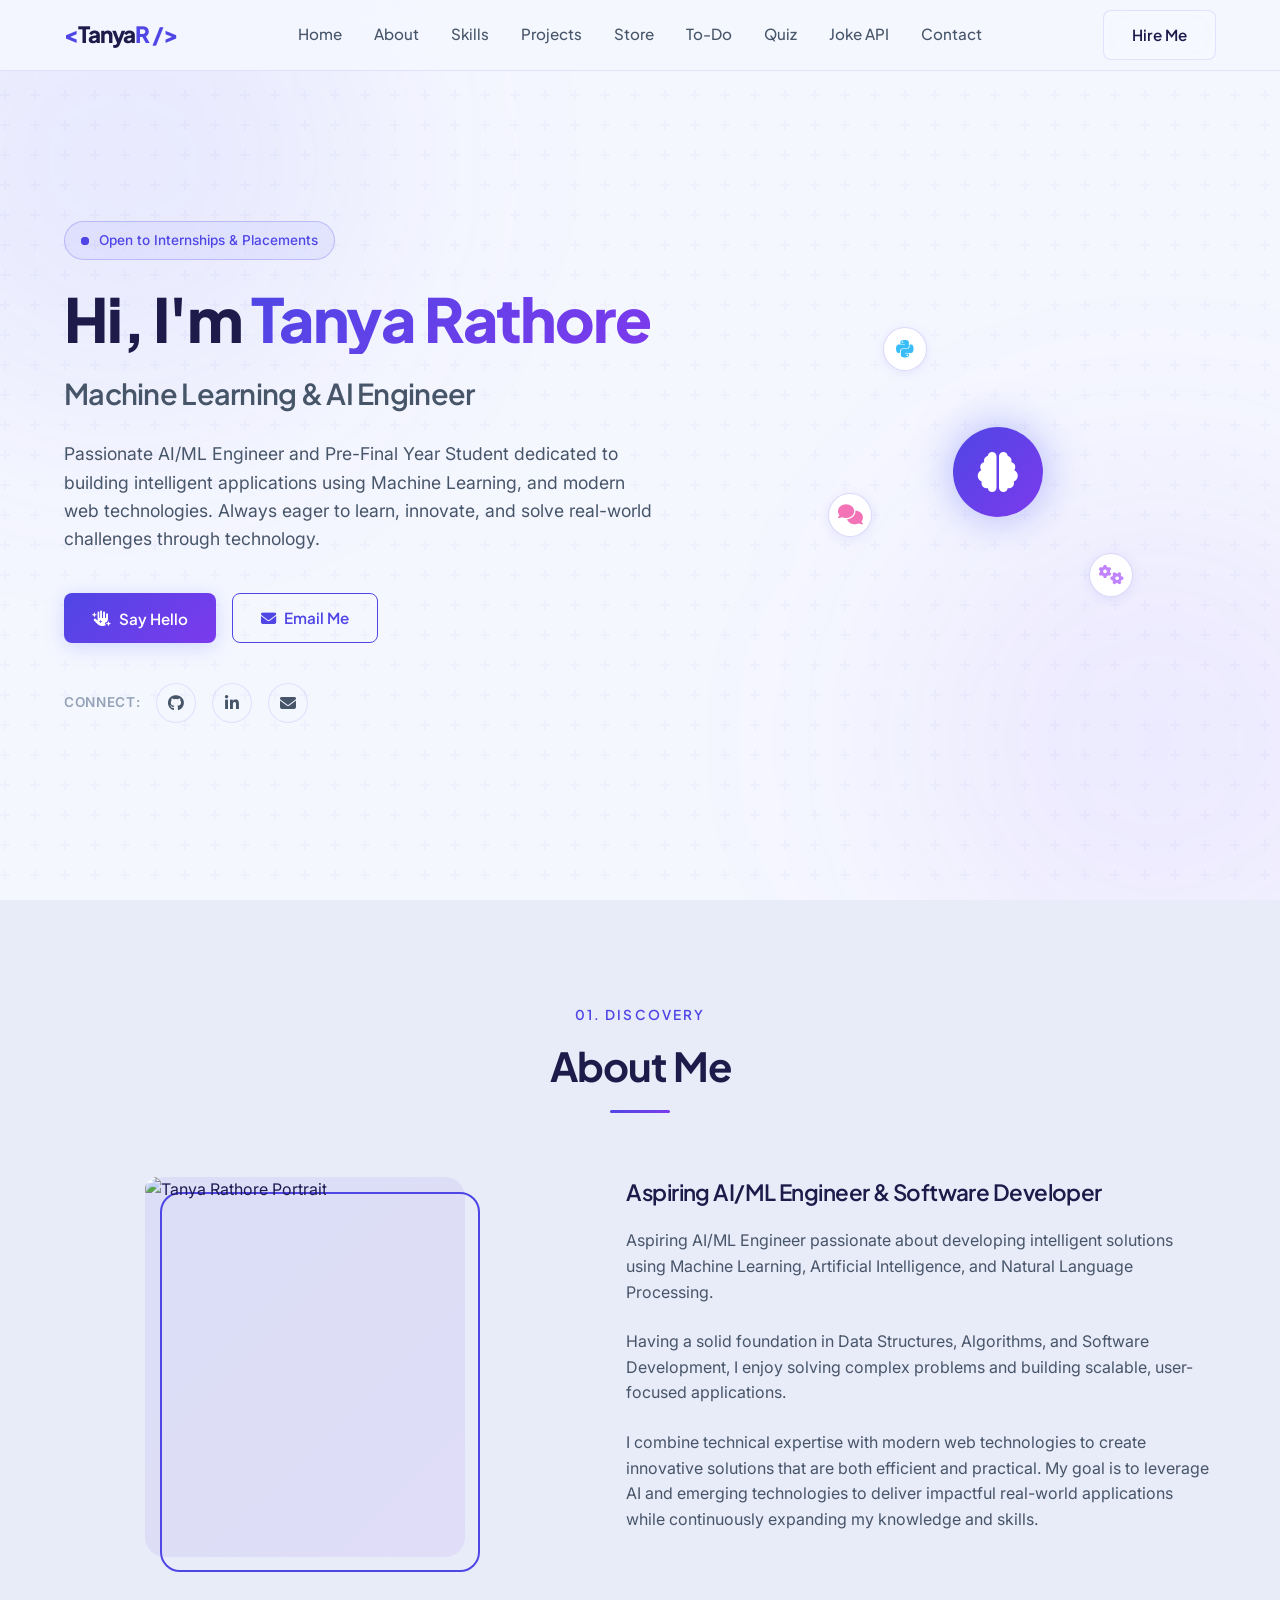
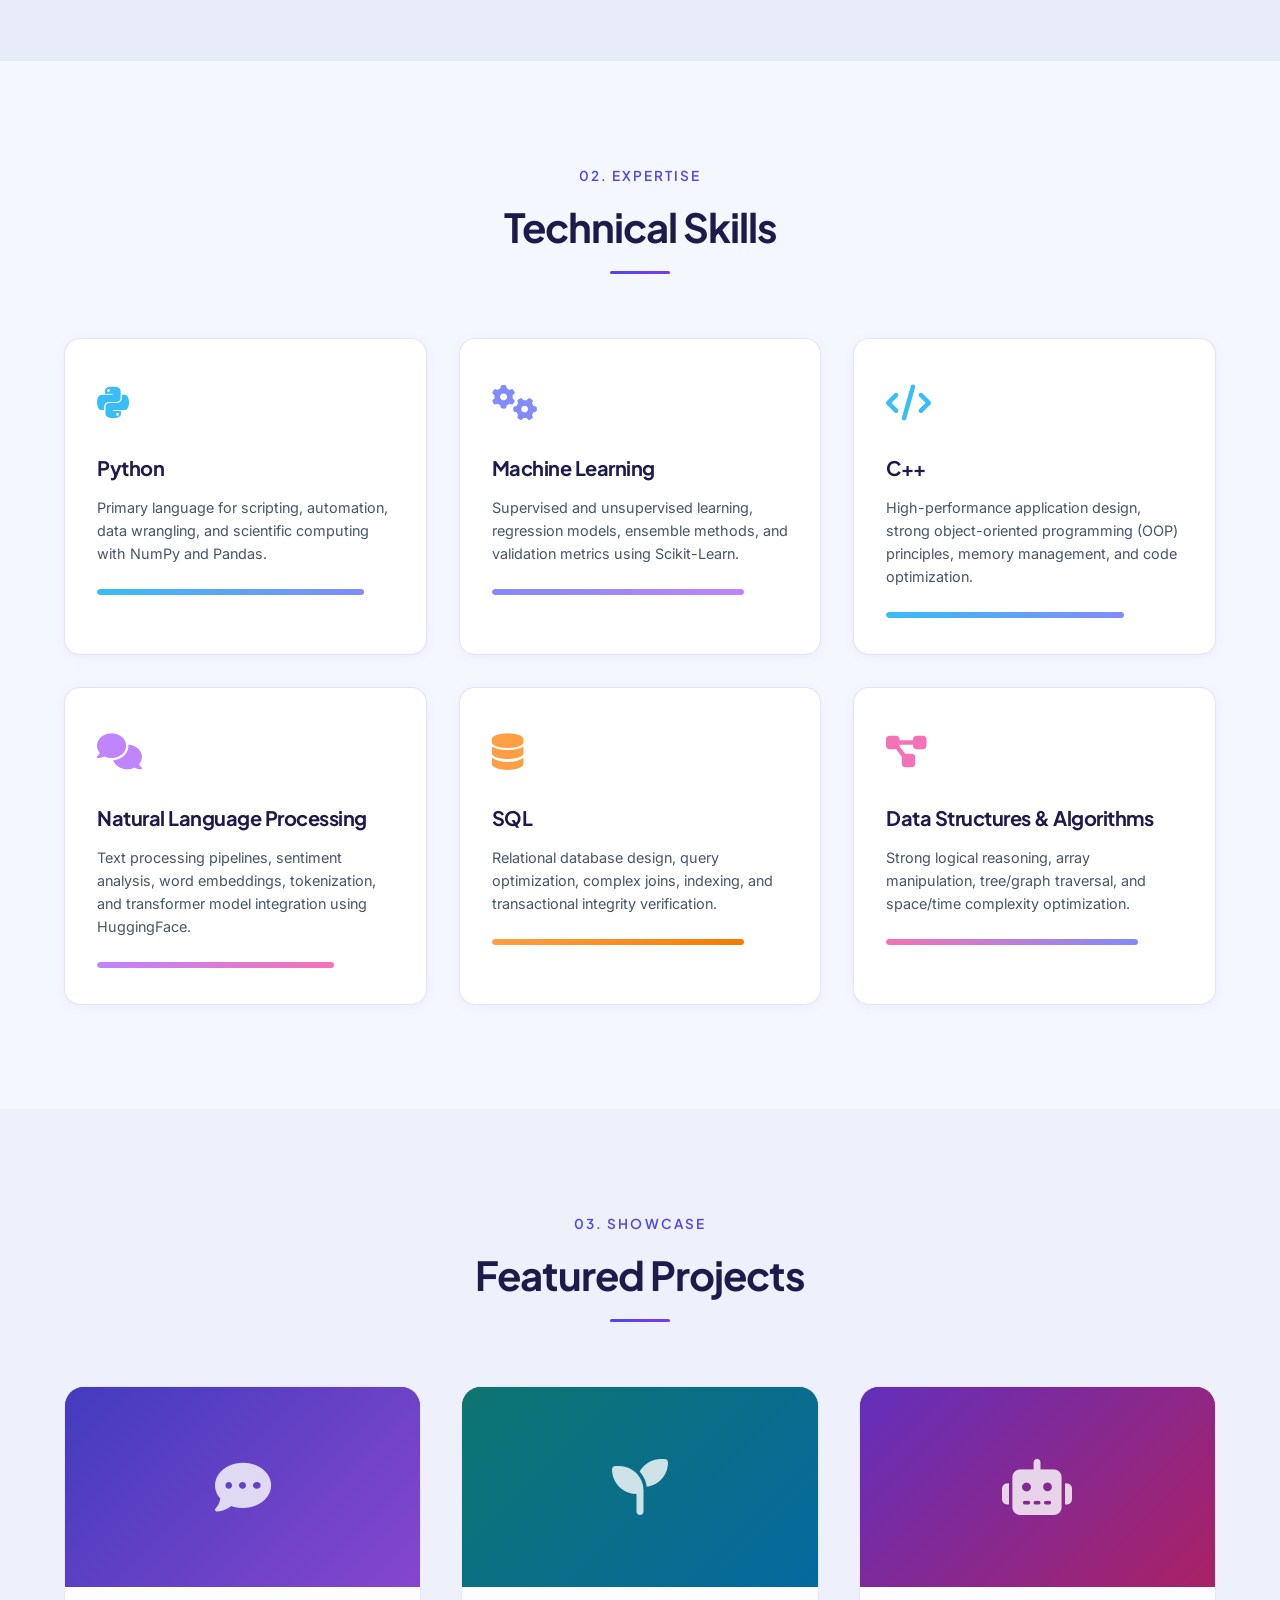
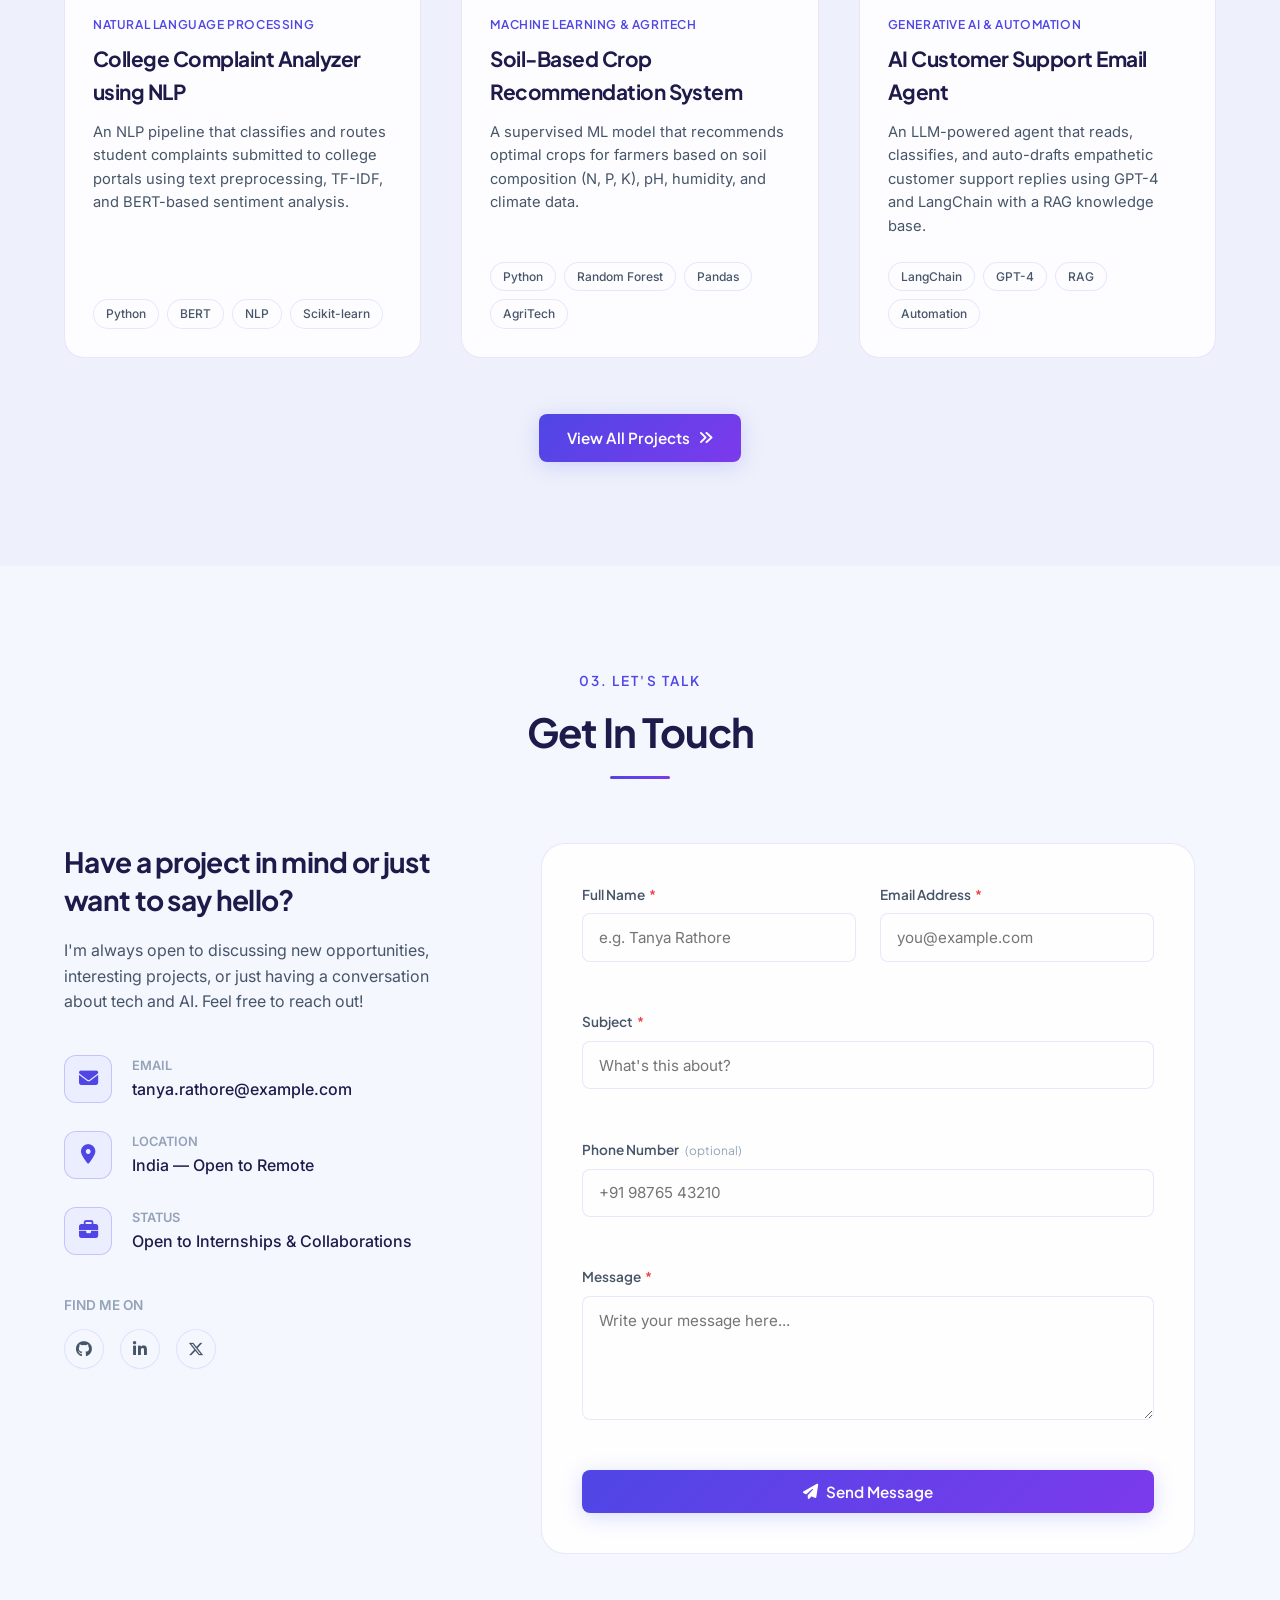
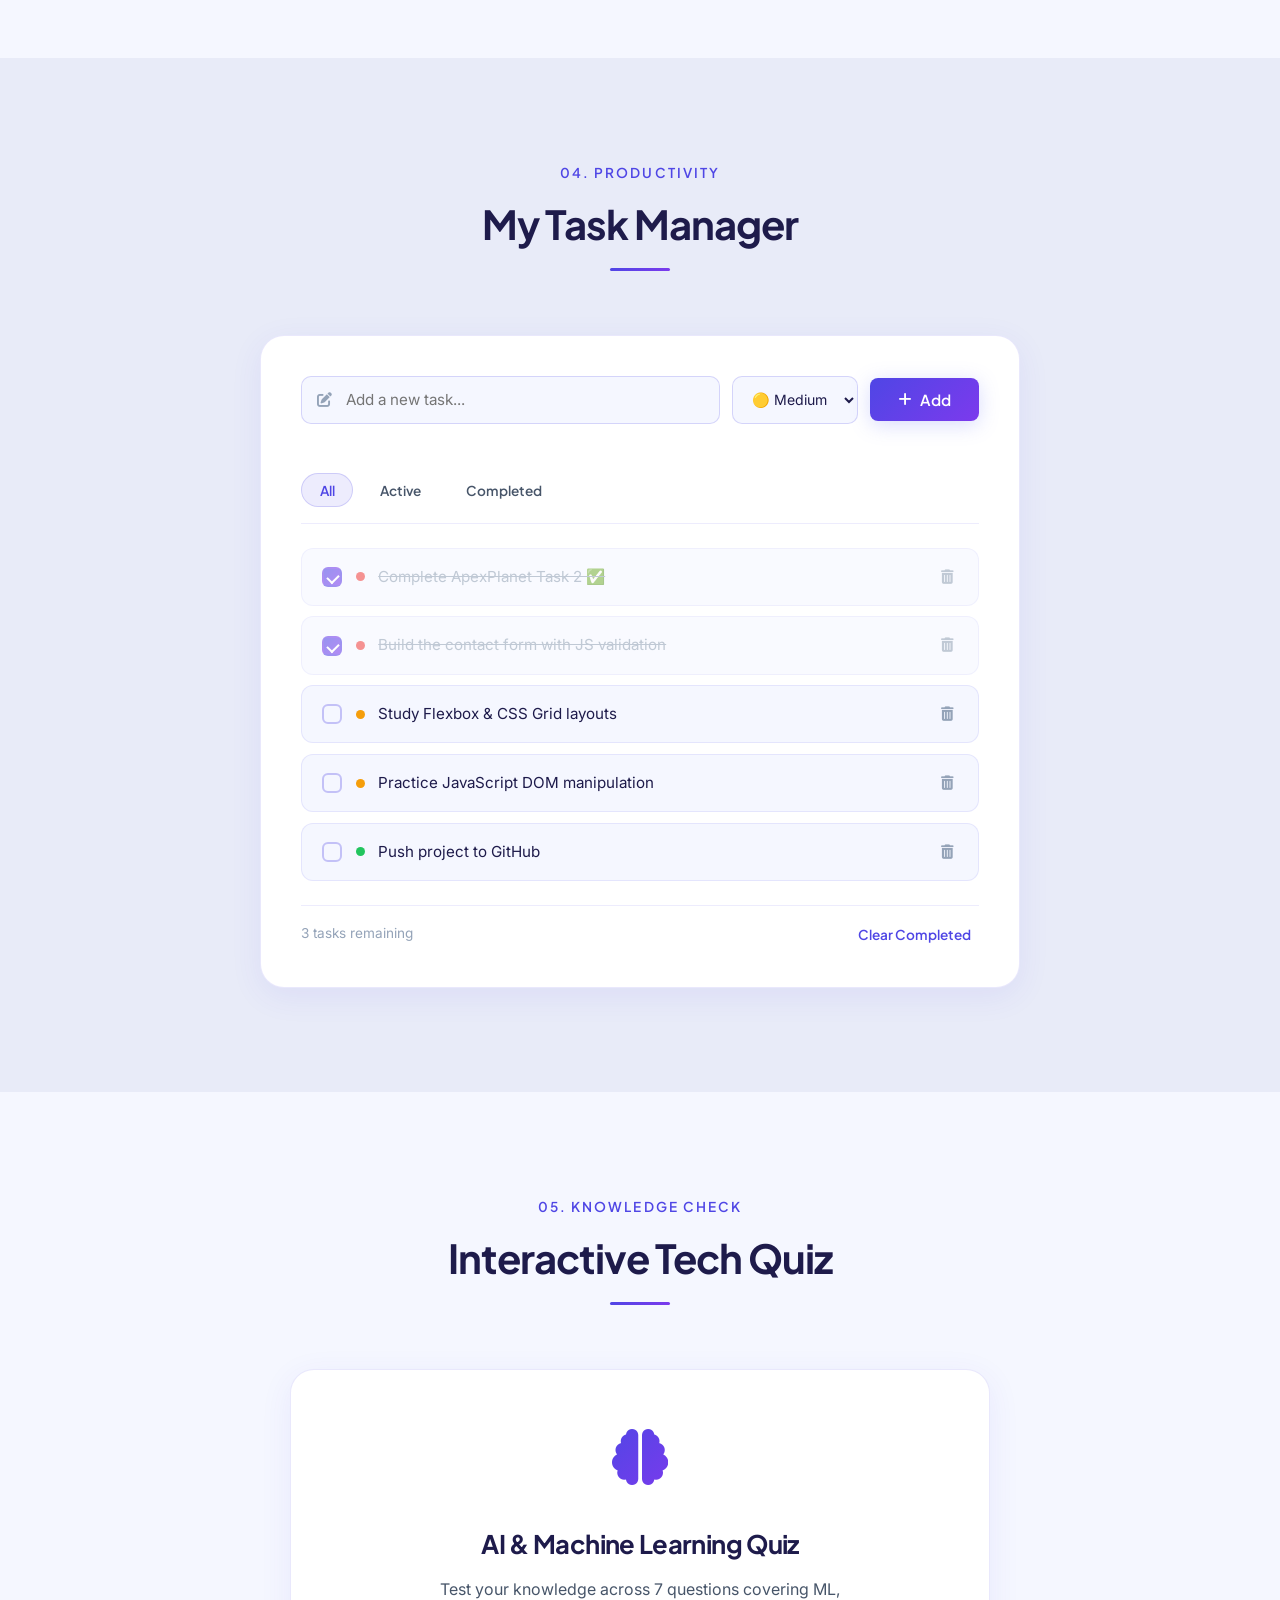
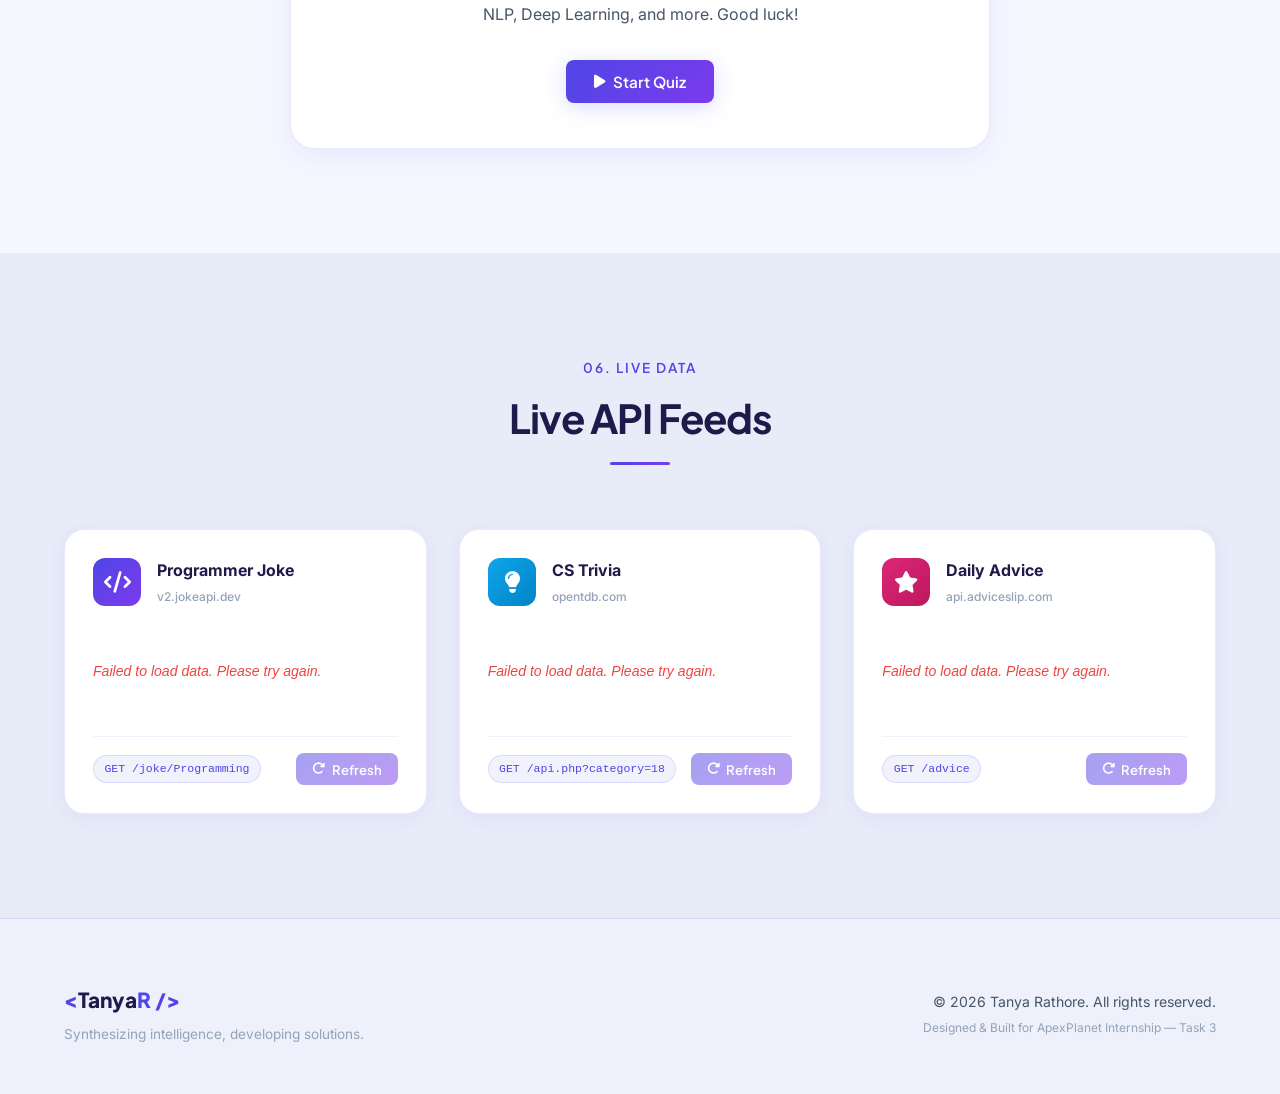
==== commit ed28a201: "completed task5" ====
--- a/index.html
+++ b/index.html
@@ -17,7 +17,7 @@
     <link rel="stylesheet" href="https://cdnjs.cloudflare.com/ajax/libs/font-awesome/6.4.0/css/all.min.css">
     
     <!-- Core CSS stylesheet -->
-    <link rel="stylesheet" href="style.css">
+    <link rel="stylesheet" href="style.min.css">
 </head>
 <body>
 
@@ -139,7 +139,7 @@
                     <!-- Left: Profile Image Frame -->
                     <div class="about-img-wrapper scroll-reveal">
                         <div class="image-frame">
-                            <img src="assets/profile-image.jpg" alt="Tanya Rathore Portrait" class="profile-image">
+                            <img src="assets/profile-image.jpg" alt="Tanya Rathore Portrait" class="profile-image" loading="lazy">
                             <div class="frame-border"></div>
                         </div>
                     </div>
@@ -258,12 +258,12 @@
                 </div>
 
                 <div class="projects-grid">
-                    <!-- Project 1: Neural Style Transfer -->
+                    <!-- Project 1: College Complaint Analyzer using NLP -->
                     <div class="project-card scroll-reveal">
                         <div class="project-img-container">
                             <div class="project-banner style-transfer-banner">
                                 <div class="banner-gradient"></div>
-                                <i class="fa-solid fa-palette banner-icon"></i>
+                                <i class="fa-solid fa-comment-dots banner-icon"></i>
                             </div>
                             <div class="project-links">
                                 <a href="https://github.com" target="_blank" rel="noopener noreferrer" class="proj-link-btn" aria-label="GitHub Repository">
@@ -275,24 +275,24 @@
                             </div>
                         </div>
                         <div class="project-info">
-                            <span class="project-category">Computer Vision &amp; Art</span>
-                            <h3 class="project-title">Neural Style Transfer</h3>
-                            <p class="project-desc">An interactive tool that applies artistic styles from famous paintings to user-uploaded photographs using PyTorch and CNNs.</p>
+                            <span class="project-category">Natural Language Processing</span>
+                            <h3 class="project-title">College Complaint Analyzer using NLP</h3>
+                            <p class="project-desc">An NLP pipeline that classifies and routes student complaints submitted to college portals using text preprocessing, TF-IDF, and BERT-based sentiment analysis.</p>
                             <div class="project-tags">
                                 <span>Python</span>
-                                <span>PyTorch</span>
-                                <span>CNN</span>
-                                <span>Deep Learning</span>
-                            </div>
-                        </div>
-                    </div>
-
-                    <!-- Project 2: Pneumonia Detection -->
+                                <span>BERT</span>
+                                <span>NLP</span>
+                                <span>Scikit-learn</span>
+                            </div>
+                        </div>
+                    </div>
+
+                    <!-- Project 2: Soil-Based Crop Recommendation System -->
                     <div class="project-card scroll-reveal">
                         <div class="project-img-container">
                             <div class="project-banner pneumonia-banner">
                                 <div class="banner-gradient"></div>
-                                <i class="fa-solid fa-file-medical banner-icon"></i>
+                                <i class="fa-solid fa-seedling banner-icon"></i>
                             </div>
                             <div class="project-links">
                                 <a href="https://github.com" target="_blank" rel="noopener noreferrer" class="proj-link-btn" aria-label="GitHub Repository">
@@ -304,24 +304,24 @@
                             </div>
                         </div>
                         <div class="project-info">
-                            <span class="project-category">Medical Diagnostics</span>
-                            <h3 class="project-title">Pneumonia X-Ray Classifier</h3>
-                            <p class="project-desc">Deep learning model designed to analyze pediatric chest X-ray scans and identify signs of pneumonia with high accuracy.</p>
+                            <span class="project-category">Machine Learning &amp; AgriTech</span>
+                            <h3 class="project-title">Soil-Based Crop Recommendation System</h3>
+                            <p class="project-desc">A supervised ML model that recommends optimal crops for farmers based on soil composition (N, P, K), pH, humidity, and climate data.</p>
                             <div class="project-tags">
-                                <span>TensorFlow</span>
-                                <span>Keras</span>
-                                <span>Computer Vision</span>
-                                <span>Healthcare</span>
-                            </div>
-                        </div>
-                    </div>
-
-                    <!-- Project 3: Autonomous Lane Detection -->
+                                <span>Python</span>
+                                <span>Random Forest</span>
+                                <span>Pandas</span>
+                                <span>AgriTech</span>
+                            </div>
+                        </div>
+                    </div>
+
+                    <!-- Project 3: AI Customer Support Email Agent -->
                     <div class="project-card scroll-reveal">
                         <div class="project-img-container">
                             <div class="project-banner autonomous-banner">
                                 <div class="banner-gradient"></div>
-                                <i class="fa-solid fa-car banner-icon"></i>
+                                <i class="fa-solid fa-robot banner-icon"></i>
                             </div>
                             <div class="project-links">
                                 <a href="https://github.com" target="_blank" rel="noopener noreferrer" class="proj-link-btn" aria-label="GitHub Repository">
@@ -333,14 +333,14 @@
                             </div>
                         </div>
                         <div class="project-info">
-                            <span class="project-category">Robotics &amp; Autonomous Systems</span>
-                            <h3 class="project-title">Self-Driving Lane Detector</h3>
-                            <p class="project-desc">Real-time lane-line tracing pipeline for self-driving simulation, utilizing advanced computer vision filters and Hough transform.</p>
+                            <span class="project-category">Generative AI &amp; Automation</span>
+                            <h3 class="project-title">AI Customer Support Email Agent</h3>
+                            <p class="project-desc">An LLM-powered agent that reads, classifies, and auto-drafts empathetic customer support replies using GPT-4 and LangChain with a RAG knowledge base.</p>
                             <div class="project-tags">
-                                <span>Python</span>
-                                <span>OpenCV</span>
-                                <span>NumPy</span>
-                                <span>Self-Driving</span>
+                                <span>LangChain</span>
+                                <span>GPT-4</span>
+                                <span>RAG</span>
+                                <span>Automation</span>
                             </div>
                         </div>
                     </div>
@@ -753,6 +753,6 @@
     </footer>
 
     <!-- Core Javascript logic -->
-    <script src="script.js"></script>
+    <script src="script.min.js"></script>
 </body>
 </html>
--- a/style.min.css
+++ b/style.min.css
@@ -0,0 +1 @@
+:root{--color-bg-darkest:#f5f7ff;--color-bg-darker:#eef0fb;--color-bg-card:rgba(255,255,255,0.85);--color-primary:#4f46e5;--color-secondary:#7c3aed;--color-accent:#0ea5e9;--color-accent-pink:#db2777;--color-text-primary:#1e1b4b;--color-text-secondary:#475569;--color-text-muted:#94a3b8;--border-glass:rgba(79,70,229,0.12);--border-glow:rgba(79,70,229,0.25);--gradient-primary:linear-gradient(135deg,var(--color-primary) 0%,var(--color-secondary) 100%);--gradient-accent:linear-gradient(135deg,var(--color-accent) 0%,var(--color-accent-pink) 100%);--gradient-dark:linear-gradient(180deg,var(--color-bg-darkest) 0%,var(--color-bg-darker) 100%);--gradient-radial-glow:radial-gradient(circle,rgba(79,70,229,0.08) 0%,rgba(255,255,255,0) 70%);--font-heading:'Plus Jakarta Sans',sans-serif;--font-body:'Inter',sans-serif;--container-max-width:1200px;--transition-smooth:all 0.4s cubic-bezier(0.25,0.8,0.25,1);--transition-fast:all 0.2s ease-in-out;}*{margin:0;padding:0;box-sizing:border-box;}html{scroll-behavior:smooth;font-size:16px;}body{background-color:var(--color-bg-darkest);color:var(--color-text-primary);font-family:var(--font-body);line-height:1.6;overflow-x:hidden;background-image:radial-gradient(at 0% 0%,rgba(79,70,229,0.06) 0px,transparent 50%),radial-gradient(at 100% 100%,rgba(124,58,237,0.06) 0px,transparent 50%);}.container{width:100%;max-width:var(--container-max-width);margin:0 auto;padding:0 1.5rem;}section{position:relative;overflow:hidden;}.section-padding{padding:6.5rem 0;}.scroll-reveal{opacity:0;transform:translateY(40px);transition:opacity 0.8s cubic-bezier(0.25,1,0.5,1),transform 0.8s cubic-bezier(0.25,1,0.5,1);}.scroll-reveal.revealed{opacity:1;transform:translateY(0);}h1,h2,h3,h4,h5,h6{font-family:var(--font-heading);font-weight:700;letter-spacing:-0.025em;color:var(--color-text-primary);}.text-gradient{background:var(--gradient-primary);-webkit-background-clip:text;-webkit-text-fill-color:transparent;background-clip:text;display:inline-block;}.btn{display:inline-flex;align-items:center;justify-content:center;gap:0.5rem;padding:0.75rem 1.75rem;border-radius:8px;font-family:var(--font-heading);font-weight:600;font-size:0.95rem;cursor:pointer;transition:var(--transition-smooth);text-decoration:none;}.btn-primary{background:var(--gradient-primary);color:#ffffff;border:none;box-shadow:0 4px 20px rgba(129,140,248,0.3);}.btn-primary:hover{transform:translateY(-3px);box-shadow:0 6px 25px rgba(129,140,248,0.5);}.btn-secondary{background:rgba(255,255,255,0.08);color:var(--color-text-primary);border:1px solid var(--border-glass);backdrop-filter:blur(10px);}.btn-secondary:hover{background:rgba(255,255,255,0.15);border-color:rgba(255,255,255,0.2);transform:translateY(-2px);}.btn-outline{background:transparent;color:var(--color-primary);border:1px solid var(--color-primary);}.btn-outline:hover{background:rgba(129,140,248,0.1);transform:translateY(-3px);}.btn-block{display:flex;width:100%;}.navbar-header{position:fixed;top:0;left:0;width:100%;z-index:1000;background:rgba(245,247,255,0.85);backdrop-filter:blur(12px);-webkit-backdrop-filter:blur(12px);border-bottom:1px solid var(--border-glass);transition:var(--transition-smooth);}.navbar-header.nav-scrolled{padding:0.5rem 0;box-shadow:0 4px 20px rgba(79,70,229,0.1);background:rgba(245,247,255,0.95);}.nav-container{display:flex;align-items:center;justify-content:space-between;height:70px;}.nav-logo{font-family:var(--font-heading);font-weight:800;font-size:1.4rem;color:var(--color-text-primary);text-decoration:none;letter-spacing:-0.05em;transition:var(--transition-fast);}.logo-accent{color:var(--color-primary);}.nav-logo:hover{transform:scale(1.03);}.nav-menu{display:flex;}.nav-list{display:flex;list-style:none;gap:2rem;}.nav-link{text-decoration:none;color:var(--color-text-secondary);font-family:var(--font-heading);font-weight:500;font-size:0.95rem;transition:var(--transition-fast);position:relative;padding:0.5rem 0;}.nav-link::after{content:'';position:absolute;bottom:0;left:0;width:0;height:2px;background:var(--gradient-primary);transition:var(--transition-fast);}.nav-link:hover,.nav-link.active{color:var(--color-text-primary);}.nav-link.active::after,.nav-link:hover::after{width:100%;}.nav-actions{display:flex;align-items:center;gap:1rem;}.menu-toggle-btn{display:none;flex-direction:column;justify-content:space-between;width:24px;height:18px;background:transparent;border:none;cursor:pointer;z-index:1100;}.menu-toggle-btn .bar{width:100%;height:2px;background-color:var(--color-text-primary);transition:var(--transition-smooth);}.hero-section{min-height:100vh;display:flex;align-items:center;padding-top:100px;padding-bottom:3.5rem;background-color:var(--color-bg-darkest);background-image:url("data:image/svg+xml,%3Csvg width='60' height='60' viewBox='0 0 60 60' xmlns='http://www.w3.org/2000/svg'%3E%3Cg fill='none' fill-rule='evenodd'%3E%3Cg fill='%234f46e5' fill-opacity='0.03'%3E%3Cpath d='M36 34v-4h-2v4h-4v2h4v4h2v-4h4v-2h-4zm0-30V0h-2v4h-4v2h4v4h2V6h4V4h-4zM6 34v-4H4v4H0v2h4v4h2v-4h4v-2H6zM6 4V0H4v4H0v2h4v4h2V6h4V4H6z'/%3E%3C/g%3E%3C/g%3E%3C/svg%3E");}.hero-bg-glow{position:absolute;width:500px;height:500px;border-radius:50%;filter:blur(120px);z-index:1;pointer-events:none;}.glow-1{top:-10%;left:-10%;background:rgba(79,70,229,0.08);}.glow-2{bottom:-10%;right:-10%;background:rgba(124,58,237,0.07);}.hero-grid{display:grid;grid-template-columns:1.2fr 0.8fr;gap:4rem;align-items:center;z-index:2;}.status-badge{display:inline-flex;align-items:center;gap:0.6rem;padding:0.5rem 1rem;background:rgba(129,140,248,0.1);border:1px solid var(--border-glow);border-radius:50px;font-size:0.85rem;font-weight:500;color:var(--color-primary);margin-bottom:1.5rem;}.pulse-dot{width:8px;height:8px;background-color:var(--color-primary);border-radius:50%;position:relative;}.pulse-dot::after{content:'';position:absolute;top:0;left:0;width:100%;height:100%;border-radius:50%;background-color:var(--color-primary);animation:pulse 1.8s infinite;}@keyframes pulse{0%{transform:scale(1);opacity:0.8;}100%{transform:scale(2.8);opacity:0;}}.hero-title{font-size:3.8rem;line-height:1.15;margin-bottom:1rem;font-weight:800;}.hero-subtitle{font-size:1.8rem;color:var(--color-text-secondary);font-weight:600;margin-bottom:1.5rem;}.hero-description{font-size:1.1rem;color:var(--color-text-secondary);max-width:600px;margin-bottom:2.5rem;}.hero-actions{display:flex;gap:1rem;margin-bottom:2.5rem;}.hero-socials{display:flex;align-items:center;gap:1rem;}.socials-label{font-size:0.85rem;color:var(--color-text-muted);font-weight:600;text-transform:uppercase;letter-spacing:0.05em;}.social-icons{display:flex;gap:1rem;}.social-icon{display:inline-flex;align-items:center;justify-content:center;width:40px;height:40px;border-radius:50%;border:1px solid var(--border-glass);background:rgba(255,255,255,0.03);color:var(--color-text-secondary);transition:var(--transition-smooth);text-decoration:none;}.social-icon:hover{color:var(--color-primary);border-color:var(--color-primary);background:rgba(129,140,248,0.08);transform:translateY(-3px) scale(1.05);}.hero-visual{display:flex;justify-content:center;align-items:center;}.visual-wrapper{position:relative;width:320px;height:320px;}.tech-orb{position:absolute;top:50%;left:50%;transform:translate(-50%,-50%);width:90px;height:90px;border-radius:50%;background:var(--gradient-primary);box-shadow:0 0 40px rgba(129,140,248,0.6);display:flex;align-items:center;justify-content:center;font-size:2.5rem;color:#ffffff;z-index:5;animation:float 4s ease-in-out infinite;}@keyframes float{0%,100%{transform:translate(-50%,-52%);}50%{transform:translate(-50%,-48%);}}.orbit-ring{position:absolute;top:50%;left:50%;border:1px dashed rgba(255,255,255,0.1);border-radius:50%;transform:translate(-50%,-50%);}.ring-1{width:200px;height:200px;animation:spin-clockwise 20s linear infinite;}.ring-2{width:300px;height:300px;animation:spin-counter 30s linear infinite;}.orbit-node{position:absolute;width:44px;height:44px;border-radius:50%;background:#ffffff;border:1px solid rgba(79,70,229,0.2);box-shadow:0 2px 12px rgba(79,70,229,0.1);display:flex;align-items:center;justify-content:center;font-size:1.25rem;transition:var(--transition-smooth);}.orbit-node:hover{border-color:var(--color-primary);box-shadow:0 0 20px rgba(129,140,248,0.4);color:var(--color-primary);transform:scale(1.15);}.node-py{top:15px;left:45px;color:#38bdf8;animation:node-counter-spin 20s linear infinite;}.node-ml{bottom:35px;right:25px;color:#c084fc;animation:node-counter-spin 20s linear infinite;}.node-dl{bottom:95px;left:-10px;color:#f472b6;animation:node-spin 30s linear infinite;}@keyframes spin-clockwise{0%{transform:translate(-50%,-50%) rotate(0deg);}100%{transform:translate(-50%,-50%) rotate(360deg);}}@keyframes spin-counter{0%{transform:translate(-50%,-50%) rotate(360deg);}100%{transform:translate(-50%,-50%) rotate(0deg);}}@keyframes node-spin{0%{transform:rotate(0deg);}100%{transform:rotate(360deg);}}@keyframes node-counter-spin{0%{transform:rotate(360deg);}100%{transform:rotate(0deg);}}.section-header{margin-bottom:4rem;text-align:center;}.section-tag{font-family:var(--font-heading);font-size:0.85rem;font-weight:600;color:var(--color-primary);letter-spacing:0.15em;text-transform:uppercase;display:block;margin-bottom:0.5rem;}.section-title{font-size:2.5rem;margin-bottom:0.75rem;}.section-underline{width:60px;height:3px;background:var(--gradient-primary);margin:0 auto;border-radius:10px;}.about-section{background-color:#e8ebf8;}.about-grid{display:grid;grid-template-columns:0.9fr 1.1fr;gap:5rem;align-items:center;}.about-img-wrapper{display:flex;justify-content:center;}.image-frame{position:relative;width:320px;height:380px;border-radius:20px;z-index:2;}.profile-image{width:100%;height:100%;object-fit:cover;border-radius:20px;position:relative;z-index:3;filter:grayscale(10%) contrast(105%);transition:var(--transition-smooth);}.image-frame::before{content:'';position:absolute;top:0;left:0;width:100%;height:100%;border-radius:20px;background:var(--gradient-primary);opacity:0.08;z-index:4;transition:var(--transition-smooth);pointer-events:none;}.frame-border{position:absolute;top:15px;left:15px;width:100%;height:100%;border:2px solid var(--color-primary);border-radius:20px;z-index:1;transition:var(--transition-smooth);}.image-frame:hover .profile-image{transform:translateY(-10px) translateX(-10px);filter:grayscale(0%);}.image-frame:hover::before{opacity:0;}.image-frame:hover .frame-border{transform:translateY(10px) translateX(10px);border-color:var(--color-secondary);}.about-subtitle{font-size:1.4rem;margin-bottom:1.25rem;line-height:1.4;font-weight:600;}.about-paragraph{color:var(--color-text-secondary);margin-bottom:1.5rem;font-size:1rem;}.about-stats-grid{display:grid;grid-template-columns:repeat(3,1fr);gap:1.5rem;margin-top:2.5rem;}.stat-card{background:rgba(255,255,255,0.02);border:1px solid var(--border-glass);padding:1.25rem 1rem;border-radius:12px;text-align:center;transition:var(--transition-smooth);}.stat-card:hover{transform:translateY(-5px);background:rgba(255,255,255,0.05);border-color:var(--border-glow);}.stat-num{display:block;font-family:var(--font-heading);font-size:1.75rem;font-weight:800;color:var(--color-primary);margin-bottom:0.25rem;}.stat-label{font-size:0.8rem;color:var(--color-text-secondary);font-weight:500;}.skills-section{background-color:#f5f7ff;}.skills-grid{display:grid;grid-template-columns:repeat(auto-fill,minmax(280px,1fr));gap:2rem;}.skill-card{background:#ffffff;border:1px solid rgba(79,70,229,0.15);border-radius:16px;padding:2.25rem 2rem;transition:var(--transition-smooth);position:relative;overflow:hidden;box-shadow:0 2px 12px rgba(79,70,229,0.06);}.skill-card::after{content:'';position:absolute;top:0;left:0;width:100%;height:100%;background:radial-gradient(circle at top right,rgba(79,70,229,0.05),transparent 70%);opacity:0;transition:var(--transition-smooth);pointer-events:none;}.skill-card:hover{transform:translateY(-8px);border-color:var(--color-primary);box-shadow:0 12px 30px rgba(79,70,229,0.15);}.skill-card:hover::after{opacity:1;}.skill-icon{font-size:2.25rem;margin-bottom:1.25rem;display:inline-block;}.skill-name{font-size:1.25rem;margin-bottom:0.75rem;font-weight:700;}.skill-desc{font-size:0.9rem;color:var(--color-text-secondary);margin-bottom:1.5rem;}.skill-progress-bar{width:100%;height:6px;background:rgba(255,255,255,0.05);border-radius:10px;overflow:hidden;}.progress-fill{height:100%;border-radius:10px;background:var(--gradient-primary);}.python-color{color:#38bdf8;}.python-fill{width:90%;background:linear-gradient(90deg,#38bdf8,#818cf8);}.ml-color{color:#818cf8;}.ml-fill{width:85%;background:linear-gradient(90deg,#818cf8,#c084fc);}.cpp-color{color:#38bdf8;}.cpp-fill{width:80%;background:linear-gradient(90deg,#38bdf8,#818cf8);}.nlp-color{color:#c084fc;}.nlp-fill{width:80%;background:linear-gradient(90deg,#c084fc,#f472b6);}.sql-color{color:#ff9f43;}.sql-fill{width:85%;background:linear-gradient(90deg,#ff9f43,#f57c00);}.dsa-color{color:#f472b6;}.dsa-fill{width:85%;background:linear-gradient(90deg,#f472b6,#818cf8);}.projects-section{background-color:var(--color-bg-darker);}.projects-grid{display:grid;grid-template-columns:repeat(auto-fill,minmax(340px,1fr));gap:2.5rem;}.project-card{background:var(--color-bg-card);border:1px solid var(--border-glass);border-radius:20px;overflow:hidden;display:flex;flex-direction:column;height:100%;transition:var(--transition-smooth);backdrop-filter:blur(16px);-webkit-backdrop-filter:blur(16px);}.project-card:hover{transform:translateY(-10px);border-color:var(--border-glow);box-shadow:0 15px 35px rgba(0,0,0,0.4);}.project-img-container{position:relative;height:200px;overflow:hidden;}.project-banner{width:100%;height:100%;display:flex;align-items:center;justify-content:center;position:relative;}.banner-icon{font-size:3.5rem;color:rgba(255,255,255,0.8);z-index:2;transition:var(--transition-smooth);}.banner-gradient{position:absolute;top:0;left:0;width:100%;height:100%;opacity:0.75;z-index:1;transition:var(--transition-smooth);}.style-transfer-banner{background:#1e1b4b;}.style-transfer-banner .banner-gradient{background:linear-gradient(135deg,#4f46e5 0%,#a855f7 100%);}.pneumonia-banner{background:#0f172a;}.pneumonia-banner .banner-gradient{background:linear-gradient(135deg,#0d9488 0%,#0284c7 100%);}.autonomous-banner{background:#180f2a;}.autonomous-banner .banner-gradient{background:linear-gradient(135deg,#7c3aed 0%,#db2777 100%);}.project-links{position:absolute;top:0;left:0;width:100%;height:100%;background:rgba(9,11,17,0.75);backdrop-filter:blur(4px);display:flex;align-items:center;justify-content:center;gap:1.25rem;opacity:0;z-index:3;transition:var(--transition-smooth);}.project-card:hover .project-links{opacity:1;}.project-card:hover .banner-icon{transform:scale(0.85);}.proj-link-btn{display:inline-flex;align-items:center;justify-content:center;width:46px;height:46px;border-radius:50%;background:#ffffff;color:var(--color-bg-darkest);font-size:1.2rem;transition:var(--transition-smooth);text-decoration:none;}.proj-link-btn:hover{background:var(--color-primary);color:#ffffff;transform:scale(1.1);}.project-info{padding:1.75rem;display:flex;flex-direction:column;flex-grow:1;}.project-category{font-family:var(--font-heading);font-size:0.75rem;font-weight:600;color:var(--color-primary);text-transform:uppercase;letter-spacing:0.05em;margin-bottom:0.5rem;}.project-title{font-size:1.3rem;margin-bottom:0.75rem;}.project-desc{color:var(--color-text-secondary);font-size:0.92rem;margin-bottom:1.5rem;flex-grow:1;}.project-tags{display:flex;flex-wrap:wrap;gap:0.5rem;}.project-tags span{font-size:0.75rem;font-weight:500;padding:0.25rem 0.75rem;background:rgba(255,255,255,0.05);border:1px solid var(--border-glass);border-radius:50px;color:var(--color-text-secondary);}.contact-section{background-color:var(--color-bg-darkest);}.contact-grid{display:grid;grid-template-columns:0.95fr 1.05fr;gap:4.5rem;align-items:flex-start;}.contact-title{font-size:1.75rem;line-height:1.35;margin-bottom:1.25rem;}.contact-text{color:var(--color-text-secondary);font-size:1rem;margin-bottom:2.5rem;}.contact-details{display:flex;flex-direction:column;gap:1.75rem;margin-bottom:2.5rem;}.contact-item{display:flex;align-items:center;gap:1.25rem;}.contact-icon{display:inline-flex;align-items:center;justify-content:center;width:48px;height:48px;border-radius:12px;background:rgba(129,140,248,0.08);border:1px solid var(--border-glow);color:var(--color-primary);font-size:1.2rem;}.contact-item-text{display:flex;flex-direction:column;}.contact-label{font-size:0.8rem;color:var(--color-text-muted);font-weight:600;text-transform:uppercase;}.contact-link,.contact-value{font-size:1rem;color:var(--color-text-primary);text-decoration:none;font-weight:500;transition:var(--transition-fast);}.contact-link:hover{color:var(--color-primary);}.contact-socials-wrapper{display:flex;flex-direction:column;gap:0.75rem;}.contact-socials-title{font-size:0.85rem;color:var(--color-text-muted);font-weight:600;text-transform:uppercase;}.contact-socials{display:flex;gap:1rem;}.contact-form-container{background:var(--color-bg-card);border:1px solid var(--border-glass);border-radius:24px;padding:2.5rem;backdrop-filter:blur(16px);-webkit-backdrop-filter:blur(16px);}.contact-form{display:flex;flex-direction:column;gap:1.5rem;}.form-row{display:grid;grid-template-columns:1fr 1fr;gap:1.5rem;}.form-group{display:flex;flex-direction:column;gap:0.5rem;}.form-group label{font-family:var(--font-heading);font-size:0.85rem;font-weight:600;color:var(--color-text-secondary);}.form-group input,.form-group textarea{background:rgba(255,255,255,0.03);border:1px solid var(--border-glass);border-radius:8px;padding:0.85rem 1rem;color:var(--color-text-primary);font-family:var(--font-body);font-size:0.95rem;transition:var(--transition-fast);}.form-group input:focus,.form-group textarea:focus{outline:none;border-color:var(--color-primary);background:rgba(255,255,255,0.06);box-shadow:0 0 10px rgba(129,140,248,0.15);}.form-group.has-error input,.form-group.has-error textarea{border-color:#ef4444;box-shadow:0 0 8px rgba(239,68,68,0.2);}.form-group.is-valid input,.form-group.is-valid textarea{border-color:#22c55e;box-shadow:0 0 8px rgba(34,197,94,0.15);}.field-error{font-size:0.8rem;color:#ef4444;font-weight:500;min-height:1.1rem;display:block;transition:var(--transition-fast);}.required-star{color:#ef4444;margin-left:2px;}.optional-tag{font-size:0.75rem;color:var(--color-text-muted);font-weight:400;margin-left:4px;}.btn.btn-loading{opacity:0.7;cursor:not-allowed;pointer-events:none;}.form-success-msg{display:none;align-items:center;gap:1rem;background:rgba(34,197,94,0.08);border:1px solid rgba(34,197,94,0.3);border-radius:12px;padding:1.25rem 1.5rem;margin-bottom:1.5rem;color:#16a34a;font-weight:500;}.form-success-msg.visible{display:flex;}.form-success-msg i{font-size:1.5rem;flex-shrink:0;}.todo-section{background-color:#e8ebf8;}.todo-wrapper{max-width:760px;margin:0 auto;background:#ffffff;border:1px solid rgba(79,70,229,0.12);border-radius:24px;padding:2.5rem;box-shadow:0 8px 32px rgba(79,70,229,0.08);}.todo-input-panel{margin-bottom:1.5rem;}.todo-input-row{display:flex;gap:0.75rem;align-items:center;}.todo-text-input-wrap{flex:1;position:relative;display:flex;align-items:center;}.todo-input-icon{position:absolute;left:1rem;color:var(--color-text-muted);font-size:0.95rem;pointer-events:none;}.todo-text-input{width:100%;padding:0.85rem 1rem 0.85rem 2.75rem;border:1px solid rgba(79,70,229,0.2);border-radius:10px;font-family:var(--font-body);font-size:0.95rem;color:var(--color-text-primary);background:var(--color-bg-darkest);transition:var(--transition-fast);}.todo-text-input:focus{outline:none;border-color:var(--color-primary);box-shadow:0 0 10px rgba(129,140,248,0.2);}.todo-text-input.input-shake{animation:shake 0.4s ease;}@keyframes shake{0%,100%{transform:translateX(0);}20%{transform:translateX(-6px);}40%{transform:translateX(6px);}60%{transform:translateX(-4px);}80%{transform:translateX(4px);}}.todo-priority-select{padding:0.85rem 0.9rem;border:1px solid rgba(79,70,229,0.2);border-radius:10px;font-family:var(--font-body);font-size:0.88rem;color:var(--color-text-primary);background:var(--color-bg-darkest);cursor:pointer;transition:var(--transition-fast);white-space:nowrap;}.todo-priority-select:focus{outline:none;border-color:var(--color-primary);}.todo-input-error{display:block;margin-top:0.5rem;font-size:0.8rem;color:#ef4444;font-weight:500;min-height:1.1rem;}.todo-filters{display:flex;gap:0.5rem;margin-bottom:1.5rem;border-bottom:1px solid rgba(79,70,229,0.1);padding-bottom:1rem;}.todo-filter-btn{padding:0.45rem 1.1rem;border-radius:50px;border:1px solid transparent;background:transparent;font-family:var(--font-heading);font-size:0.85rem;font-weight:600;color:var(--color-text-secondary);cursor:pointer;transition:var(--transition-fast);}.todo-filter-btn:hover{background:rgba(79,70,229,0.06);color:var(--color-primary);}.todo-filter-btn.active{background:rgba(79,70,229,0.1);border-color:rgba(79,70,229,0.2);color:var(--color-primary);}.todo-list{list-style:none;display:flex;flex-direction:column;gap:0.65rem;min-height:60px;}.todo-item{display:flex;align-items:center;gap:0.85rem;padding:1rem 1.25rem;background:var(--color-bg-darkest);border:1px solid rgba(79,70,229,0.1);border-radius:12px;transition:var(--transition-smooth);animation:task-in 0.35s cubic-bezier(0.25,1,0.5,1);}@keyframes task-in{from{opacity:0;transform:translateY(-10px);}to{opacity:1;transform:translateY(0);}}.todo-item:hover{border-color:rgba(79,70,229,0.25);box-shadow:0 4px 12px rgba(79,70,229,0.07);transform:translateX(3px);}.todo-item.completed{opacity:0.58;}.todo-item.completed .todo-item-text{text-decoration:line-through;color:var(--color-text-muted);}.todo-item.removing{animation:task-out 0.3s ease forwards;}@keyframes task-out{to{opacity:0;transform:translateX(30px);max-height:0;padding:0;margin:0;border-width:0;}}.todo-checkbox{appearance:none;-webkit-appearance:none;width:20px;height:20px;border-radius:6px;border:2px solid rgba(79,70,229,0.3);background:transparent;cursor:pointer;flex-shrink:0;transition:var(--transition-fast);position:relative;}.todo-checkbox:checked{background:var(--gradient-primary);border-color:transparent;}.todo-checkbox:checked::after{content:'';position:absolute;top:3px;left:5px;width:6px;height:9px;border:2px solid #fff;border-top:none;border-left:none;transform:rotate(45deg);}.todo-checkbox:hover{border-color:var(--color-primary);}.todo-item-text{flex:1;font-size:0.95rem;color:var(--color-text-primary);word-break:break-word;transition:var(--transition-fast);}.todo-priority-dot{width:9px;height:9px;border-radius:50%;flex-shrink:0;}.priority-dot-low{background:#22c55e;}.priority-dot-medium{background:#f59e0b;}.priority-dot-high{background:#ef4444;}.todo-delete-btn{background:transparent;border:none;color:var(--color-text-muted);cursor:pointer;font-size:0.9rem;padding:0.25rem;border-radius:6px;transition:var(--transition-fast);flex-shrink:0;display:flex;align-items:center;}.todo-delete-btn:hover{color:#ef4444;background:rgba(239,68,68,0.08);}.todo-empty{display:none;flex-direction:column;align-items:center;justify-content:center;gap:0.75rem;padding:3rem 1rem;color:var(--color-text-muted);text-align:center;}.todo-empty.visible{display:flex;}.todo-empty i{font-size:2.5rem;opacity:0.4;}.todo-empty p{font-size:0.95rem;}.todo-stats{display:flex;justify-content:space-between;align-items:center;margin-top:1.5rem;padding-top:1rem;border-top:1px solid rgba(79,70,229,0.1);font-size:0.85rem;color:var(--color-text-muted);}.todo-clear-btn{background:transparent;border:none;font-size:0.85rem;color:var(--color-primary);font-family:var(--font-heading);font-weight:600;cursor:pointer;transition:var(--transition-fast);padding:0.25rem 0.5rem;border-radius:6px;}.todo-clear-btn:hover{background:rgba(79,70,229,0.08);}@media (max-width:600px){.todo-input-row{flex-wrap:wrap;}.todo-text-input-wrap{width:100%;}.todo-priority-select{flex:1;}.todo-wrapper{padding:1.5rem 1.25rem;}}.footer-wrapper{background-color:#eef0fb;border-top:1px solid rgba(79,70,229,0.15);padding:4rem 0 3rem 0;position:relative;}.footer-content{display:flex;justify-content:space-between;align-items:center;}.footer-logo{font-family:var(--font-heading);font-weight:800;font-size:1.3rem;color:var(--color-text-primary);text-decoration:none;display:inline-block;margin-bottom:0.5rem;}.footer-tagline{font-size:0.85rem;color:var(--color-text-muted);}.footer-right{text-align:right;}.copyright{font-size:0.88rem;color:var(--color-text-secondary);margin-bottom:0.25rem;}.attribution{font-size:0.75rem;color:var(--color-text-muted);}.back-to-top{position:fixed;bottom:30px;right:30px;width:44px;height:44px;border-radius:50%;background:var(--gradient-primary);color:#ffffff;display:flex;align-items:center;justify-content:center;font-size:1.1rem;text-decoration:none;box-shadow:0 4px 15px rgba(79,70,229,0.25);opacity:0;visibility:hidden;transition:var(--transition-smooth);z-index:99;}.back-to-top.visible{opacity:1;visibility:visible;}.back-to-top:hover{transform:translateY(-5px);box-shadow:0 6px 20px rgba(79,70,229,0.4);}@media (max-width:992px){html{font-size:15px;}.hero-grid{grid-template-columns:1fr;gap:3.5rem;text-align:center;}.hero-content{display:flex;flex-direction:column;align-items:center;}.hero-description{margin-left:auto;margin-right:auto;}.hero-actions{justify-content:center;}.hero-socials{flex-direction:column;gap:0.75rem;}.about-grid{grid-template-columns:1fr;gap:3.5rem;}.about-img-wrapper{order:1;}.about-text{order:2;text-align:center;}.about-stats-grid{max-width:600px;margin:2.5rem auto 0 auto;}.contact-grid{grid-template-columns:1fr;gap:3.5rem;}}@media (max-width:768px){.section-padding{padding:4.5rem 0;}.hero-title{font-size:2.8rem;}.hero-subtitle{font-size:1.4rem;}.menu-toggle-btn{display:flex;}.nav-menu{position:fixed;top:0;right:-100%;width:80%;max-width:300px;height:100vh;background:rgba(245,247,255,0.98);backdrop-filter:blur(20px);-webkit-backdrop-filter:blur(20px);border-left:1px solid var(--border-glass);padding:100px 2rem 2rem 2rem;flex-direction:column;transition:var(--transition-smooth);z-index:1050;}.nav-menu.active{right:0;}.nav-list{flex-direction:column;gap:2.5rem;}.nav-link{font-size:1.2rem;}.menu-toggle-btn.active .bar:nth-child(1){transform:translateY(8px) rotate(45deg);}.menu-toggle-btn.active .bar:nth-child(2){opacity:0;}.menu-toggle-btn.active .bar:nth-child(3){transform:translateY(-8px) rotate(-45deg);}.nav-cta-btn{display:none;}.form-row{grid-template-columns:1fr;}.contact-form-container{padding:1.75rem;}.footer-content{flex-direction:column;text-align:center;gap:1.5rem;}.footer-right{text-align:center;}}@media (max-width:480px){.hero-title{font-size:2.3rem;}.hero-subtitle{font-size:1.25rem;}.hero-actions{flex-direction:column;width:100%;}.hero-actions .btn{width:100%;}.about-stats-grid{grid-template-columns:1fr;gap:1rem;}.back-to-top{bottom:20px;right:20px;}}.section-desc{font-size:1rem;color:var(--color-text-secondary);margin-top:0.75rem;max-width:600px;margin-left:auto;margin-right:auto;}.section-desc code{font-family:'Courier New',Courier,monospace;font-size:0.92em;background:rgba(79,70,229,0.08);color:var(--color-primary);padding:0.1rem 0.4rem;border-radius:4px;}.quiz-section{background-color:var(--color-bg-darkest);}.quiz-wrapper{display:flex;justify-content:center;}.quiz-card{max-width:700px;width:100%;background:#ffffff;border:1px solid rgba(79,70,229,0.12);border-radius:24px;padding:2.75rem 2.5rem;box-shadow:0 8px 32px rgba(79,70,229,0.08);min-height:380px;display:flex;flex-direction:column;justify-content:center;}.quiz-screen{display:flex;flex-direction:column;align-items:center;text-align:center;width:100%;}.quiz-start-icon{font-size:3.5rem;margin-bottom:1.25rem;background:var(--gradient-primary);-webkit-background-clip:text;-webkit-text-fill-color:transparent;background-clip:text;}.quiz-start-title{font-size:1.6rem;margin-bottom:0.75rem;}.quiz-start-desc{font-size:1rem;color:var(--color-text-secondary);margin-bottom:2rem;max-width:420px;}.quiz-header{display:flex;justify-content:space-between;align-items:center;margin-bottom:0.75rem;width:100%;}.quiz-counter{font-family:var(--font-heading);font-size:0.85rem;font-weight:600;color:var(--color-text-muted);text-transform:uppercase;letter-spacing:0.05em;}.quiz-score-live{font-family:var(--font-heading);font-size:0.9rem;font-weight:700;color:var(--color-primary);}.quiz-progress-track{width:100%;height:6px;background:rgba(79,70,229,0.1);border-radius:10px;margin-bottom:2rem;overflow:hidden;}.quiz-progress-fill{height:100%;background:var(--gradient-primary);border-radius:10px;width:0%;transition:width 0.5s cubic-bezier(0.25,1,0.5,1);}.quiz-question-text{font-family:var(--font-heading);font-size:1.2rem;font-weight:600;color:var(--color-text-primary);line-height:1.5;margin-bottom:1.75rem;text-align:left;width:100%;}.quiz-options{display:grid;grid-template-columns:1fr 1fr;gap:0.85rem;margin-bottom:1.5rem;width:100%;}.quiz-option-btn{padding:0.9rem 1.25rem;border:1.5px solid rgba(79,70,229,0.18);border-radius:12px;background:var(--color-bg-darkest);font-family:var(--font-body);font-size:0.92rem;color:var(--color-text-primary);text-align:left;cursor:pointer;transition:var(--transition-fast);line-height:1.4;}.quiz-option-btn:hover:not(:disabled){border-color:var(--color-primary);background:rgba(79,70,229,0.05);transform:translateY(-2px);}.quiz-option-btn.correct{background:rgba(34,197,94,0.1);border-color:#22c55e;color:#15803d;font-weight:600;}.quiz-option-btn.wrong{background:rgba(239,68,68,0.08);border-color:#ef4444;color:#b91c1c;}.quiz-option-btn:disabled{cursor:not-allowed;transform:none;}.quiz-feedback{padding:0.85rem 1.2rem;border-radius:10px;font-weight:600;font-size:0.95rem;margin-bottom:1.25rem;width:100%;text-align:left;}.quiz-feedback.feedback-correct{background:rgba(34,197,94,0.1);color:#15803d;border:1px solid rgba(34,197,94,0.3);}.quiz-feedback.feedback-wrong{background:rgba(239,68,68,0.08);color:#b91c1c;border:1px solid rgba(239,68,68,0.25);}.quiz-next-btn{align-self:flex-end;}.quiz-results-icon{font-size:3rem;margin-bottom:1rem;}.quiz-results-title{font-size:1.6rem;margin-bottom:0.5rem;}.quiz-results-score{font-size:2rem;font-family:var(--font-heading);font-weight:800;color:var(--color-primary);margin-bottom:0.5rem;}.quiz-results-grade{font-size:1rem;color:var(--color-text-secondary);margin-bottom:1.75rem;}.quiz-summary{width:100%;text-align:left;margin-bottom:2rem;display:flex;flex-direction:column;gap:0.5rem;max-height:260px;overflow-y:auto;padding-right:4px;}.quiz-summary-item{display:flex;align-items:flex-start;gap:0.75rem;padding:0.75rem 1rem;border-radius:10px;font-size:0.88rem;line-height:1.4;}.quiz-summary-item.s-correct{background:rgba(34,197,94,0.07);color:#166534;}.quiz-summary-item.s-wrong{background:rgba(239,68,68,0.06);color:#991b1b;}.quiz-summary-item i{margin-top:2px;flex-shrink:0;}@media (max-width:600px){.quiz-options{grid-template-columns:1fr;}.quiz-card{padding:1.75rem 1.25rem;}}.api-section{background-color:#e8ebf8;}.api-grid{display:grid;grid-template-columns:repeat(3,1fr);gap:2rem;}.api-card{background:#ffffff;border:1px solid rgba(79,70,229,0.12);border-radius:20px;padding:1.75rem;box-shadow:0 4px 20px rgba(79,70,229,0.06);display:flex;flex-direction:column;gap:1.25rem;transition:var(--transition-smooth);}.api-card:hover{transform:translateY(-6px);box-shadow:0 12px 32px rgba(79,70,229,0.12);border-color:rgba(79,70,229,0.25);}.api-card-header{display:flex;align-items:center;gap:1rem;}.api-card-icon{width:48px;height:48px;border-radius:12px;display:flex;align-items:center;justify-content:center;font-size:1.35rem;color:#ffffff;flex-shrink:0;}.api-card-title{font-size:1rem;font-weight:700;margin-bottom:0.2rem;color:var(--color-text-primary);}.api-card-source{font-size:0.75rem;color:var(--color-text-muted);font-weight:500;}.api-card-body{flex:1;min-height:90px;display:flex;flex-direction:column;justify-content:center;}.api-loader{display:flex;gap:6px;align-items:center;justify-content:center;padding:1rem 0;}.loader-dot{width:9px;height:9px;border-radius:50%;background:var(--color-primary);animation:dot-bounce 1.3s infinite ease-in-out;opacity:0.6;}.loader-dot:nth-child(2){animation-delay:0.15s;}.loader-dot:nth-child(3){animation-delay:0.3s;}@keyframes dot-bounce{0%,80%,100%{transform:scale(0.7);opacity:0.4;}40%{transform:scale(1.1);opacity:1;}}.api-text{font-size:0.95rem;color:var(--color-text-secondary);line-height:1.65;}.api-punchline{margin-top:0.75rem;font-weight:600;color:var(--color-primary);font-style:italic;}.api-quote{font-style:italic;font-size:1rem;color:var(--color-text-primary);border-left:3px solid var(--color-primary);padding-left:1rem;}.api-error{font-size:0.88rem;color:#ef4444;font-style:italic;}.trivia-answer-wrap{margin-top:0.85rem;display:flex;align-items:center;gap:0.85rem;flex-wrap:wrap;}.trivia-reveal-btn{padding:0.4rem 1rem;border:1.5px solid var(--color-primary);border-radius:8px;background:transparent;color:var(--color-primary);font-family:var(--font-heading);font-size:0.82rem;font-weight:600;cursor:pointer;transition:var(--transition-fast);}.trivia-reveal-btn:hover{background:rgba(79,70,229,0.08);}.trivia-answer{font-weight:700;font-size:0.95rem;color:#15803d;}.api-card-footer{display:flex;justify-content:space-between;align-items:center;border-top:1px solid rgba(79,70,229,0.08);padding-top:1rem;}.api-badge{font-family:'Courier New',Courier,monospace;font-size:0.72rem;background:rgba(79,70,229,0.07);color:var(--color-primary);padding:0.25rem 0.65rem;border-radius:50px;border:1px solid rgba(79,70,229,0.15);}.api-refresh-btn{display:inline-flex;align-items:center;gap:0.4rem;padding:0.45rem 1rem;border:none;border-radius:8px;background:var(--gradient-primary);color:#ffffff;font-family:var(--font-heading);font-size:0.82rem;font-weight:600;cursor:pointer;transition:var(--transition-fast);}.api-refresh-btn:hover{opacity:0.88;transform:translateY(-1px);}.api-refresh-btn:disabled{opacity:0.5;cursor:not-allowed;transform:none;}@keyframes spin-refresh{from{transform:rotate(0deg);}to{transform:rotate(360deg);}}.spinning{animation:spin-refresh 0.7s linear infinite;}@media (max-width:992px){.api-grid{grid-template-columns:1fr 1fr;}}@media (max-width:600px){.api-grid{grid-template-columns:1fr;}.api-card{padding:1.5rem 1.25rem;}}.store-layout-grid{display:grid;grid-template-columns:300px 1fr;gap:2.5rem;align-items:flex-start;}.filter-panel-card{background:#ffffff;border:1px solid rgba(79,70,229,0.15);border-radius:24px;padding:2rem;box-shadow:0 6px 20px rgba(79,70,229,0.05);position:sticky;top:100px;}.filter-panel-card.scroll-reveal{opacity:1;transform:none;}.filter-panel-title{font-size:1.35rem;font-weight:700;color:var(--color-text-primary);display:flex;align-items:center;gap:0.75rem;margin-bottom:0.5rem;}.filter-panel-underline{width:40px;height:3px;background:var(--gradient-primary);border-radius:10px;margin-bottom:2rem;}.filter-group{margin-bottom:1.75rem;display:flex;flex-direction:column;gap:0.65rem;}.filter-label{font-family:var(--font-heading);font-size:0.82rem;font-weight:600;color:var(--color-text-muted);text-transform:uppercase;letter-spacing:0.05em;}.filter-search-wrap{position:relative;display:flex;align-items:center;}.filter-search-wrap .search-icon{position:absolute;left:1rem;color:var(--color-text-muted);font-size:0.9rem;pointer-events:none;}.filter-search-input{width:100%;padding:0.75rem 1rem 0.75rem 2.5rem;border:1px solid rgba(79,70,229,0.2);border-radius:10px;font-family:var(--font-body);font-size:0.9rem;color:var(--color-text-primary);background:var(--color-bg-darkest);transition:var(--transition-fast);}.filter-search-input:focus{outline:none;border-color:var(--color-primary);box-shadow:0 0 8px rgba(129,140,248,0.2);}.filter-checkbox-list{display:flex;flex-direction:column;gap:0.75rem;}.checkbox-container{display:block;position:relative;padding-left:2rem;cursor:pointer;font-size:0.92rem;color:var(--color-text-secondary);user-select:none;line-height:1.4;}.checkbox-container input{position:absolute;opacity:0;cursor:pointer;height:0;width:0;}.checkmark{position:absolute;top:2px;left:0;height:18px;width:18px;background-color:var(--color-bg-darkest);border:1.5px solid rgba(79,70,229,0.3);border-radius:5px;transition:var(--transition-fast);}.checkbox-container:hover input ~ .checkmark{border-color:var(--color-primary);}.checkbox-container input:checked ~ .checkmark{background:var(--gradient-primary);border-color:transparent;}.checkmark:after{content:"";position:absolute;display:none;}.checkbox-container input:checked ~ .checkmark:after{display:block;}.checkbox-container .checkmark:after{left:6px;top:2px;width:4px;height:8px;border:solid white;border-width:0 2px 2px 0;transform:rotate(45deg);}.price-slider-header{display:flex;justify-content:space-between;align-items:center;}.price-value-badge{font-family:var(--font-heading);font-size:0.85rem;font-weight:700;color:var(--color-primary);background:rgba(129,140,248,0.1);padding:0.2rem 0.6rem;border-radius:6px;border:1px solid rgba(129,140,248,0.25);}.filter-price-slider{-webkit-appearance:none;width:100%;height:6px;border-radius:5px;background:rgba(79,70,229,0.15);outline:none;margin:0.5rem 0;}.filter-price-slider::-webkit-slider-thumb{-webkit-appearance:none;appearance:none;width:16px;height:16px;border-radius:50%;background:var(--color-primary);cursor:pointer;transition:transform 0.1s ease;box-shadow:0 2px 6px rgba(79,70,229,0.3);}.filter-price-slider::-webkit-slider-thumb:hover{transform:scale(1.2);}.filter-price-slider::-moz-range-thumb{width:16px;height:16px;border-radius:50%;background:var(--color-primary);cursor:pointer;transition:transform 0.1s ease;box-shadow:0 2px 6px rgba(79,70,229,0.3);border:none;}.filter-price-slider::-moz-range-thumb:hover{transform:scale(1.2);}.price-slider-limits{display:flex;justify-content:space-between;font-size:0.75rem;color:var(--color-text-muted);}.catalog-topbar{background:#ffffff;border:1px solid rgba(79,70,229,0.12);border-radius:16px;padding:1rem 1.5rem;margin-bottom:1.5rem;display:flex;justify-content:space-between;align-items:center;box-shadow:0 4px 12px rgba(79,70,229,0.03);}.results-count{font-size:0.95rem;font-weight:600;color:var(--color-text-secondary);}.catalog-sort-wrap{display:flex;align-items:center;gap:0.75rem;}.sort-label{font-family:var(--font-heading);font-size:0.82rem;font-weight:600;color:var(--color-text-muted);text-transform:uppercase;letter-spacing:0.05em;white-space:nowrap;}.sort-select{padding:0.45rem 0.75rem;border:1px solid rgba(79,70,229,0.2);border-radius:8px;font-family:var(--font-body);font-size:0.88rem;color:var(--color-text-primary);background:var(--color-bg-darkest);cursor:pointer;outline:none;transition:var(--transition-fast);}.sort-select:focus{border-color:var(--color-primary);}.store-product-grid{display:grid;grid-template-columns:repeat(auto-fill,minmax(310px,1fr));gap:1.75rem;}.store-empty-state{display:flex;flex-direction:column;align-items:center;justify-content:center;text-align:center;padding:5rem 2rem;background:#ffffff;border:1px dashed rgba(79,70,229,0.25);border-radius:24px;gap:1rem;}.store-empty-state .empty-icon{font-size:3.5rem;color:var(--color-text-muted);opacity:0.6;}.store-empty-state h3{font-size:1.4rem;color:var(--color-text-primary);font-weight:700;}.store-empty-state p{font-size:0.95rem;color:var(--color-text-secondary);max-width:440px;line-height:1.6;margin-bottom:1rem;}@media (max-width:992px){.store-layout-grid{grid-template-columns:1fr;gap:2rem;}.filter-panel-card{position:static;padding:1.5rem;}}@media (max-width:600px){.catalog-topbar{flex-direction:column;align-items:stretch;gap:1rem;}.catalog-sort-wrap{justify-content:space-between;}.store-product-grid{grid-template-columns:1fr;}}
